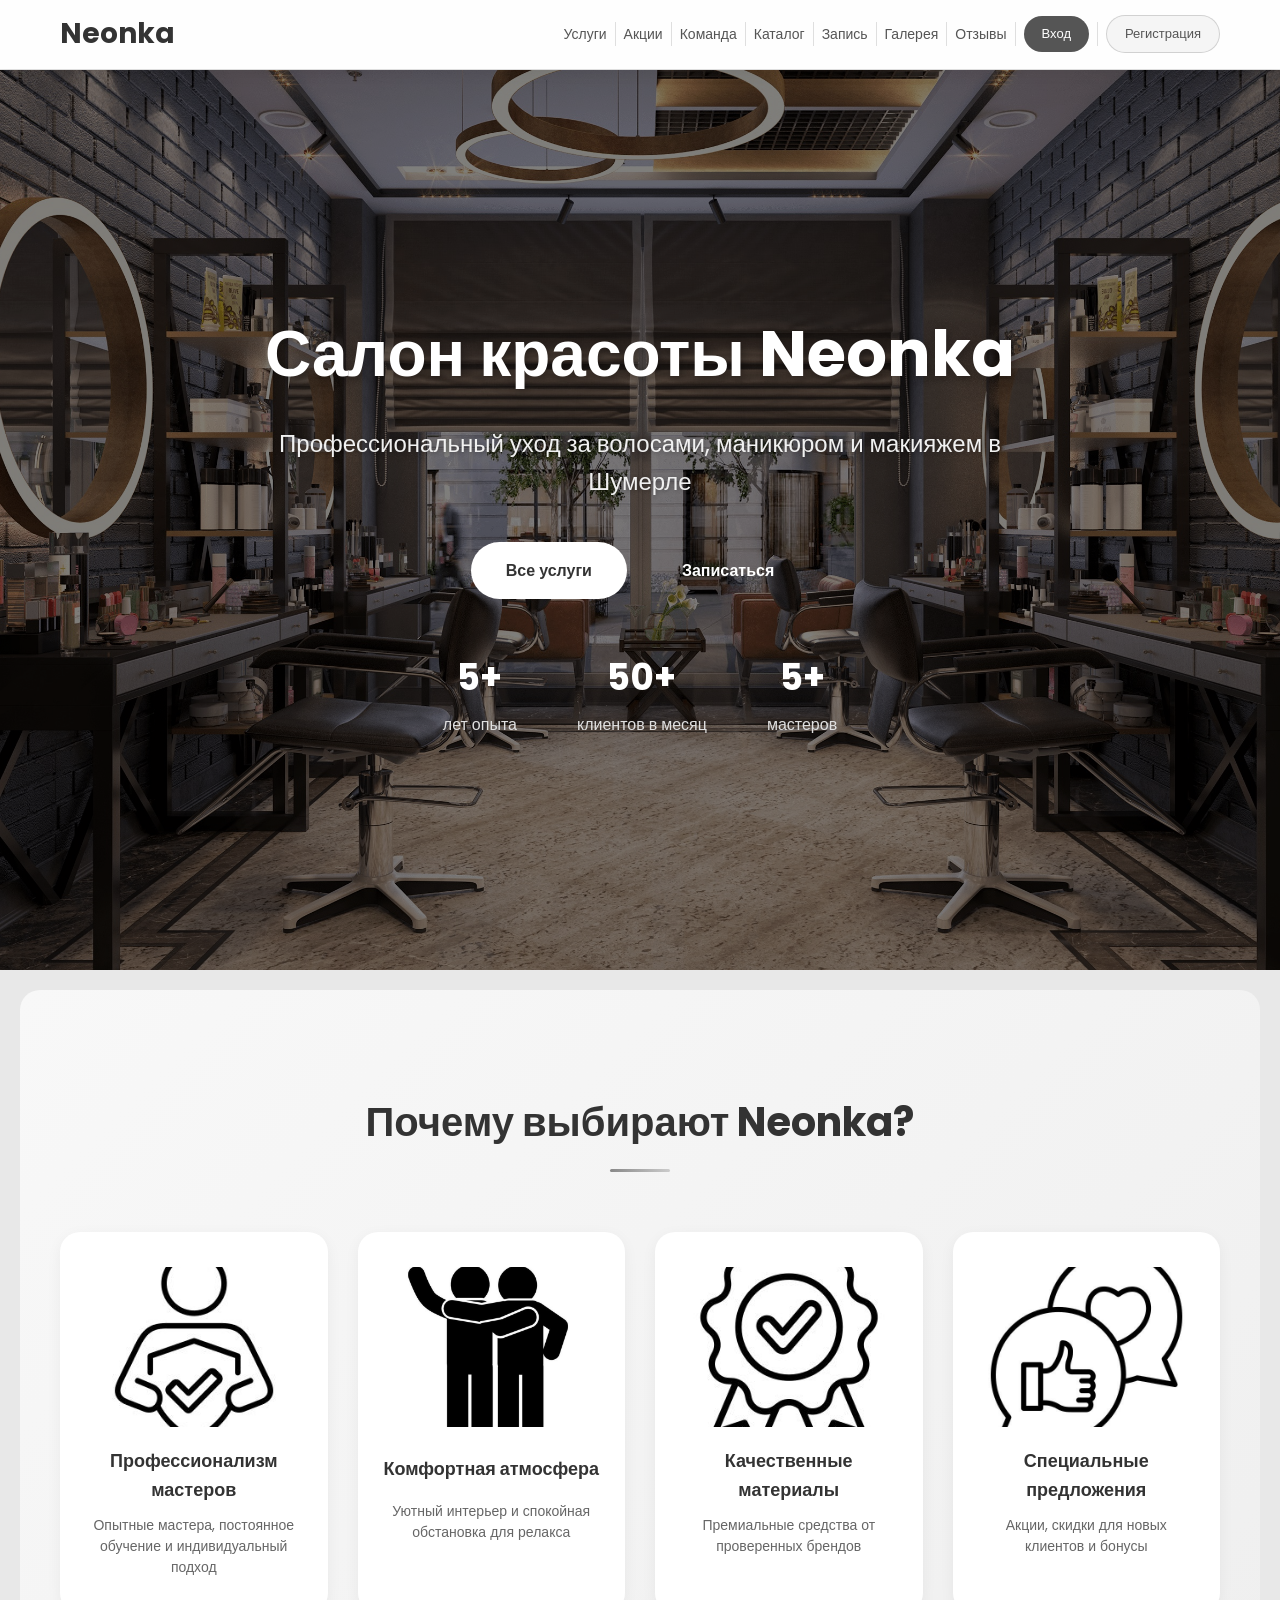
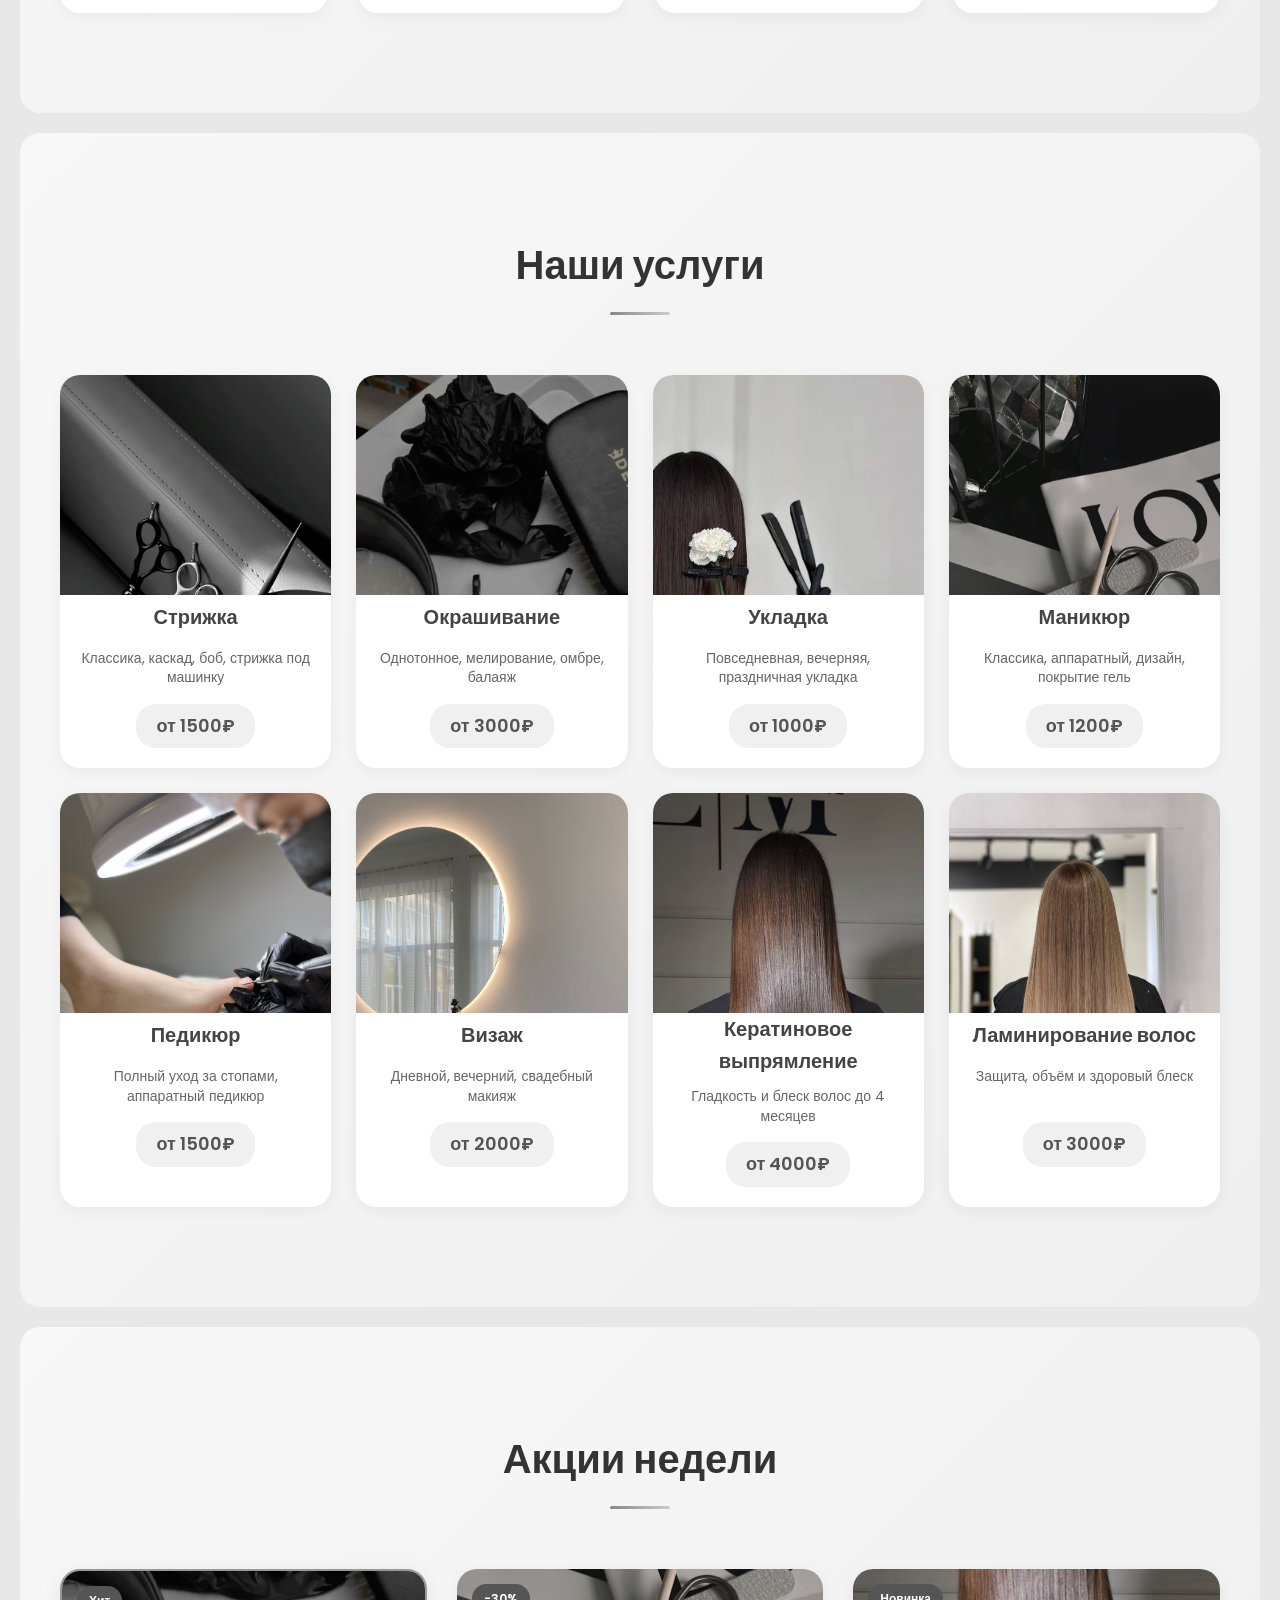
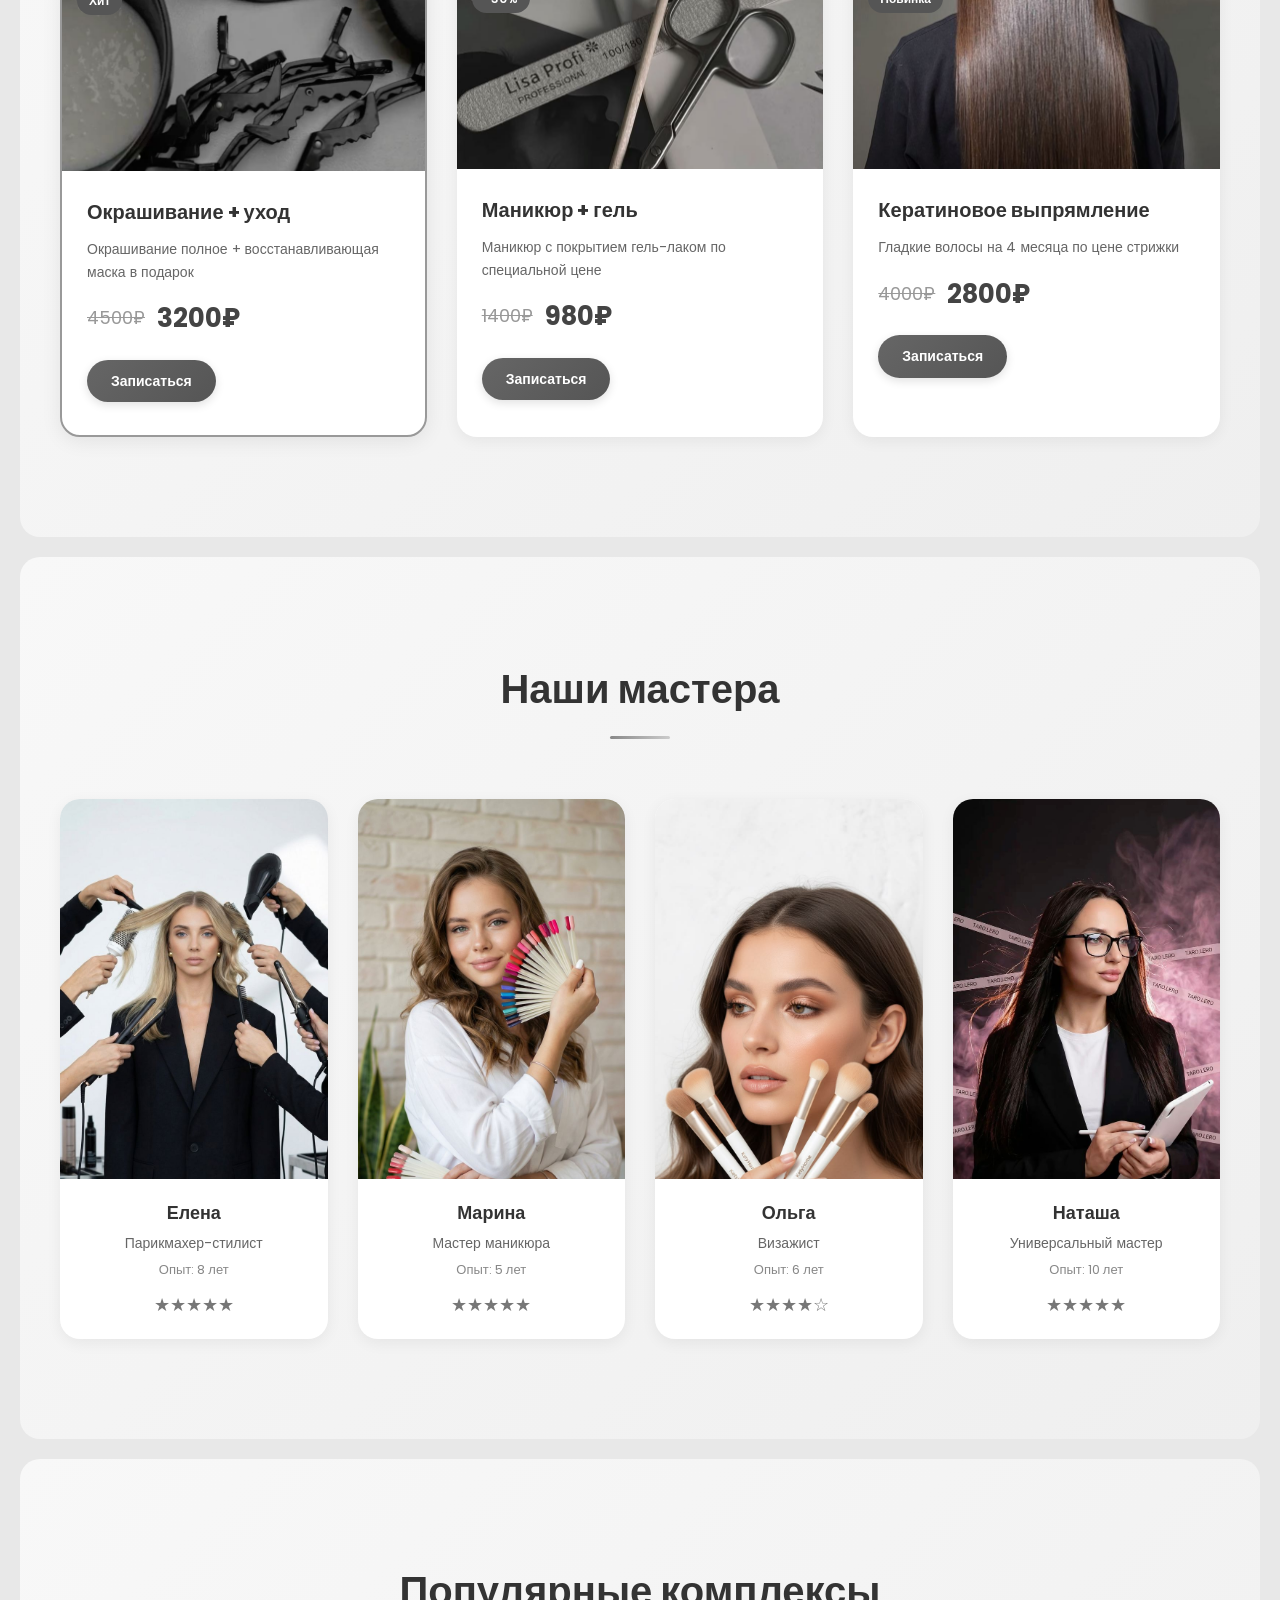
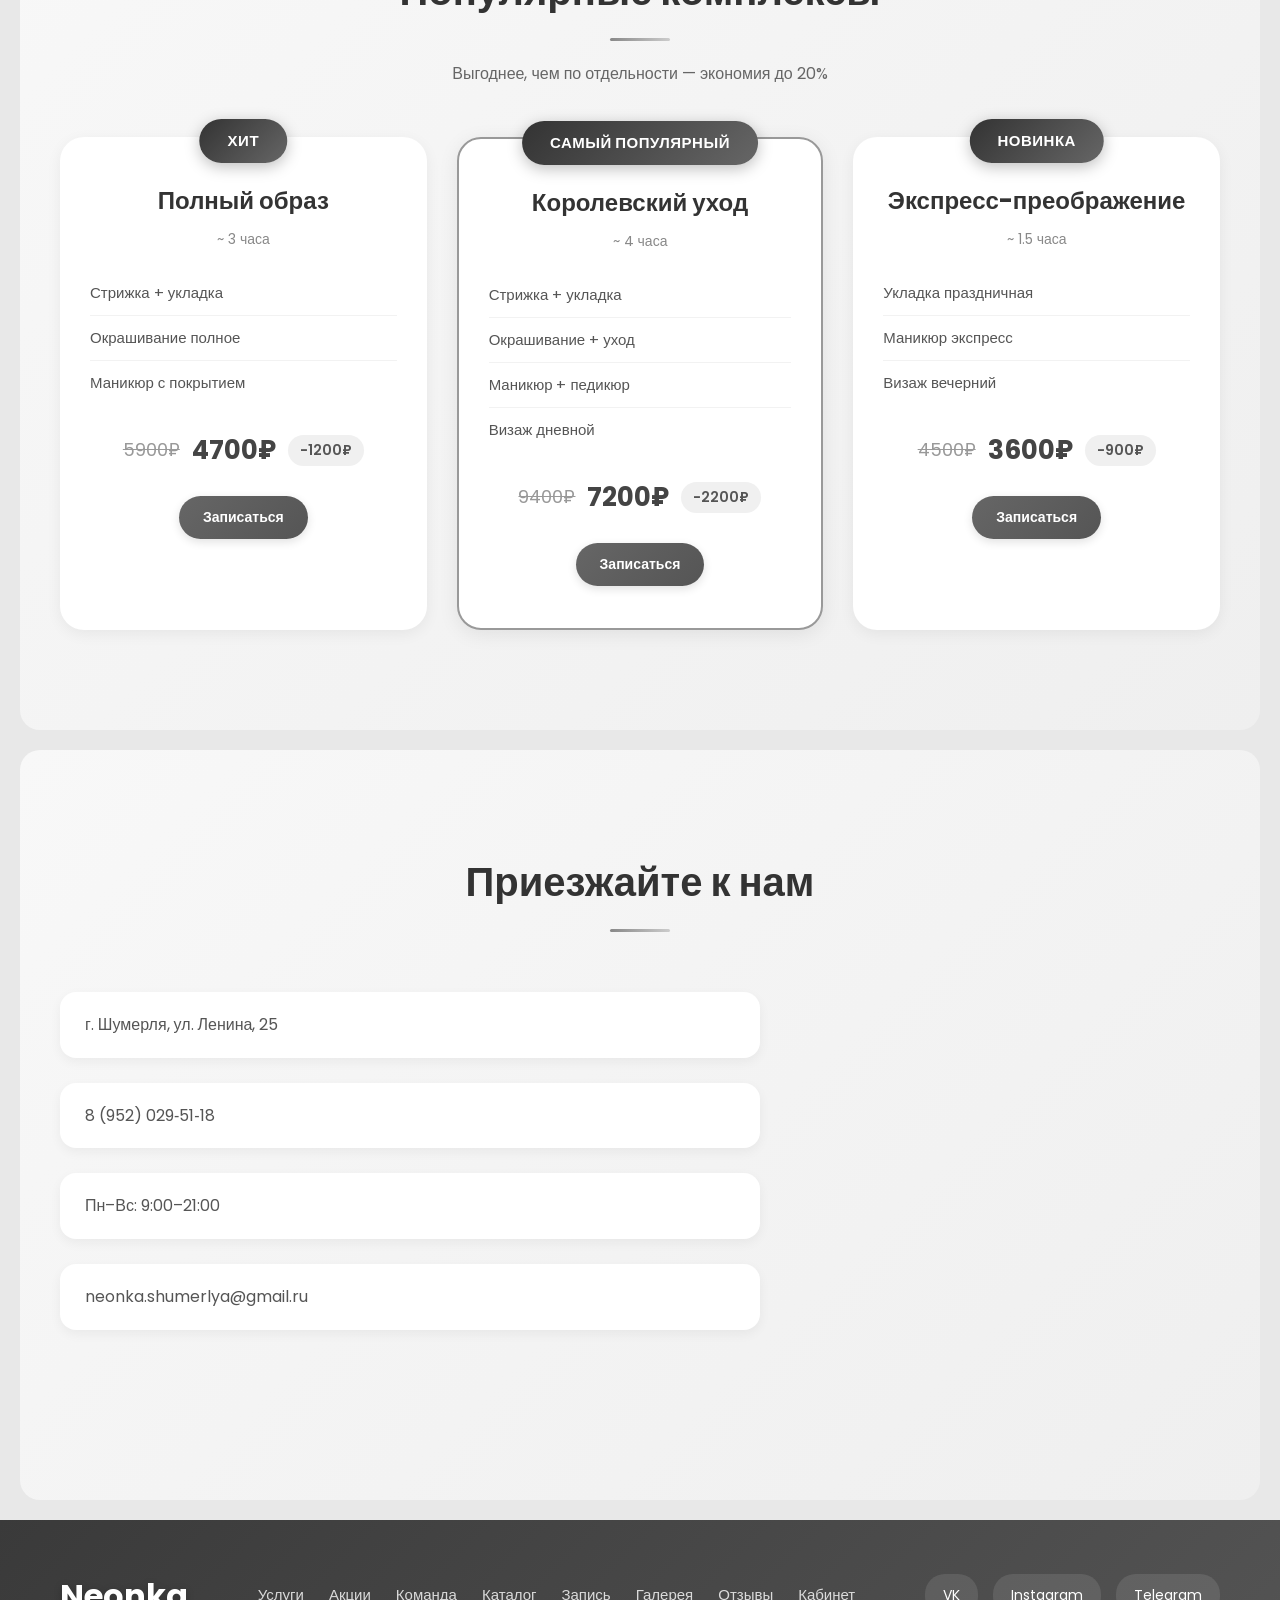
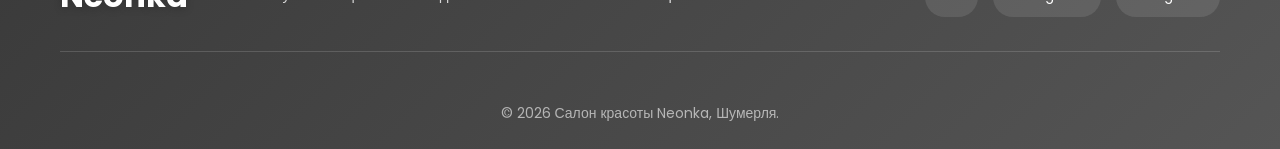
==== index.html @ 039cf794 "сохранение" ====
<!-- index.html — главная страница салона Neonka -->
<!DOCTYPE html>
<html lang="ru">
<head>
  <meta charset="UTF-8">
  <meta name="viewport" content="width=device-width, initial-scale=1.0">
  <meta name="description" content="Салон красоты Neonka в Шумерле — стрижки, окрашивание, маникюр, педикюр, визаж.">
  <title>Салон красоты Neonka | Шумерля</title>
  <link rel="icon" href="img/salona.jpg" type="image/jpeg">
  <link rel="stylesheet" href="style.css">
  <link href="https://fonts.googleapis.com/css2?family=Poppins:wght@300;400;500;600;700&display=swap" rel="stylesheet">
</head>
<body>

  <!-- Шапка: фиксированная, с логотипом и навигацией -->
  <header class="header">
    <div class="container">
      <a href="index.html" class="logo">Neonka</a>
      <nav class="nav">
        <a href="#services">Услуги</a><div class="sep"></div>
        <a href="#offers">Акции</a><div class="sep"></div>
        <a href="#team">Команда</a><div class="sep"></div>
        <a href="services.html">Каталог</a><div class="sep"></div>
        <a href="booking.html">Запись</a><div class="sep"></div>
        <a href="gallery.html">Галерея</a><div class="sep"></div>
        <a href="reviews.html">Отзывы</a><div class="sep"></div>
        <button class="btn-auth btn-in" id="btn-open-login">Вход</button><div class="sep"></div>
        <button class="btn-auth btn-up" id="btn-open-register">Регистрация</button>
      </nav>
    </div>
  </header>

  <!-- Герой-блок: первый экран с фото салона -->
  <section class="hero">
    <div class="hero-overlay"></div>
    <div class="container">
      <div class="hero-content">
        <h1>Салон красоты Neonka</h1>
        <p>Профессиональный уход за волосами, маникюром и макияжем в Шумерле</p>
        <div class="hero-btns">
          <a href="#services" class="btn btn-hero">Все услуги</a>
          <a href="booking.html" class="btn btn-hero-light">Записаться</a>
        </div>
        <div class="hero-stats">
          <div class="stat"><span>5+</span> лет опыта</div>
          <div class="stat"><span>50+</span> клиентов в месяц</div>
          <div class="stat"><span>5+</span> мастеров</div>
        </div>
      </div>
    </div>
  </section>

  <!-- Преимущества -->
  <section class="advantages">
    <div class="container">
      <h2>Почему выбирают Neonka?</h2>
      <div class="adv-grid">
        <div class="adv-card">
          <div class="adv-img"><img src="img/rfoffisional.jpg" alt="Профессионализм" loading="lazy"></div>
          <h3>Профессионализм мастеров</h3><p>Опытные мастера, постоянное обучение и индивидуальный подход</p>
        </div>
        <div class="adv-card">
          <div class="adv-img"><img src="img/atmosvera.jpg" alt="Атмосфера" loading="lazy"></div>
          <h3>Комфортная атмосфера</h3><p>Уютный интерьер и спокойная обстановка для релакса</p>
        </div>
        <div class="adv-card">
          <div class="adv-img"><img src="img/castesrvo.jpg" alt="Материалы" loading="lazy"></div>
          <h3>Качественные материалы</h3><p>Премиальные средства от проверенных брендов</p>
        </div>
        <div class="adv-card">
          <div class="adv-img"><img src="img/predloheniya.jpg" alt="Скидки" loading="lazy"></div>
          <h3>Специальные предложения</h3><p>Акции, скидки для новых клиентов и бонусы</p>
        </div>
      </div>
    </div>
  </section>

  <!-- Услуги (якорная секция #services) -->
  <section id="services" class="services">
    <div class="container">
      <h2>Наши услуги</h2>
      <div class="svc-grid">
        <div class="svc-card">
          <div class="svc-img"><img src="img/strishka.jpg" alt="Стрижка" loading="lazy"></div>
          <h3>Стрижка</h3><p>Классика, каскад, боб, стрижка под машинку</p>
          <div class="svc-price">от 1500₽</div>
        </div>
        <div class="svc-card">
          <div class="svc-img"><img src="img/okras.jpg" alt="Окрашивание" loading="lazy"></div>
          <h3>Окрашивание</h3><p>Однотонное, мелирование, омбре, балаяж</p>
          <div class="svc-price">от 3000₽</div>
        </div>
        <div class="svc-card">
          <div class="svc-img"><img src="img/ykladka.jpg" alt="Укладка" loading="lazy"></div>
          <h3>Укладка</h3><p>Повседневная, вечерняя, праздничная укладка</p>
          <div class="svc-price">от 1000₽</div>
        </div>
        <div class="svc-card">
          <div class="svc-img"><img src="img/manukur.jpg" alt="Маникюр" loading="lazy"></div>
          <h3>Маникюр</h3><p>Классика, аппаратный, дизайн, покрытие гель</p>
          <div class="svc-price">от 1200₽</div>
        </div>
        <div class="svc-card">
          <div class="svc-img"><img src="img/pedukur.jpg" alt="Педикюр" loading="lazy"></div>
          <h3>Педикюр</h3><p>Полный уход за стопами, аппаратный педикюр</p>
          <div class="svc-price">от 1500₽</div>
        </div>
        <div class="svc-card">
          <div class="svc-img"><img src="img/vizash.jpg" alt="Визаж" loading="lazy"></div>
          <h3>Визаж</h3><p>Дневной, вечерний, свадебный макияж</p>
          <div class="svc-price">от 2000₽</div>
        </div>
        <div class="svc-card">
          <div class="svc-img"><img src="img/keratin.jpg" alt="Кератин" loading="lazy"></div>
          <h3>Кератиновое выпрямление</h3><p>Гладкость и блеск волос до 4 месяцев</p>
          <div class="svc-price">от 4000₽</div>
        </div>
        <div class="svc-card">
          <div class="svc-img"><img src="img/laminirovanie.jpg" alt="Ламинирование" loading="lazy"></div>
          <h3>Ламинирование волос</h3><p>Защита, объём и здоровый блеск</p>
          <div class="svc-price">от 3000₽</div>
        </div>
      </div>
    </div>
  </section>

  <!-- Акции -->
  <section id="offers" class="offers">
    <div class="container">
      <h2>Акции недели</h2>
      <div class="offer-grid">
        <div class="offer-card offer-hot">
          <div class="offer-tag">Хит</div>
          <div class="offer-img"><img src="img/okras.jpg" alt="Окрашивание" loading="lazy"></div>
          <div class="offer-body">
            <h3>Окрашивание + уход</h3>
            <p class="offer-desc">Окрашивание полное + восстанавливающая маска в подарок</p>
            <div class="offer-price"><span class="old-price">4500₽</span><span class="new-price">3200₽</span></div>
            <a href="booking.html" class="btn btn-sm btn-dark">Записаться</a>
          </div>
        </div>
        <div class="offer-card">
          <div class="offer-tag">-30%</div>
          <div class="offer-img"><img src="img/manukur.jpg" alt="Маникюр" loading="lazy"></div>
          <div class="offer-body">
            <h3>Маникюр + гель</h3>
            <p class="offer-desc">Маникюр с покрытием гель-лаком по специальной цене</p>
            <div class="offer-price"><span class="old-price">1400₽</span><span class="new-price">980₽</span></div>
            <a href="booking.html" class="btn btn-sm btn-dark">Записаться</a>
          </div>
        </div>
        <div class="offer-card">
          <div class="offer-tag">Новинка</div>
          <div class="offer-img"><img src="img/keratin.jpg" alt="Кератин" loading="lazy"></div>
          <div class="offer-body">
            <h3>Кератиновое выпрямление</h3>
            <p class="offer-desc">Гладкие волосы на 4 месяца по цене стрижки</p>
            <div class="offer-price"><span class="old-price">4000₽</span><span class="new-price">2800₽</span></div>
            <a href="booking.html" class="btn btn-sm btn-dark">Записаться</a>
          </div>
        </div>
      </div>
    </div>
  </section>

  <!-- Команда (якорная секция #team) -->
  <section id="team" class="team">
    <div class="container">
      <h2>Наши мастера</h2>
      <div class="team-grid">
        <div class="member">
          <div class="photo"><img src="img/elena.jpg" alt="Елена" loading="lazy"></div>
          <div class="info"><h3>Елена</h3><p class="role">Парикмахер-стилист</p><p class="exp">Опыт: 8 лет</p><div class="stars">★★★★★</div></div>
        </div>
        <div class="member">
          <div class="photo"><img src="img/marina.jpg" alt="Марина" loading="lazy"></div>
          <div class="info"><h3>Марина</h3><p class="role">Мастер маникюра</p><p class="exp">Опыт: 5 лет</p><div class="stars">★★★★★</div></div>
        </div>
        <div class="member">
          <div class="photo"><img src="img/olga.jpg" alt="Ольга" loading="lazy"></div>
          <div class="info"><h3>Ольга</h3><p class="role">Визажист</p><p class="exp">Опыт: 6 лет</p><div class="stars">★★★★☆</div></div>
        </div>
        <div class="member">
          <div class="photo"><img src="img/natasha.jpg" alt="Наташа" loading="lazy"></div>
          <div class="info"><h3>Наташа</h3><p class="role">Универсальный мастер</p><p class="exp">Опыт: 10 лет</p><div class="stars">★★★★★</div></div>
        </div>
      </div>
    </div>
  </section>

  <!-- Популярные комплексы -->
  <section class="packages">
    <div class="container">
      <h2>Популярные комплексы</h2>
      <p class="subtitle">Выгоднее, чем по отдельности — экономия до 20%</p>
      <div class="packs">
        <div class="pack">
          <div class="pack-tag">Хит</div>
          <div class="pack-head"><h3>Полный образ</h3><p class="pack-time">~ 3 часа</p></div>
          <ul class="pack-list"><li>Стрижка + укладка</li><li>Окрашивание полное</li><li>Маникюр с покрытием</li></ul>
          <div class="pack-price"><span class="old-price">5900₽</span><span class="new-price">4700₽</span><span class="save">−1200₽</span></div>
          <a href="booking.html" class="btn btn-sm btn-dark">Записаться</a>
        </div>
        <div class="pack pack-popular">
          <div class="pack-tag">Самый популярный</div>
          <div class="pack-head"><h3>Королевский уход</h3><p class="pack-time">~ 4 часа</p></div>
          <ul class="pack-list"><li>Стрижка + укладка</li><li>Окрашивание + уход</li><li>Маникюр + педикюр</li><li>Визаж дневной</li></ul>
          <div class="pack-price"><span class="old-price">9400₽</span><span class="new-price">7200₽</span><span class="save">−2200₽</span></div>
          <a href="booking.html" class="btn btn-sm btn-dark">Записаться</a>
        </div>
        <div class="pack">
          <div class="pack-tag">Новинка</div>
          <div class="pack-head"><h3>Экспресс-преображение</h3><p class="pack-time">~ 1.5 часа</p></div>
          <ul class="pack-list"><li>Укладка праздничная</li><li>Маникюр экспресс</li><li>Визаж вечерний</li></ul>
          <div class="pack-price"><span class="old-price">4500₽</span><span class="new-price">3600₽</span><span class="save">−900₽</span></div>
          <a href="booking.html" class="btn btn-sm btn-dark">Записаться</a>
        </div>
      </div>
    </div>
  </section>

  <!-- Контакты с картой -->
  <section id="contact" class="contact">
    <div class="container">
      <h2>Приезжайте к нам</h2>
      <div class="contact-wrap">
        <div class="contact-list">
          <div class="contact-item"><p>г. Шумерля, ул. Ленина, 25</p></div>
          <div class="contact-item"><p>8 (952) 029‑51‑18</p></div>
          <div class="contact-item"><p>Пн–Вс: 9:00–21:00</p></div>
          <div class="contact-item"><p>neonka.shumerlya@gmail.ru</p></div>
        </div>
        <div class="map">
          <iframe src="https://yandex.ru/map-widget/v1/?um=constructor%3Aваша_ссылка_здесь&source=constructor" width="100%" height="400" frameborder="0" style="border-radius:18px;" title="Карта"></iframe>
        </div>
      </div>
    </div>
  </section>

  <!-- Подвал -->
  <footer class="footer">
    <div class="container">
      <div class="footer-wrap">
        <div class="flogo">Neonka</div>
        <div class="flinks">
          <a href="#services">Услуги</a><a href="#offers">Акции</a><a href="#team">Команда</a>
          <a href="services.html">Каталог</a><a href="booking.html">Запись</a><a href="gallery.html">Галерея</a>
          <a href="reviews.html">Отзывы</a><a href="account.html">Кабинет</a>
        </div>
        <div class="fsocial">
          <a href="#">VK</a><a href="#">Instagram</a><a href="#">Telegram</a>
        </div>
      </div>
      <div class="fcopy"><p>&copy; 2026 Салон красоты Neonka, Шумерля.</p></div>
    </div>
  </footer>

  <!-- Модалки входа и регистрации -->
  <div class="modal" id="modal-login">
    <div class="modal-box">
      <button class="modal-x" id="modal-login-close">&times;</button>
      <h2>Вход в аккаунт</h2>
      <form class="form" id="login-form" novalidate method="POST">
        <div class="field">
          <label for="login-email">Email</label>
          <input type="email" id="login-email" name="email" placeholder="example@mail.ru" required>
          <span class="err" id="login-email-error"></span>
        </div>
        <div class="field">
          <label for="login-password">Пароль</label>
          <input type="password" id="login-password" name="password" placeholder="Введите пароль" required>
          <span class="err" id="login-password-error"></span>
        </div>
        <button type="submit" class="btn btn-dark btn-full">Войти</button>
        <div class="result" id="login-result"></div>
        <p class="modal-link">Нет аккаунта? <a href="#" id="switch-to-register">Зарегистрируйтесь</a></p>
      </form>
    </div>
  </div>

  <div class="modal modal-reg" id="modal-register">
    <div class="modal-box">
      <button class="modal-x" id="modal-register-close">&times;</button>
      <h2>Регистрация</h2>
      <form class="form" id="register-form" novalidate method="POST">
        <div class="field">
          <label for="reg-name">Имя *</label>
          <input type="text" id="reg-name" name="name" placeholder="Ваше имя" required>
          <span class="err" id="reg-name-error"></span>
        </div>
        <div class="field">
          <label for="reg-phone">Телефон *</label>
          <input type="tel" id="reg-phone" name="phone" placeholder="+7 (999) 123-45-67" required>
          <span class="err" id="reg-phone-error"></span>
        </div>
        <div class="field">
          <label for="reg-email">Email *</label>
          <input type="email" id="reg-email" name="email" placeholder="example@mail.ru" required>
          <span class="err" id="reg-email-error"></span>
        </div>
        <div class="field">
          <label for="reg-password">Пароль *</label>
          <input type="password" id="reg-password" name="password" placeholder="Минимум 6 символов" required>
          <span class="err" id="reg-password-error"></span>
        </div>
        <div class="field">
          <label for="reg-password2">Подтвердите пароль *</label>
          <input type="password" id="reg-password2" name="password2" placeholder="Повторите пароль" required>
          <span class="err" id="reg-password-confirm-error"></span>
        </div>
        <div class="field">
          <label class="check"><input type="checkbox" id="reg-agree" name="agree" required> Согласен(а) на обработку данных</label>
          <span class="err" id="reg-agree-error"></span>
        </div>
        <button type="submit" class="btn btn-dark btn-full">Зарегистрироваться</button>
        <div class="result" id="register-result"></div>
        <p class="modal-link">Уже есть аккаунт? <a href="#" id="switch-to-login">Войдите</a></p>
      </form>
    </div>
  </div>

  <script src="js/modal.js"></script>
  <script src="js/validation.js"></script>
  <script src="js/main.js"></script>
</body>
</html>
---- style.css ----
/* reset */
* {
  margin: 0;
  padding: 0;
  box-sizing: border-box;
}

html {
  scroll-behavior: smooth;
}

body {
  font-family: "Poppins", sans-serif;
  line-height: 1.6;
  color: #444;
  background: #e8e8e8;
  overflow-x: hidden;
  padding-top: 70px;
}

.container {
  max-width: 1200px;
  margin: 0 auto;
  padding: 0 20px;
}

/* header */
.header {
  background: rgba(255, 255, 255, 0.95);
  backdrop-filter: blur(10px);
  padding: 12px 0;
  position: fixed;
  top: 0;
  width: 100%;
  z-index: 1000;
  box-shadow: 0 2px 15px rgba(0, 0, 0, 0.08);
  transition: box-shadow 0.3s;
}

.header .container {
  display: flex;
  justify-content: space-between;
  align-items: center;
}

.logo {
  font-size: 28px;
  font-weight: 700;
  color: #333;
  text-decoration: none;
  transition: transform 0.3s;
}

.logo:hover {
  transform: scale(1.05);
}

.nav {
  display: flex;
  align-items: center;
  gap: 6px;
}

.sep {
  width: 1px;
  height: 24px;
  background: rgba(0, 0, 0, 0.12);
  margin: 0 2px;
}

.nav a {
  color: #555;
  text-decoration: none;
  font-size: 14px;
  font-weight: 500;
  transition: color 0.3s;
  white-space: nowrap;
  position: relative;
}

.nav a::after {
  content: '';
  position: absolute;
  bottom: -4px;
  left: 0;
  width: 0;
  height: 2px;
  background: #555;
  transition: width 0.3s;
}

.nav a:hover::after {
  width: 100%;
}

.nav a:hover {
  color: #333;
}

/* auth buttons */
.btn-auth {
  padding: 8px 18px;
  border-radius: 20px;
  font-size: 13px;
  font-weight: 500;
  cursor: pointer;
  border: none;
  transition: background 0.3s;
  font-family: "Poppins", sans-serif;
}

.btn-in {
  background: #555;
  color: #fff;
}

.btn-in:hover {
  background: #333;
}

.btn-up {
  background: #f5f5f5;
  color: #555;
  border: 1px solid rgba(0, 0, 0, 0.15);
}

.btn-up:hover {
  background: #eee;
}

/* hero - полноэкранный блок с фото салона */
.hero {
  position: relative;
  min-height: 100vh;
  display: flex;
  align-items: center;
  justify-content: center;
  /* ВСТАВЬТЕ СВОЕ ФОТО САЛОНА ЗДЕСЬ: */
  background: url('img/salona.jpg') center center / cover no-repeat;
  margin: 0;
  border-radius: 0;
}

.hero-overlay {
  position: absolute;
  top: 0;
  left: 0;
  right: 0;
  bottom: 0;
  background: rgba(0, 0, 0, 0.5);
  z-index: 1;
}

.hero .container {
  position: relative;
  z-index: 2;
}

.hero-content {
  text-align: center;
  color: #fff;
  max-width: 800px;
  margin: 0 auto;
  padding: 40px 20px;
}

.hero-content h1 {
  font-size: 64px;
  margin-bottom: 20px;
  color: #fff;
  text-shadow: 2px 2px 8px rgba(0, 0, 0, 0.3);
}

.hero-content p {
  font-size: 24px;
  margin-bottom: 40px;
  color: #f0f0f0;
  text-shadow: 1px 1px 4px rgba(0, 0, 0, 0.3);
}

.hero-btns {
  display: flex;
  gap: 20px;
  justify-content: center;
  margin-bottom: 50px;
}

.btn-hero {
  background: #fff;
  color: #333;
  padding: 16px 35px;
  border-radius: 50px;
  font-size: 16px;
  font-weight: 600;
  text-decoration: none;
  transition: all 0.3s;
  border: 2px solid #fff;
}

.btn-hero:hover {
  background: transparent;
  color: #fff;
}

.btn-hero-light {
  background: transparent;
  color: #fff;
  padding: 16px 35px;
  border-radius: 50px;
  font-size: 16px;
  font-weight: 600;
  text-decoration: none;
  transition: all 0.3s;
  border: 2px solid #fff;
}

.btn-hero-light:hover {
  background: #fff;
  color: #333;
}

.hero-stats {
  display: flex;
  gap: 60px;
  justify-content: center;
  color: #fff;
}

.stat {
  text-align: center;
}

.stat span {
  display: block;
  font-size: 36px;
  font-weight: 700;
  color: #fff;
  margin-bottom: 5px;
}

.stat {
  font-size: 16px;
  color: #e0e0e0;
}

/* heading */
h2 {
  text-align: center;
  font-size: 40px;
  margin-bottom: 60px;
  color: #333;
  position: relative;
}

h2::after {
  content: '';
  display: block;
  width: 60px;
  height: 3px;
  background: linear-gradient(90deg, #888, #ccc);
  margin: 15px auto 0;
  border-radius: 2px;
}

/* buttons */
.btn {
  padding: 16px 35px;
  border: none;
  border-radius: 50px;
  font-size: 16px;
  font-weight: 600;
  text-decoration: none;
  display: inline-block;
  cursor: pointer;
  transition: all 0.3s;
  font-family: "Poppins", sans-serif;
  position: relative;
  overflow: hidden;
}

.btn-dark {
  background: linear-gradient(135deg, #666, #555);
  color: #fff;
  box-shadow: 0 4px 12px rgba(0, 0, 0, 0.15);
}

.btn-dark:hover {
  background: linear-gradient(135deg, #444, #333);
  box-shadow: 0 6px 18px rgba(0, 0, 0, 0.2);
  transform: translateY(-2px);
}

.btn-light {
  background: #f5f5f5;
  color: #555;
  border: 1px solid rgba(0, 0, 0, 0.15);
}

.btn-light:hover {
  background: #eee;
  transform: translateY(-2px);
}

.btn-sm {
  padding: 10px 24px;
  font-size: 14px;
  background: linear-gradient(135deg, #666, #555);
  color: #fff;
  border-radius: 50px;
  text-decoration: none;
  display: inline-block;
  transition: all 0.3s;
  box-shadow: 0 3px 10px rgba(0, 0, 0, 0.12);
}

.btn-sm:hover {
  background: linear-gradient(135deg, #444, #333);
  box-shadow: 0 5px 15px rgba(0, 0, 0, 0.2);
  transform: translateY(-2px);
}

.btn-full {
  width: 100%;
  text-align: center;
}

.link-center {
  text-align: center;
  margin-top: 40px;
}

/* advantages */
.advantages {
  padding: 100px 0;
  background: linear-gradient(135deg, #f8f8f8 0%, #efefef 100%);
  margin: 20px;
  border-radius: 20px;
}

.adv-grid {
  display: grid;
  grid-template-columns: repeat(auto-fit, minmax(250px, 1fr));
  gap: 30px;
}

.adv-card {
  text-align: center;
  padding: 35px 25px;
  border-radius: 20px;
  background: #fff;
  border: none;
  box-shadow: 0 4px 15px rgba(0, 0, 0, 0.05);
  transition: transform 0.3s, box-shadow 0.3s;
  position: relative;
  overflow: hidden;
}

.adv-card::before {
  content: '';
  position: absolute;
  top: 0;
  left: 0;
  right: 0;
  height: 4px;
  background: linear-gradient(90deg, #888, #bbb);
  opacity: 0;
  transition: opacity 0.3s;
}

.adv-card:hover::before {
  opacity: 1;
}

.adv-card:hover {
  transform: translateY(-10px);
  box-shadow: 0 12px 35px rgba(0, 0, 0, 0.1);
}

.adv-img {
  width: 100%;
  height: 160px;
  border-radius: 16px;
  overflow: hidden;
  margin-bottom: 20px;
}

.adv-img img {
  width: 100%;
  height: 100%;
  object-fit: cover;
  object-position: center;
}

.adv-card h3 {
  color: #333;
  font-size: 18px;
  margin-bottom: 10px;
  min-height: 44px;
  display: flex;
  align-items: center;
  justify-content: center;
}

.adv-card p {
  color: #666;
  font-size: 14px;
  line-height: 1.5;
}

/* services */
.services {
  padding: 100px 0;
  background: linear-gradient(135deg, #f8f8f8 0%, #efefef 100%);
  margin: 20px;
  border-radius: 20px;
}

.svc-grid {
  display: grid;
  grid-template-columns: repeat(4, 1fr);
  gap: 25px;
  justify-items: center;
}

.svc-card {
  background: #fff;
  border-radius: 20px;
  text-align: center;
  border: none;
  box-shadow: 0 4px 15px rgba(0, 0, 0, 0.05);
  transition: transform 0.3s, box-shadow 0.3s;
  padding-bottom: 20px;
  width: 100%;
  max-width: 300px;
  display: flex;
  flex-direction: column;
  align-items: center;
  overflow: hidden;
}

.svc-card:hover {
  transform: translateY(-10px);
  box-shadow: 0 12px 35px rgba(0, 0, 0, 0.12);
}

.svc-img {
  width: 100%;
  height: 220px;
  border-radius: 16px 16px 0 0;
  overflow: hidden;
}

.svc-img img {
  width: 100%;
  height: 100%;
  object-fit: cover;
  object-position: center top;
}

.svc-card h3 {
  color: #444;
  font-size: 20px;
  margin-bottom: 10px;
  padding: 0 15px;
  min-height: 44px;
  display: flex;
  align-items: center;
  justify-content: center;
}

.svc-card p {
  color: #666;
  font-size: 14px;
  margin-bottom: 15px;
  padding: 0 15px;
  min-height: 40px;
  line-height: 1.4;
}

.svc-price {
  font-size: 18px;
  font-weight: 600;
  color: #555;
  background: #f0f0f0;
  padding: 8px 20px;
  border-radius: 20px;
  display: inline-block;
}

/* offers */
.offers {
  padding: 100px 0;
  background: linear-gradient(135deg, #f8f8f8 0%, #efefef 100%);
  margin: 20px;
  border-radius: 20px;
}

.offer-grid {
  display: grid;
  grid-template-columns: repeat(auto-fit, minmax(300px, 1fr));
  gap: 30px;
}

.offer-card {
  background: #fff;
  border-radius: 20px;
  overflow: hidden;
  box-shadow: 0 4px 15px rgba(0, 0, 0, 0.06);
  transition: transform 0.3s, box-shadow 0.3s;
  position: relative;
}

.offer-card:hover {
  transform: translateY(-8px);
  box-shadow: 0 12px 35px rgba(0, 0, 0, 0.12);
}

.offer-hot {
  border: 2px solid #999;
  box-shadow: 0 4px 20px rgba(0, 0, 0, 0.08);
}

.offer-tag {
  position: absolute;
  top: 15px;
  left: 15px;
  background: #555;
  color: #fff;
  padding: 5px 12px;
  border-radius: 20px;
  font-size: 12px;
  font-weight: 600;
  z-index: 1;
}

.offer-img {
  width: 100%;
  height: 200px;
  overflow: hidden;
}

.offer-img img {
  width: 100%;
  height: 100%;
  object-fit: cover;
  object-position: center;
}

.offer-body {
  padding: 25px;
}

.offer-body h3 {
  font-size: 20px;
  color: #333;
  margin-bottom: 10px;
}

.offer-desc {
  font-size: 14px;
  color: #666;
  margin-bottom: 15px;
}

.offer-price {
  display: flex;
  align-items: center;
  gap: 12px;
  margin-bottom: 20px;
}

.old-price {
  font-size: 18px;
  color: #999;
  text-decoration: line-through;
}

.new-price {
  font-size: 26px;
  font-weight: 700;
  color: #444;
}

/* team */
.team {
  padding: 100px 0;
  background: linear-gradient(135deg, #f8f8f8 0%, #efefef 100%);
  margin: 20px;
  border-radius: 20px;
}

.team-grid {
  display: grid;
  grid-template-columns: repeat(4, 1fr);
  gap: 30px;
}

.member {
  background: #fff;
  border-radius: 20px;
  overflow: hidden;
  text-align: center;
  box-shadow: 0 4px 15px rgba(0, 0, 0, 0.06);
  transition: transform 0.3s, box-shadow 0.3s;
}

.member:hover {
  transform: translateY(-8px);
  box-shadow: 0 12px 35px rgba(0, 0, 0, 0.12);
}

.photo {
  width: 100%;
  height: 380px;
  overflow: hidden;
}

.photo img {
  width: 100%;
  height: 100%;
  object-fit: cover;
  object-position: center top;
}

.info {
  padding: 20px;
}

.info h3 {
  font-size: 18px;
  color: #333;
  margin-bottom: 5px;
}

.role {
  font-size: 14px;
  color: #666;
  margin-bottom: 5px;
}

.exp {
  font-size: 13px;
  color: #888;
  margin-bottom: 10px;
}

.stars {
  color: #777;
  font-size: 18px;
}

/* packages */
.packages {
  padding: 100px 0;
  background: linear-gradient(135deg, #f8f8f8 0%, #efefef 100%);
  margin: 20px;
  border-radius: 20px;
}

.subtitle {
  text-align: center;
  font-size: 16px;
  color: #666;
  margin-top: -40px;
  margin-bottom: 50px;
}

.packs {
  display: grid;
  grid-template-columns: repeat(auto-fit, minmax(300px, 1fr));
  gap: 30px;
}

.pack {
  background: #fff;
  border-radius: 24px;
  padding: 35px 30px;
  text-align: center;
  box-shadow: 0 4px 15px rgba(0, 0, 0, 0.06);
  transition: transform 0.3s, box-shadow 0.3s;
  position: relative;
  border: none;
}

.pack::before {
  content: '';
  position: absolute;
  top: 0;
  left: 0;
  right: 0;
  height: 4px;
  background: linear-gradient(90deg, #888, #bbb);
  opacity: 0;
  transition: opacity 0.3s;
}

.pack:hover::before {
  opacity: 1;
}

.pack:hover {
  transform: translateY(-10px);
  box-shadow: 0 12px 35px rgba(0, 0, 0, 0.12);
}

.pack-popular {
  border: 2px solid #999;
  box-shadow: 0 4px 20px rgba(0, 0, 0, 0.08);
}

.pack-tag {
  position: absolute;
  top: -18px;
  left: 50%;
  transform: translateX(-50%);
  background: linear-gradient(135deg, #333, #666);
  color: #fff;
  padding: 10px 28px;
  border-radius: 24px;
  font-size: 15px;
  font-weight: 700;
  white-space: nowrap;
  box-shadow: 0 4px 15px rgba(0, 0, 0, 0.25);
  letter-spacing: 0.5px;
  text-transform: uppercase;
  z-index: 2;
}

.pack-head {
  margin-bottom: 20px;
  padding-top: 10px;
}

.pack-head h3 {
  font-size: 24px;
  color: #333;
  margin-bottom: 8px;
}

.pack-time {
  font-size: 14px;
  color: #888;
}

.pack-list {
  list-style: none;
  padding: 0;
  margin: 0 0 25px;
  text-align: left;
}

.pack-list li {
  padding: 10px 0;
  border-bottom: 1px solid rgba(0, 0, 0, 0.05);
  font-size: 15px;
  color: #555;
}

.pack-list li:last-child {
  border-bottom: none;
}

.pack-price {
  display: flex;
  align-items: center;
  justify-content: center;
  gap: 12px;
  margin-bottom: 25px;
}

.save {
  font-size: 14px;
  font-weight: 600;
  color: #555;
  background: #f0f0f0;
  padding: 4px 12px;
  border-radius: 20px;
}

/* reviews */
.reviews {
  padding: 100px 0;
  background: linear-gradient(135deg, #f8f8f8 0%, #efefef 100%);
  margin: 20px;
  border-radius: 20px;
}

.rev-grid {
  display: grid;
  grid-template-columns: repeat(auto-fit, minmax(300px, 1fr));
  gap: 30px;
  margin-bottom: 40px;
}

.rev-card {
  background: #fff;
  padding: 30px;
  border-radius: 20px;
  box-shadow: 0 4px 15px rgba(0, 0, 0, 0.06);
  transition: transform 0.3s, box-shadow 0.3s;
  position: relative;
  overflow: hidden;
}

.rev-card::before {
  content: '\201C';
  position: absolute;
  top: 10px;
  right: 20px;
  font-size: 80px;
  color: rgba(0, 0, 0, 0.04);
  font-family: Georgia, serif;
  line-height: 1;
}

.rev-card:hover {
  transform: translateY(-6px);
  box-shadow: 0 12px 35px rgba(0, 0, 0, 0.1);
}

.rev-head {
  display: flex;
  align-items: center;
  gap: 15px;
  margin-bottom: 15px;
}

.rev-avatar {
  width: 50px;
  height: 50px;
  border-radius: 50%;
  background: #555;
  color: #fff;
  display: flex;
  align-items: center;
  justify-content: center;
  font-size: 20px;
  font-weight: 700;
}

.rev-name strong {
  display: block;
  font-size: 16px;
  color: #333;
}

.rev-stars {
  color: #777;
  font-size: 16px;
}

.rev-card p {
  color: #666;
  font-size: 14px;
  line-height: 1.6;
}

.rev-date {
  font-size: 12px;
  color: #999;
}

.rev-form {
  max-width: 600px;
  margin: 0 auto;
  background: #fff;
  padding: 40px;
  border-radius: 24px;
  box-shadow: 0 5px 20px rgba(0, 0, 0, 0.06);
}

.rev-form h3 {
  text-align: center;
  font-size: 24px;
  margin-bottom: 30px;
  color: #333;
}

/* slider */
.slider-area {
  padding: 80px 0;
  background: linear-gradient(135deg, #f8f8f8 0%, #efefef 100%);
  margin: 20px;
  border-radius: 20px;
}

.slider {
  position: relative;
  max-width: 900px;
  margin: 0 auto;
  overflow: hidden;
  border-radius: 20px;
  box-shadow: 0 8px 30px rgba(0, 0, 0, 0.1);
}

.track {
  display: flex;
  transition: transform 0.5s ease;
}

.slide {
  min-width: 100%;
  position: relative;
}

.slide img {
  width: 100%;
  height: 500px;
  object-fit: cover;
  display: block;
}

.caption {
  position: absolute;
  bottom: 0;
  left: 0;
  right: 0;
  background: linear-gradient(transparent, rgba(0, 0, 0, 0.6));
  color: #fff;
  padding: 30px 20px 20px;
  font-size: 18px;
  text-align: center;
}

.s-btn {
  position: absolute;
  top: 50%;
  transform: translateY(-50%);
  background: rgba(255, 255, 255, 0.8);
  border: none;
  width: 50px;
  height: 50px;
  border-radius: 50%;
  font-size: 22px;
  cursor: pointer;
  color: #555;
}

.s-btn:hover {
  background: #fff;
}

.s-prev {
  left: 15px;
}

.s-next {
  right: 15px;
}

.dots {
  display: flex;
  justify-content: center;
  gap: 10px;
  padding: 15px;
  background: #f5f5f5;
}

.dot {
  width: 12px;
  height: 12px;
  border-radius: 50%;
  background: #aaa;
  border: none;
  cursor: pointer;
  transition: background 0.3s;
}

.dot.active {
  background: #555;
}

/* gallery */
.gallery {
  padding: 80px 0;
  background: linear-gradient(135deg, #f8f8f8 0%, #efefef 100%);
  margin: 20px;
  border-radius: 20px;
}

.gal-grid {
  display: grid;
  grid-template-columns: repeat(auto-fit, minmax(280px, 1fr));
  gap: 20px;
}

.gal-item {
  position: relative;
  border-radius: 16px;
  overflow: hidden;
  box-shadow: 0 4px 15px rgba(0, 0, 0, 0.08);
  cursor: pointer;
  transition: transform 0.3s, box-shadow 0.3s;
}

.gal-item:hover {
  transform: translateY(-5px);
  box-shadow: 0 12px 30px rgba(0, 0, 0, 0.15);
}

.gal-item img {
  width: 100%;
  height: 260px;
  object-fit: cover;
  object-position: center;
  display: block;
  transition: transform 0.5s;
}

.gal-item:hover img {
  transform: scale(1.08);
}

.overlay {
  position: absolute;
  bottom: 0;
  left: 0;
  right: 0;
  background: linear-gradient(transparent, rgba(0, 0, 0, 0.6));
  color: #fff;
  padding: 20px;
  text-align: center;
  opacity: 0;
  transition: opacity 0.3s;
}

.gal-item:hover .overlay {
  opacity: 1;
}

/* steps */
.steps {
  padding: 100px 0;
  background: linear-gradient(135deg, #f8f8f8 0%, #efefef 100%);
  margin: 20px;
  border-radius: 20px;
}

.step-list {
  display: grid;
  grid-template-columns: repeat(auto-fit, minmax(200px, 1fr));
  gap: 30px;
  max-width: 1000px;
  margin: 0 auto;
}

.step {
  text-align: center;
  padding: 35px 20px;
  background: #fff;
  border-radius: 20px;
  box-shadow: 0 4px 15px rgba(0, 0, 0, 0.06);
  transition: transform 0.3s, box-shadow 0.3s;
  position: relative;
  overflow: hidden;
}

.step::before {
  content: '';
  position: absolute;
  top: 0;
  left: 0;
  right: 0;
  height: 4px;
  background: linear-gradient(90deg, #888, #bbb);
  opacity: 0;
  transition: opacity 0.3s;
}

.step:hover::before {
  opacity: 1;
}

.step:hover {
  transform: translateY(-8px);
  box-shadow: 0 12px 35px rgba(0, 0, 0, 0.1);
}

.step-num {
  width: 55px;
  height: 55px;
  border-radius: 50%;
  background: linear-gradient(135deg, #777, #999);
  color: #fff;
  font-size: 22px;
  font-weight: 700;
  display: flex;
  align-items: center;
  justify-content: center;
  margin: 0 auto 18px;
  box-shadow: 0 4px 10px rgba(0, 0, 0, 0.15);
}

.step h3 {
  font-size: 18px;
  color: #333;
  margin-bottom: 10px;
}

.step p {
  font-size: 14px;
  color: #666;
}

/* prices */
.prices {
  padding: 100px 0;
  background: linear-gradient(135deg, #f8f8f8 0%, #efefef 100%);
  margin: 20px;
  border-radius: 20px;
}

.price-cols {
  display: grid;
  grid-template-columns: repeat(auto-fit, minmax(350px, 1fr));
  gap: 30px;
  margin-bottom: 40px;
}

.price-col {
  background: #fff;
  border-radius: 24px;
  overflow: hidden;
  box-shadow: 0 4px 15px rgba(0, 0, 0, 0.06);
  border: none;
  transition: transform 0.3s, box-shadow 0.3s;
}

.price-col:hover {
  transform: translateY(-5px);
  box-shadow: 0 12px 35px rgba(0, 0, 0, 0.1);
}

.col-head {
  background: linear-gradient(135deg, #666, #888);
  padding: 25px 30px;
  text-align: center;
}

.col-head h3 {
  color: #fff;
  font-size: 22px;
  margin: 0;
}

.price-list {
  padding: 25px;
}

.price-row {
  display: flex;
  justify-content: space-between;
  align-items: center;
  padding: 18px 0;
  border-bottom: 1px dashed rgba(0, 0, 0, 0.1);
}

.price-row:last-child {
  border-bottom: none;
}

.price-info {
  display: flex;
  flex-direction: column;
  gap: 4px;
}

.price-name {
  font-size: 17px;
  color: #444;
  font-weight: 600;
}

.price-desc {
  font-size: 13px;
  color: #888;
  font-style: italic;
}

.price-val {
  font-size: 22px;
  font-weight: 700;
  color: #555;
  padding: 8px 16px;
  border-radius: 14px;
  background: #f0f0f0;
  min-width: 90px;
  text-align: center;
}

.note {
  text-align: center;
  padding: 25px 30px;
  background: #f0f0f0;
  border-radius: 20px;
}

.note p {
  font-size: 16px;
  color: #555;
}

.note strong {
  color: #333;
}

/* contact */
.contact {
  padding: 100px 0;
  background: linear-gradient(135deg, #f8f8f8 0%, #efefef 100%);
  margin: 20px;
  border-radius: 20px;
}

.contact-wrap {
  display: grid;
  grid-template-columns: 1fr 400px;
  gap: 60px;
  align-items: start;
}

.contact-list {
  display: flex;
  flex-direction: column;
  gap: 25px;
}

.contact-item {
  display: flex;
  align-items: center;
  gap: 15px;
  padding: 20px 25px;
  background: #fff;
  border-radius: 16px;
  border: none;
  box-shadow: 0 4px 12px rgba(0, 0, 0, 0.05);
  transition: transform 0.3s, box-shadow 0.3s;
}

.contact-item:hover {
  transform: translateX(8px);
  box-shadow: 0 8px 25px rgba(0, 0, 0, 0.1);
}

.contact-item p {
  font-size: 16px;
  color: #555;
}

.map {
  width: 100%;
  border-radius: 20px;
  overflow: hidden;
}

.map iframe {
  border: none;
  width: 100%;
  height: 100%;
  min-height: 400px;
}

/* booking */
.booking {
  padding: 80px 0;
  background: linear-gradient(135deg, #f8f8f8 0%, #efefef 100%);
  margin: 20px;
  border-radius: 20px;
}

.form {
  max-width: 600px;
  margin: 0 auto;
  background: #fff;
  padding: 40px;
  border-radius: 24px;
  box-shadow: 0 8px 30px rgba(0, 0, 0, 0.08);
}

.field {
  margin-bottom: 24px;
}

.field label {
  display: block;
  margin-bottom: 8px;
  font-weight: 500;
  color: #444;
  font-size: 15px;
}

.field input,
.field select,
.field textarea {
  width: 100%;
  padding: 14px 18px;
  border: 1px solid rgba(0, 0, 0, 0.12);
  border-radius: 14px;
  font-size: 15px;
  font-family: "Poppins", sans-serif;
  background: #fafafa;
  color: #444;
  transition: border-color 0.3s, box-shadow 0.3s, background 0.3s;
}

.field input::placeholder,
.field textarea::placeholder {
  color: rgba(0, 0, 0, 0.3);
}

.field input:focus,
.field select:focus,
.field textarea:focus {
  outline: none;
  border-color: #888;
  box-shadow: 0 0 0 3px rgba(0, 0, 0, 0.06);
  background: #fff;
}

.field input.error,
.field select.error,
.field textarea.error {
  border-color: #c0392b;
  background: #fef0ef;
}

.err {
  display: block;
  color: #888;
  font-size: 13px;
  margin-top: 6px;
}

.radios {
  display: flex;
  gap: 20px;
  flex-wrap: wrap;
}

.radio {
  display: flex;
  align-items: center;
  gap: 8px;
  cursor: pointer;
  font-size: 15px;
  color: #555;
}

.check {
  display: flex;
  align-items: center;
  gap: 10px;
  cursor: pointer;
  font-size: 14px;
  color: #555;
}

.result {
  margin-top: 15px;
  padding: 15px;
  border-radius: 12px;
  text-align: center;
  font-weight: 500;
  display: none;
}

.result.ok {
  display: block;
  background: #eee;
  color: #444;
}

.result.bad {
  display: block;
  background: #e8e8e8;
  color: #555;
}

/* account */
.account {
  padding: 80px 0;
  background: linear-gradient(135deg, #f8f8f8 0%, #efefef 100%);
  margin: 20px;
  border-radius: 20px;
}

.account-box {
  max-width: 600px;
  margin: 0 auto;
  text-align: center;
}

.account-card {
  background: #fff;
  padding: 50px 40px;
  border-radius: 24px;
  box-shadow: 0 8px 30px rgba(0, 0, 0, 0.08);
  position: relative;
  overflow: hidden;
}

.account-card::before {
  content: '';
  position: absolute;
  top: 0;
  left: 0;
  right: 0;
  height: 4px;
  background: linear-gradient(90deg, #888, #bbb);
}

.account-card h2 {
  font-size: 32px;
  margin-bottom: 15px;
  color: #333;
}

.account-card p {
  color: #666;
  margin-bottom: 30px;
  font-size: 16px;
}

.account-btns {
  display: flex;
  gap: 15px;
  justify-content: center;
}

.account-btns .btn {
  min-width: 160px;
  transition: transform 0.3s, box-shadow 0.3s;
}

.account-btns .btn:hover {
  transform: translateY(-3px);
  box-shadow: 0 8px 20px rgba(0, 0, 0, 0.12);
}

/* modal */
.modal {
  display: none;
  position: fixed;
  top: 0;
  left: 0;
  width: 100%;
  height: 100%;
  background: rgba(0, 0, 0, 0.55);
  z-index: 2000;
  align-items: center;
  justify-content: center;
  backdrop-filter: blur(3px);
  animation: fadeIn 0.25s ease;
}

@keyframes fadeIn {
  from { opacity: 0; }
  to { opacity: 1; }
}

.modal-box {
  background: #fff;
  border-radius: 20px;
  padding: 35px 30px;
  max-width: 420px;
  width: 90%;
  position: relative;
  box-shadow: 0 20px 60px rgba(0, 0, 0, 0.2);
  animation: slideUp 0.3s ease;
}

@keyframes slideUp {
  from { opacity: 0; transform: translateY(30px); }
  to { opacity: 1; transform: translateY(0); }
}

.modal.show {
  display: flex;
  animation: fadeIn 0.25s ease;
}

.modal-reg .modal-box {
  max-width: 520px;
  padding: 30px 25px;
}

.modal-reg .form {
  display: grid;
  grid-template-columns: 1fr 1fr;
  gap: 10px 14px;
}

.modal-reg .field:last-of-type,
.modal-reg .btn-full,
.modal-reg .result,
.modal-reg .modal-link,
.modal-reg h2 {
  grid-column: 1 / -1;
}

.modal-x {
  position: absolute;
  top: 15px;
  right: 20px;
  background: none;
  border: none;
  font-size: 28px;
  cursor: pointer;
  color: #999;
  transition: color 0.3s, transform 0.3s;
}

.modal-x:hover {
  color: #555;
  transform: rotate(90deg);
}

.form {
  display: flex;
  flex-direction: column;
  gap: 16px;
}

.form h2 {
  margin-bottom: 10px;
  font-size: 24px;
  color: #333;
}

.modal-link {
  text-align: center;
  font-size: 14px;
  color: #666;
}

.modal-link a {
  color: #555;
  font-weight: 600;
  text-decoration: none;
  cursor: pointer;
}

.modal-link a:hover {
  text-decoration: underline;
}

/* pagehead */
.pagehead {
  background: linear-gradient(135deg, #f8f8f8 0%, #e8e8e8 100%);
  text-align: center;
  padding: 100px 0 60px;
  margin: 20px;
  margin-top: 0;
  border-radius: 20px;
  position: relative;
  overflow: hidden;
}

.pagehead::before {
  content: '';
  position: absolute;
  top: 0;
  left: 0;
  right: 0;
  height: 4px;
  background: linear-gradient(90deg, #888, #ccc, #888);
}

.pagehead h1 {
  font-size: 44px;
  color: #333;
  margin-bottom: 10px;
}

.pagehead p {
  font-size: 18px;
  color: #666;
}

/* footer */
.footer {
  background: linear-gradient(135deg, #3a3a3a, #555);
  color: #fff;
  padding: 50px 0 25px;
}

.footer-wrap {
  display: flex;
  justify-content: space-between;
  align-items: center;
  flex-wrap: wrap;
  gap: 30px;
  margin-bottom: 30px;
  padding-bottom: 30px;
  border-bottom: 1px solid rgba(255, 255, 255, 0.15);
}

.flogo {
  font-size: 32px;
  font-weight: 700;
  color: #fff;
  text-shadow: 0 2px 8px rgba(0, 0, 0, 0.2);
}

.flinks {
  display: flex;
  gap: 25px;
}

.flinks a {
  color: rgba(255, 255, 255, 0.8);
  text-decoration: none;
  font-size: 15px;
  transition: color 0.3s;
  position: relative;
}

.flinks a::after {
  content: '';
  position: absolute;
  bottom: -4px;
  left: 0;
  width: 0;
  height: 2px;
  background: #fff;
  transition: width 0.3s;
}

.flinks a:hover::after {
  width: 100%;
}

.flinks a:hover {
  color: #fff;
}

.fsocial {
  display: flex;
  gap: 15px;
}

.fsocial a {
  color: #fff;
  text-decoration: none;
  padding: 10px 18px;
  border-radius: 20px;
  background: rgba(255, 255, 255, 0.1);
  font-size: 14px;
  transition: background 0.3s, transform 0.3s;
}

.fsocial a:hover {
  background: rgba(255, 255, 255, 0.25);
  transform: translateY(-2px);
}

.fcopy {
  text-align: center;
  padding-top: 20px;
}

.fcopy p {
  font-size: 14px;
  color: rgba(255, 255, 255, 0.6);
}

/* responsive */
@media (max-width: 768px) {
  body {
    padding-top: 60px;
  }

  .hero,
  .pagehead,
  .advantages,
  .services,
  .prices,
  .contact,
  .slider-area,
  .booking,
  .gallery,
  .reviews,
  .account,
  .offers,
  .team,
  .steps,
  .packages {
    margin: 10px;
    border-radius: 15px;
  }

  .hero-inner {
    grid-template-columns: 1fr;
    gap: 40px;
  }

  .hero-text h1 {
    font-size: 36px;
  }

  .pagehead h1 {
    font-size: 32px;
  }

  h2 {
    font-size: 30px;
  }

  .hero-stats {
    gap: 20px;
  }

  .stat span {
    font-size: 22px;
  }

  .adv-grid,
  .price-cols,
  .rev-grid {
    grid-template-columns: 1fr;
  }

  .svc-grid {
    grid-template-columns: repeat(2, 1fr);
    gap: 15px;
  }

  .offer-grid {
    grid-template-columns: 1fr;
  }

  .team-grid {
    grid-template-columns: repeat(2, 1fr);
    gap: 15px;
  }

  .photo {
    height: 180px;
  }

  .contact-wrap {
    grid-template-columns: 1fr;
  }

  .nav {
    gap: 4px;
    flex-wrap: wrap;
    justify-content: center;
  }

  .sep {
    height: 18px;
    margin: 0 1px;
  }

  .nav a {
    font-size: 12px;
  }

  .btn-auth {
    padding: 5px 10px;
    font-size: 11px;
  }

  .footer-wrap {
    flex-direction: column;
    text-align: center;
  }

  .flinks {
    flex-wrap: wrap;
    justify-content: center;
  }

  .slide img {
    height: 300px;
  }

  .form,
  .rev-form,
  .account-card {
    padding: 25px;
  }

  .gal-grid {
    grid-template-columns: repeat(auto-fit, minmax(200px, 1fr));
  }

  .gal-item img {
    height: 200px;
  }

  .packs {
    grid-template-columns: 1fr;
    max-width: 450px;
    margin: 0 auto;
  }
}

@media (max-width: 480px) {
  .svc-grid,
  .team-grid {
    grid-template-columns: 1fr;
  }

  .hero-btns {
    flex-direction: column;
  }

  .account-btns {
    flex-direction: column;
  }

  .offer-img {
    height: 180px;
  }

  .photo {
    height: 200px;
  }
}

/* scroll animations */
.fade-in {
  opacity: 0;
  transform: translateY(30px);
  transition: opacity 0.6s ease, transform 0.6s ease;
}

.fade-in.visible {
  opacity: 1;
  transform: translateY(0);
}

/* smooth scrollbar */
::-webkit-scrollbar {
  width: 8px;
}

::-webkit-scrollbar-track {
  background: #f0f0f0;
}

::-webkit-scrollbar-thumb {
  background: linear-gradient(135deg, #888, #aaa);
  border-radius: 4px;
}

::-webkit-scrollbar-thumb:hover {
  background: linear-gradient(135deg, #666, #888);
}

/* selection color */
::selection {
  background: rgba(0, 0, 0, 0.15);
  color: #333;
}
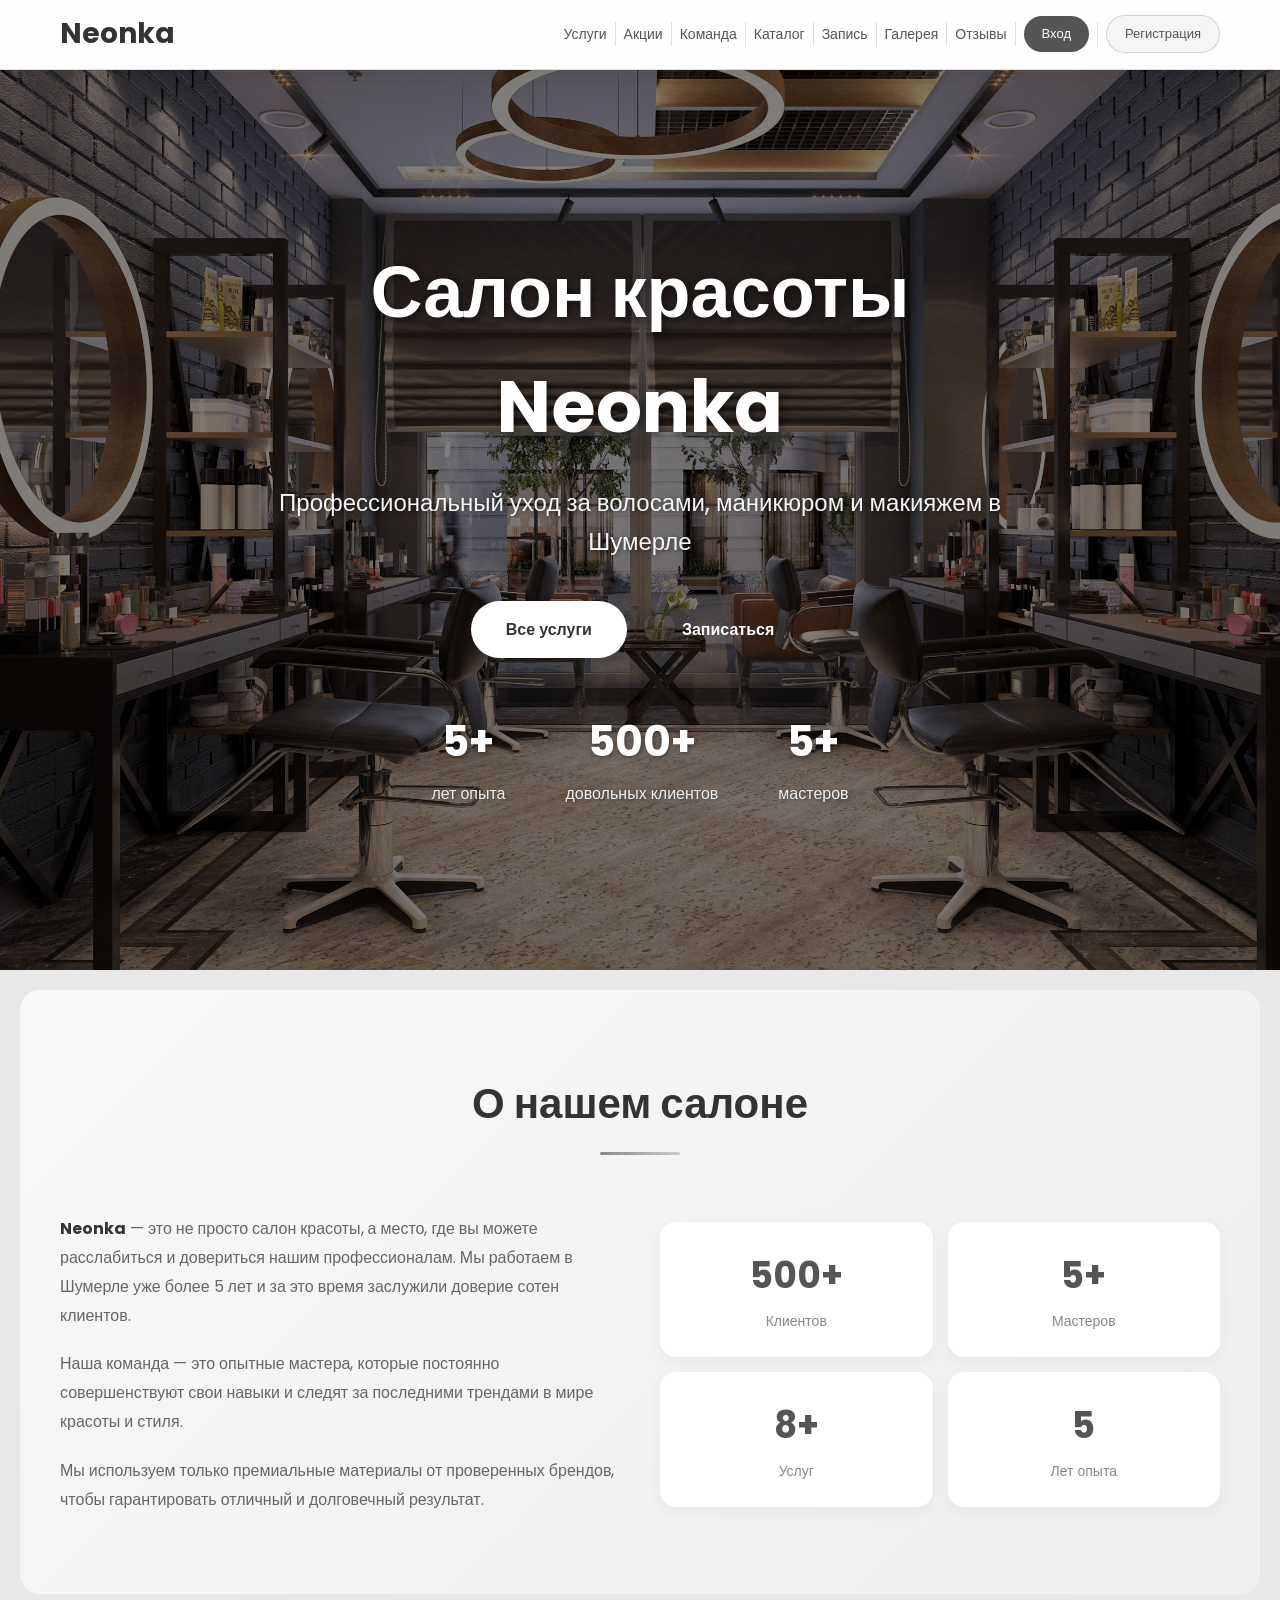
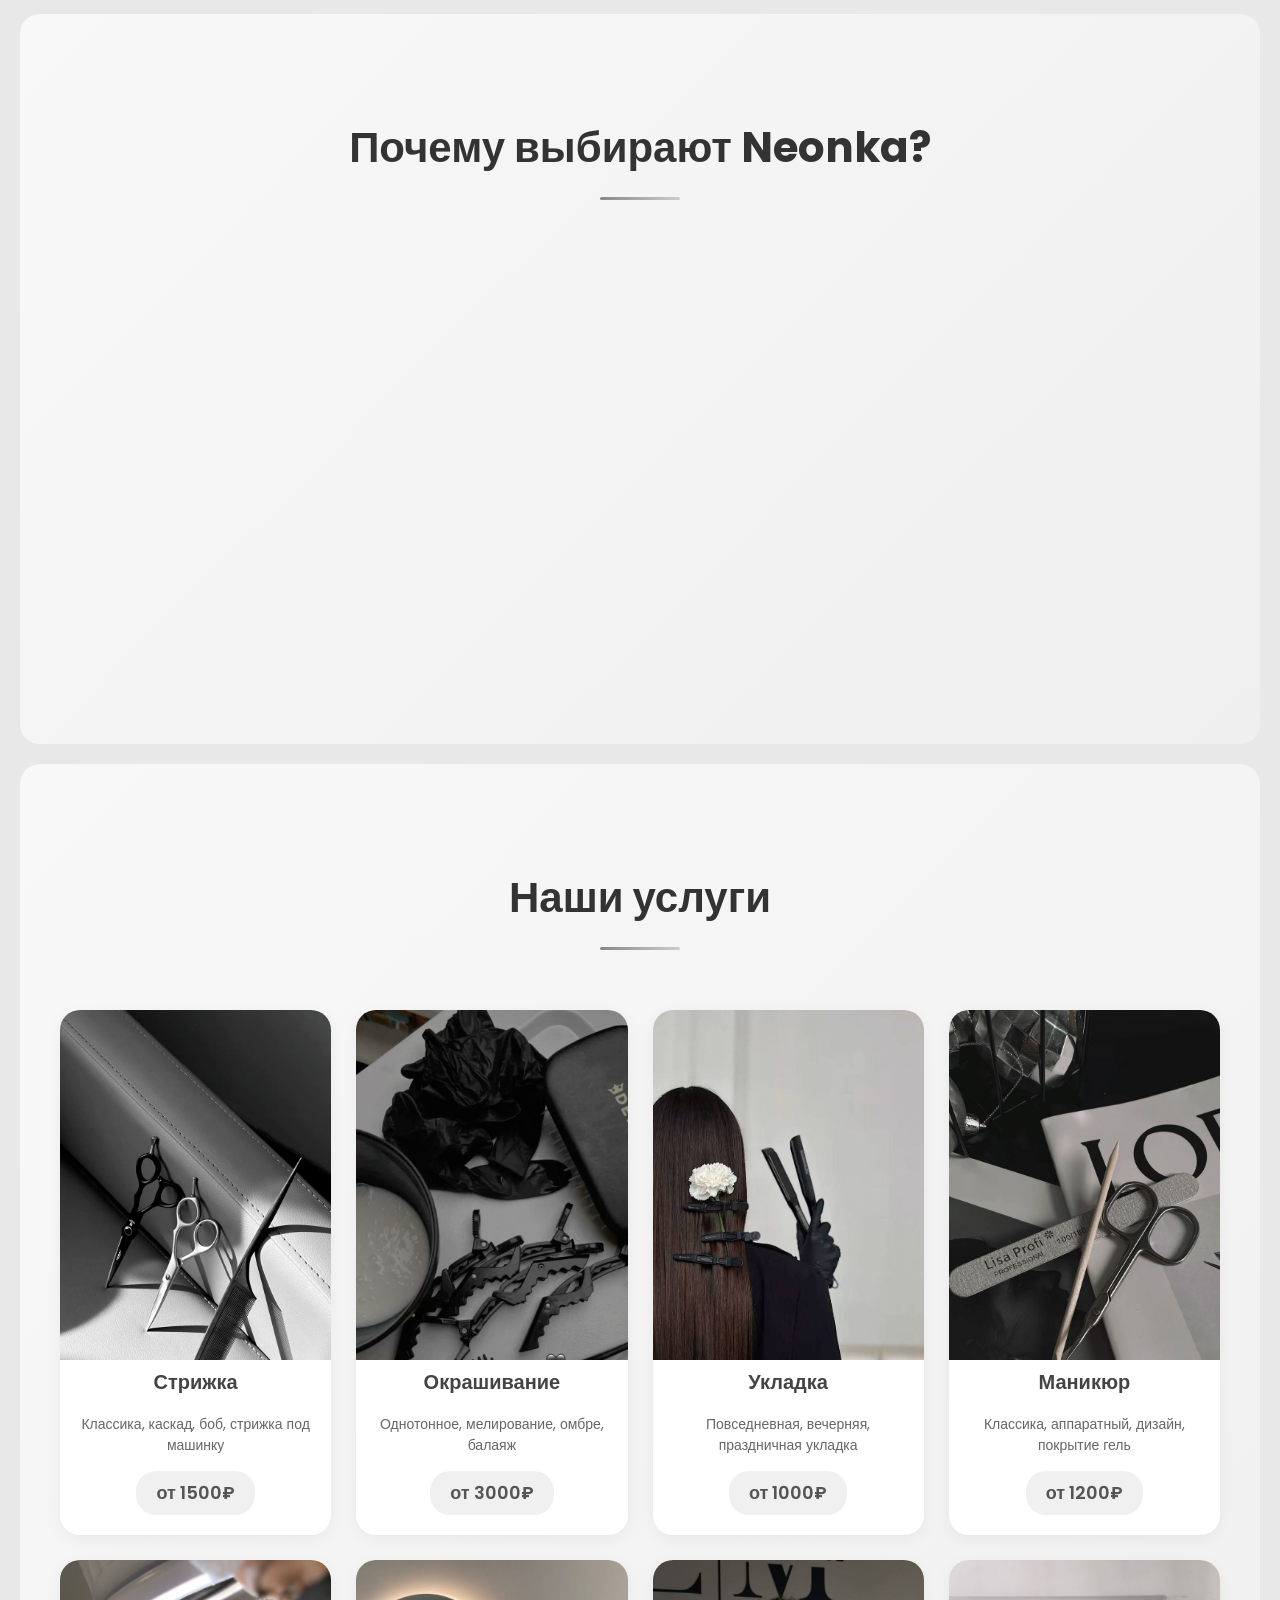
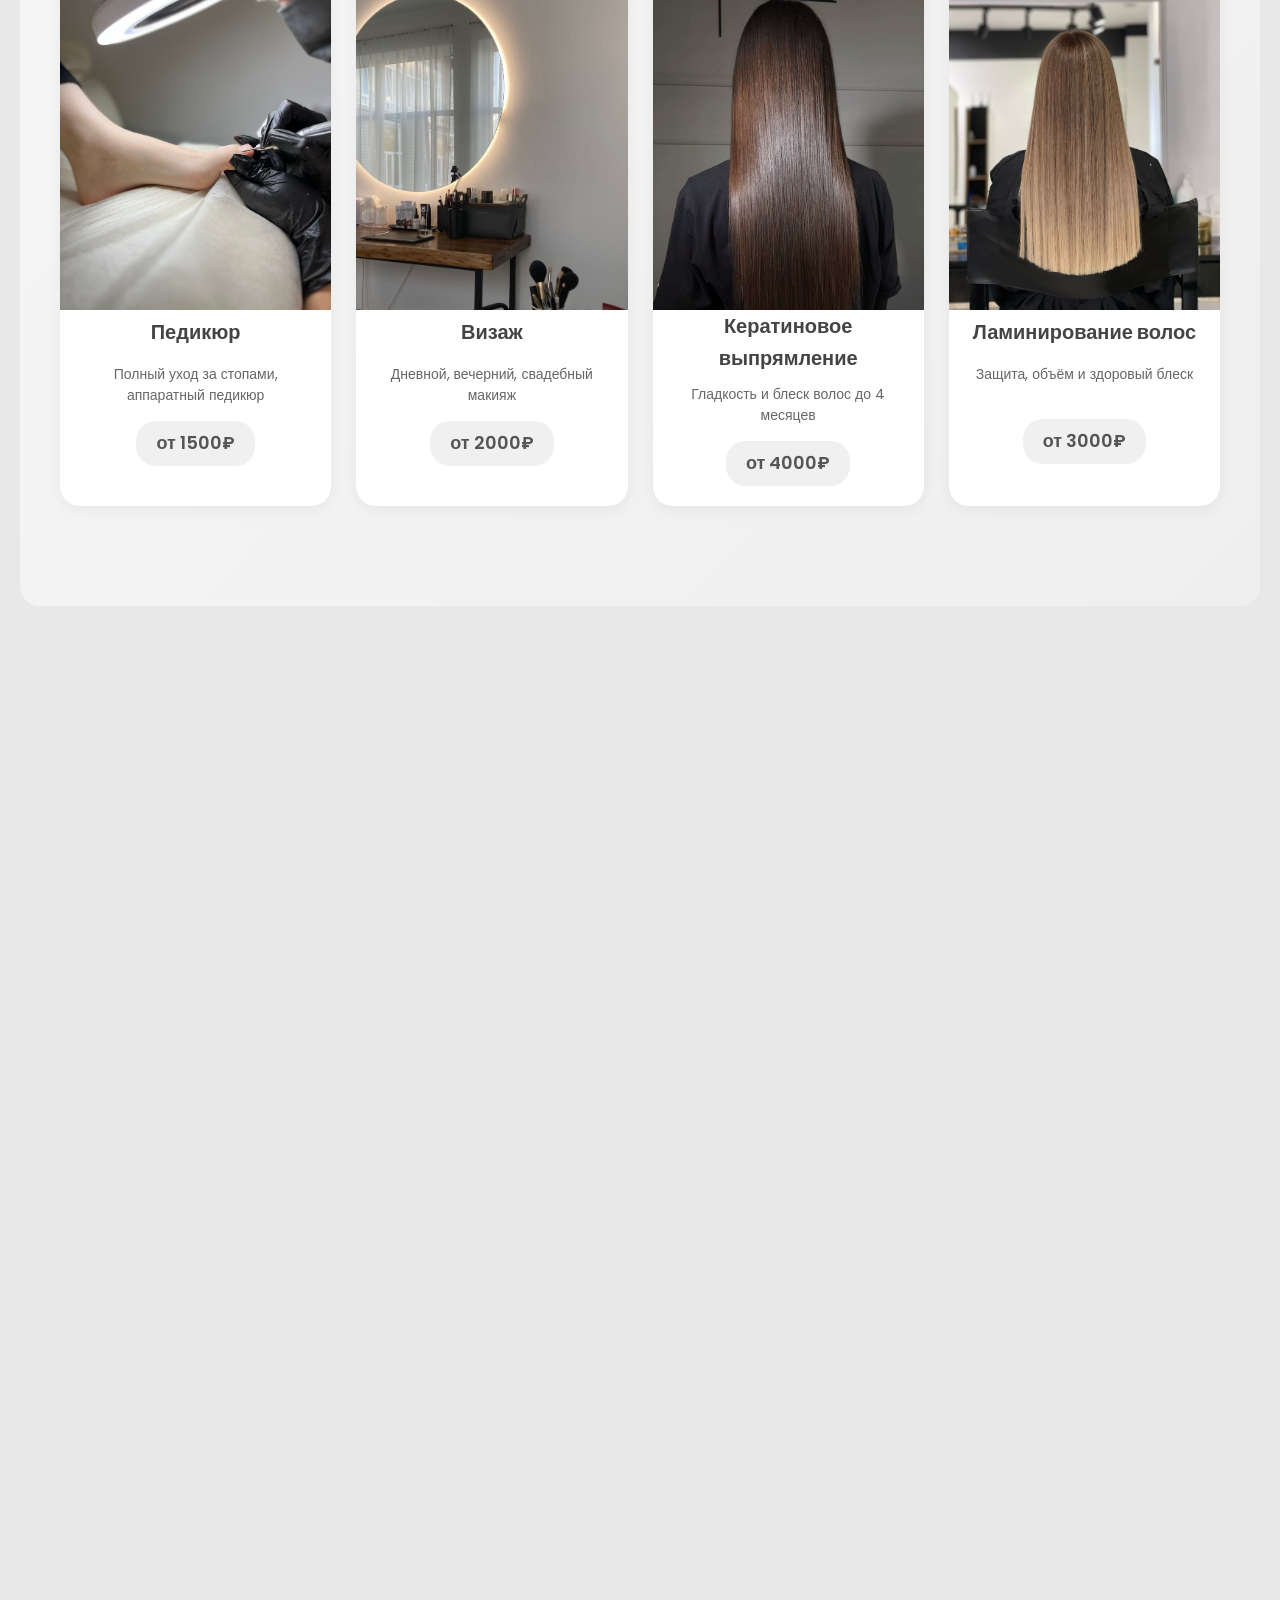
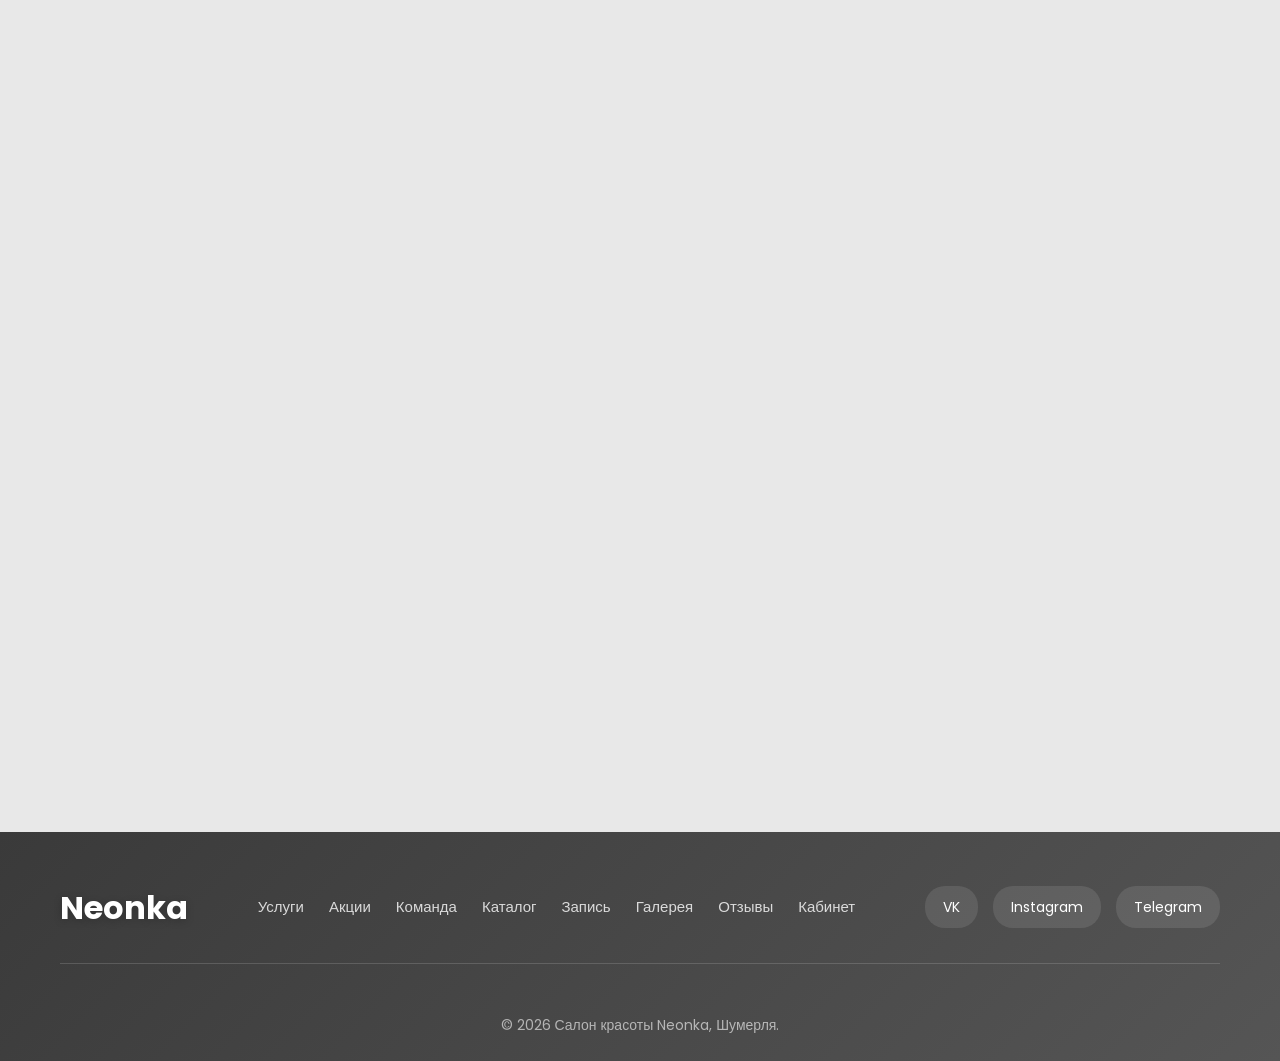
==== commit 6eac8450: "сохранение" ====
--- a/index.html
+++ b/index.html
@@ -43,8 +43,46 @@
         </div>
         <div class="hero-stats">
           <div class="stat"><span>5+</span> лет опыта</div>
-          <div class="stat"><span>50+</span> клиентов в месяц</div>
+          <div class="stat"><span>500+</span> довольных клиентов</div>
           <div class="stat"><span>5+</span> мастеров</div>
+        </div>
+      </div>
+    </div>
+  </section>
+
+  <!-- О нас -->
+  <section class="about fade-in" style="padding: 80px 0; margin: 20px; border-radius: 20px; background: linear-gradient(135deg, #f8f8f8 0%, #efefef 100%);">
+    <div class="container">
+      <h2>О нашем салоне</h2>
+      <div style="display: grid; grid-template-columns: 1fr 1fr; gap: 40px; align-items: center;">
+        <div class="fade-in-left">
+          <p style="color: #666; font-size: 16px; line-height: 1.8; margin-bottom: 20px;">
+            <strong style="color: #333;">Neonka</strong> — это не просто салон красоты, а место, где вы можете расслабиться и довериться нашим профессионалам. Мы работаем в Шумерле уже более 5 лет и за это время заслужили доверие сотен клиентов.
+          </p>
+          <p style="color: #666; font-size: 16px; line-height: 1.8; margin-bottom: 20px;">
+            Наша команда — это опытные мастера, которые постоянно совершенствуют свои навыки и следят за последними трендами в мире красоты и стиля.
+          </p>
+          <p style="color: #666; font-size: 16px; line-height: 1.8;">
+            Мы используем только премиальные материалы от проверенных брендов, чтобы гарантировать отличный и долговечный результат.
+          </p>
+        </div>
+        <div class="fade-in-right" style="display: grid; grid-template-columns: 1fr 1fr; gap: 15px;">
+          <div style="background: #fff; border-radius: 16px; padding: 25px; text-align: center; box-shadow: 0 4px 15px rgba(0,0,0,0.05);">
+            <div style="font-size: 36px; font-weight: 700; color: #555;">500+</div>
+            <div style="color: #888; font-size: 14px; margin-top: 5px;">Клиентов</div>
+          </div>
+          <div style="background: #fff; border-radius: 16px; padding: 25px; text-align: center; box-shadow: 0 4px 15px rgba(0,0,0,0.05);">
+            <div style="font-size: 36px; font-weight: 700; color: #555;">5+</div>
+            <div style="color: #888; font-size: 14px; margin-top: 5px;">Мастеров</div>
+          </div>
+          <div style="background: #fff; border-radius: 16px; padding: 25px; text-align: center; box-shadow: 0 4px 15px rgba(0,0,0,0.05);">
+            <div style="font-size: 36px; font-weight: 700; color: #555;">8+</div>
+            <div style="color: #888; font-size: 14px; margin-top: 5px;">Услуг</div>
+          </div>
+          <div style="background: #fff; border-radius: 16px; padding: 25px; text-align: center; box-shadow: 0 4px 15px rgba(0,0,0,0.05);">
+            <div style="font-size: 36px; font-weight: 700; color: #555;">5</div>
+            <div style="color: #888; font-size: 14px; margin-top: 5px;">Лет опыта</div>
+          </div>
         </div>
       </div>
     </div>
@@ -55,19 +93,19 @@
     <div class="container">
       <h2>Почему выбирают Neonka?</h2>
       <div class="adv-grid">
-        <div class="adv-card">
+        <div class="adv-card fade-in stagger-1">
           <div class="adv-img"><img src="img/rfoffisional.jpg" alt="Профессионализм" loading="lazy"></div>
           <h3>Профессионализм мастеров</h3><p>Опытные мастера, постоянное обучение и индивидуальный подход</p>
         </div>
-        <div class="adv-card">
+        <div class="adv-card fade-in stagger-2">
           <div class="adv-img"><img src="img/atmosvera.jpg" alt="Атмосфера" loading="lazy"></div>
           <h3>Комфортная атмосфера</h3><p>Уютный интерьер и спокойная обстановка для релакса</p>
         </div>
-        <div class="adv-card">
+        <div class="adv-card fade-in stagger-3">
           <div class="adv-img"><img src="img/castesrvo.jpg" alt="Материалы" loading="lazy"></div>
           <h3>Качественные материалы</h3><p>Премиальные средства от проверенных брендов</p>
         </div>
-        <div class="adv-card">
+        <div class="adv-card fade-in stagger-4">
           <div class="adv-img"><img src="img/predloheniya.jpg" alt="Скидки" loading="lazy"></div>
           <h3>Специальные предложения</h3><p>Акции, скидки для новых клиентов и бонусы</p>
         </div>
@@ -80,42 +118,42 @@
     <div class="container">
       <h2>Наши услуги</h2>
       <div class="svc-grid">
-        <div class="svc-card">
+        <div class="svc-card fade-in stagger-1">
           <div class="svc-img"><img src="img/strishka.jpg" alt="Стрижка" loading="lazy"></div>
           <h3>Стрижка</h3><p>Классика, каскад, боб, стрижка под машинку</p>
           <div class="svc-price">от 1500₽</div>
         </div>
-        <div class="svc-card">
+        <div class="svc-card fade-in stagger-2">
           <div class="svc-img"><img src="img/okras.jpg" alt="Окрашивание" loading="lazy"></div>
           <h3>Окрашивание</h3><p>Однотонное, мелирование, омбре, балаяж</p>
           <div class="svc-price">от 3000₽</div>
         </div>
-        <div class="svc-card">
+        <div class="svc-card fade-in stagger-3">
           <div class="svc-img"><img src="img/ykladka.jpg" alt="Укладка" loading="lazy"></div>
           <h3>Укладка</h3><p>Повседневная, вечерняя, праздничная укладка</p>
           <div class="svc-price">от 1000₽</div>
         </div>
-        <div class="svc-card">
+        <div class="svc-card fade-in stagger-4">
           <div class="svc-img"><img src="img/manukur.jpg" alt="Маникюр" loading="lazy"></div>
           <h3>Маникюр</h3><p>Классика, аппаратный, дизайн, покрытие гель</p>
           <div class="svc-price">от 1200₽</div>
         </div>
-        <div class="svc-card">
+        <div class="svc-card fade-in stagger-5">
           <div class="svc-img"><img src="img/pedukur.jpg" alt="Педикюр" loading="lazy"></div>
           <h3>Педикюр</h3><p>Полный уход за стопами, аппаратный педикюр</p>
           <div class="svc-price">от 1500₽</div>
         </div>
-        <div class="svc-card">
+        <div class="svc-card fade-in stagger-6">
           <div class="svc-img"><img src="img/vizash.jpg" alt="Визаж" loading="lazy"></div>
           <h3>Визаж</h3><p>Дневной, вечерний, свадебный макияж</p>
           <div class="svc-price">от 2000₽</div>
         </div>
-        <div class="svc-card">
+        <div class="svc-card fade-in stagger-7">
           <div class="svc-img"><img src="img/keratin.jpg" alt="Кератин" loading="lazy"></div>
           <h3>Кератиновое выпрямление</h3><p>Гладкость и блеск волос до 4 месяцев</p>
           <div class="svc-price">от 4000₽</div>
         </div>
-        <div class="svc-card">
+        <div class="svc-card fade-in stagger-8">
           <div class="svc-img"><img src="img/laminirovanie.jpg" alt="Ламинирование" loading="lazy"></div>
           <h3>Ламинирование волос</h3><p>Защита, объём и здоровый блеск</p>
           <div class="svc-price">от 3000₽</div>
@@ -129,7 +167,7 @@
     <div class="container">
       <h2>Акции недели</h2>
       <div class="offer-grid">
-        <div class="offer-card offer-hot">
+        <div class="offer-card offer-hot fade-in stagger-1">
           <div class="offer-tag">Хит</div>
           <div class="offer-img"><img src="img/okras.jpg" alt="Окрашивание" loading="lazy"></div>
           <div class="offer-body">
@@ -139,7 +177,7 @@
             <a href="booking.html" class="btn btn-sm btn-dark">Записаться</a>
           </div>
         </div>
-        <div class="offer-card">
+        <div class="offer-card fade-in stagger-2">
           <div class="offer-tag">-30%</div>
           <div class="offer-img"><img src="img/manukur.jpg" alt="Маникюр" loading="lazy"></div>
           <div class="offer-body">
@@ -149,7 +187,7 @@
             <a href="booking.html" class="btn btn-sm btn-dark">Записаться</a>
           </div>
         </div>
-        <div class="offer-card">
+        <div class="offer-card fade-in stagger-3">
           <div class="offer-tag">Новинка</div>
           <div class="offer-img"><img src="img/keratin.jpg" alt="Кератин" loading="lazy"></div>
           <div class="offer-body">
@@ -168,19 +206,19 @@
     <div class="container">
       <h2>Наши мастера</h2>
       <div class="team-grid">
-        <div class="member">
+        <div class="member fade-in stagger-1">
           <div class="photo"><img src="img/elena.jpg" alt="Елена" loading="lazy"></div>
           <div class="info"><h3>Елена</h3><p class="role">Парикмахер-стилист</p><p class="exp">Опыт: 8 лет</p><div class="stars">★★★★★</div></div>
         </div>
-        <div class="member">
+        <div class="member fade-in stagger-2">
           <div class="photo"><img src="img/marina.jpg" alt="Марина" loading="lazy"></div>
           <div class="info"><h3>Марина</h3><p class="role">Мастер маникюра</p><p class="exp">Опыт: 5 лет</p><div class="stars">★★★★★</div></div>
         </div>
-        <div class="member">
+        <div class="member fade-in stagger-3">
           <div class="photo"><img src="img/olga.jpg" alt="Ольга" loading="lazy"></div>
           <div class="info"><h3>Ольга</h3><p class="role">Визажист</p><p class="exp">Опыт: 6 лет</p><div class="stars">★★★★☆</div></div>
         </div>
-        <div class="member">
+        <div class="member fade-in stagger-4">
           <div class="photo"><img src="img/natasha.jpg" alt="Наташа" loading="lazy"></div>
           <div class="info"><h3>Наташа</h3><p class="role">Универсальный мастер</p><p class="exp">Опыт: 10 лет</p><div class="stars">★★★★★</div></div>
         </div>
@@ -194,21 +232,21 @@
       <h2>Популярные комплексы</h2>
       <p class="subtitle">Выгоднее, чем по отдельности — экономия до 20%</p>
       <div class="packs">
-        <div class="pack">
+        <div class="pack fade-in stagger-1">
           <div class="pack-tag">Хит</div>
           <div class="pack-head"><h3>Полный образ</h3><p class="pack-time">~ 3 часа</p></div>
           <ul class="pack-list"><li>Стрижка + укладка</li><li>Окрашивание полное</li><li>Маникюр с покрытием</li></ul>
           <div class="pack-price"><span class="old-price">5900₽</span><span class="new-price">4700₽</span><span class="save">−1200₽</span></div>
           <a href="booking.html" class="btn btn-sm btn-dark">Записаться</a>
         </div>
-        <div class="pack pack-popular">
+        <div class="pack pack-popular fade-in stagger-2">
           <div class="pack-tag">Самый популярный</div>
           <div class="pack-head"><h3>Королевский уход</h3><p class="pack-time">~ 4 часа</p></div>
           <ul class="pack-list"><li>Стрижка + укладка</li><li>Окрашивание + уход</li><li>Маникюр + педикюр</li><li>Визаж дневной</li></ul>
           <div class="pack-price"><span class="old-price">9400₽</span><span class="new-price">7200₽</span><span class="save">−2200₽</span></div>
           <a href="booking.html" class="btn btn-sm btn-dark">Записаться</a>
         </div>
-        <div class="pack">
+        <div class="pack fade-in stagger-3">
           <div class="pack-tag">Новинка</div>
           <div class="pack-head"><h3>Экспресс-преображение</h3><p class="pack-time">~ 1.5 часа</p></div>
           <ul class="pack-list"><li>Укладка праздничная</li><li>Маникюр экспресс</li><li>Визаж вечерний</li></ul>
@@ -225,12 +263,12 @@
       <h2>Приезжайте к нам</h2>
       <div class="contact-wrap">
         <div class="contact-list">
-          <div class="contact-item"><p>г. Шумерля, ул. Ленина, 25</p></div>
-          <div class="contact-item"><p>8 (952) 029‑51‑18</p></div>
-          <div class="contact-item"><p>Пн–Вс: 9:00–21:00</p></div>
-          <div class="contact-item"><p>neonka.shumerlya@gmail.ru</p></div>
-        </div>
-        <div class="map">
+          <div class="contact-item fade-in-left stagger-1"><p>г. Шумерля, ул. Ленина, 25</p></div>
+          <div class="contact-item fade-in-left stagger-2"><p>8 (952) 029‑51‑18</p></div>
+          <div class="contact-item fade-in-left stagger-3"><p>Пн–Вс: 9:00–21:00</p></div>
+          <div class="contact-item fade-in-left stagger-4"><p>neonka.shumerlya@gmail.ru</p></div>
+        </div>
+        <div class="map fade-in-right">
           <iframe src="https://yandex.ru/map-widget/v1/?um=constructor%3Aваша_ссылка_здесь&source=constructor" width="100%" height="400" frameborder="0" style="border-radius:18px;" title="Карта"></iframe>
         </div>
       </div>
@@ -322,5 +360,45 @@
   <script src="js/modal.js"></script>
   <script src="js/validation.js"></script>
   <script src="js/main.js"></script>
+  
+  <!-- Scroll Animations -->
+  <script>
+    // Scroll animations
+    const observerOptions = {
+      threshold: 0.1,
+      rootMargin: '0px 0px -50px 0px'
+    };
+    
+    const observer = new IntersectionObserver((entries) => {
+      entries.forEach(entry => {
+        if (entry.isIntersecting) {
+          entry.target.classList.add('visible');
+        }
+      });
+    }, observerOptions);
+    
+    document.querySelectorAll('.fade-in, .fade-in-left, .fade-in-right, .scale-in').forEach(el => {
+      observer.observe(el);
+    });
+    
+    // Header scroll effect
+    const header = document.querySelector('.header');
+    window.addEventListener('scroll', () => {
+      if (window.scrollY > 50) {
+        header.classList.add('scrolled');
+      } else {
+        header.classList.remove('scrolled');
+      }
+    });
+    
+    // Parallax effect for hero
+    window.addEventListener('scroll', () => {
+      const hero = document.querySelector('.hero');
+      if (hero) {
+        const scrolled = window.scrollY;
+        hero.style.backgroundPositionY = scrolled * 0.5 + 'px';
+      }
+    });
+  </script>
 </body>
 </html>
--- a/style.css
+++ b/style.css
@@ -24,7 +24,54 @@
   padding: 0 20px;
 }
 
-/* header */
+/* ===== ANIMATIONS ===== */
+@keyframes fadeInUp {
+  from { opacity: 0; transform: translateY(40px); }
+  to { opacity: 1; transform: translateY(0); }
+}
+@keyframes fadeInLeft {
+  from { opacity: 0; transform: translateX(-40px); }
+  to { opacity: 1; transform: translateX(0); }
+}
+@keyframes fadeInRight {
+  from { opacity: 0; transform: translateX(40px); }
+  to { opacity: 1; transform: translateX(0); }
+}
+@keyframes scaleIn {
+  from { opacity: 0; transform: scale(0.9); }
+  to { opacity: 1; transform: scale(1); }
+}
+@keyframes float {
+  0%, 100% { transform: translateY(0); }
+  50% { transform: translateY(-10px); }
+}
+@keyframes shimmer {
+  0% { background-position: -200% center; }
+  100% { background-position: 200% center; }
+}
+@keyframes pulse {
+  0%, 100% { transform: scale(1); }
+  50% { transform: scale(1.05); }
+}
+@keyframes rotateIn {
+  from { opacity: 0; transform: rotate(-10deg) scale(0.9); }
+  to { opacity: 1; transform: rotate(0) scale(1); }
+}
+
+/* ===== SCROLL ANIMATIONS ===== */
+.fade-in { opacity: 0; transform: translateY(40px); transition: opacity 0.8s ease, transform 0.8s ease; }
+.fade-in-left { opacity: 0; transform: translateX(-50px); transition: opacity 0.8s ease, transform 0.8s ease; }
+.fade-in-right { opacity: 0; transform: translateX(50px); transition: opacity 0.8s ease, transform 0.8s ease; }
+.scale-in { opacity: 0; transform: scale(0.85); transition: opacity 0.7s ease, transform 0.7s ease; }
+.fade-in.visible, .fade-in-left.visible, .fade-in-right.visible, .scale-in.visible {
+  opacity: 1; transform: translateY(0) translateX(0) scale(1);
+}
+.stagger-1 { transition-delay: 0.1s; } .stagger-2 { transition-delay: 0.2s; }
+.stagger-3 { transition-delay: 0.3s; } .stagger-4 { transition-delay: 0.4s; }
+.stagger-5 { transition-delay: 0.5s; } .stagger-6 { transition-delay: 0.6s; }
+.stagger-7 { transition-delay: 0.7s; } .stagger-8 { transition-delay: 0.8s; }
+
+/* ===== HEADER ===== */
 .header {
   background: rgba(255, 255, 255, 0.95);
   backdrop-filter: blur(10px);
@@ -36,1822 +83,608 @@
   box-shadow: 0 2px 15px rgba(0, 0, 0, 0.08);
   transition: box-shadow 0.3s;
 }
-
-.header .container {
-  display: flex;
-  justify-content: space-between;
-  align-items: center;
-}
-
+.header.scrolled { padding: 8px 0; box-shadow: 0 4px 30px rgba(0,0,0,0.12); }
+.header .container { display: flex; justify-content: space-between; align-items: center; }
 .logo {
-  font-size: 28px;
-  font-weight: 700;
-  color: #333;
-  text-decoration: none;
+  font-size: 28px; font-weight: 700; color: #333; text-decoration: none;
   transition: transform 0.3s;
 }
-
-.logo:hover {
-  transform: scale(1.05);
-}
-
-.nav {
-  display: flex;
-  align-items: center;
-  gap: 6px;
-}
-
-.sep {
-  width: 1px;
-  height: 24px;
-  background: rgba(0, 0, 0, 0.12);
-  margin: 0 2px;
-}
-
+.logo:hover { transform: scale(1.05); }
+.nav { display: flex; align-items: center; gap: 6px; }
+.sep { width: 1px; height: 24px; background: rgba(0,0,0,0.12); margin: 0 2px; }
 .nav a {
-  color: #555;
-  text-decoration: none;
-  font-size: 14px;
-  font-weight: 500;
-  transition: color 0.3s;
-  white-space: nowrap;
-  position: relative;
-}
-
+  color: #555; text-decoration: none; font-size: 14px; font-weight: 500;
+  transition: color 0.3s; white-space: nowrap; position: relative;
+}
 .nav a::after {
-  content: '';
-  position: absolute;
-  bottom: -4px;
-  left: 0;
-  width: 0;
-  height: 2px;
-  background: #555;
-  transition: width 0.3s;
-}
-
-.nav a:hover::after {
-  width: 100%;
-}
-
-.nav a:hover {
-  color: #333;
-}
+  content: ''; position: absolute; bottom: -4px; left: 0; width: 0;
+  height: 2px; background: #555; transition: width 0.3s;
+}
+.nav a:hover::after { width: 100%; }
+.nav a:hover { color: #333; }
 
 /* auth buttons */
 .btn-auth {
-  padding: 8px 18px;
+  padding: 8px 18px; border-radius: 20px; font-size: 13px; font-weight: 500;
+  cursor: pointer; border: none; transition: background 0.3s; font-family: "Poppins", sans-serif;
+}
+.btn-in { background: #555; color: #fff; }
+.btn-in:hover { background: #333; }
+.btn-up { background: #f5f5f5; color: #555; border: 1px solid rgba(0,0,0,0.15); }
+.btn-up:hover { background: #eee; }
+
+/* ===== HERO ===== */
+.hero {
+  position: relative; min-height: 100vh; display: flex; align-items: center;
+  justify-content: center; background: url('img/salona.jpg') center center / cover no-repeat;
+  margin: 0; border-radius: 0;
+}
+.hero::before {
+  content: ''; position: absolute; top: 0; left: 0; right: 0; bottom: 0;
+  background: rgba(0,0,0,0.5); z-index: 1;
+}
+.hero-overlay { position: absolute; top: 0; left: 0; right: 0; bottom: 0; background: none; z-index: 1; }
+.hero .container { position: relative; z-index: 2; }
+.hero-content {
+  text-align: center; color: #fff; max-width: 800px; margin: 0 auto;
+  padding: 40px 20px; animation: fadeInUp 1s ease;
+}
+.hero-content h1 {
+  font-size: 72px; margin-bottom: 20px; color: #fff;
+  text-shadow: 2px 2px 8px rgba(0,0,0,0.5);
+}
+.hero-content p {
+  font-size: 24px; margin-bottom: 40px; color: #f5f5f5;
+  text-shadow: 1px 1px 4px rgba(0,0,0,0.5); animation: fadeInUp 1s ease 0.3s both;
+}
+.hero-btns {
+  display: flex; gap: 20px; justify-content: center; margin-bottom: 50px;
+  animation: fadeInUp 1s ease 0.5s both;
+}
+.btn-hero {
+  background: #fff; color: #333; padding: 16px 35px; border-radius: 50px;
+  font-size: 16px; font-weight: 600; text-decoration: none; transition: all 0.3s; border: 2px solid #fff;
+}
+.btn-hero:hover { background: transparent; color: #fff; }
+.btn-hero-light {
+  background: transparent; color: #fff; padding: 16px 35px; border-radius: 50px;
+  font-size: 16px; font-weight: 600; text-decoration: none; transition: all 0.3s; border: 2px solid #fff;
+}
+.btn-hero-light:hover { background: #fff; color: #333; }
+.hero-stats {
+  display: flex; gap: 60px; justify-content: center; color: #fff;
+  animation: fadeInUp 1s ease 0.7s both;
+}
+.stat { text-align: center; }
+.stat span {
+  display: block; font-size: 42px; font-weight: 700; color: #fff;
+  margin-bottom: 5px; text-shadow: 1px 1px 4px rgba(0,0,0,0.4);
+}
+.stat { font-size: 16px; color: #eee; text-shadow: 1px 1px 3px rgba(0,0,0,0.3); }
+
+/* ===== HEADINGS ===== */
+h2 {
+  text-align: center; font-size: 42px; margin-bottom: 60px; color: #333;
+  position: relative;
+}
+h2::after {
+  content: ''; display: block; width: 80px; height: 3px;
+  background: linear-gradient(90deg, #888, #ccc); margin: 15px auto 0; border-radius: 2px;
+}
+
+/* ===== BUTTONS ===== */
+.btn {
+  padding: 16px 35px; border: none; border-radius: 50px; font-size: 16px;
+  font-weight: 600; text-decoration: none; display: inline-block; cursor: pointer;
+  transition: all 0.3s; font-family: "Poppins", sans-serif; position: relative; overflow: hidden;
+}
+.btn-dark {
+  background: linear-gradient(135deg, #666, #555); color: #fff;
+  box-shadow: 0 4px 12px rgba(0,0,0,0.15);
+}
+.btn-dark:hover {
+  background: linear-gradient(135deg, #444, #333); box-shadow: 0 6px 18px rgba(0,0,0,0.2);
+  transform: translateY(-2px);
+}
+.btn-light { background: #f5f5f5; color: #555; border: 1px solid rgba(0,0,0,0.15); }
+.btn-light:hover { background: #eee; transform: translateY(-2px); }
+.btn-sm {
+  padding: 10px 24px; font-size: 14px; background: linear-gradient(135deg, #666, #555);
+  color: #fff; border-radius: 50px; text-decoration: none; display: inline-block;
+  transition: all 0.3s; box-shadow: 0 3px 10px rgba(0,0,0,0.12);
+}
+.btn-sm:hover {
+  background: linear-gradient(135deg, #444, #333); box-shadow: 0 5px 15px rgba(0,0,0,0.2);
+  transform: translateY(-2px);
+}
+.btn-full { width: 100%; text-align: center; }
+.link-center { text-align: center; margin-top: 40px; }
+
+/* ===== SECTION BACKGROUNDS ===== */
+.advantages, .services, .offers, .team, .packages, .reviews,
+.slider-area, .gallery, .steps, .prices, .contact, .booking, .account {
+  padding: 100px 0;
+  background: linear-gradient(135deg, #f8f8f8 0%, #efefef 100%);
+  margin: 20px; border-radius: 20px; position: relative; overflow: hidden;
+}
+
+/* ===== ABOUT ===== */
+.about {
+  padding: 80px 0;
+  margin: 20px;
   border-radius: 20px;
-  font-size: 13px;
-  font-weight: 500;
-  cursor: pointer;
-  border: none;
-  transition: background 0.3s;
-  font-family: "Poppins", sans-serif;
-}
-
-.btn-in {
-  background: #555;
-  color: #fff;
-}
-
-.btn-in:hover {
-  background: #333;
-}
-
-.btn-up {
-  background: #f5f5f5;
-  color: #555;
-  border: 1px solid rgba(0, 0, 0, 0.15);
-}
-
-.btn-up:hover {
-  background: #eee;
-}
-
-/* hero - полноэкранный блок с фото салона */
-.hero {
-  position: relative;
-  min-height: 100vh;
-  display: flex;
+  background: linear-gradient(135deg, #f8f8f8 0%, #efefef 100%);
+}
+
+.about-grid {
+  display: grid;
+  grid-template-columns: 1fr 1fr;
+  gap: 40px;
   align-items: center;
-  justify-content: center;
-  /* ВСТАВЬТЕ СВОЕ ФОТО САЛОНА ЗДЕСЬ: */
-  background: url('img/salona.jpg') center center / cover no-repeat;
-  margin: 0;
-  border-radius: 0;
-}
-
-.hero-overlay {
-  position: absolute;
-  top: 0;
-  left: 0;
-  right: 0;
-  bottom: 0;
-  background: rgba(0, 0, 0, 0.5);
-  z-index: 1;
-}
-
-.hero .container {
-  position: relative;
-  z-index: 2;
-}
-
-.hero-content {
+}
+
+.about-text p {
+  color: #666;
+  font-size: 16px;
+  line-height: 1.8;
+  margin-bottom: 20px;
+}
+
+.about-text strong {
+  color: #333;
+}
+
+.about-stats {
+  display: grid;
+  grid-template-columns: 1fr 1fr;
+  gap: 15px;
+}
+
+.stat-card {
+  background: #fff;
+  border-radius: 16px;
+  padding: 25px;
   text-align: center;
-  color: #fff;
-  max-width: 800px;
-  margin: 0 auto;
-  padding: 40px 20px;
-}
-
-.hero-content h1 {
-  font-size: 64px;
-  margin-bottom: 20px;
-  color: #fff;
-  text-shadow: 2px 2px 8px rgba(0, 0, 0, 0.3);
-}
-
-.hero-content p {
-  font-size: 24px;
-  margin-bottom: 40px;
-  color: #f0f0f0;
-  text-shadow: 1px 1px 4px rgba(0, 0, 0, 0.3);
-}
-
-.hero-btns {
-  display: flex;
-  gap: 20px;
-  justify-content: center;
-  margin-bottom: 50px;
-}
-
-.btn-hero {
-  background: #fff;
-  color: #333;
-  padding: 16px 35px;
-  border-radius: 50px;
-  font-size: 16px;
-  font-weight: 600;
-  text-decoration: none;
-  transition: all 0.3s;
-  border: 2px solid #fff;
-}
-
-.btn-hero:hover {
-  background: transparent;
-  color: #fff;
-}
-
-.btn-hero-light {
-  background: transparent;
-  color: #fff;
-  padding: 16px 35px;
-  border-radius: 50px;
-  font-size: 16px;
-  font-weight: 600;
-  text-decoration: none;
-  transition: all 0.3s;
-  border: 2px solid #fff;
-}
-
-.btn-hero-light:hover {
-  background: #fff;
-  color: #333;
-}
-
-.hero-stats {
-  display: flex;
-  gap: 60px;
-  justify-content: center;
-  color: #fff;
-}
-
-.stat {
-  text-align: center;
-}
-
-.stat span {
-  display: block;
+  box-shadow: 0 4px 15px rgba(0,0,0,0.05);
+  transition: transform 0.3s, box-shadow 0.3s;
+}
+
+.stat-card:hover {
+  transform: translateY(-5px);
+  box-shadow: 0 8px 25px rgba(0,0,0,0.1);
+}
+
+.stat-card .stat-num {
   font-size: 36px;
   font-weight: 700;
-  color: #fff;
-  margin-bottom: 5px;
-}
-
-.stat {
-  font-size: 16px;
-  color: #e0e0e0;
-}
-
-/* heading */
-h2 {
-  text-align: center;
-  font-size: 40px;
-  margin-bottom: 60px;
-  color: #333;
+  color: #555;
+}
+
+.stat-card .stat-label {
+  color: #888;
+  font-size: 14px;
+  margin-top: 5px;
+}
+
+/* ===== ADVANTAGES ===== */
+.adv-grid { display: grid; grid-template-columns: repeat(auto-fit, minmax(250px, 1fr)); gap: 30px; }
+.adv-card {
+  text-align: center; padding: 35px 25px; border-radius: 20px; background: #fff;
+  border: none; box-shadow: 0 4px 15px rgba(0,0,0,0.05); transition: transform 0.3s, box-shadow 0.3s;
+  position: relative; overflow: hidden;
+}
+.adv-card::before {
+  content: ''; position: absolute; top: 0; left: 0; right: 0; height: 4px;
+  background: linear-gradient(90deg, #888, #bbb); opacity: 0; transition: opacity 0.3s;
+}
+.adv-card:hover::before { opacity: 1; }
+.adv-card:hover { transform: translateY(-10px); box-shadow: 0 12px 35px rgba(0,0,0,0.1); }
+.adv-img { width: 100%; height: 160px; border-radius: 16px; overflow: hidden; margin-bottom: 20px; }
+.adv-img img { width: 100%; height: 100%; object-fit: cover; object-position: center; transition: transform 0.5s; }
+.adv-card:hover .adv-img img { transform: scale(1.1); }
+.adv-card h3 {
+  color: #333; font-size: 18px; margin-bottom: 10px; min-height: 44px;
+  display: flex; align-items: center; justify-content: center;
+}
+.adv-card p { color: #666; font-size: 14px; line-height: 1.6; }
+
+/* ===== SERVICES ===== */
+.svc-grid { display: grid; grid-template-columns: repeat(4, 1fr); gap: 25px; justify-items: center; }
+.svc-card {
+  background: #fff; border-radius: 20px; text-align: center; border: none;
+  box-shadow: 0 4px 15px rgba(0,0,0,0.05); transition: transform 0.3s, box-shadow 0.3s;
+  padding-bottom: 20px; width: 100%; max-width: 300px; display: flex;
+  flex-direction: column; align-items: center; overflow: hidden;
+}
+.svc-card:hover { transform: translateY(-10px); box-shadow: 0 12px 35px rgba(0,0,0,0.12); }
+.svc-img { width: 100%; height: 350px; border-radius: 16px 16px 0 0; overflow: hidden; }
+.svc-img img { width: 100%; height: 100%; object-fit: cover; object-position: center top; transition: transform 0.6s; }
+.svc-card:hover .svc-img img { transform: scale(1.08); }
+.svc-card h3 {
+  color: #444; font-size: 20px; margin-bottom: 10px; padding: 0 15px;
+  min-height: 44px; display: flex; align-items: center; justify-content: center;
+}
+.svc-card p {
+  color: #666; font-size: 14px; margin-bottom: 15px; padding: 0 15px;
+  min-height: 40px; line-height: 1.5;
+}
+.svc-price {
+  font-size: 18px; font-weight: 600; color: #555; background: #f0f0f0;
+  padding: 8px 20px; border-radius: 20px; display: inline-block;
+}
+
+/* ===== OFFERS ===== */
+.offer-grid { display: grid; grid-template-columns: repeat(auto-fit, minmax(300px, 1fr)); gap: 30px; }
+.offer-card {
+  background: #fff; border-radius: 20px; overflow: hidden;
+  box-shadow: 0 4px 15px rgba(0,0,0,0.06); transition: transform 0.3s, box-shadow 0.3s;
   position: relative;
 }
-
-h2::after {
-  content: '';
-  display: block;
-  width: 60px;
-  height: 3px;
-  background: linear-gradient(90deg, #888, #ccc);
-  margin: 15px auto 0;
-  border-radius: 2px;
-}
-
-/* buttons */
-.btn {
-  padding: 16px 35px;
-  border: none;
-  border-radius: 50px;
-  font-size: 16px;
-  font-weight: 600;
-  text-decoration: none;
-  display: inline-block;
-  cursor: pointer;
-  transition: all 0.3s;
-  font-family: "Poppins", sans-serif;
-  position: relative;
-  overflow: hidden;
-}
-
-.btn-dark {
-  background: linear-gradient(135deg, #666, #555);
-  color: #fff;
-  box-shadow: 0 4px 12px rgba(0, 0, 0, 0.15);
-}
-
-.btn-dark:hover {
-  background: linear-gradient(135deg, #444, #333);
-  box-shadow: 0 6px 18px rgba(0, 0, 0, 0.2);
-  transform: translateY(-2px);
-}
-
-.btn-light {
-  background: #f5f5f5;
-  color: #555;
-  border: 1px solid rgba(0, 0, 0, 0.15);
-}
-
-.btn-light:hover {
-  background: #eee;
-  transform: translateY(-2px);
-}
-
-.btn-sm {
-  padding: 10px 24px;
-  font-size: 14px;
-  background: linear-gradient(135deg, #666, #555);
-  color: #fff;
-  border-radius: 50px;
-  text-decoration: none;
-  display: inline-block;
-  transition: all 0.3s;
-  box-shadow: 0 3px 10px rgba(0, 0, 0, 0.12);
-}
-
-.btn-sm:hover {
-  background: linear-gradient(135deg, #444, #333);
-  box-shadow: 0 5px 15px rgba(0, 0, 0, 0.2);
-  transform: translateY(-2px);
-}
-
-.btn-full {
-  width: 100%;
-  text-align: center;
-}
-
-.link-center {
-  text-align: center;
-  margin-top: 40px;
-}
-
-/* advantages */
-.advantages {
-  padding: 100px 0;
-  background: linear-gradient(135deg, #f8f8f8 0%, #efefef 100%);
-  margin: 20px;
-  border-radius: 20px;
-}
-
-.adv-grid {
-  display: grid;
-  grid-template-columns: repeat(auto-fit, minmax(250px, 1fr));
-  gap: 30px;
-}
-
-.adv-card {
-  text-align: center;
-  padding: 35px 25px;
-  border-radius: 20px;
-  background: #fff;
-  border: none;
-  box-shadow: 0 4px 15px rgba(0, 0, 0, 0.05);
+.offer-card:hover { transform: translateY(-8px); box-shadow: 0 12px 35px rgba(0,0,0,0.12); }
+.offer-hot { border: 2px solid #999; box-shadow: 0 4px 20px rgba(0,0,0,0.08); }
+.offer-tag {
+  position: absolute; top: 15px; left: 15px; background: #555; color: #fff;
+  padding: 5px 12px; border-radius: 20px; font-size: 12px; font-weight: 600; z-index: 1;
+}
+.offer-img { width: 100%; height: 200px; overflow: hidden; }
+.offer-img img { width: 100%; height: 100%; object-fit: cover; object-position: center; transition: transform 0.6s; }
+.offer-card:hover .offer-img img { transform: scale(1.08); }
+.offer-body { padding: 25px; }
+.offer-body h3 { font-size: 20px; color: #333; margin-bottom: 10px; }
+.offer-desc { font-size: 14px; color: #666; margin-bottom: 15px; }
+.offer-price { display: flex; align-items: center; gap: 12px; margin-bottom: 20px; }
+.old-price { font-size: 18px; color: #999; text-decoration: line-through; }
+.new-price { font-size: 26px; font-weight: 700; color: #444; }
+
+/* ===== TEAM ===== */
+.team-grid { display: grid; grid-template-columns: repeat(4, 1fr); gap: 30px; }
+.member {
+  background: #fff; border-radius: 20px; overflow: hidden; text-align: center;
+  box-shadow: 0 4px 15px rgba(0,0,0,0.06); transition: transform 0.3s, box-shadow 0.3s;
+}
+.member:hover { transform: translateY(-8px); box-shadow: 0 12px 35px rgba(0,0,0,0.12); }
+.photo { width: 100%; height: 380px; overflow: hidden; }
+.photo img { width: 100%; height: 100%; object-fit: cover; object-position: center top; transition: transform 0.6s; }
+.member:hover .photo img { transform: scale(1.05); }
+.info { padding: 20px; }
+.info h3 { font-size: 18px; color: #333; margin-bottom: 5px; }
+.role { font-size: 14px; color: #666; margin-bottom: 5px; }
+.exp { font-size: 13px; color: #888; margin-bottom: 10px; }
+.stars { color: #777; font-size: 18px; }
+
+/* ===== PACKAGES ===== */
+.packages { padding: 100px 0; background: linear-gradient(135deg, #f8f8f8 0%, #efefef 100%); margin: 20px; border-radius: 20px; }
+.subtitle { text-align: center; font-size: 16px; color: #666; margin-top: -40px; margin-bottom: 50px; }
+.packs { display: grid; grid-template-columns: repeat(auto-fit, minmax(300px, 1fr)); gap: 30px; }
+.pack {
+  background: #fff; border-radius: 24px; padding: 35px 30px; text-align: center;
+  box-shadow: 0 4px 15px rgba(0,0,0,0.06); transition: transform 0.3s, box-shadow 0.3s;
+  position: relative; border: none;
+}
+.pack::before {
+  content: ''; position: absolute; top: 0; left: 0; right: 0; height: 4px;
+  background: linear-gradient(90deg, #888, #bbb); opacity: 0; transition: opacity 0.3s;
+}
+.pack:hover::before { opacity: 1; }
+.pack:hover { transform: translateY(-10px); box-shadow: 0 12px 35px rgba(0,0,0,0.12); }
+.pack-popular { border: 2px solid #999; box-shadow: 0 4px 20px rgba(0,0,0,0.08); }
+.pack-tag {
+  position: absolute; top: -18px; left: 50%; transform: translateX(-50%);
+  background: linear-gradient(135deg, #333, #666); color: #fff; padding: 10px 28px;
+  border-radius: 24px; font-size: 15px; font-weight: 700; white-space: nowrap;
+  box-shadow: 0 4px 15px rgba(0,0,0,0.25); letter-spacing: 0.5px; text-transform: uppercase; z-index: 2;
+}
+.pack-head { margin-bottom: 20px; padding-top: 10px; }
+.pack-head h3 { font-size: 24px; color: #333; margin-bottom: 8px; }
+.pack-time { font-size: 14px; color: #888; }
+.pack-list { list-style: none; padding: 0; margin: 0 0 25px; text-align: left; }
+.pack-list li {
+  padding: 10px 0; border-bottom: 1px solid rgba(0,0,0,0.05); font-size: 15px; color: #555;
+}
+.pack-list li:last-child { border-bottom: none; }
+.pack-price { display: flex; align-items: center; justify-content: center; gap: 12px; margin-bottom: 25px; }
+.save {
+  font-size: 14px; font-weight: 600; color: #555; background: #f0f0f0;
+  padding: 4px 12px; border-radius: 20px;
+}
+
+/* ===== REVIEWS ===== */
+.rev-grid { display: grid; grid-template-columns: repeat(auto-fit, minmax(300px, 1fr)); gap: 30px; margin-bottom: 40px; }
+.rev-card {
+  background: #fff; padding: 30px; border-radius: 20px;
+  box-shadow: 0 4px 15px rgba(0,0,0,0.06); transition: transform 0.3s, box-shadow 0.3s;
+  position: relative; overflow: hidden;
+}
+.rev-card::before {
+  content: '\201C'; position: absolute; top: 10px; right: 20px; font-size: 80px;
+  color: rgba(0,0,0,0.04); font-family: Georgia, serif; line-height: 1;
+}
+.rev-card:hover { transform: translateY(-6px); box-shadow: 0 12px 35px rgba(0,0,0,0.1); }
+.rev-head { display: flex; align-items: center; gap: 15px; margin-bottom: 15px; }
+.rev-avatar {
+  width: 50px; height: 50px; border-radius: 50%; background: #555; color: #fff;
+  display: flex; align-items: center; justify-content: center; font-size: 20px; font-weight: 700;
+}
+.rev-name strong { display: block; font-size: 16px; color: #333; }
+.rev-stars { color: #777; font-size: 16px; }
+.rev-card p { color: #666; font-size: 14px; line-height: 1.6; }
+.rev-date { font-size: 12px; color: #999; }
+.rev-form {
+  max-width: 600px; margin: 0 auto; background: #fff; padding: 40px;
+  border-radius: 24px; box-shadow: 0 5px 20px rgba(0,0,0,0.06);
+}
+.rev-form h3 { text-align: center; font-size: 24px; margin-bottom: 30px; color: #333; }
+
+/* ===== SLIDER ===== */
+.slider-area { padding: 80px 0; background: linear-gradient(135deg, #f8f8f8 0%, #efefef 100%); margin: 20px; border-radius: 20px; }
+.slider {
+  position: relative; max-width: 900px; margin: 0 auto; overflow: hidden;
+  border-radius: 20px; box-shadow: 0 8px 30px rgba(0,0,0,0.1);
+}
+.track { display: flex; transition: transform 0.5s ease; }
+.slide { min-width: 100%; position: relative; }
+.slide img { width: 100%; height: 500px; object-fit: cover; display: block; }
+.caption {
+  position: absolute; bottom: 0; left: 0; right: 0;
+  background: linear-gradient(transparent, rgba(0,0,0,0.6)); color: #fff;
+  padding: 30px 20px 20px; font-size: 18px; text-align: center;
+}
+.s-btn {
+  position: absolute; top: 50%; transform: translateY(-50%);
+  background: rgba(255,255,255,0.8); border: none; width: 50px; height: 50px;
+  border-radius: 50%; font-size: 22px; cursor: pointer; color: #555;
+}
+.s-btn:hover { background: #fff; }
+.s-prev { left: 15px; } .s-next { right: 15px; }
+.dots { display: flex; justify-content: center; gap: 10px; padding: 15px; background: #f5f5f5; }
+.dot {
+  width: 12px; height: 12px; border-radius: 50%; background: #aaa; border: none;
+  cursor: pointer; transition: background 0.3s;
+}
+.dot.active { background: #555; }
+
+/* ===== GALLERY ===== */
+.gallery { padding: 80px 0; background: linear-gradient(135deg, #f8f8f8 0%, #efefef 100%); margin: 20px; border-radius: 20px; }
+.gal-grid { display: grid; grid-template-columns: repeat(auto-fit, minmax(280px, 1fr)); gap: 20px; }
+.gal-item {
+  position: relative; border-radius: 16px; overflow: hidden;
+  box-shadow: 0 4px 15px rgba(0,0,0,0.08); cursor: pointer;
   transition: transform 0.3s, box-shadow 0.3s;
-  position: relative;
-  overflow: hidden;
-}
-
-.adv-card::before {
-  content: '';
-  position: absolute;
-  top: 0;
-  left: 0;
-  right: 0;
-  height: 4px;
+}
+.gal-item:hover { transform: translateY(-5px); box-shadow: 0 12px 30px rgba(0,0,0,0.15); }
+.gal-item img {
+  width: 100%; height: 260px; object-fit: cover; object-position: center;
+  display: block; transition: transform 0.5s;
+}
+.gal-item:hover img { transform: scale(1.08); }
+.overlay {
+  position: absolute; bottom: 0; left: 0; right: 0;
+  background: linear-gradient(transparent, rgba(0,0,0,0.6)); color: #fff;
+  padding: 20px; text-align: center; opacity: 0; transition: opacity 0.3s;
+}
+.gal-item:hover .overlay { opacity: 1; }
+
+/* ===== STEPS ===== */
+.steps { padding: 100px 0; background: linear-gradient(135deg, #f8f8f8 0%, #efefef 100%); margin: 20px; border-radius: 20px; }
+.step-list { display: grid; grid-template-columns: repeat(auto-fit, minmax(200px, 1fr)); gap: 30px; max-width: 1000px; margin: 0 auto; }
+.step {
+  text-align: center; padding: 35px 20px; background: #fff; border-radius: 20px;
+  box-shadow: 0 4px 15px rgba(0,0,0,0.06); transition: transform 0.3s, box-shadow 0.3s;
+  position: relative; overflow: hidden;
+}
+.step::before {
+  content: ''; position: absolute; top: 0; left: 0; right: 0; height: 4px;
+  background: linear-gradient(90deg, #888, #bbb); opacity: 0; transition: opacity 0.3s;
+}
+.step:hover::before { opacity: 1; }
+.step:hover { transform: translateY(-8px); box-shadow: 0 12px 35px rgba(0,0,0,0.1); }
+.step-num {
+  width: 55px; height: 55px; border-radius: 50%;
+  background: linear-gradient(135deg, #777, #999); color: #fff; font-size: 22px;
+  font-weight: 700; display: flex; align-items: center; justify-content: center;
+  margin: 0 auto 18px; box-shadow: 0 4px 10px rgba(0,0,0,0.15);
+}
+.step h3 { font-size: 18px; color: #333; margin-bottom: 10px; }
+.step p { font-size: 14px; color: #666; }
+
+/* ===== PRICES ===== */
+.prices { padding: 100px 0; background: linear-gradient(135deg, #f8f8f8 0%, #efefef 100%); margin: 20px; border-radius: 20px; }
+.price-cols { display: grid; grid-template-columns: repeat(auto-fit, minmax(350px, 1fr)); gap: 30px; margin-bottom: 40px; }
+.price-col {
+  background: #fff; border-radius: 24px; overflow: hidden;
+  box-shadow: 0 4px 15px rgba(0,0,0,0.06); border: none; transition: transform 0.3s, box-shadow 0.3s;
+}
+.price-col:hover { transform: translateY(-5px); box-shadow: 0 12px 35px rgba(0,0,0,0.1); }
+.col-head { background: linear-gradient(135deg, #666, #888); padding: 25px 30px; text-align: center; }
+.col-head h3 { color: #fff; font-size: 22px; margin: 0; }
+.price-list { padding: 25px; }
+.price-row {
+  display: flex; justify-content: space-between; align-items: center;
+  padding: 18px 0; border-bottom: 1px dashed rgba(0,0,0,0.1);
+}
+.price-row:last-child { border-bottom: none; }
+.price-info { display: flex; flex-direction: column; gap: 4px; }
+.price-name { font-size: 17px; color: #444; font-weight: 600; }
+.price-desc { font-size: 13px; color: #888; font-style: italic; }
+.price-val {
+  font-size: 22px; font-weight: 700; color: #555; padding: 8px 16px;
+  border-radius: 14px; background: #f0f0f0; min-width: 90px; text-align: center;
+}
+.note { text-align: center; padding: 25px 30px; background: #f0f0f0; border-radius: 20px; }
+.note p { font-size: 16px; color: #555; }
+.note strong { color: #333; }
+
+/* ===== CONTACT ===== */
+.contact { padding: 100px 0; background: linear-gradient(135deg, #f8f8f8 0%, #efefef 100%); margin: 20px; border-radius: 20px; }
+.contact-wrap { display: grid; grid-template-columns: 1fr 400px; gap: 60px; align-items: start; }
+.contact-list { display: flex; flex-direction: column; gap: 25px; }
+.contact-item {
+  display: flex; align-items: center; gap: 15px; padding: 20px 25px;
+  background: #fff; border-radius: 16px; border: none;
+  box-shadow: 0 4px 12px rgba(0,0,0,0.05); transition: transform 0.3s, box-shadow 0.3s;
+}
+.contact-item:hover { transform: translateX(8px); box-shadow: 0 8px 25px rgba(0,0,0,0.1); }
+.contact-item p { font-size: 16px; color: #555; }
+.map { width: 100%; border-radius: 20px; overflow: hidden; }
+.map iframe { border: none; width: 100%; height: 100%; min-height: 400px; }
+
+/* ===== BOOKING ===== */
+.booking { padding: 80px 0; background: linear-gradient(135deg, #f8f8f8 0%, #efefef 100%); margin: 20px; border-radius: 20px; }
+.form {
+  max-width: 600px; margin: 0 auto; background: #fff; padding: 40px;
+  border-radius: 24px; box-shadow: 0 8px 30px rgba(0,0,0,0.08);
+}
+.field { margin-bottom: 24px; }
+.field label { display: block; margin-bottom: 8px; font-weight: 500; color: #444; font-size: 15px; }
+.field input, .field select, .field textarea {
+  width: 100%; padding: 14px 18px; border: 1px solid rgba(0,0,0,0.12);
+  border-radius: 14px; font-size: 15px; font-family: "Poppins", sans-serif;
+  background: #fafafa; color: #444; transition: border-color 0.3s, box-shadow 0.3s, background 0.3s;
+}
+.field input::placeholder, .field textarea::placeholder { color: rgba(0,0,0,0.3); }
+.field input:focus, .field select:focus, .field textarea:focus {
+  outline: none; border-color: #888; box-shadow: 0 0 0 3px rgba(0,0,0,0.06); background: #fff;
+}
+.field input.error, .field select.error, .field textarea.error { border-color: #c0392b; background: #fef0ef; }
+.err { display: block; color: #888; font-size: 13px; margin-top: 6px; }
+.radios { display: flex; gap: 20px; flex-wrap: wrap; }
+.radio { display: flex; align-items: center; gap: 8px; cursor: pointer; font-size: 15px; color: #555; }
+.check { display: flex; align-items: center; gap: 10px; cursor: pointer; font-size: 14px; color: #555; }
+.result { margin-top: 15px; padding: 15px; border-radius: 12px; text-align: center; font-weight: 500; display: none; }
+.result.ok { display: block; background: #eee; color: #444; }
+.result.bad { display: block; background: #e8e8e8; color: #555; }
+
+/* ===== ACCOUNT ===== */
+.account { padding: 80px 0; background: linear-gradient(135deg, #f8f8f8 0%, #efefef 100%); margin: 20px; border-radius: 20px; }
+.account-box { max-width: 600px; margin: 0 auto; text-align: center; }
+.account-card {
+  background: #fff; padding: 50px 40px; border-radius: 24px;
+  box-shadow: 0 8px 30px rgba(0,0,0,0.08); position: relative; overflow: hidden;
+}
+.account-card::before {
+  content: ''; position: absolute; top: 0; left: 0; right: 0; height: 4px;
   background: linear-gradient(90deg, #888, #bbb);
-  opacity: 0;
-  transition: opacity 0.3s;
-}
-
-.adv-card:hover::before {
-  opacity: 1;
-}
-
-.adv-card:hover {
-  transform: translateY(-10px);
-  box-shadow: 0 12px 35px rgba(0, 0, 0, 0.1);
-}
-
-.adv-img {
-  width: 100%;
-  height: 160px;
-  border-radius: 16px;
-  overflow: hidden;
-  margin-bottom: 20px;
-}
-
-.adv-img img {
-  width: 100%;
-  height: 100%;
-  object-fit: cover;
-  object-position: center;
-}
-
-.adv-card h3 {
-  color: #333;
-  font-size: 18px;
-  margin-bottom: 10px;
-  min-height: 44px;
-  display: flex;
-  align-items: center;
-  justify-content: center;
-}
-
-.adv-card p {
-  color: #666;
-  font-size: 14px;
-  line-height: 1.5;
-}
-
-/* services */
-.services {
-  padding: 100px 0;
-  background: linear-gradient(135deg, #f8f8f8 0%, #efefef 100%);
-  margin: 20px;
-  border-radius: 20px;
-}
-
-.svc-grid {
-  display: grid;
-  grid-template-columns: repeat(4, 1fr);
-  gap: 25px;
-  justify-items: center;
-}
-
-.svc-card {
-  background: #fff;
-  border-radius: 20px;
-  text-align: center;
-  border: none;
-  box-shadow: 0 4px 15px rgba(0, 0, 0, 0.05);
-  transition: transform 0.3s, box-shadow 0.3s;
-  padding-bottom: 20px;
-  width: 100%;
-  max-width: 300px;
-  display: flex;
-  flex-direction: column;
-  align-items: center;
-  overflow: hidden;
-}
-
-.svc-card:hover {
-  transform: translateY(-10px);
-  box-shadow: 0 12px 35px rgba(0, 0, 0, 0.12);
-}
-
-.svc-img {
-  width: 100%;
-  height: 220px;
-  border-radius: 16px 16px 0 0;
-  overflow: hidden;
-}
-
-.svc-img img {
-  width: 100%;
-  height: 100%;
-  object-fit: cover;
-  object-position: center top;
-}
-
-.svc-card h3 {
-  color: #444;
-  font-size: 20px;
-  margin-bottom: 10px;
-  padding: 0 15px;
-  min-height: 44px;
-  display: flex;
-  align-items: center;
-  justify-content: center;
-}
-
-.svc-card p {
-  color: #666;
-  font-size: 14px;
-  margin-bottom: 15px;
-  padding: 0 15px;
-  min-height: 40px;
-  line-height: 1.4;
-}
-
-.svc-price {
-  font-size: 18px;
-  font-weight: 600;
-  color: #555;
-  background: #f0f0f0;
-  padding: 8px 20px;
-  border-radius: 20px;
-  display: inline-block;
-}
-
-/* offers */
-.offers {
-  padding: 100px 0;
-  background: linear-gradient(135deg, #f8f8f8 0%, #efefef 100%);
-  margin: 20px;
-  border-radius: 20px;
-}
-
-.offer-grid {
-  display: grid;
-  grid-template-columns: repeat(auto-fit, minmax(300px, 1fr));
-  gap: 30px;
-}
-
-.offer-card {
-  background: #fff;
-  border-radius: 20px;
-  overflow: hidden;
-  box-shadow: 0 4px 15px rgba(0, 0, 0, 0.06);
-  transition: transform 0.3s, box-shadow 0.3s;
-  position: relative;
-}
-
-.offer-card:hover {
-  transform: translateY(-8px);
-  box-shadow: 0 12px 35px rgba(0, 0, 0, 0.12);
-}
-
-.offer-hot {
-  border: 2px solid #999;
-  box-shadow: 0 4px 20px rgba(0, 0, 0, 0.08);
-}
-
-.offer-tag {
-  position: absolute;
-  top: 15px;
-  left: 15px;
-  background: #555;
-  color: #fff;
-  padding: 5px 12px;
-  border-radius: 20px;
-  font-size: 12px;
-  font-weight: 600;
-  z-index: 1;
-}
-
-.offer-img {
-  width: 100%;
-  height: 200px;
-  overflow: hidden;
-}
-
-.offer-img img {
-  width: 100%;
-  height: 100%;
-  object-fit: cover;
-  object-position: center;
-}
-
-.offer-body {
-  padding: 25px;
-}
-
-.offer-body h3 {
-  font-size: 20px;
-  color: #333;
-  margin-bottom: 10px;
-}
-
-.offer-desc {
-  font-size: 14px;
-  color: #666;
-  margin-bottom: 15px;
-}
-
-.offer-price {
-  display: flex;
-  align-items: center;
-  gap: 12px;
-  margin-bottom: 20px;
-}
-
-.old-price {
-  font-size: 18px;
-  color: #999;
-  text-decoration: line-through;
-}
-
-.new-price {
-  font-size: 26px;
-  font-weight: 700;
-  color: #444;
-}
-
-/* team */
-.team {
-  padding: 100px 0;
-  background: linear-gradient(135deg, #f8f8f8 0%, #efefef 100%);
-  margin: 20px;
-  border-radius: 20px;
-}
-
-.team-grid {
-  display: grid;
-  grid-template-columns: repeat(4, 1fr);
-  gap: 30px;
-}
-
-.member {
-  background: #fff;
-  border-radius: 20px;
-  overflow: hidden;
-  text-align: center;
-  box-shadow: 0 4px 15px rgba(0, 0, 0, 0.06);
-  transition: transform 0.3s, box-shadow 0.3s;
-}
-
-.member:hover {
-  transform: translateY(-8px);
-  box-shadow: 0 12px 35px rgba(0, 0, 0, 0.12);
-}
-
-.photo {
-  width: 100%;
-  height: 380px;
-  overflow: hidden;
-}
-
-.photo img {
-  width: 100%;
-  height: 100%;
-  object-fit: cover;
-  object-position: center top;
-}
-
-.info {
-  padding: 20px;
-}
-
-.info h3 {
-  font-size: 18px;
-  color: #333;
-  margin-bottom: 5px;
-}
-
-.role {
-  font-size: 14px;
-  color: #666;
-  margin-bottom: 5px;
-}
-
-.exp {
-  font-size: 13px;
-  color: #888;
-  margin-bottom: 10px;
-}
-
-.stars {
-  color: #777;
-  font-size: 18px;
-}
-
-/* packages */
-.packages {
-  padding: 100px 0;
-  background: linear-gradient(135deg, #f8f8f8 0%, #efefef 100%);
-  margin: 20px;
-  border-radius: 20px;
-}
-
-.subtitle {
-  text-align: center;
-  font-size: 16px;
-  color: #666;
-  margin-top: -40px;
-  margin-bottom: 50px;
-}
-
-.packs {
-  display: grid;
-  grid-template-columns: repeat(auto-fit, minmax(300px, 1fr));
-  gap: 30px;
-}
-
-.pack {
-  background: #fff;
-  border-radius: 24px;
-  padding: 35px 30px;
-  text-align: center;
-  box-shadow: 0 4px 15px rgba(0, 0, 0, 0.06);
-  transition: transform 0.3s, box-shadow 0.3s;
-  position: relative;
-  border: none;
-}
-
-.pack::before {
-  content: '';
-  position: absolute;
-  top: 0;
-  left: 0;
-  right: 0;
-  height: 4px;
-  background: linear-gradient(90deg, #888, #bbb);
-  opacity: 0;
-  transition: opacity 0.3s;
-}
-
-.pack:hover::before {
-  opacity: 1;
-}
-
-.pack:hover {
-  transform: translateY(-10px);
-  box-shadow: 0 12px 35px rgba(0, 0, 0, 0.12);
-}
-
-.pack-popular {
-  border: 2px solid #999;
-  box-shadow: 0 4px 20px rgba(0, 0, 0, 0.08);
-}
-
-.pack-tag {
-  position: absolute;
-  top: -18px;
-  left: 50%;
-  transform: translateX(-50%);
-  background: linear-gradient(135deg, #333, #666);
-  color: #fff;
-  padding: 10px 28px;
-  border-radius: 24px;
-  font-size: 15px;
-  font-weight: 700;
-  white-space: nowrap;
-  box-shadow: 0 4px 15px rgba(0, 0, 0, 0.25);
-  letter-spacing: 0.5px;
-  text-transform: uppercase;
-  z-index: 2;
-}
-
-.pack-head {
-  margin-bottom: 20px;
-  padding-top: 10px;
-}
-
-.pack-head h3 {
-  font-size: 24px;
-  color: #333;
-  margin-bottom: 8px;
-}
-
-.pack-time {
-  font-size: 14px;
-  color: #888;
-}
-
-.pack-list {
-  list-style: none;
-  padding: 0;
-  margin: 0 0 25px;
-  text-align: left;
-}
-
-.pack-list li {
-  padding: 10px 0;
-  border-bottom: 1px solid rgba(0, 0, 0, 0.05);
-  font-size: 15px;
-  color: #555;
-}
-
-.pack-list li:last-child {
-  border-bottom: none;
-}
-
-.pack-price {
-  display: flex;
-  align-items: center;
-  justify-content: center;
-  gap: 12px;
-  margin-bottom: 25px;
-}
-
-.save {
-  font-size: 14px;
-  font-weight: 600;
-  color: #555;
-  background: #f0f0f0;
-  padding: 4px 12px;
-  border-radius: 20px;
-}
-
-/* reviews */
-.reviews {
-  padding: 100px 0;
-  background: linear-gradient(135deg, #f8f8f8 0%, #efefef 100%);
-  margin: 20px;
-  border-radius: 20px;
-}
-
-.rev-grid {
-  display: grid;
-  grid-template-columns: repeat(auto-fit, minmax(300px, 1fr));
-  gap: 30px;
-  margin-bottom: 40px;
-}
-
-.rev-card {
-  background: #fff;
-  padding: 30px;
-  border-radius: 20px;
-  box-shadow: 0 4px 15px rgba(0, 0, 0, 0.06);
-  transition: transform 0.3s, box-shadow 0.3s;
-  position: relative;
-  overflow: hidden;
-}
-
-.rev-card::before {
-  content: '\201C';
-  position: absolute;
-  top: 10px;
-  right: 20px;
-  font-size: 80px;
-  color: rgba(0, 0, 0, 0.04);
-  font-family: Georgia, serif;
-  line-height: 1;
-}
-
-.rev-card:hover {
-  transform: translateY(-6px);
-  box-shadow: 0 12px 35px rgba(0, 0, 0, 0.1);
-}
-
-.rev-head {
-  display: flex;
-  align-items: center;
-  gap: 15px;
-  margin-bottom: 15px;
-}
-
-.rev-avatar {
-  width: 50px;
-  height: 50px;
-  border-radius: 50%;
-  background: #555;
-  color: #fff;
-  display: flex;
-  align-items: center;
-  justify-content: center;
-  font-size: 20px;
-  font-weight: 700;
-}
-
-.rev-name strong {
-  display: block;
-  font-size: 16px;
-  color: #333;
-}
-
-.rev-stars {
-  color: #777;
-  font-size: 16px;
-}
-
-.rev-card p {
-  color: #666;
-  font-size: 14px;
-  line-height: 1.6;
-}
-
-.rev-date {
-  font-size: 12px;
-  color: #999;
-}
-
-.rev-form {
-  max-width: 600px;
-  margin: 0 auto;
-  background: #fff;
-  padding: 40px;
-  border-radius: 24px;
-  box-shadow: 0 5px 20px rgba(0, 0, 0, 0.06);
-}
-
-.rev-form h3 {
-  text-align: center;
-  font-size: 24px;
-  margin-bottom: 30px;
-  color: #333;
-}
-
-/* slider */
-.slider-area {
-  padding: 80px 0;
-  background: linear-gradient(135deg, #f8f8f8 0%, #efefef 100%);
-  margin: 20px;
-  border-radius: 20px;
-}
-
-.slider {
-  position: relative;
-  max-width: 900px;
-  margin: 0 auto;
-  overflow: hidden;
-  border-radius: 20px;
-  box-shadow: 0 8px 30px rgba(0, 0, 0, 0.1);
-}
-
-.track {
-  display: flex;
-  transition: transform 0.5s ease;
-}
-
-.slide {
-  min-width: 100%;
-  position: relative;
-}
-
-.slide img {
-  width: 100%;
-  height: 500px;
-  object-fit: cover;
-  display: block;
-}
-
-.caption {
-  position: absolute;
-  bottom: 0;
-  left: 0;
-  right: 0;
-  background: linear-gradient(transparent, rgba(0, 0, 0, 0.6));
-  color: #fff;
-  padding: 30px 20px 20px;
-  font-size: 18px;
-  text-align: center;
-}
-
-.s-btn {
-  position: absolute;
-  top: 50%;
-  transform: translateY(-50%);
-  background: rgba(255, 255, 255, 0.8);
-  border: none;
-  width: 50px;
-  height: 50px;
-  border-radius: 50%;
-  font-size: 22px;
-  cursor: pointer;
-  color: #555;
-}
-
-.s-btn:hover {
-  background: #fff;
-}
-
-.s-prev {
-  left: 15px;
-}
-
-.s-next {
-  right: 15px;
-}
-
-.dots {
-  display: flex;
-  justify-content: center;
-  gap: 10px;
-  padding: 15px;
-  background: #f5f5f5;
-}
-
-.dot {
-  width: 12px;
-  height: 12px;
-  border-radius: 50%;
-  background: #aaa;
-  border: none;
-  cursor: pointer;
-  transition: background 0.3s;
-}
-
-.dot.active {
-  background: #555;
-}
-
-/* gallery */
-.gallery {
-  padding: 80px 0;
-  background: linear-gradient(135deg, #f8f8f8 0%, #efefef 100%);
-  margin: 20px;
-  border-radius: 20px;
-}
-
-.gal-grid {
-  display: grid;
-  grid-template-columns: repeat(auto-fit, minmax(280px, 1fr));
-  gap: 20px;
-}
-
-.gal-item {
-  position: relative;
-  border-radius: 16px;
-  overflow: hidden;
-  box-shadow: 0 4px 15px rgba(0, 0, 0, 0.08);
-  cursor: pointer;
-  transition: transform 0.3s, box-shadow 0.3s;
-}
-
-.gal-item:hover {
-  transform: translateY(-5px);
-  box-shadow: 0 12px 30px rgba(0, 0, 0, 0.15);
-}
-
-.gal-item img {
-  width: 100%;
-  height: 260px;
-  object-fit: cover;
-  object-position: center;
-  display: block;
-  transition: transform 0.5s;
-}
-
-.gal-item:hover img {
-  transform: scale(1.08);
-}
-
-.overlay {
-  position: absolute;
-  bottom: 0;
-  left: 0;
-  right: 0;
-  background: linear-gradient(transparent, rgba(0, 0, 0, 0.6));
-  color: #fff;
-  padding: 20px;
-  text-align: center;
-  opacity: 0;
-  transition: opacity 0.3s;
-}
-
-.gal-item:hover .overlay {
-  opacity: 1;
-}
-
-/* steps */
-.steps {
-  padding: 100px 0;
-  background: linear-gradient(135deg, #f8f8f8 0%, #efefef 100%);
-  margin: 20px;
-  border-radius: 20px;
-}
-
-.step-list {
-  display: grid;
-  grid-template-columns: repeat(auto-fit, minmax(200px, 1fr));
-  gap: 30px;
-  max-width: 1000px;
-  margin: 0 auto;
-}
-
-.step {
-  text-align: center;
-  padding: 35px 20px;
-  background: #fff;
-  border-radius: 20px;
-  box-shadow: 0 4px 15px rgba(0, 0, 0, 0.06);
-  transition: transform 0.3s, box-shadow 0.3s;
-  position: relative;
-  overflow: hidden;
-}
-
-.step::before {
-  content: '';
-  position: absolute;
-  top: 0;
-  left: 0;
-  right: 0;
-  height: 4px;
-  background: linear-gradient(90deg, #888, #bbb);
-  opacity: 0;
-  transition: opacity 0.3s;
-}
-
-.step:hover::before {
-  opacity: 1;
-}
-
-.step:hover {
-  transform: translateY(-8px);
-  box-shadow: 0 12px 35px rgba(0, 0, 0, 0.1);
-}
-
-.step-num {
-  width: 55px;
-  height: 55px;
-  border-radius: 50%;
-  background: linear-gradient(135deg, #777, #999);
-  color: #fff;
-  font-size: 22px;
-  font-weight: 700;
-  display: flex;
-  align-items: center;
-  justify-content: center;
-  margin: 0 auto 18px;
-  box-shadow: 0 4px 10px rgba(0, 0, 0, 0.15);
-}
-
-.step h3 {
-  font-size: 18px;
-  color: #333;
-  margin-bottom: 10px;
-}
-
-.step p {
-  font-size: 14px;
-  color: #666;
-}
-
-/* prices */
-.prices {
-  padding: 100px 0;
-  background: linear-gradient(135deg, #f8f8f8 0%, #efefef 100%);
-  margin: 20px;
-  border-radius: 20px;
-}
-
-.price-cols {
-  display: grid;
-  grid-template-columns: repeat(auto-fit, minmax(350px, 1fr));
-  gap: 30px;
-  margin-bottom: 40px;
-}
-
-.price-col {
-  background: #fff;
-  border-radius: 24px;
-  overflow: hidden;
-  box-shadow: 0 4px 15px rgba(0, 0, 0, 0.06);
-  border: none;
-  transition: transform 0.3s, box-shadow 0.3s;
-}
-
-.price-col:hover {
-  transform: translateY(-5px);
-  box-shadow: 0 12px 35px rgba(0, 0, 0, 0.1);
-}
-
-.col-head {
-  background: linear-gradient(135deg, #666, #888);
-  padding: 25px 30px;
-  text-align: center;
-}
-
-.col-head h3 {
-  color: #fff;
-  font-size: 22px;
-  margin: 0;
-}
-
-.price-list {
-  padding: 25px;
-}
-
-.price-row {
-  display: flex;
-  justify-content: space-between;
-  align-items: center;
-  padding: 18px 0;
-  border-bottom: 1px dashed rgba(0, 0, 0, 0.1);
-}
-
-.price-row:last-child {
-  border-bottom: none;
-}
-
-.price-info {
-  display: flex;
-  flex-direction: column;
-  gap: 4px;
-}
-
-.price-name {
-  font-size: 17px;
-  color: #444;
-  font-weight: 600;
-}
-
-.price-desc {
-  font-size: 13px;
-  color: #888;
-  font-style: italic;
-}
-
-.price-val {
-  font-size: 22px;
-  font-weight: 700;
-  color: #555;
-  padding: 8px 16px;
-  border-radius: 14px;
-  background: #f0f0f0;
-  min-width: 90px;
-  text-align: center;
-}
-
-.note {
-  text-align: center;
-  padding: 25px 30px;
-  background: #f0f0f0;
-  border-radius: 20px;
-}
-
-.note p {
-  font-size: 16px;
-  color: #555;
-}
-
-.note strong {
-  color: #333;
-}
-
-/* contact */
-.contact {
-  padding: 100px 0;
-  background: linear-gradient(135deg, #f8f8f8 0%, #efefef 100%);
-  margin: 20px;
-  border-radius: 20px;
-}
-
-.contact-wrap {
-  display: grid;
-  grid-template-columns: 1fr 400px;
-  gap: 60px;
-  align-items: start;
-}
-
-.contact-list {
-  display: flex;
-  flex-direction: column;
-  gap: 25px;
-}
-
-.contact-item {
-  display: flex;
-  align-items: center;
-  gap: 15px;
-  padding: 20px 25px;
-  background: #fff;
-  border-radius: 16px;
-  border: none;
-  box-shadow: 0 4px 12px rgba(0, 0, 0, 0.05);
-  transition: transform 0.3s, box-shadow 0.3s;
-}
-
-.contact-item:hover {
-  transform: translateX(8px);
-  box-shadow: 0 8px 25px rgba(0, 0, 0, 0.1);
-}
-
-.contact-item p {
-  font-size: 16px;
-  color: #555;
-}
-
-.map {
-  width: 100%;
-  border-radius: 20px;
-  overflow: hidden;
-}
-
-.map iframe {
-  border: none;
-  width: 100%;
-  height: 100%;
-  min-height: 400px;
-}
-
-/* booking */
-.booking {
-  padding: 80px 0;
-  background: linear-gradient(135deg, #f8f8f8 0%, #efefef 100%);
-  margin: 20px;
-  border-radius: 20px;
-}
-
-.form {
-  max-width: 600px;
-  margin: 0 auto;
-  background: #fff;
-  padding: 40px;
-  border-radius: 24px;
-  box-shadow: 0 8px 30px rgba(0, 0, 0, 0.08);
-}
-
-.field {
-  margin-bottom: 24px;
-}
-
-.field label {
-  display: block;
-  margin-bottom: 8px;
-  font-weight: 500;
-  color: #444;
-  font-size: 15px;
-}
-
-.field input,
-.field select,
-.field textarea {
-  width: 100%;
-  padding: 14px 18px;
-  border: 1px solid rgba(0, 0, 0, 0.12);
-  border-radius: 14px;
-  font-size: 15px;
-  font-family: "Poppins", sans-serif;
-  background: #fafafa;
-  color: #444;
-  transition: border-color 0.3s, box-shadow 0.3s, background 0.3s;
-}
-
-.field input::placeholder,
-.field textarea::placeholder {
-  color: rgba(0, 0, 0, 0.3);
-}
-
-.field input:focus,
-.field select:focus,
-.field textarea:focus {
-  outline: none;
-  border-color: #888;
-  box-shadow: 0 0 0 3px rgba(0, 0, 0, 0.06);
-  background: #fff;
-}
-
-.field input.error,
-.field select.error,
-.field textarea.error {
-  border-color: #c0392b;
-  background: #fef0ef;
-}
-
-.err {
-  display: block;
-  color: #888;
-  font-size: 13px;
-  margin-top: 6px;
-}
-
-.radios {
-  display: flex;
-  gap: 20px;
-  flex-wrap: wrap;
-}
-
-.radio {
-  display: flex;
-  align-items: center;
-  gap: 8px;
-  cursor: pointer;
-  font-size: 15px;
-  color: #555;
-}
-
-.check {
-  display: flex;
-  align-items: center;
-  gap: 10px;
-  cursor: pointer;
-  font-size: 14px;
-  color: #555;
-}
-
-.result {
-  margin-top: 15px;
-  padding: 15px;
-  border-radius: 12px;
-  text-align: center;
-  font-weight: 500;
-  display: none;
-}
-
-.result.ok {
-  display: block;
-  background: #eee;
-  color: #444;
-}
-
-.result.bad {
-  display: block;
-  background: #e8e8e8;
-  color: #555;
-}
-
-/* account */
-.account {
-  padding: 80px 0;
-  background: linear-gradient(135deg, #f8f8f8 0%, #efefef 100%);
-  margin: 20px;
-  border-radius: 20px;
-}
-
-.account-box {
-  max-width: 600px;
-  margin: 0 auto;
-  text-align: center;
-}
-
-.account-card {
-  background: #fff;
-  padding: 50px 40px;
-  border-radius: 24px;
-  box-shadow: 0 8px 30px rgba(0, 0, 0, 0.08);
-  position: relative;
-  overflow: hidden;
-}
-
-.account-card::before {
-  content: '';
-  position: absolute;
-  top: 0;
-  left: 0;
-  right: 0;
-  height: 4px;
-  background: linear-gradient(90deg, #888, #bbb);
-}
-
-.account-card h2 {
-  font-size: 32px;
-  margin-bottom: 15px;
-  color: #333;
-}
-
-.account-card p {
-  color: #666;
-  margin-bottom: 30px;
-  font-size: 16px;
-}
-
-.account-btns {
-  display: flex;
-  gap: 15px;
-  justify-content: center;
-}
-
-.account-btns .btn {
-  min-width: 160px;
-  transition: transform 0.3s, box-shadow 0.3s;
-}
-
-.account-btns .btn:hover {
-  transform: translateY(-3px);
-  box-shadow: 0 8px 20px rgba(0, 0, 0, 0.12);
-}
-
-/* modal */
+}
+.account-card h2 { font-size: 32px; margin-bottom: 15px; color: #333; }
+.account-card p { color: #666; margin-bottom: 30px; font-size: 16px; }
+.account-btns { display: flex; gap: 15px; justify-content: center; }
+.account-btns .btn { min-width: 160px; transition: transform 0.3s, box-shadow 0.3s; }
+.account-btns .btn:hover { transform: translateY(-3px); box-shadow: 0 8px 20px rgba(0,0,0,0.12); }
+
+/* ===== MODAL ===== */
 .modal {
-  display: none;
-  position: fixed;
-  top: 0;
-  left: 0;
-  width: 100%;
-  height: 100%;
-  background: rgba(0, 0, 0, 0.55);
-  z-index: 2000;
-  align-items: center;
-  justify-content: center;
-  backdrop-filter: blur(3px);
-  animation: fadeIn 0.25s ease;
-}
-
-@keyframes fadeIn {
-  from { opacity: 0; }
-  to { opacity: 1; }
-}
-
+  display: none; position: fixed; top: 0; left: 0; width: 100%; height: 100%;
+  background: rgba(0,0,0,0.55); z-index: 2000; align-items: center;
+  justify-content: center; backdrop-filter: blur(3px); animation: fadeIn 0.25s ease;
+}
+@keyframes fadeIn { from { opacity: 0; } to { opacity: 1; } }
 .modal-box {
-  background: #fff;
-  border-radius: 20px;
-  padding: 35px 30px;
-  max-width: 420px;
-  width: 90%;
-  position: relative;
-  box-shadow: 0 20px 60px rgba(0, 0, 0, 0.2);
+  background: #fff; border-radius: 20px; padding: 35px 30px; max-width: 420px;
+  width: 90%; position: relative; box-shadow: 0 20px 60px rgba(0,0,0,0.2);
   animation: slideUp 0.3s ease;
 }
-
-@keyframes slideUp {
-  from { opacity: 0; transform: translateY(30px); }
-  to { opacity: 1; transform: translateY(0); }
-}
-
-.modal.show {
-  display: flex;
-  animation: fadeIn 0.25s ease;
-}
-
-.modal-reg .modal-box {
-  max-width: 520px;
-  padding: 30px 25px;
-}
-
-.modal-reg .form {
-  display: grid;
-  grid-template-columns: 1fr 1fr;
-  gap: 10px 14px;
-}
-
-.modal-reg .field:last-of-type,
-.modal-reg .btn-full,
-.modal-reg .result,
-.modal-reg .modal-link,
-.modal-reg h2 {
-  grid-column: 1 / -1;
-}
-
+@keyframes slideUp { from { opacity: 0; transform: translateY(30px); } to { opacity: 1; transform: translateY(0); } }
+.modal.show { display: flex; animation: fadeIn 0.25s ease; }
+.modal-reg .modal-box { max-width: 520px; padding: 30px 25px; }
+.modal-reg .form { display: grid; grid-template-columns: 1fr 1fr; gap: 10px 14px; }
+.modal-reg .field:last-of-type, .modal-reg .btn-full, .modal-reg .result,
+.modal-reg .modal-link, .modal-reg h2 { grid-column: 1 / -1; }
 .modal-x {
-  position: absolute;
-  top: 15px;
-  right: 20px;
-  background: none;
-  border: none;
-  font-size: 28px;
-  cursor: pointer;
-  color: #999;
-  transition: color 0.3s, transform 0.3s;
-}
-
-.modal-x:hover {
-  color: #555;
-  transform: rotate(90deg);
-}
-
-.form {
-  display: flex;
-  flex-direction: column;
-  gap: 16px;
-}
-
-.form h2 {
-  margin-bottom: 10px;
-  font-size: 24px;
-  color: #333;
-}
-
-.modal-link {
-  text-align: center;
-  font-size: 14px;
-  color: #666;
-}
-
-.modal-link a {
-  color: #555;
-  font-weight: 600;
-  text-decoration: none;
-  cursor: pointer;
-}
-
-.modal-link a:hover {
-  text-decoration: underline;
-}
-
-/* pagehead */
+  position: absolute; top: 15px; right: 20px; background: none; border: none;
+  font-size: 28px; cursor: pointer; color: #999; transition: color 0.3s, transform 0.3s;
+}
+.modal-x:hover { color: #555; transform: rotate(90deg); }
+.form { display: flex; flex-direction: column; gap: 16px; }
+.form h2 { margin-bottom: 10px; font-size: 24px; color: #333; }
+.modal-link { text-align: center; font-size: 14px; color: #666; }
+.modal-link a { color: #555; font-weight: 600; text-decoration: none; cursor: pointer; }
+.modal-link a:hover { text-decoration: underline; }
+
+/* ===== PAGEHEAD ===== */
 .pagehead {
-  background: linear-gradient(135deg, #f8f8f8 0%, #e8e8e8 100%);
-  text-align: center;
-  padding: 100px 0 60px;
-  margin: 20px;
-  margin-top: 0;
-  border-radius: 20px;
-  position: relative;
-  overflow: hidden;
-}
-
+  background: linear-gradient(135deg, #f8f8f8 0%, #e8e8e8 100%); text-align: center;
+  padding: 100px 0 60px; margin: 20px; margin-top: 0; border-radius: 20px;
+  position: relative; overflow: hidden;
+}
 .pagehead::before {
-  content: '';
-  position: absolute;
-  top: 0;
-  left: 0;
-  right: 0;
-  height: 4px;
+  content: ''; position: absolute; top: 0; left: 0; right: 0; height: 4px;
   background: linear-gradient(90deg, #888, #ccc, #888);
 }
-
-.pagehead h1 {
-  font-size: 44px;
-  color: #333;
-  margin-bottom: 10px;
-}
-
-.pagehead p {
-  font-size: 18px;
-  color: #666;
-}
-
-/* footer */
+.pagehead h1 { font-size: 44px; color: #333; margin-bottom: 10px; animation: fadeInUp 0.8s ease; }
+.pagehead p { font-size: 18px; color: #666; animation: fadeInUp 0.8s ease 0.2s both; }
+
+/* ===== FOOTER ===== */
 .footer {
-  background: linear-gradient(135deg, #3a3a3a, #555);
-  color: #fff;
+  background: linear-gradient(135deg, #3a3a3a, #555); color: #fff;
   padding: 50px 0 25px;
 }
-
 .footer-wrap {
-  display: flex;
-  justify-content: space-between;
-  align-items: center;
-  flex-wrap: wrap;
-  gap: 30px;
-  margin-bottom: 30px;
-  padding-bottom: 30px;
-  border-bottom: 1px solid rgba(255, 255, 255, 0.15);
-}
-
-.flogo {
-  font-size: 32px;
-  font-weight: 700;
-  color: #fff;
-  text-shadow: 0 2px 8px rgba(0, 0, 0, 0.2);
-}
-
-.flinks {
-  display: flex;
-  gap: 25px;
-}
-
+  display: flex; justify-content: space-between; align-items: center;
+  flex-wrap: wrap; gap: 30px; margin-bottom: 30px; padding-bottom: 30px;
+  border-bottom: 1px solid rgba(255,255,255,0.15);
+}
+.flogo { font-size: 32px; font-weight: 700; color: #fff; text-shadow: 0 2px 8px rgba(0,0,0,0.2); }
+.flinks { display: flex; gap: 25px; }
 .flinks a {
-  color: rgba(255, 255, 255, 0.8);
-  text-decoration: none;
-  font-size: 15px;
-  transition: color 0.3s;
-  position: relative;
-}
-
+  color: rgba(255,255,255,0.8); text-decoration: none; font-size: 15px;
+  transition: color 0.3s; position: relative;
+}
 .flinks a::after {
-  content: '';
-  position: absolute;
-  bottom: -4px;
-  left: 0;
-  width: 0;
-  height: 2px;
-  background: #fff;
-  transition: width 0.3s;
-}
-
-.flinks a:hover::after {
-  width: 100%;
-}
-
-.flinks a:hover {
-  color: #fff;
-}
-
-.fsocial {
-  display: flex;
-  gap: 15px;
-}
-
+  content: ''; position: absolute; bottom: -4px; left: 0; width: 0;
+  height: 2px; background: #fff; transition: width 0.3s;
+}
+.flinks a:hover::after { width: 100%; }
+.flinks a:hover { color: #fff; }
+.fsocial { display: flex; gap: 15px; }
 .fsocial a {
-  color: #fff;
-  text-decoration: none;
-  padding: 10px 18px;
-  border-radius: 20px;
-  background: rgba(255, 255, 255, 0.1);
-  font-size: 14px;
-  transition: background 0.3s, transform 0.3s;
-}
-
-.fsocial a:hover {
-  background: rgba(255, 255, 255, 0.25);
-  transform: translateY(-2px);
-}
-
-.fcopy {
-  text-align: center;
-  padding-top: 20px;
-}
-
-.fcopy p {
-  font-size: 14px;
-  color: rgba(255, 255, 255, 0.6);
-}
-
-/* responsive */
+  color: #fff; text-decoration: none; padding: 10px 18px; border-radius: 20px;
+  background: rgba(255,255,255,0.1); font-size: 14px; transition: background 0.3s, transform 0.3s;
+}
+.fsocial a:hover { background: rgba(255,255,255,0.25); transform: translateY(-2px); }
+.fcopy { text-align: center; padding-top: 20px; }
+.fcopy p { font-size: 14px; color: rgba(255,255,255,0.6); }
+
+/* ===== RESPONSIVE ===== */
 @media (max-width: 768px) {
-  body {
-    padding-top: 60px;
+  body { padding-top: 60px; }
+  .hero, .pagehead, .advantages, .services, .prices, .contact, .slider-area,
+  .booking, .gallery, .reviews, .account, .offers, .team, .steps, .packages {
+    margin: 10px; border-radius: 15px;
   }
-
-  .hero,
-  .pagehead,
-  .advantages,
-  .services,
-  .prices,
-  .contact,
-  .slider-area,
-  .booking,
-  .gallery,
-  .reviews,
-  .account,
-  .offers,
-  .team,
-  .steps,
-  .packages {
-    margin: 10px;
-    border-radius: 15px;
-  }
-
-  .hero-inner {
-    grid-template-columns: 1fr;
-    gap: 40px;
-  }
-
-  .hero-text h1 {
-    font-size: 36px;
-  }
-
-  .pagehead h1 {
-    font-size: 32px;
-  }
-
-  h2 {
-    font-size: 30px;
-  }
-
-  .hero-stats {
-    gap: 20px;
-  }
-
-  .stat span {
-    font-size: 22px;
-  }
-
-  .adv-grid,
-  .price-cols,
-  .rev-grid {
-    grid-template-columns: 1fr;
-  }
-
-  .svc-grid {
-    grid-template-columns: repeat(2, 1fr);
-    gap: 15px;
-  }
-
-  .offer-grid {
-    grid-template-columns: 1fr;
-  }
-
-  .team-grid {
-    grid-template-columns: repeat(2, 1fr);
-    gap: 15px;
-  }
-
-  .photo {
-    height: 180px;
-  }
-
-  .contact-wrap {
-    grid-template-columns: 1fr;
-  }
-
-  .nav {
-    gap: 4px;
-    flex-wrap: wrap;
-    justify-content: center;
-  }
-
-  .sep {
-    height: 18px;
-    margin: 0 1px;
-  }
-
-  .nav a {
-    font-size: 12px;
-  }
-
-  .btn-auth {
-    padding: 5px 10px;
-    font-size: 11px;
-  }
-
-  .footer-wrap {
-    flex-direction: column;
-    text-align: center;
-  }
-
-  .flinks {
-    flex-wrap: wrap;
-    justify-content: center;
-  }
-
-  .slide img {
-    height: 300px;
-  }
-
-  .form,
-  .rev-form,
-  .account-card {
-    padding: 25px;
-  }
-
-  .gal-grid {
-    grid-template-columns: repeat(auto-fit, minmax(200px, 1fr));
-  }
-
-  .gal-item img {
-    height: 200px;
-  }
-
-  .packs {
-    grid-template-columns: 1fr;
-    max-width: 450px;
-    margin: 0 auto;
-  }
-}
-
+  .hero-content h1 { font-size: 40px; }
+  .pagehead h1 { font-size: 32px; }
+  h2 { font-size: 30px; }
+  .hero-stats { gap: 20px; flex-wrap: wrap; }
+  .stat span { font-size: 28px; }
+  .adv-grid, .price-cols, .rev-grid { grid-template-columns: 1fr; }
+  .svc-grid { grid-template-columns: repeat(2, 1fr); gap: 15px; }
+  .offer-grid { grid-template-columns: 1fr; }
+  .team-grid { grid-template-columns: repeat(2, 1fr); gap: 15px; }
+  .photo { height: 180px; }
+  .contact-wrap { grid-template-columns: 1fr; }
+  .nav { gap: 4px; flex-wrap: wrap; justify-content: center; }
+  .sep { height: 18px; margin: 0 1px; }
+  .nav a { font-size: 12px; }
+  .btn-auth { padding: 5px 10px; font-size: 11px; }
+  .footer-wrap { flex-direction: column; text-align: center; }
+  .flinks { flex-wrap: wrap; justify-content: center; }
+  .slide img { height: 300px; }
+  .form, .rev-form, .account-card { padding: 25px; }
+  .gal-grid { grid-template-columns: repeat(auto-fit, minmax(200px, 1fr)); }
+  .gal-item img { height: 200px; }
+  .packs { grid-template-columns: 1fr; max-width: 450px; margin: 0 auto; }
+}
 @media (max-width: 480px) {
-  .svc-grid,
-  .team-grid {
-    grid-template-columns: 1fr;
-  }
-
-  .hero-btns {
-    flex-direction: column;
-  }
-
-  .account-btns {
-    flex-direction: column;
-  }
-
-  .offer-img {
-    height: 180px;
-  }
-
-  .photo {
-    height: 200px;
-  }
-}
-
-/* scroll animations */
-.fade-in {
-  opacity: 0;
-  transform: translateY(30px);
-  transition: opacity 0.6s ease, transform 0.6s ease;
-}
-
-.fade-in.visible {
-  opacity: 1;
-  transform: translateY(0);
-}
-
-/* smooth scrollbar */
-::-webkit-scrollbar {
-  width: 8px;
-}
-
-::-webkit-scrollbar-track {
-  background: #f0f0f0;
-}
-
-::-webkit-scrollbar-thumb {
-  background: linear-gradient(135deg, #888, #aaa);
-  border-radius: 4px;
-}
-
-::-webkit-scrollbar-thumb:hover {
-  background: linear-gradient(135deg, #666, #888);
-}
-
-/* selection color */
-::selection {
-  background: rgba(0, 0, 0, 0.15);
-  color: #333;
-}
+  .svc-grid, .team-grid { grid-template-columns: 1fr; }
+  .hero-btns { flex-direction: column; }
+  .account-btns { flex-direction: column; }
+  .offer-img { height: 180px; }
+  .photo { height: 200px; }
+}
+
+/* ===== SMOOTH SCROLLBAR ===== */
+::-webkit-scrollbar { width: 8px; }
+::-webkit-scrollbar-track { background: #f0f0f0; }
+::-webkit-scrollbar-thumb { background: linear-gradient(135deg, #888, #aaa); border-radius: 4px; }
+::-webkit-scrollbar-thumb:hover { background: linear-gradient(135deg, #666, #888); }
+::selection { background: rgba(0,0,0,0.15); color: #333; }
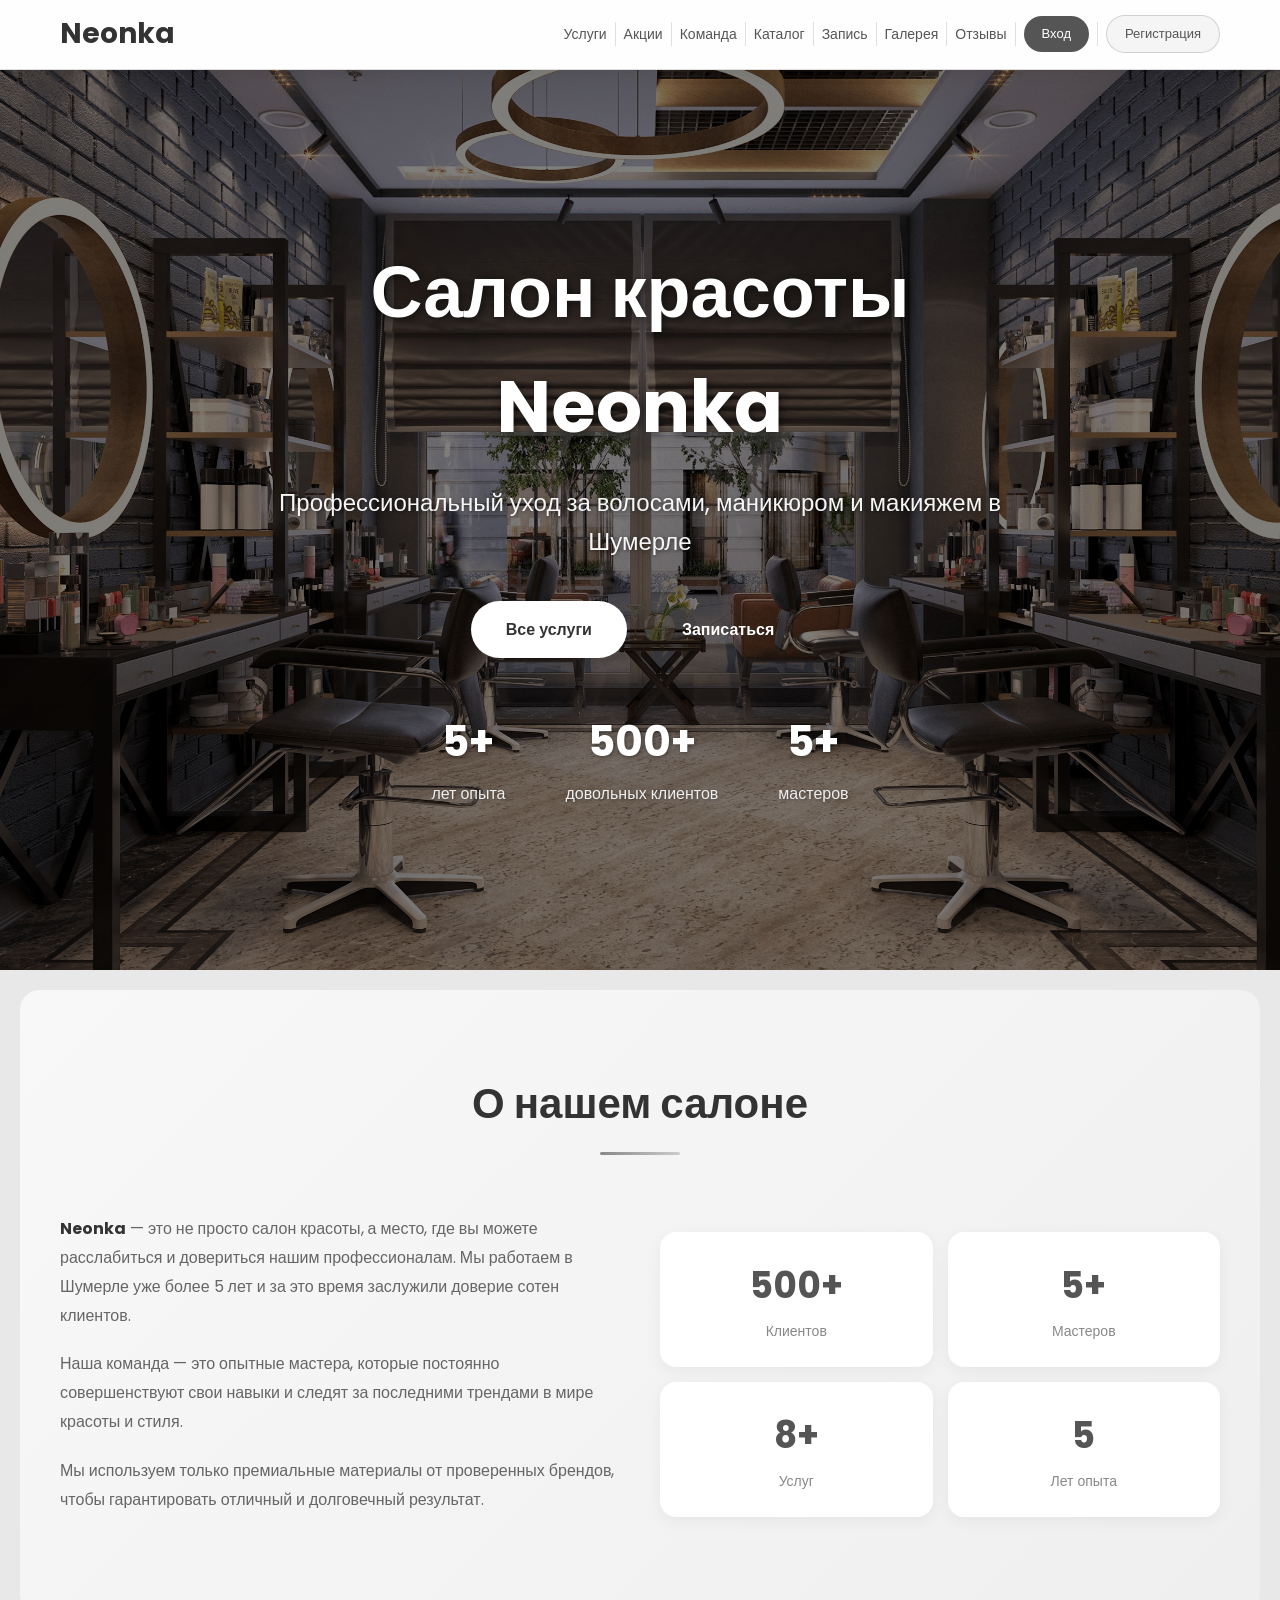
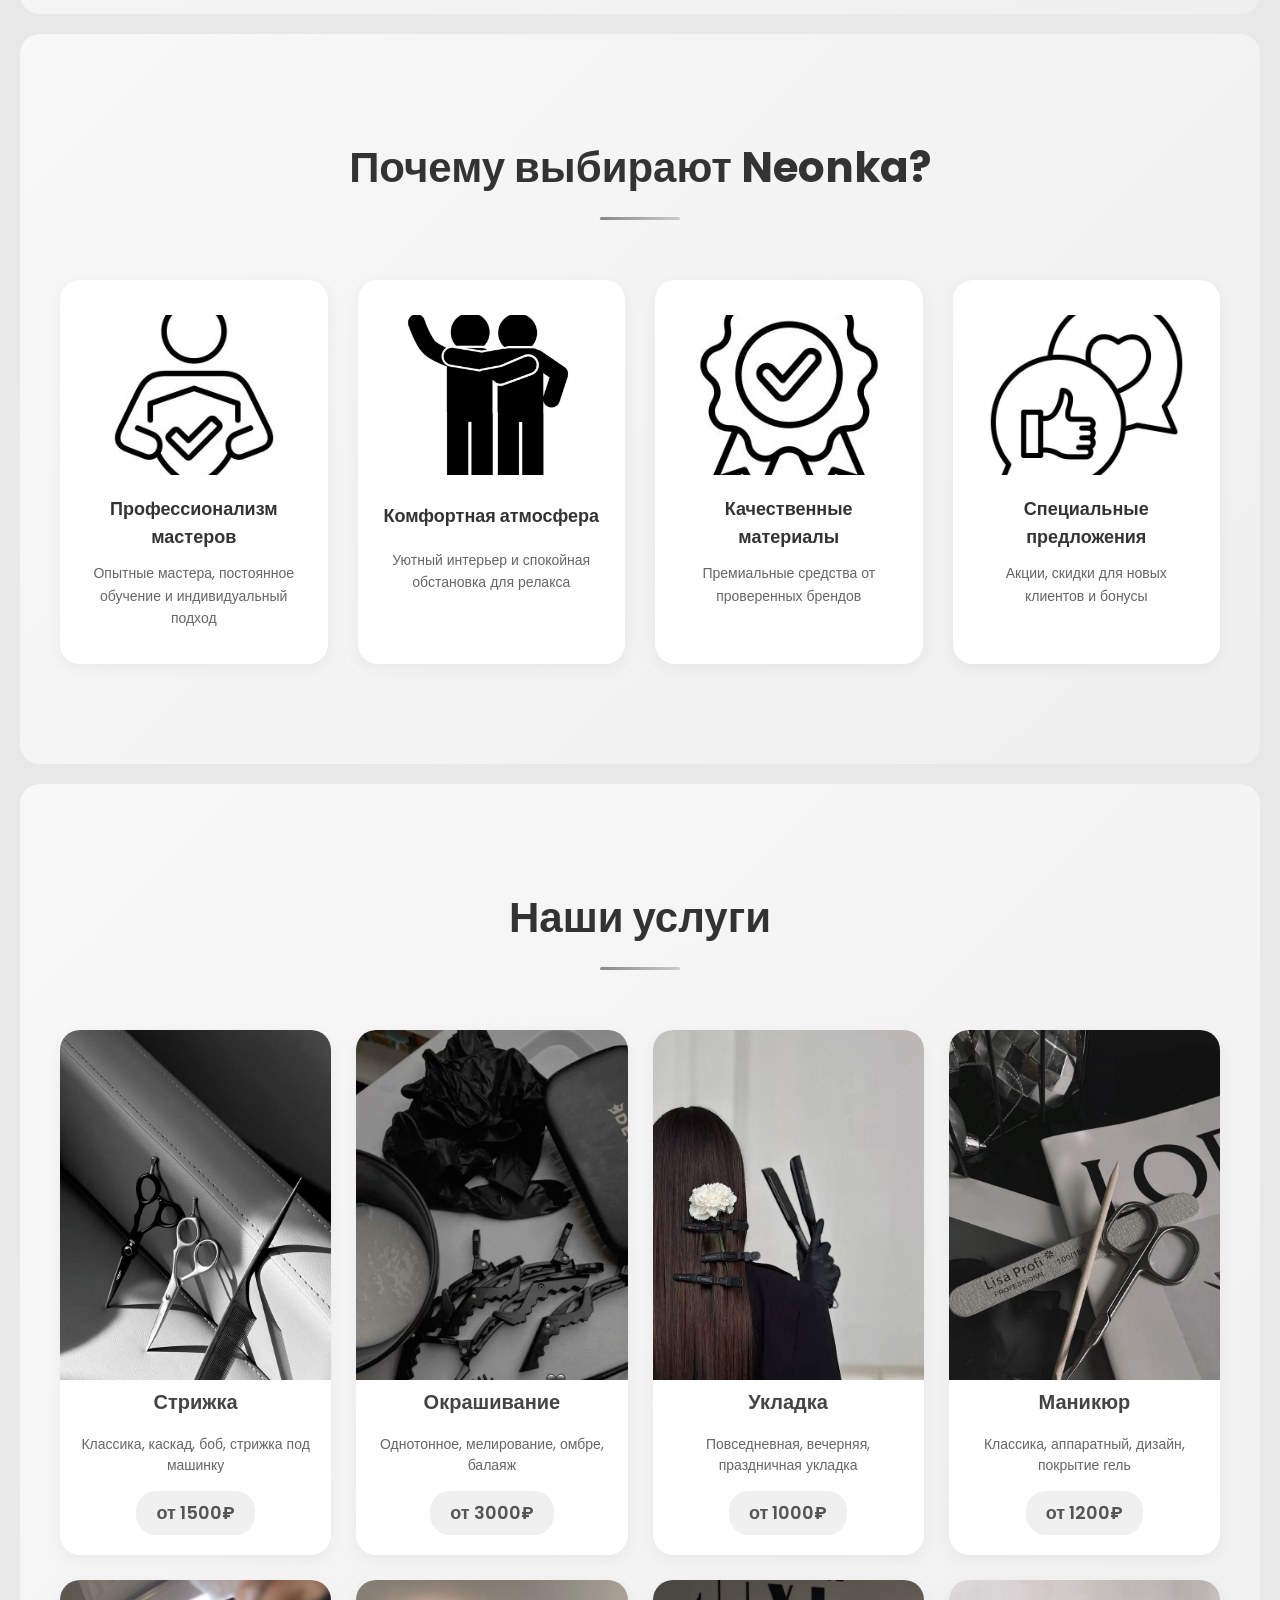
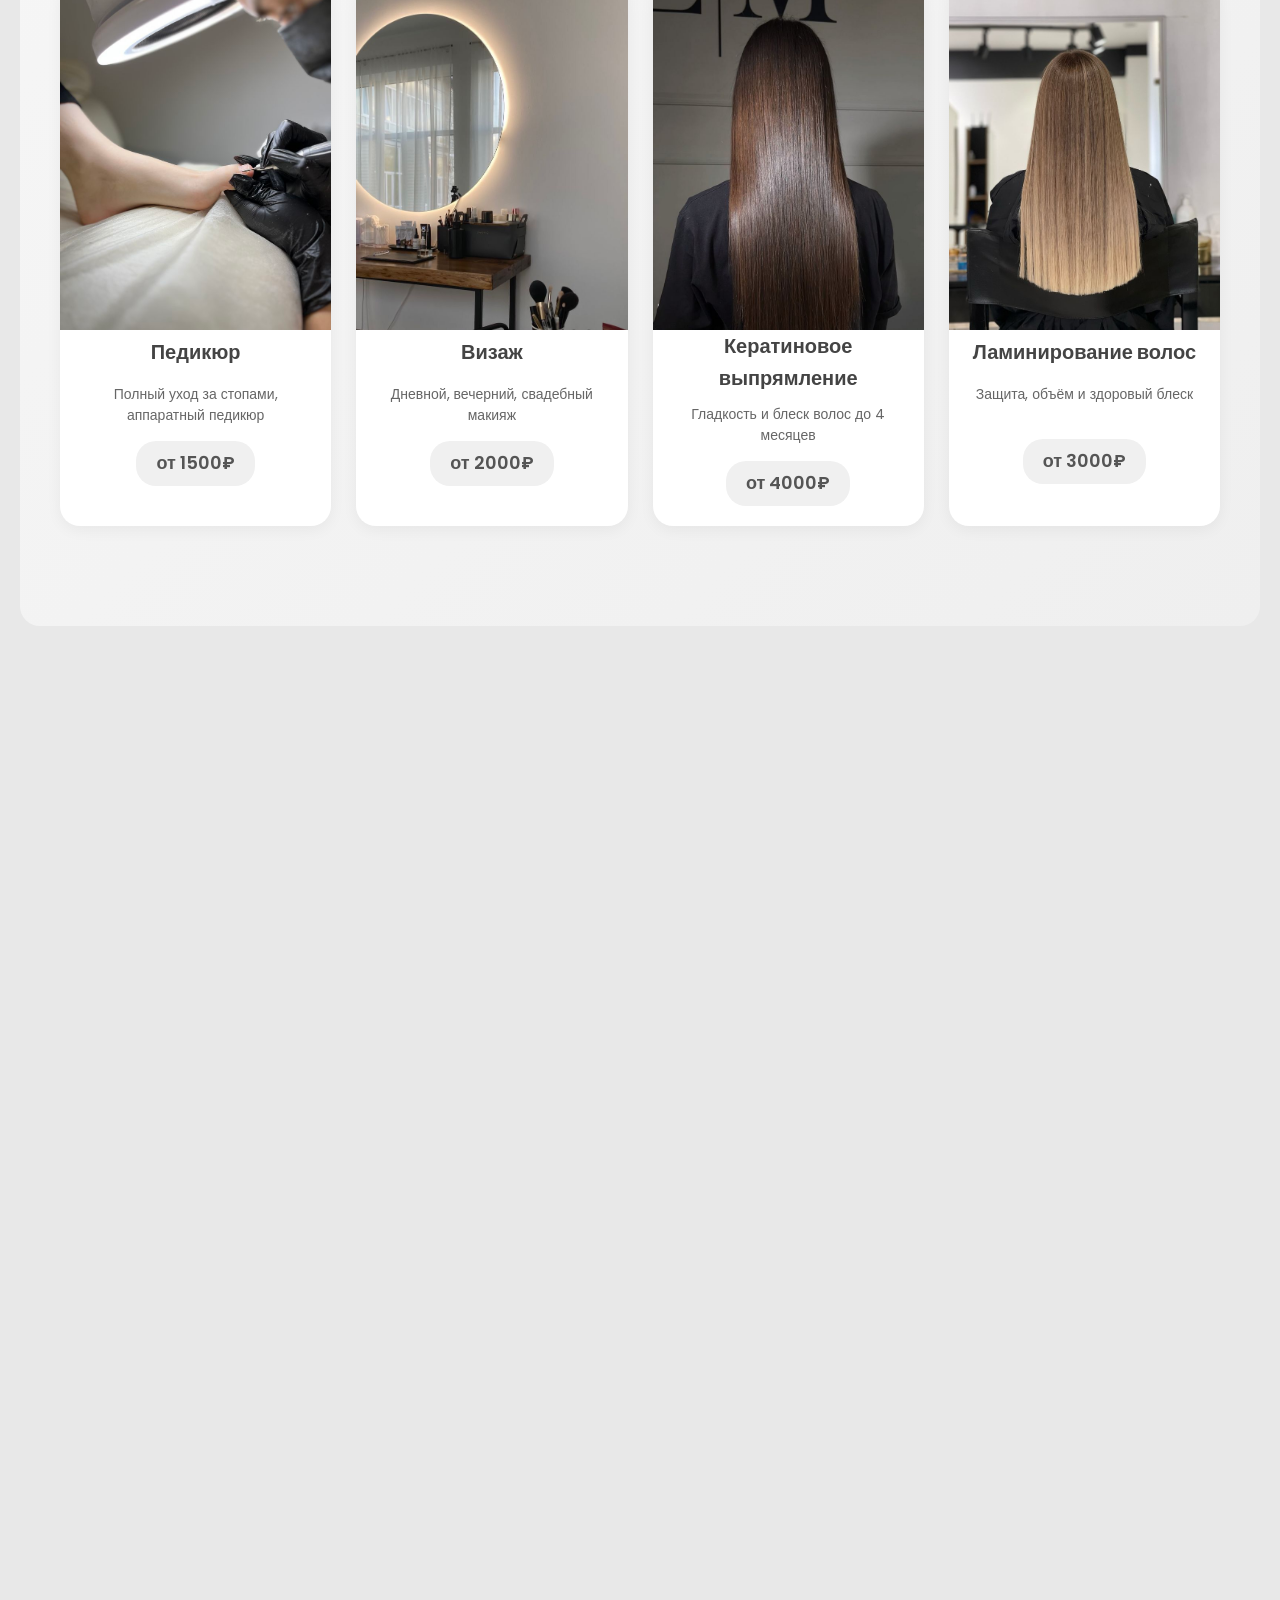
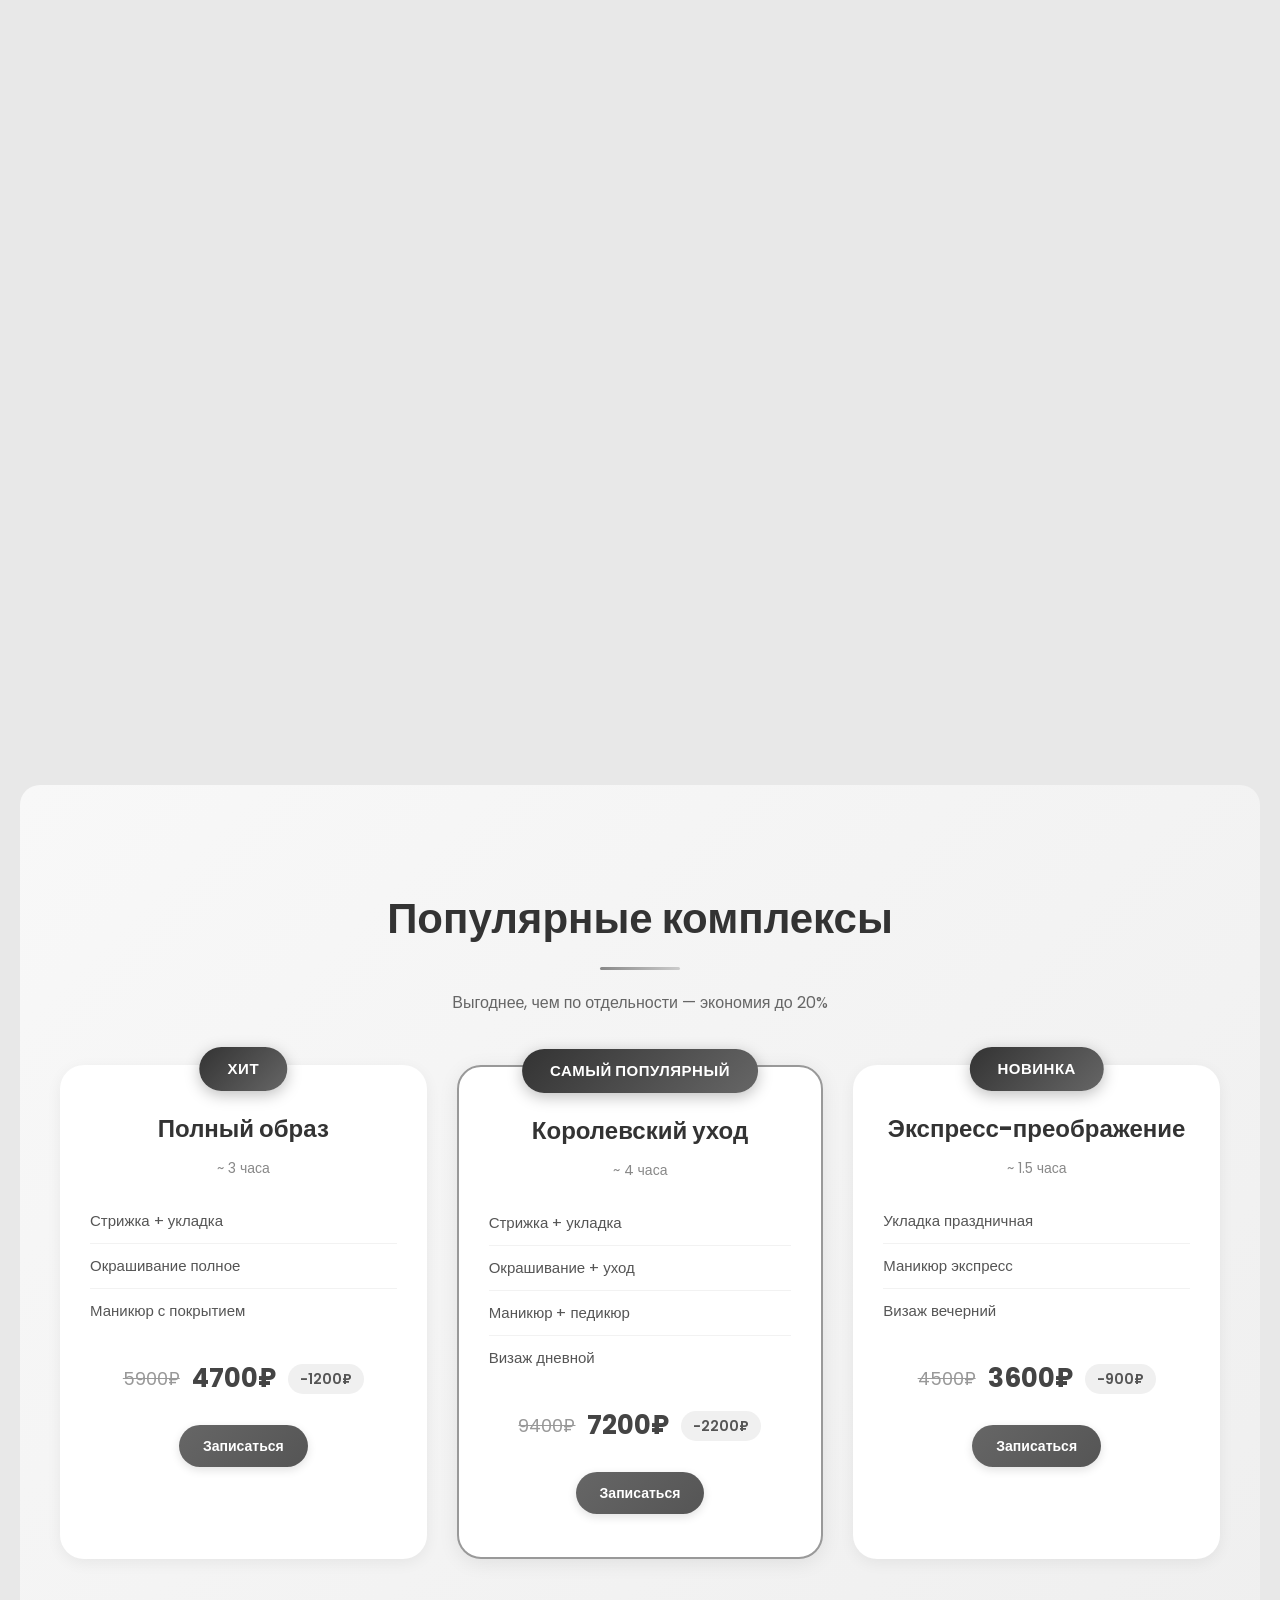
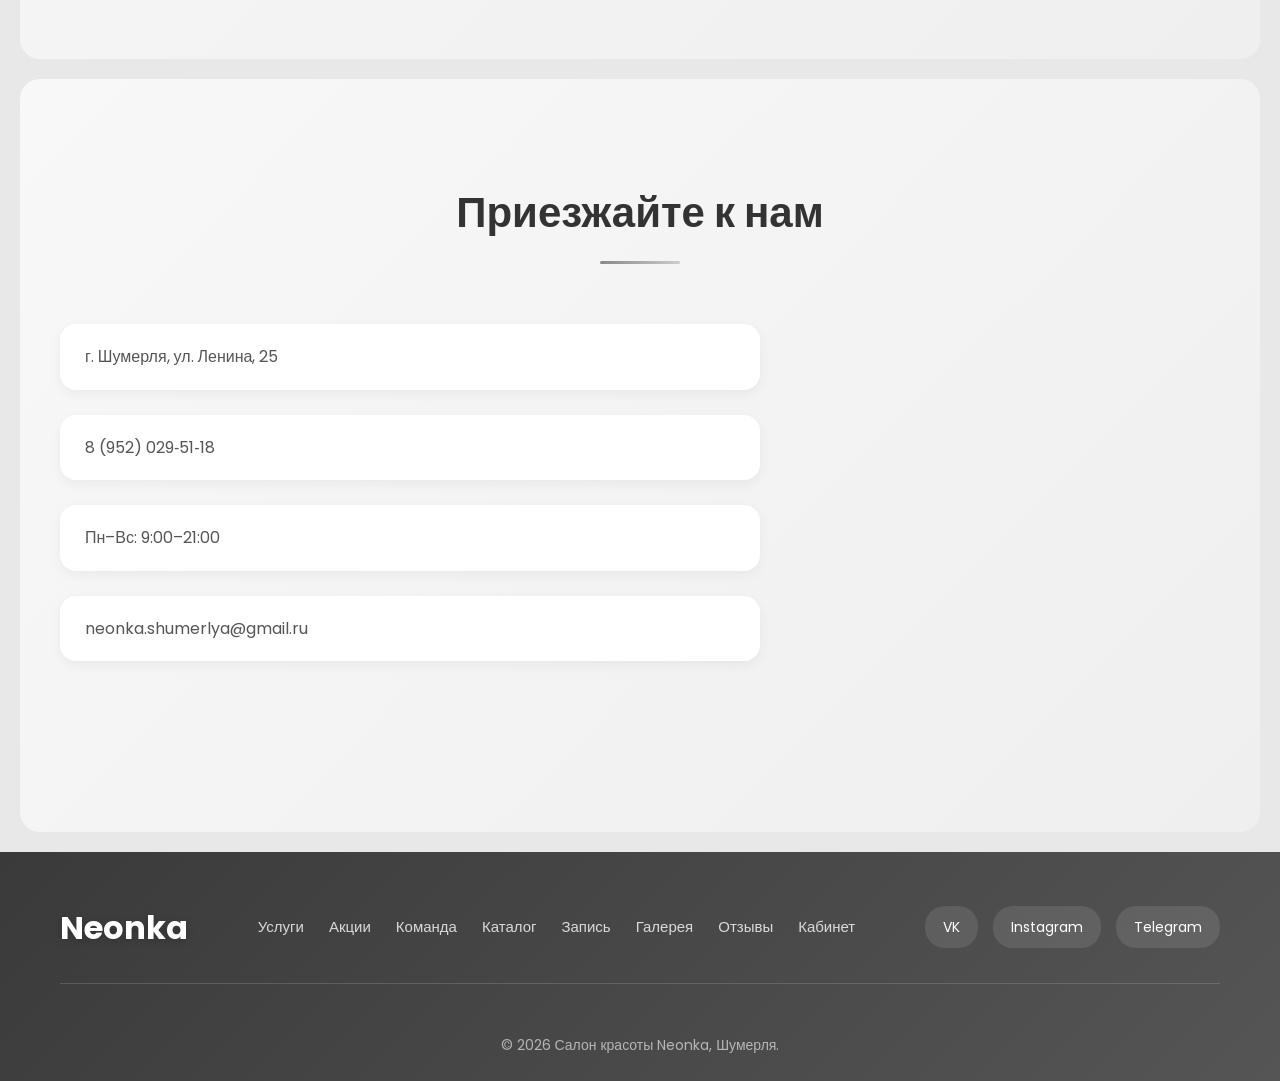
==== commit 980e8ec8: "сохранение" ====
--- a/index.html
+++ b/index.html
@@ -51,37 +51,37 @@
   </section>
 
   <!-- О нас -->
-  <section class="about fade-in" style="padding: 80px 0; margin: 20px; border-radius: 20px; background: linear-gradient(135deg, #f8f8f8 0%, #efefef 100%);">
+  <section class="about fade-in">
     <div class="container">
       <h2>О нашем салоне</h2>
-      <div style="display: grid; grid-template-columns: 1fr 1fr; gap: 40px; align-items: center;">
-        <div class="fade-in-left">
-          <p style="color: #666; font-size: 16px; line-height: 1.8; margin-bottom: 20px;">
-            <strong style="color: #333;">Neonka</strong> — это не просто салон красоты, а место, где вы можете расслабиться и довериться нашим профессионалам. Мы работаем в Шумерле уже более 5 лет и за это время заслужили доверие сотен клиентов.
+      <div class="about-grid">
+        <div class="about-text fade-in-left">
+          <p>
+            <strong>Neonka</strong> — это не просто салон красоты, а место, где вы можете расслабиться и довериться нашим профессионалам. Мы работаем в Шумерле уже более 5 лет и за это время заслужили доверие сотен клиентов.
           </p>
-          <p style="color: #666; font-size: 16px; line-height: 1.8; margin-bottom: 20px;">
+          <p>
             Наша команда — это опытные мастера, которые постоянно совершенствуют свои навыки и следят за последними трендами в мире красоты и стиля.
           </p>
-          <p style="color: #666; font-size: 16px; line-height: 1.8;">
+          <p>
             Мы используем только премиальные материалы от проверенных брендов, чтобы гарантировать отличный и долговечный результат.
           </p>
         </div>
-        <div class="fade-in-right" style="display: grid; grid-template-columns: 1fr 1fr; gap: 15px;">
-          <div style="background: #fff; border-radius: 16px; padding: 25px; text-align: center; box-shadow: 0 4px 15px rgba(0,0,0,0.05);">
-            <div style="font-size: 36px; font-weight: 700; color: #555;">500+</div>
-            <div style="color: #888; font-size: 14px; margin-top: 5px;">Клиентов</div>
-          </div>
-          <div style="background: #fff; border-radius: 16px; padding: 25px; text-align: center; box-shadow: 0 4px 15px rgba(0,0,0,0.05);">
-            <div style="font-size: 36px; font-weight: 700; color: #555;">5+</div>
-            <div style="color: #888; font-size: 14px; margin-top: 5px;">Мастеров</div>
-          </div>
-          <div style="background: #fff; border-radius: 16px; padding: 25px; text-align: center; box-shadow: 0 4px 15px rgba(0,0,0,0.05);">
-            <div style="font-size: 36px; font-weight: 700; color: #555;">8+</div>
-            <div style="color: #888; font-size: 14px; margin-top: 5px;">Услуг</div>
-          </div>
-          <div style="background: #fff; border-radius: 16px; padding: 25px; text-align: center; box-shadow: 0 4px 15px rgba(0,0,0,0.05);">
-            <div style="font-size: 36px; font-weight: 700; color: #555;">5</div>
-            <div style="color: #888; font-size: 14px; margin-top: 5px;">Лет опыта</div>
+        <div class="about-stats fade-in-right">
+          <div class="stat-card">
+            <div class="stat-num">500+</div>
+            <div class="stat-label">Клиентов</div>
+          </div>
+          <div class="stat-card">
+            <div class="stat-num">5+</div>
+            <div class="stat-label">Мастеров</div>
+          </div>
+          <div class="stat-card">
+            <div class="stat-num">8+</div>
+            <div class="stat-label">Услуг</div>
+          </div>
+          <div class="stat-card">
+            <div class="stat-num">5</div>
+            <div class="stat-label">Лет опыта</div>
           </div>
         </div>
       </div>
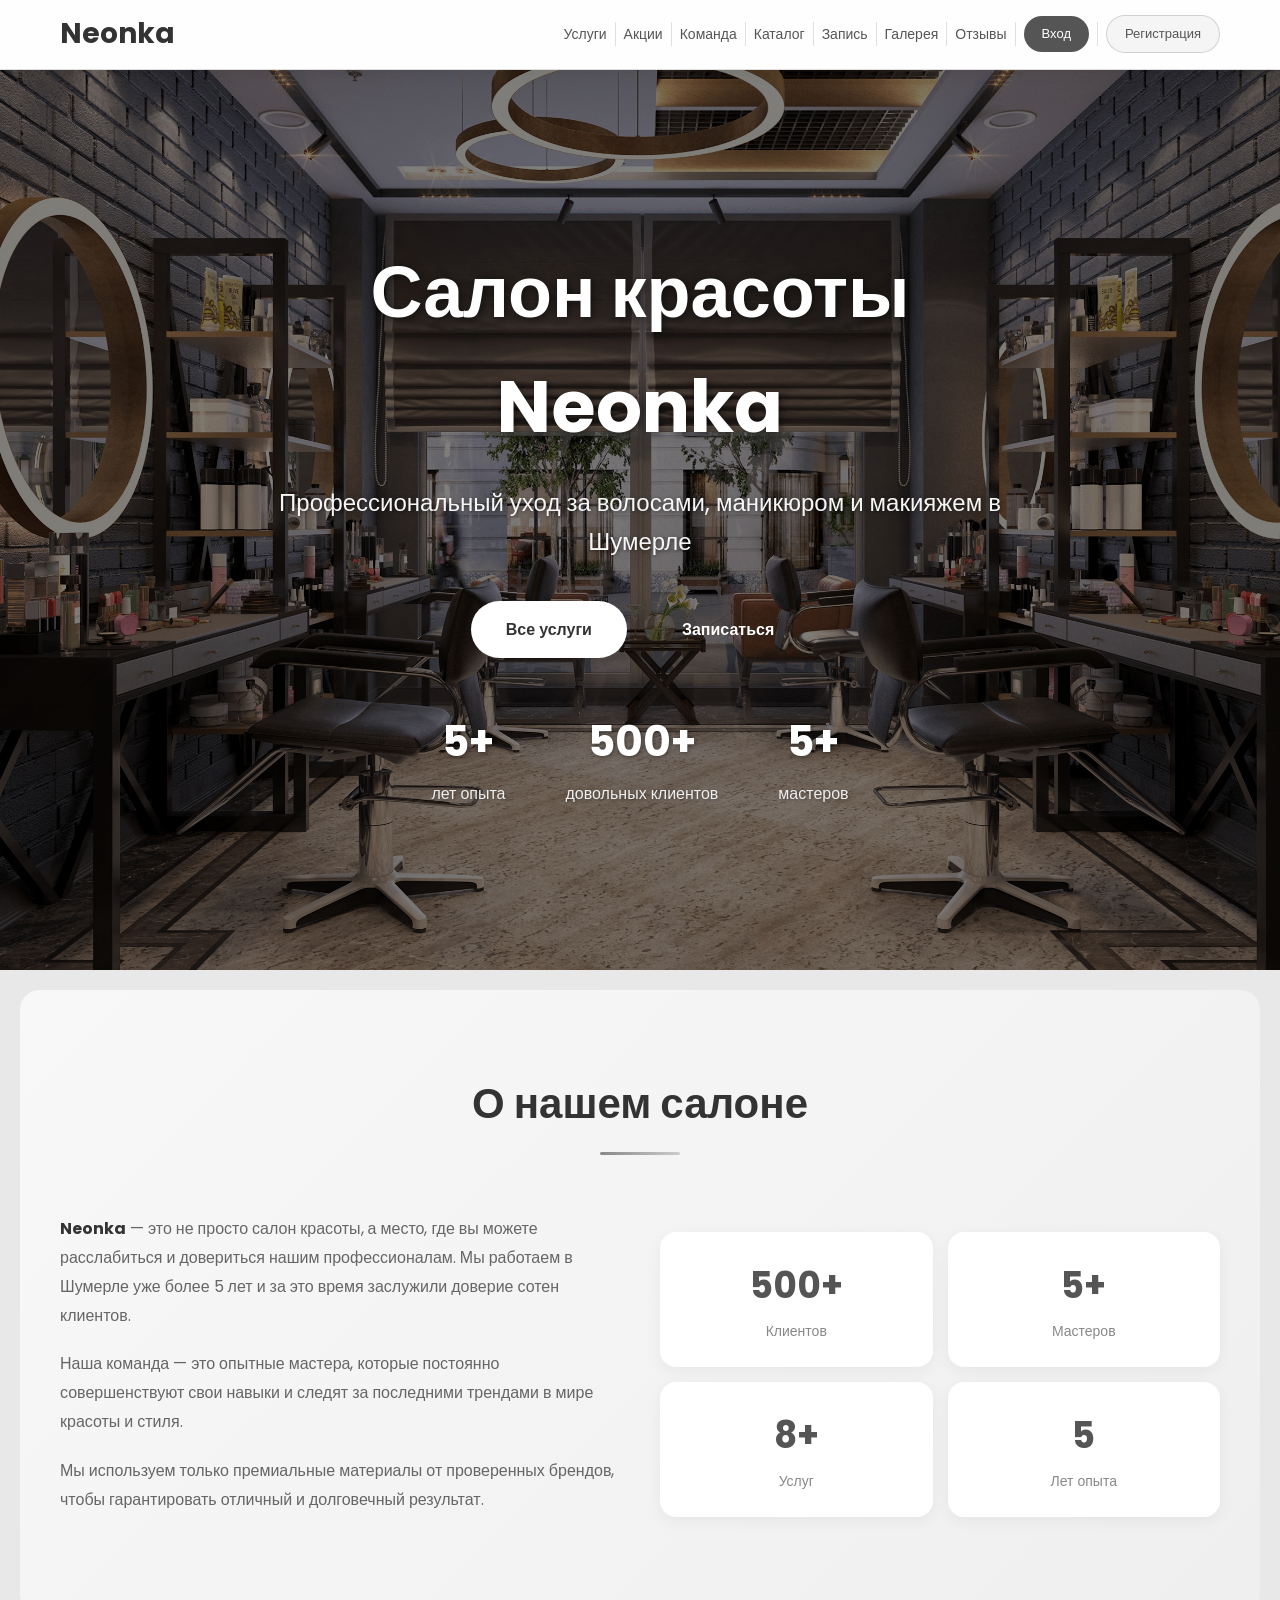
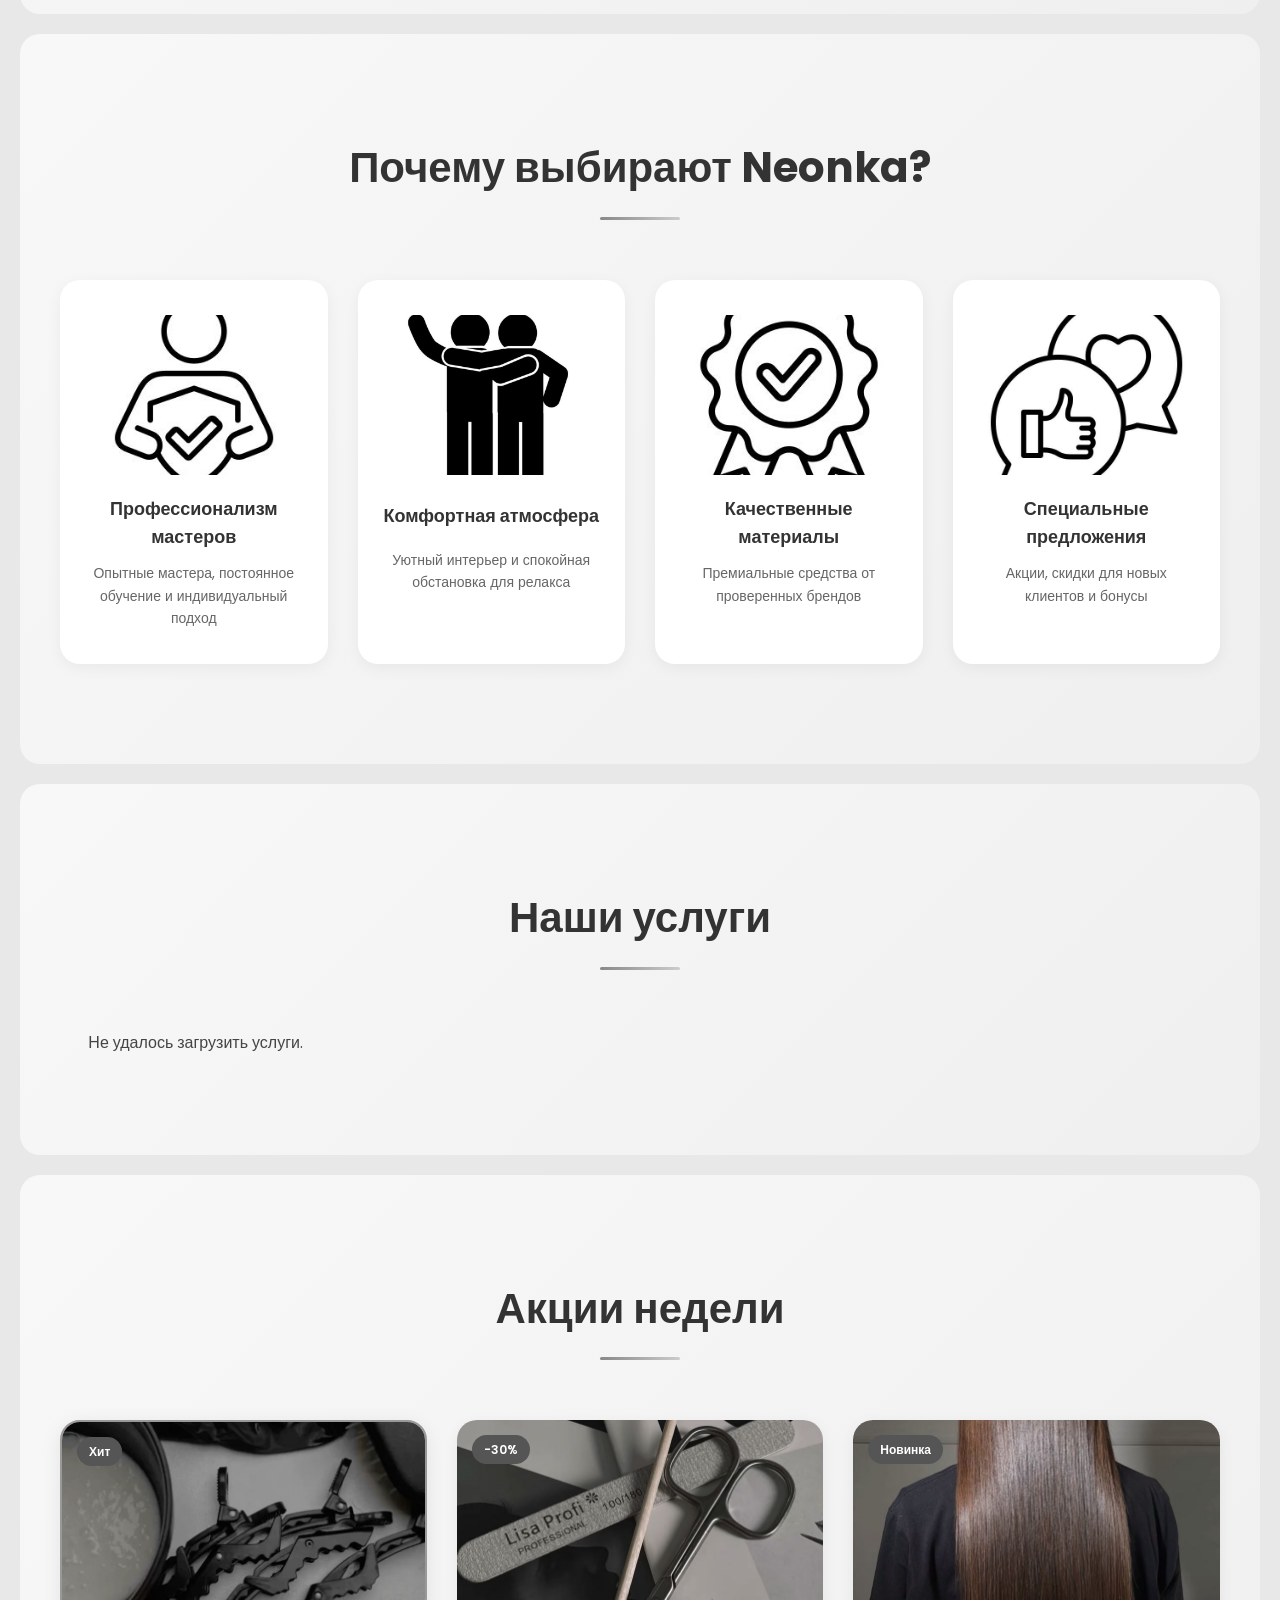
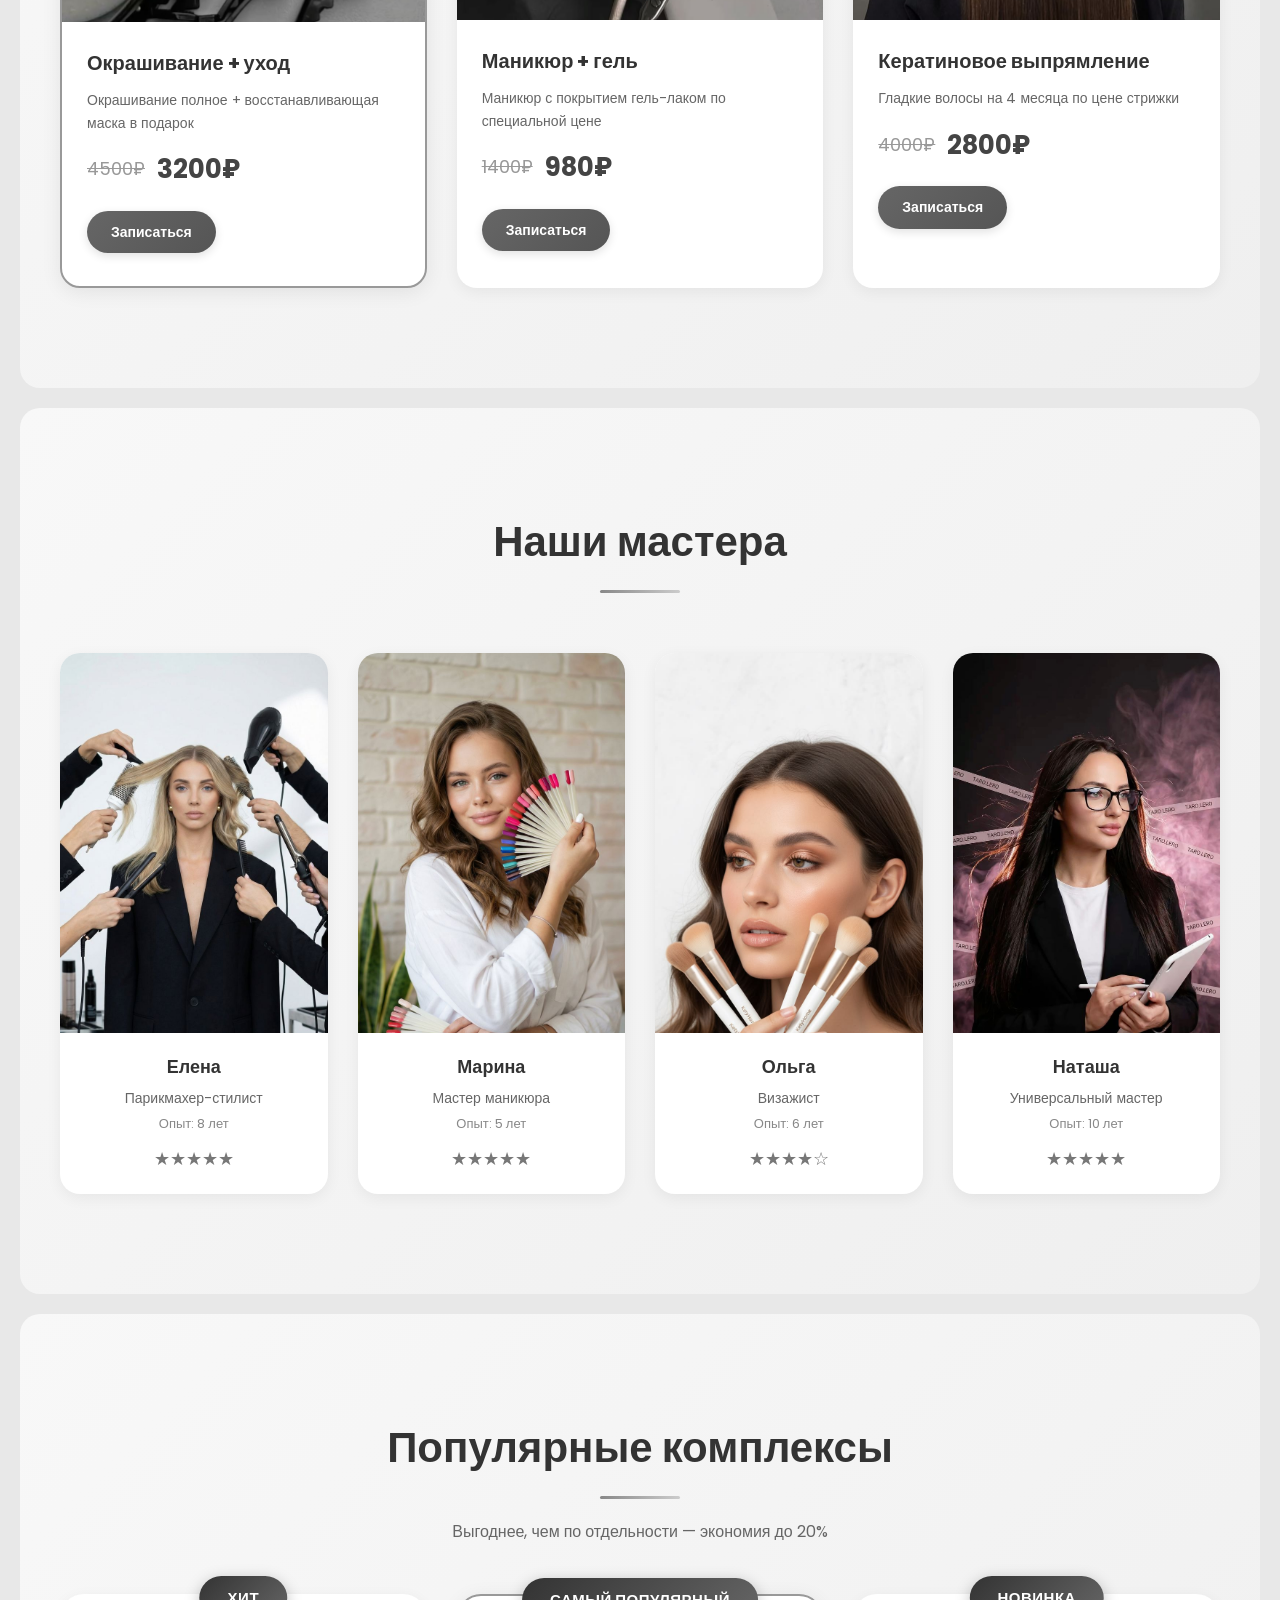
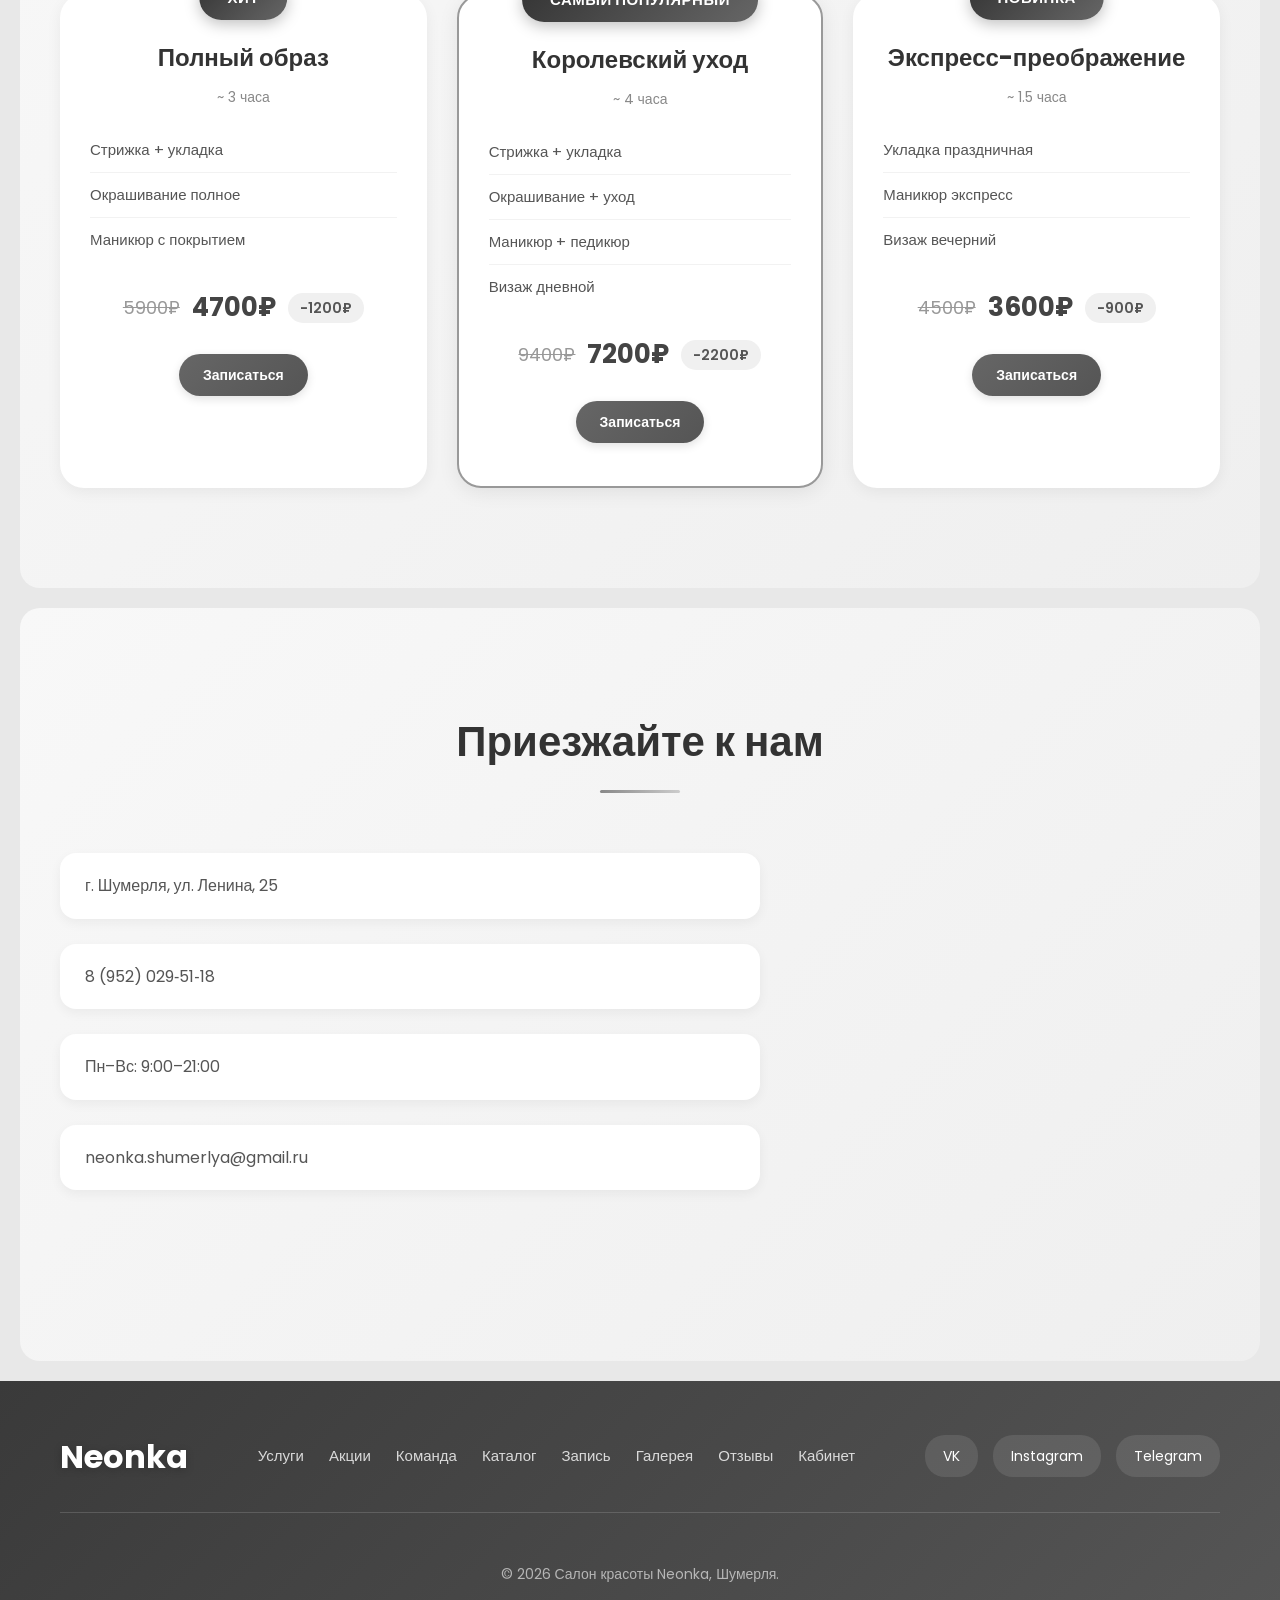
==== commit 98a8045c: "сохранение" ====
--- a/index.html
+++ b/index.html
@@ -114,50 +114,12 @@
   </section>
 
   <!-- Услуги (якорная секция #services) -->
+  <!-- Карточки услуг загружаются динамически из базы данных через JS -->
   <section id="services" class="services">
     <div class="container">
       <h2>Наши услуги</h2>
-      <div class="svc-grid">
-        <div class="svc-card fade-in stagger-1">
-          <div class="svc-img"><img src="img/strishka.jpg" alt="Стрижка" loading="lazy"></div>
-          <h3>Стрижка</h3><p>Классика, каскад, боб, стрижка под машинку</p>
-          <div class="svc-price">от 1500₽</div>
-        </div>
-        <div class="svc-card fade-in stagger-2">
-          <div class="svc-img"><img src="img/okras.jpg" alt="Окрашивание" loading="lazy"></div>
-          <h3>Окрашивание</h3><p>Однотонное, мелирование, омбре, балаяж</p>
-          <div class="svc-price">от 3000₽</div>
-        </div>
-        <div class="svc-card fade-in stagger-3">
-          <div class="svc-img"><img src="img/ykladka.jpg" alt="Укладка" loading="lazy"></div>
-          <h3>Укладка</h3><p>Повседневная, вечерняя, праздничная укладка</p>
-          <div class="svc-price">от 1000₽</div>
-        </div>
-        <div class="svc-card fade-in stagger-4">
-          <div class="svc-img"><img src="img/manukur.jpg" alt="Маникюр" loading="lazy"></div>
-          <h3>Маникюр</h3><p>Классика, аппаратный, дизайн, покрытие гель</p>
-          <div class="svc-price">от 1200₽</div>
-        </div>
-        <div class="svc-card fade-in stagger-5">
-          <div class="svc-img"><img src="img/pedukur.jpg" alt="Педикюр" loading="lazy"></div>
-          <h3>Педикюр</h3><p>Полный уход за стопами, аппаратный педикюр</p>
-          <div class="svc-price">от 1500₽</div>
-        </div>
-        <div class="svc-card fade-in stagger-6">
-          <div class="svc-img"><img src="img/vizash.jpg" alt="Визаж" loading="lazy"></div>
-          <h3>Визаж</h3><p>Дневной, вечерний, свадебный макияж</p>
-          <div class="svc-price">от 2000₽</div>
-        </div>
-        <div class="svc-card fade-in stagger-7">
-          <div class="svc-img"><img src="img/keratin.jpg" alt="Кератин" loading="lazy"></div>
-          <h3>Кератиновое выпрямление</h3><p>Гладкость и блеск волос до 4 месяцев</p>
-          <div class="svc-price">от 4000₽</div>
-        </div>
-        <div class="svc-card fade-in stagger-8">
-          <div class="svc-img"><img src="img/laminirovanie.jpg" alt="Ламинирование" loading="lazy"></div>
-          <h3>Ламинирование волос</h3><p>Защита, объём и здоровый блеск</p>
-          <div class="svc-price">от 3000₽</div>
-        </div>
+      <div class="svc-grid" id="services-container">
+        <!-- Сюда JavaScript подставит карточки услуг из БД -->
       </div>
     </div>
   </section>
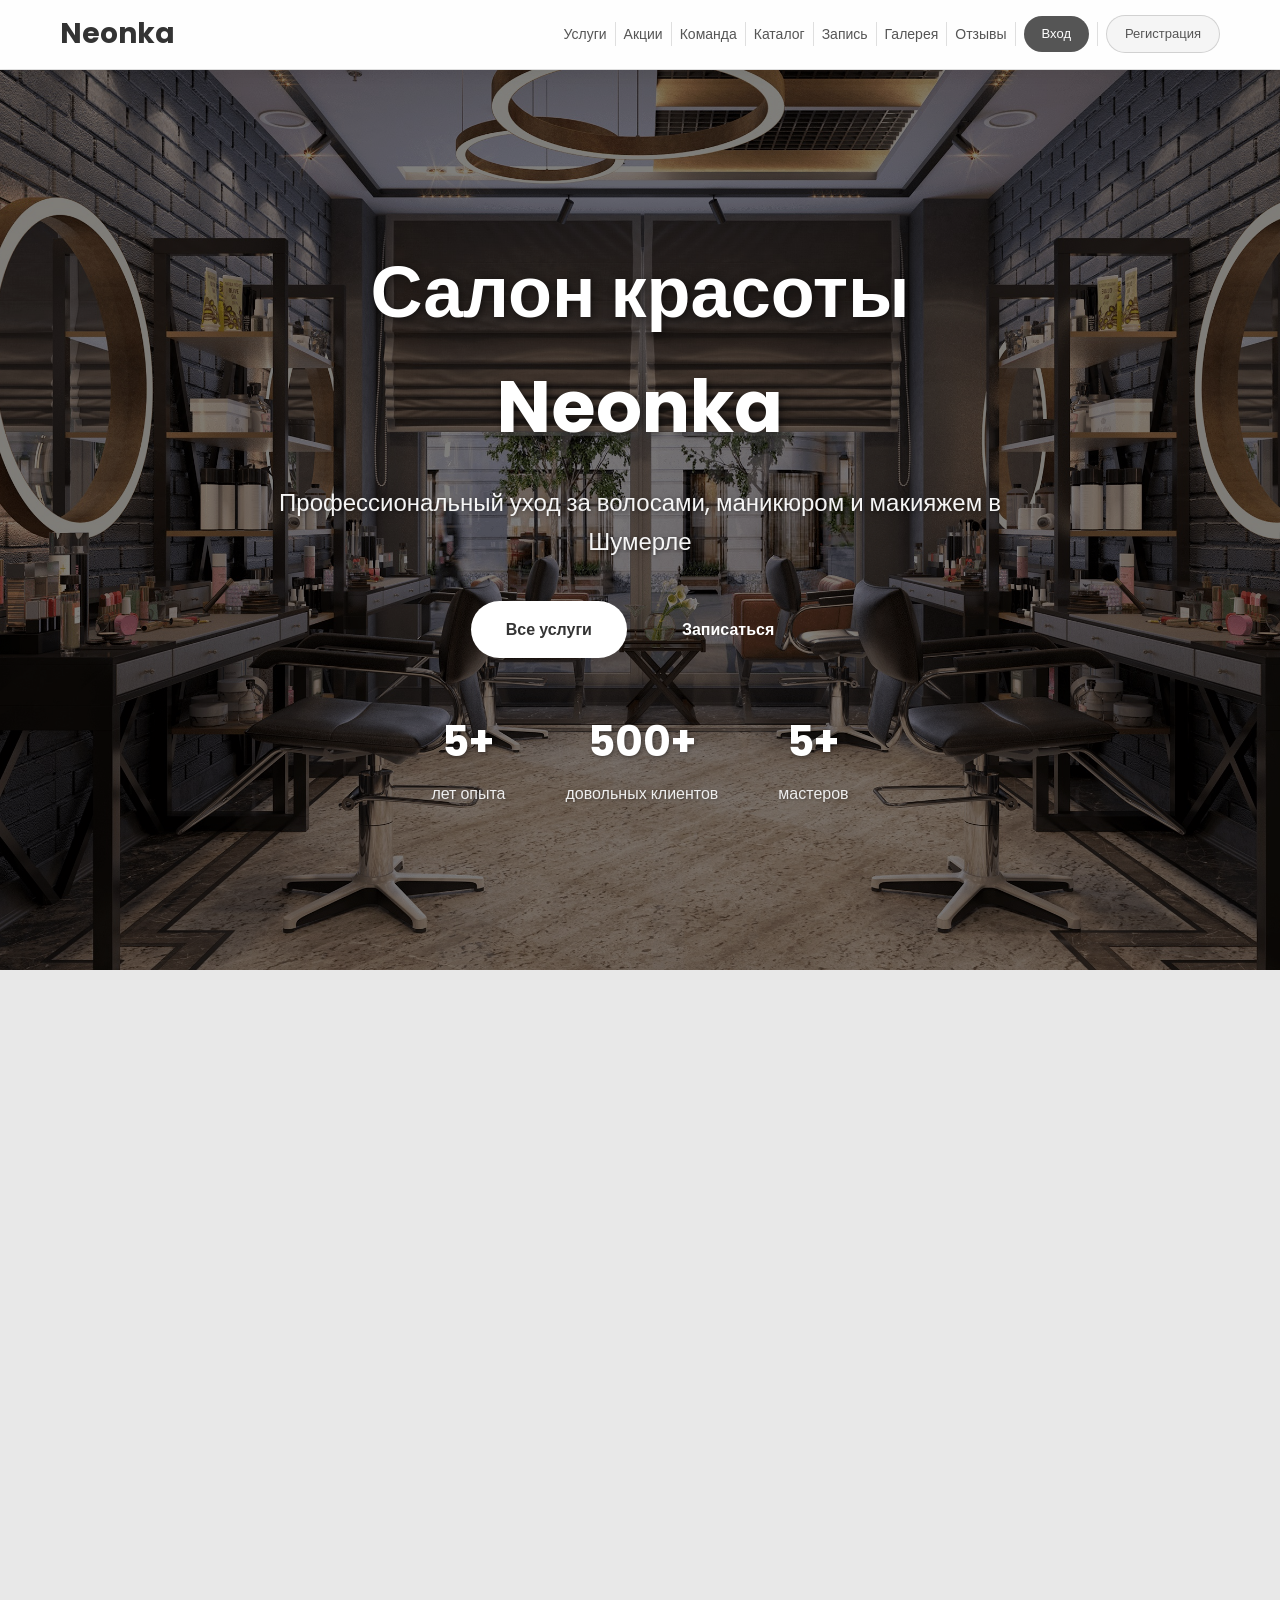
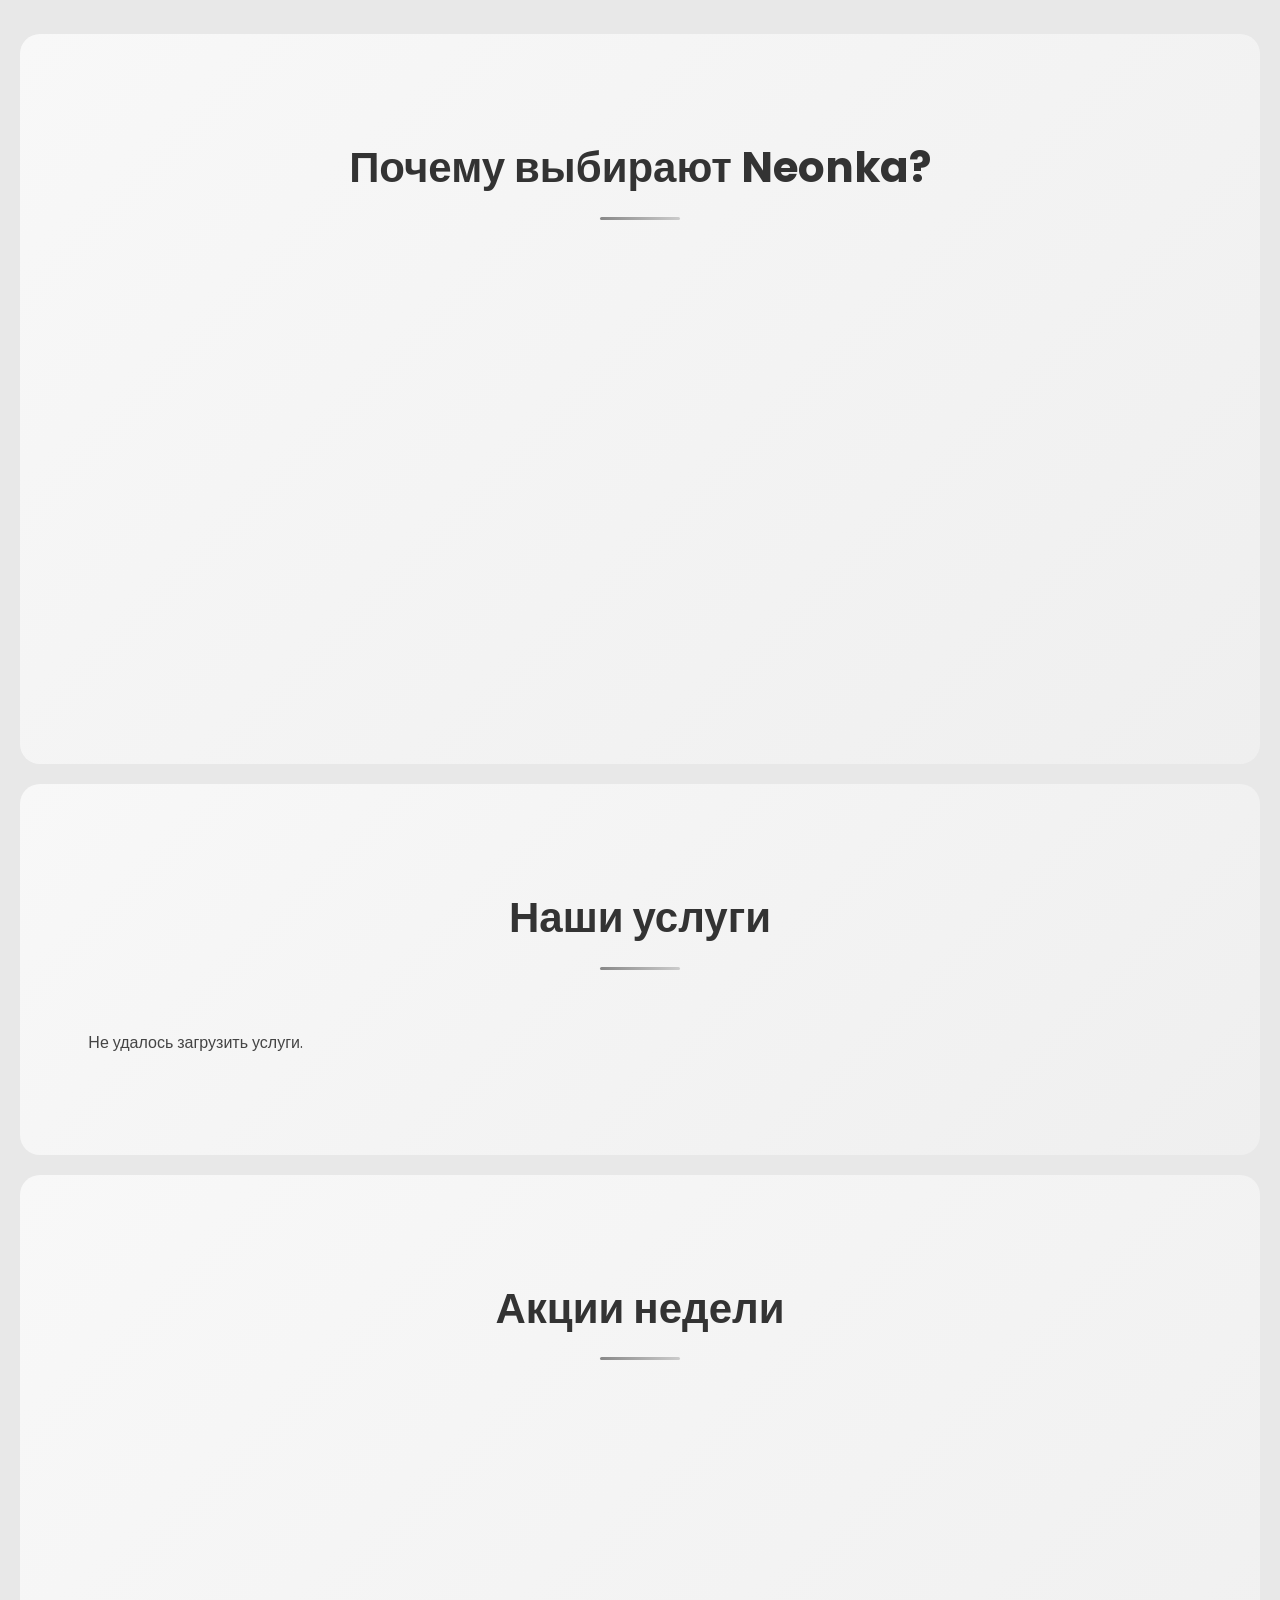
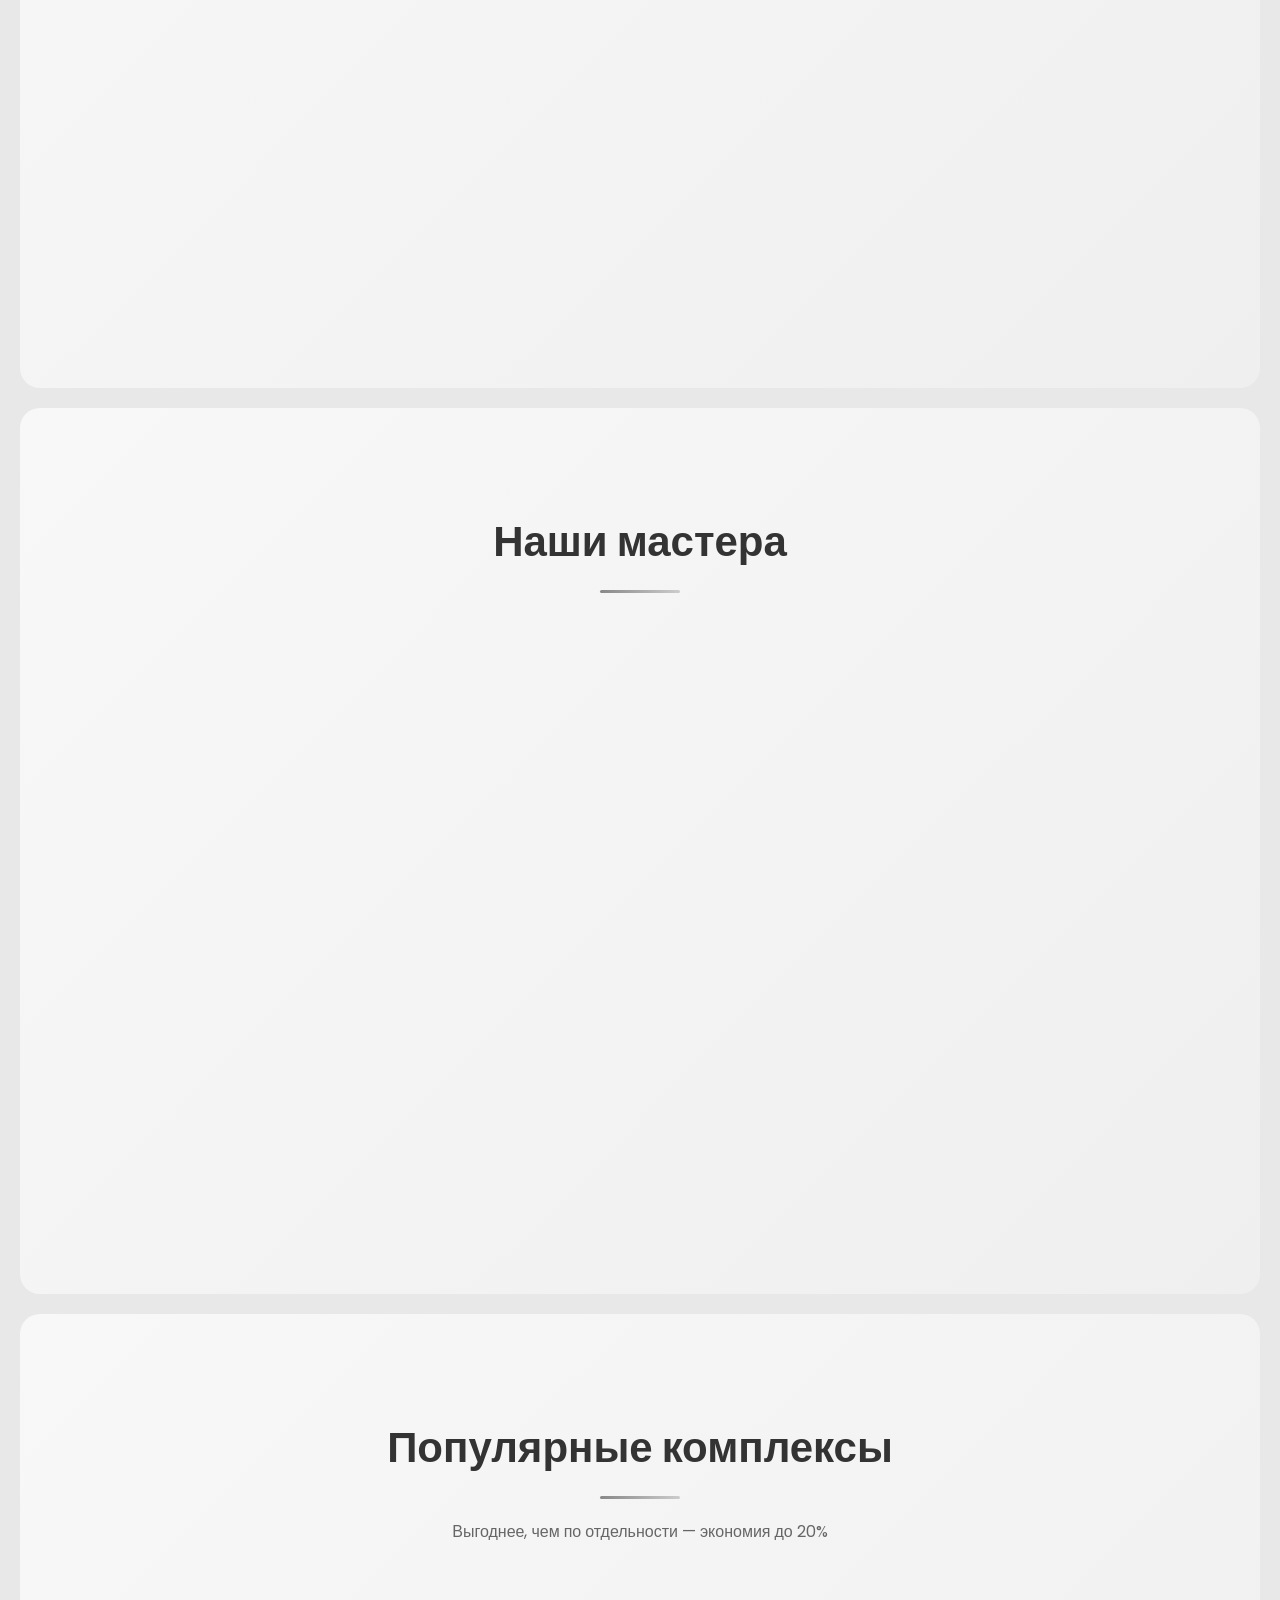
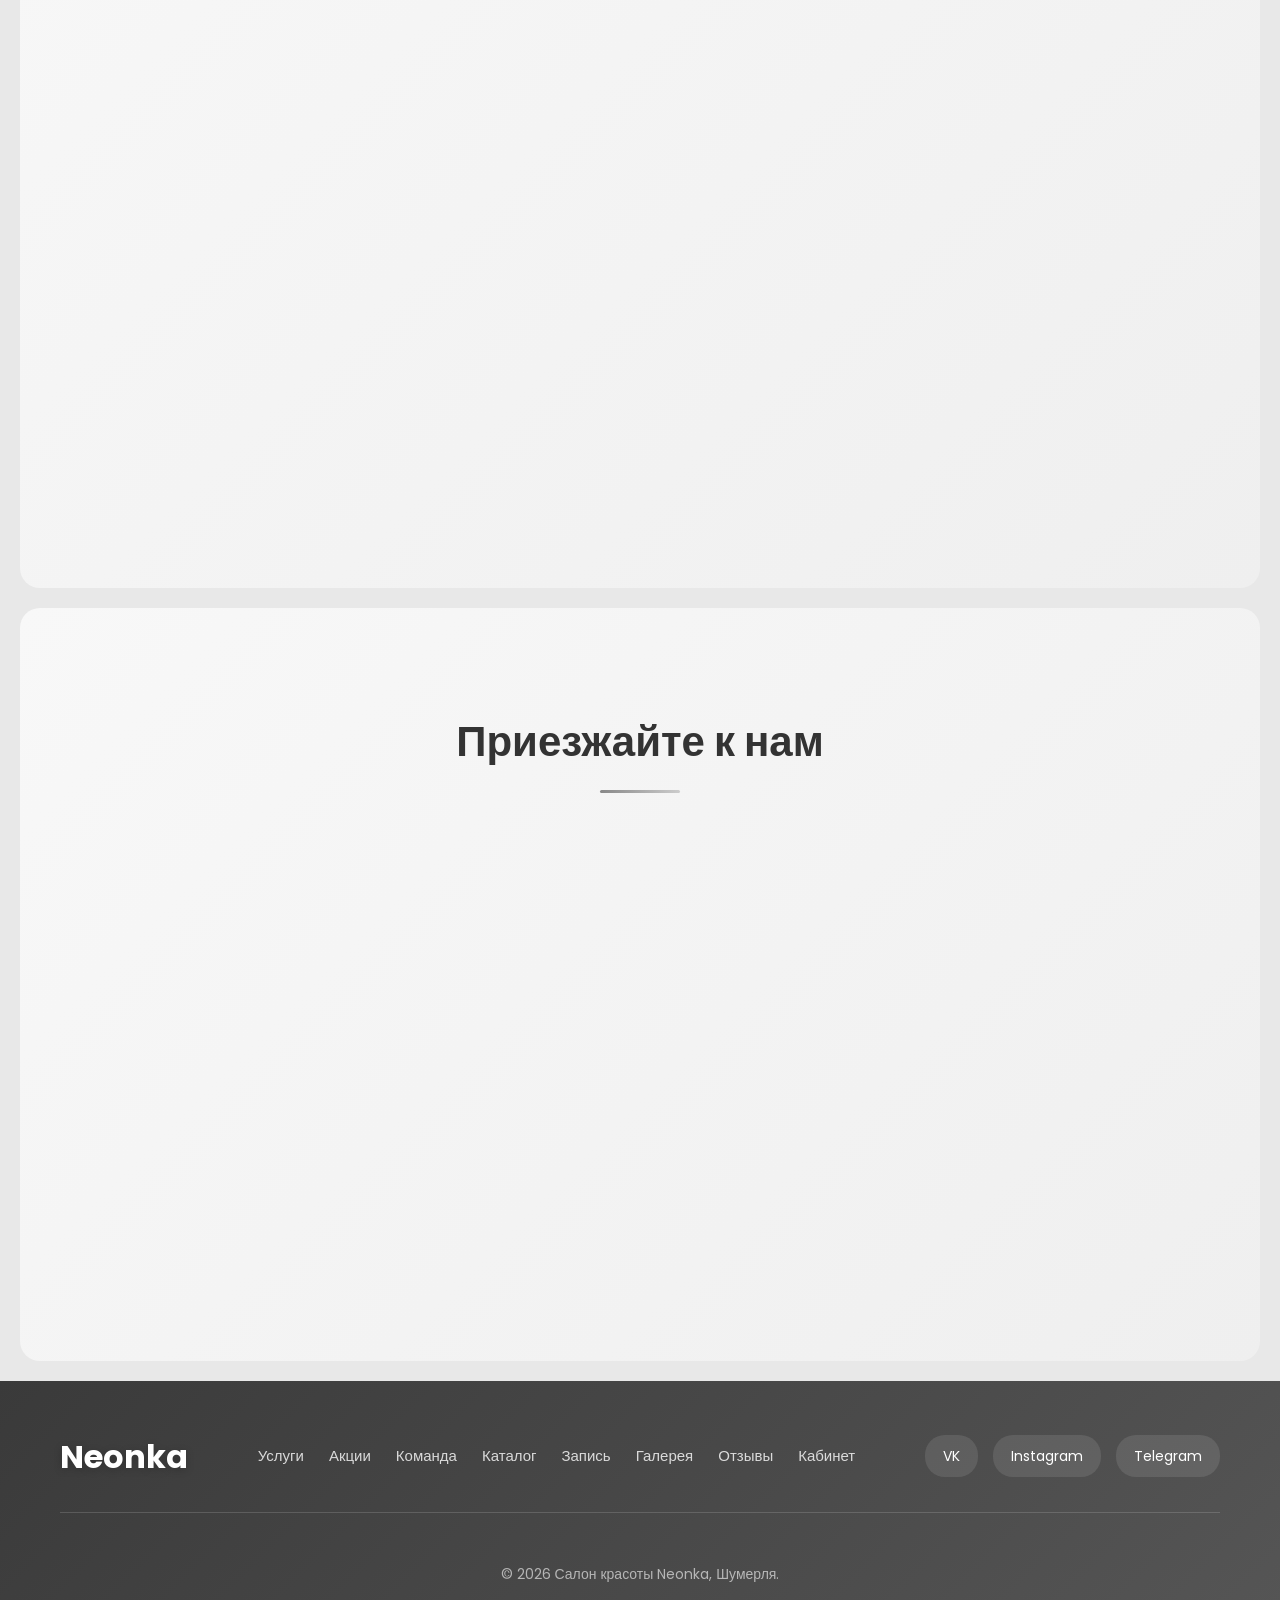
==== commit 9359ae87: "Обновленная версия сайта" ====
--- a/index.html
+++ b/index.html
@@ -322,45 +322,17 @@
   <script src="js/modal.js"></script>
   <script src="js/validation.js"></script>
   <script src="js/main.js"></script>
-  
-  <!-- Scroll Animations -->
+
+  <!-- Header scroll effect -->
   <script>
-    // Scroll animations
-    const observerOptions = {
-      threshold: 0.1,
-      rootMargin: '0px 0px -50px 0px'
-    };
-    
-    const observer = new IntersectionObserver((entries) => {
-      entries.forEach(entry => {
-        if (entry.isIntersecting) {
-          entry.target.classList.add('visible');
-        }
-      });
-    }, observerOptions);
-    
-    document.querySelectorAll('.fade-in, .fade-in-left, .fade-in-right, .scale-in').forEach(el => {
-      observer.observe(el);
-    });
-    
-    // Header scroll effect
-    const header = document.querySelector('.header');
-    window.addEventListener('scroll', () => {
+    var header = document.querySelector('.header');
+    window.addEventListener('scroll', function () {
       if (window.scrollY > 50) {
         header.classList.add('scrolled');
       } else {
         header.classList.remove('scrolled');
       }
     });
-    
-    // Parallax effect for hero
-    window.addEventListener('scroll', () => {
-      const hero = document.querySelector('.hero');
-      if (hero) {
-        const scrolled = window.scrollY;
-        hero.style.backgroundPositionY = scrolled * 0.5 + 'px';
-      }
-    });
   </script>
 </body>
 </html>
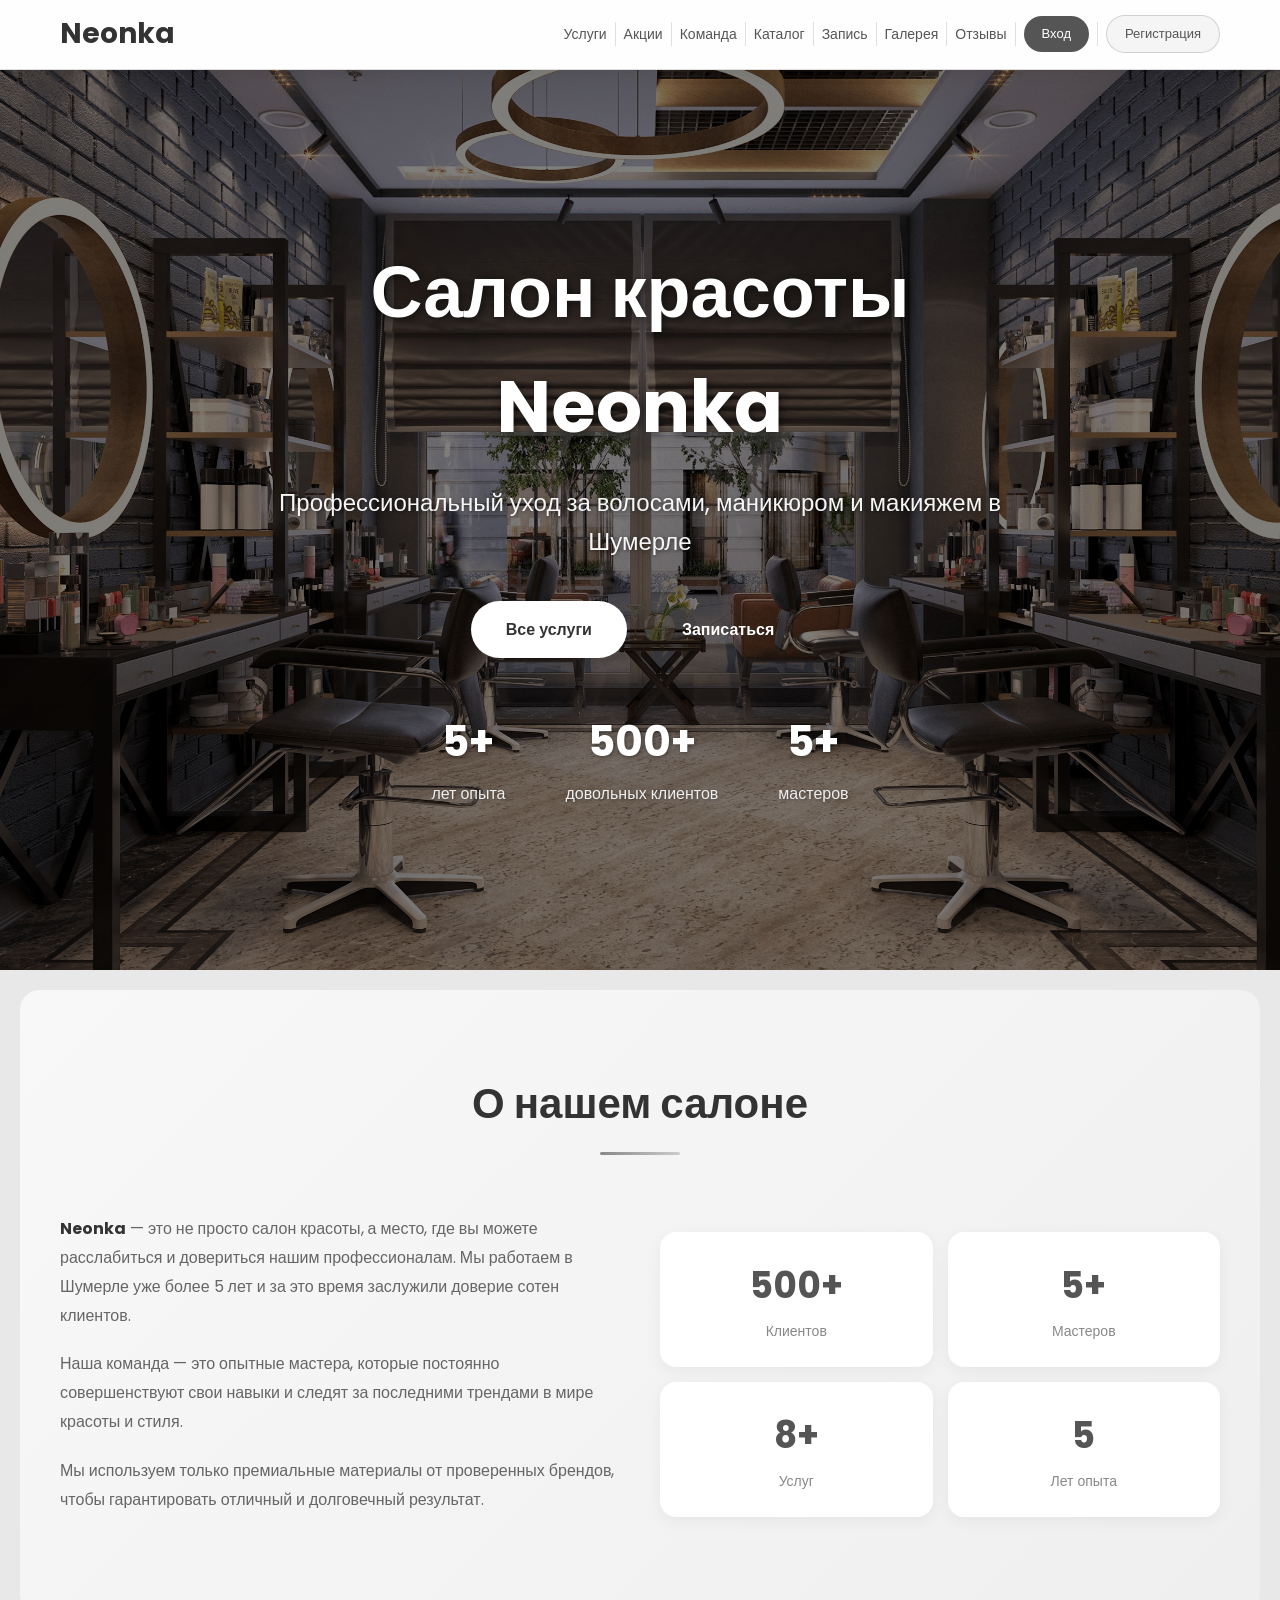
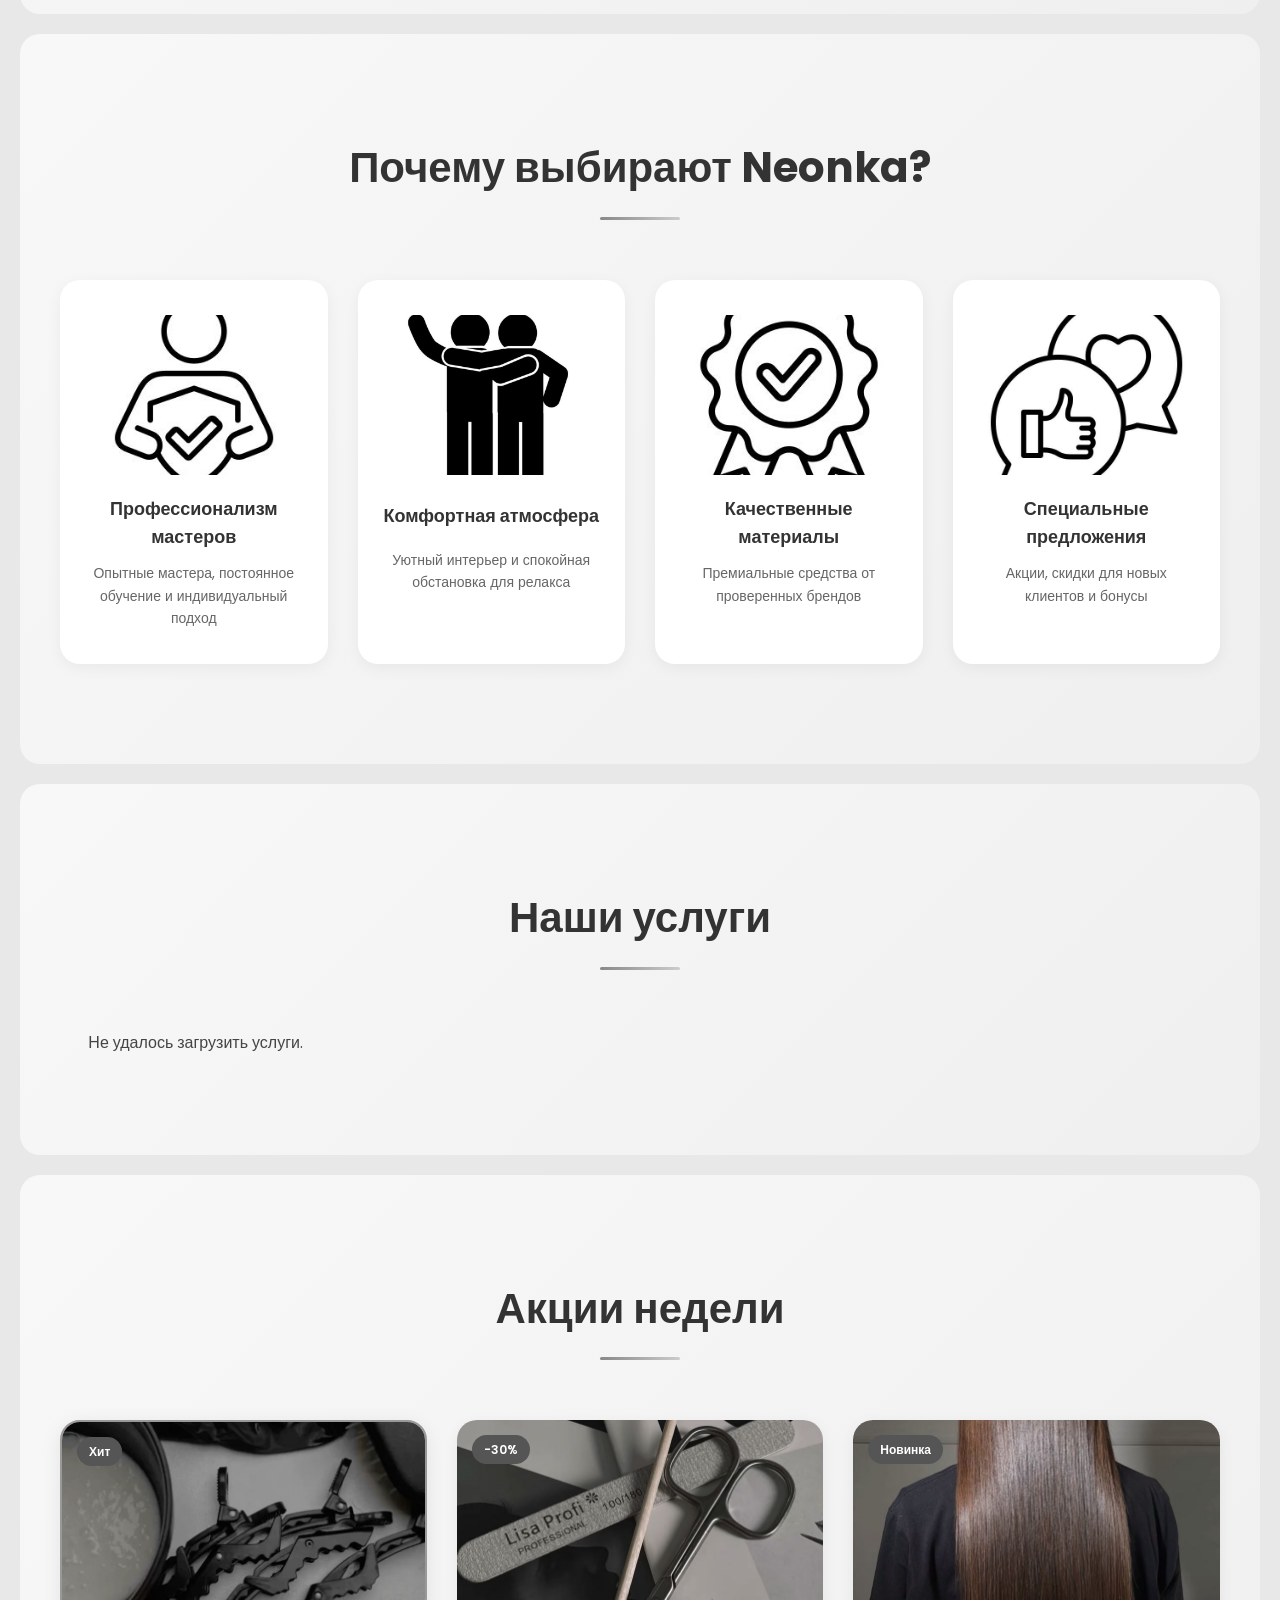
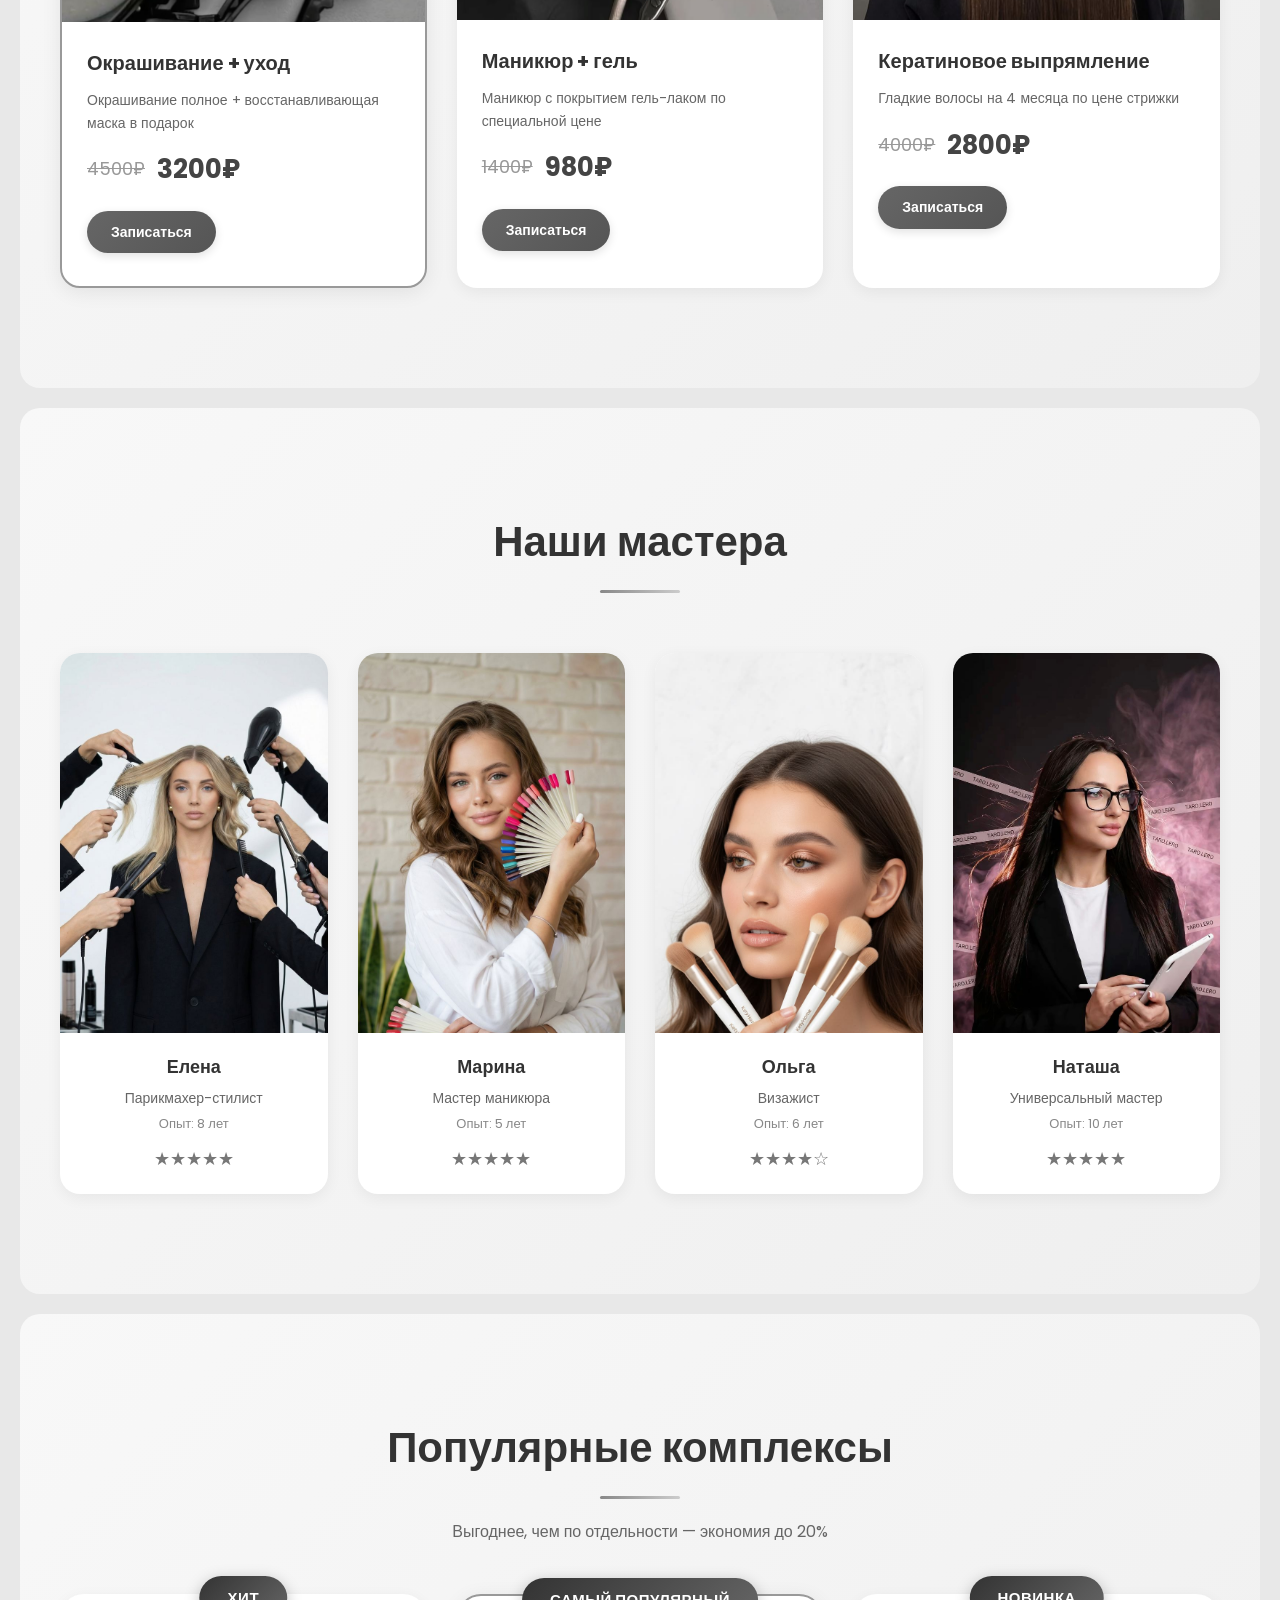
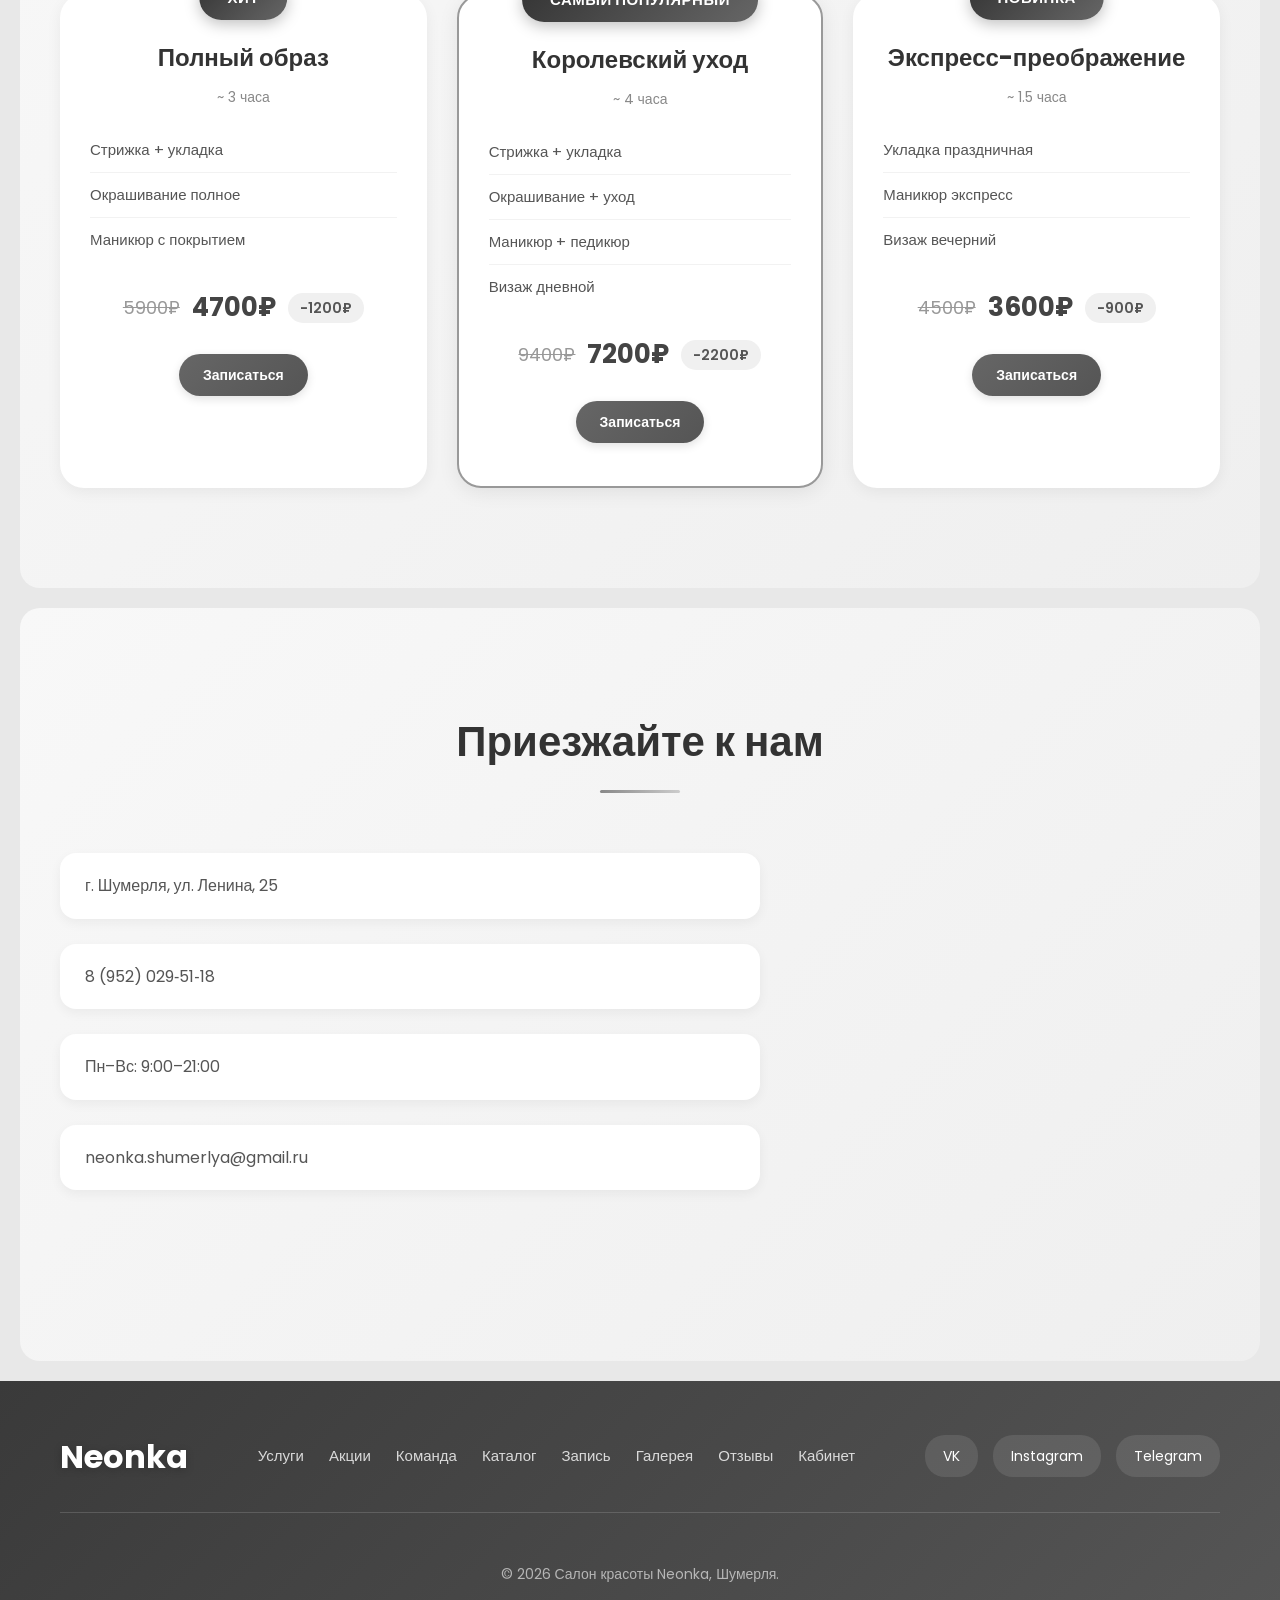
==== commit a850324e: "обновление" ====
--- a/index.html
+++ b/index.html
@@ -300,7 +300,7 @@
         </div>
         <div class="field">
           <label for="reg-password">Пароль *</label>
-          <input type="password" id="reg-password" name="password" placeholder="Минимум 6 символов" required>
+          <input type="password" id="reg-password" name="password" placeholder="Минимум 8 символов" required>
           <span class="err" id="reg-password-error"></span>
         </div>
         <div class="field">
--- a/style.css
+++ b/style.css
@@ -546,6 +546,7 @@
   outline: none; border-color: #888; box-shadow: 0 0 0 3px rgba(0,0,0,0.06); background: #fff;
 }
 .field input.error, .field select.error, .field textarea.error { border-color: #c0392b; background: #fef0ef; }
+.field input.valid, .field select.valid, .field textarea.valid { border-color: #27ae60; background: #f0faf4; }
 .err { display: block; color: #888; font-size: 13px; margin-top: 6px; }
 .radios { display: flex; gap: 20px; flex-wrap: wrap; }
 .radio { display: flex; align-items: center; gap: 8px; cursor: pointer; font-size: 15px; color: #555; }
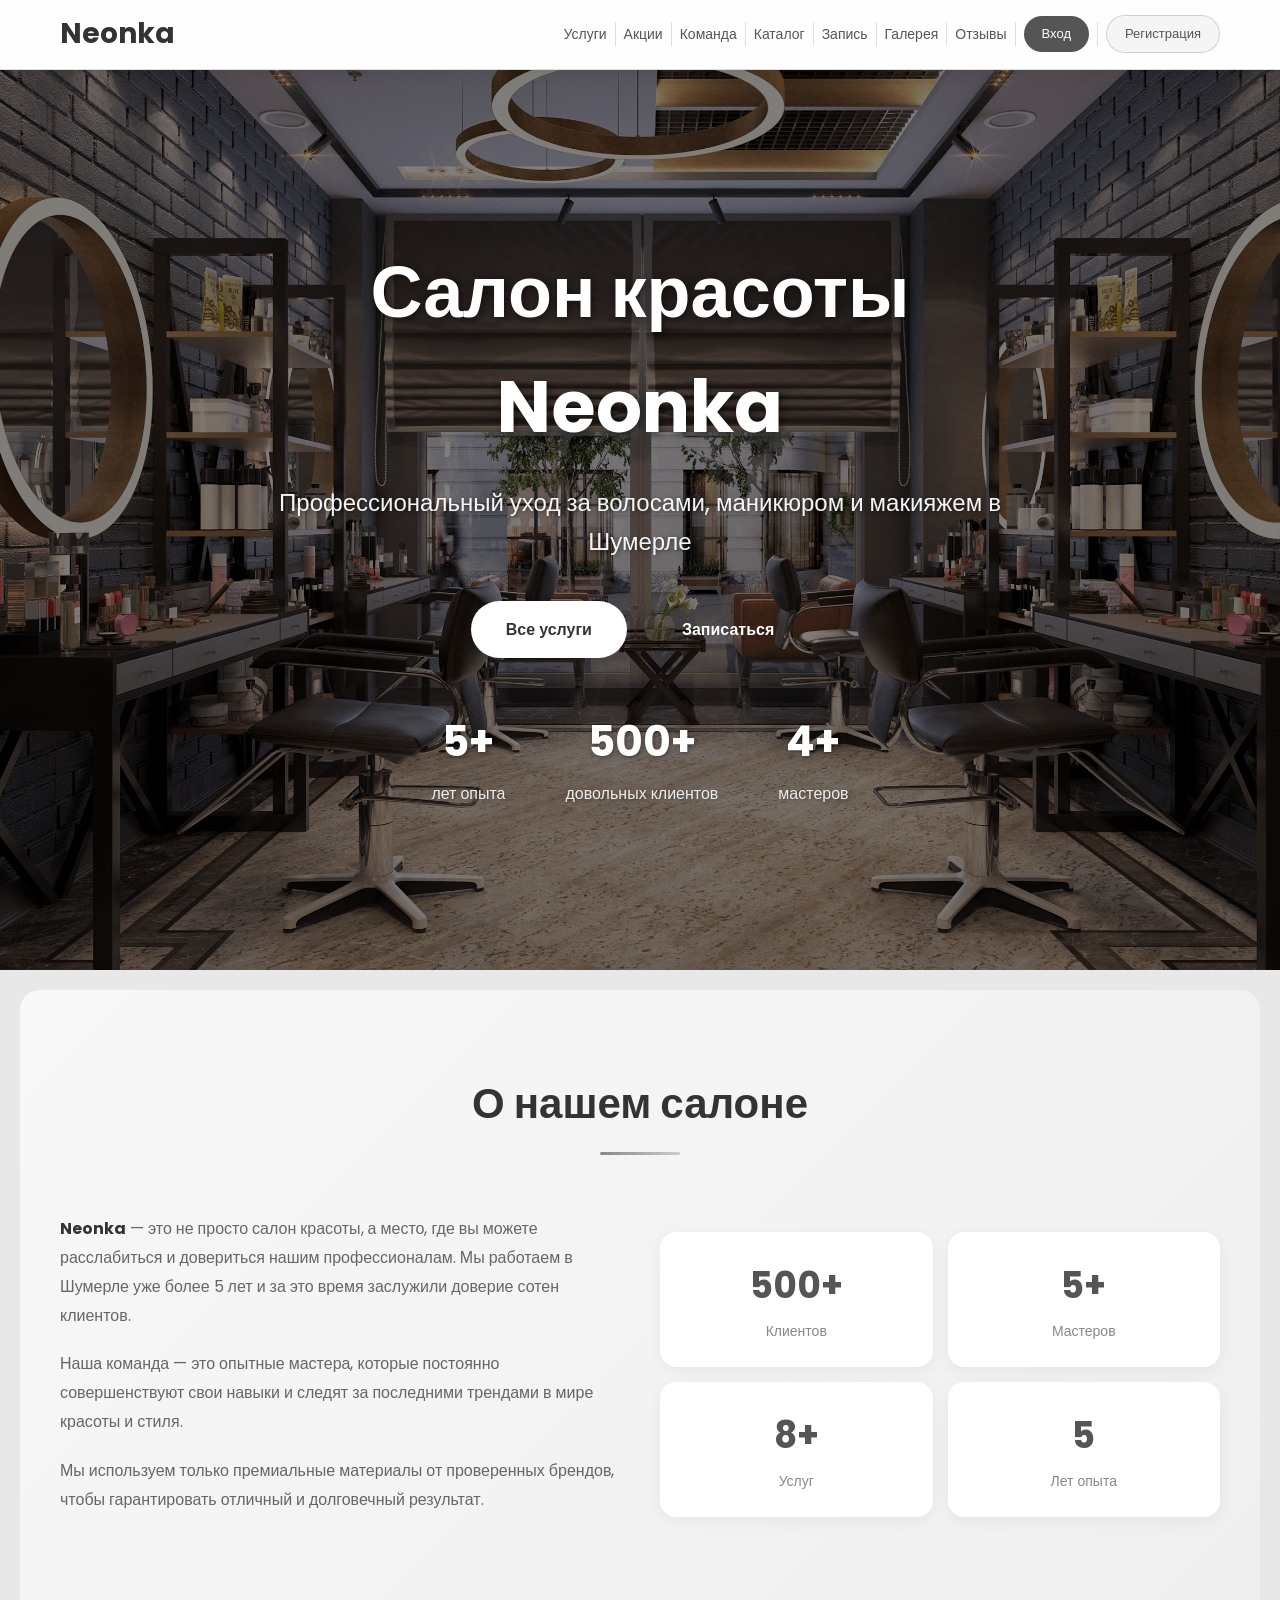
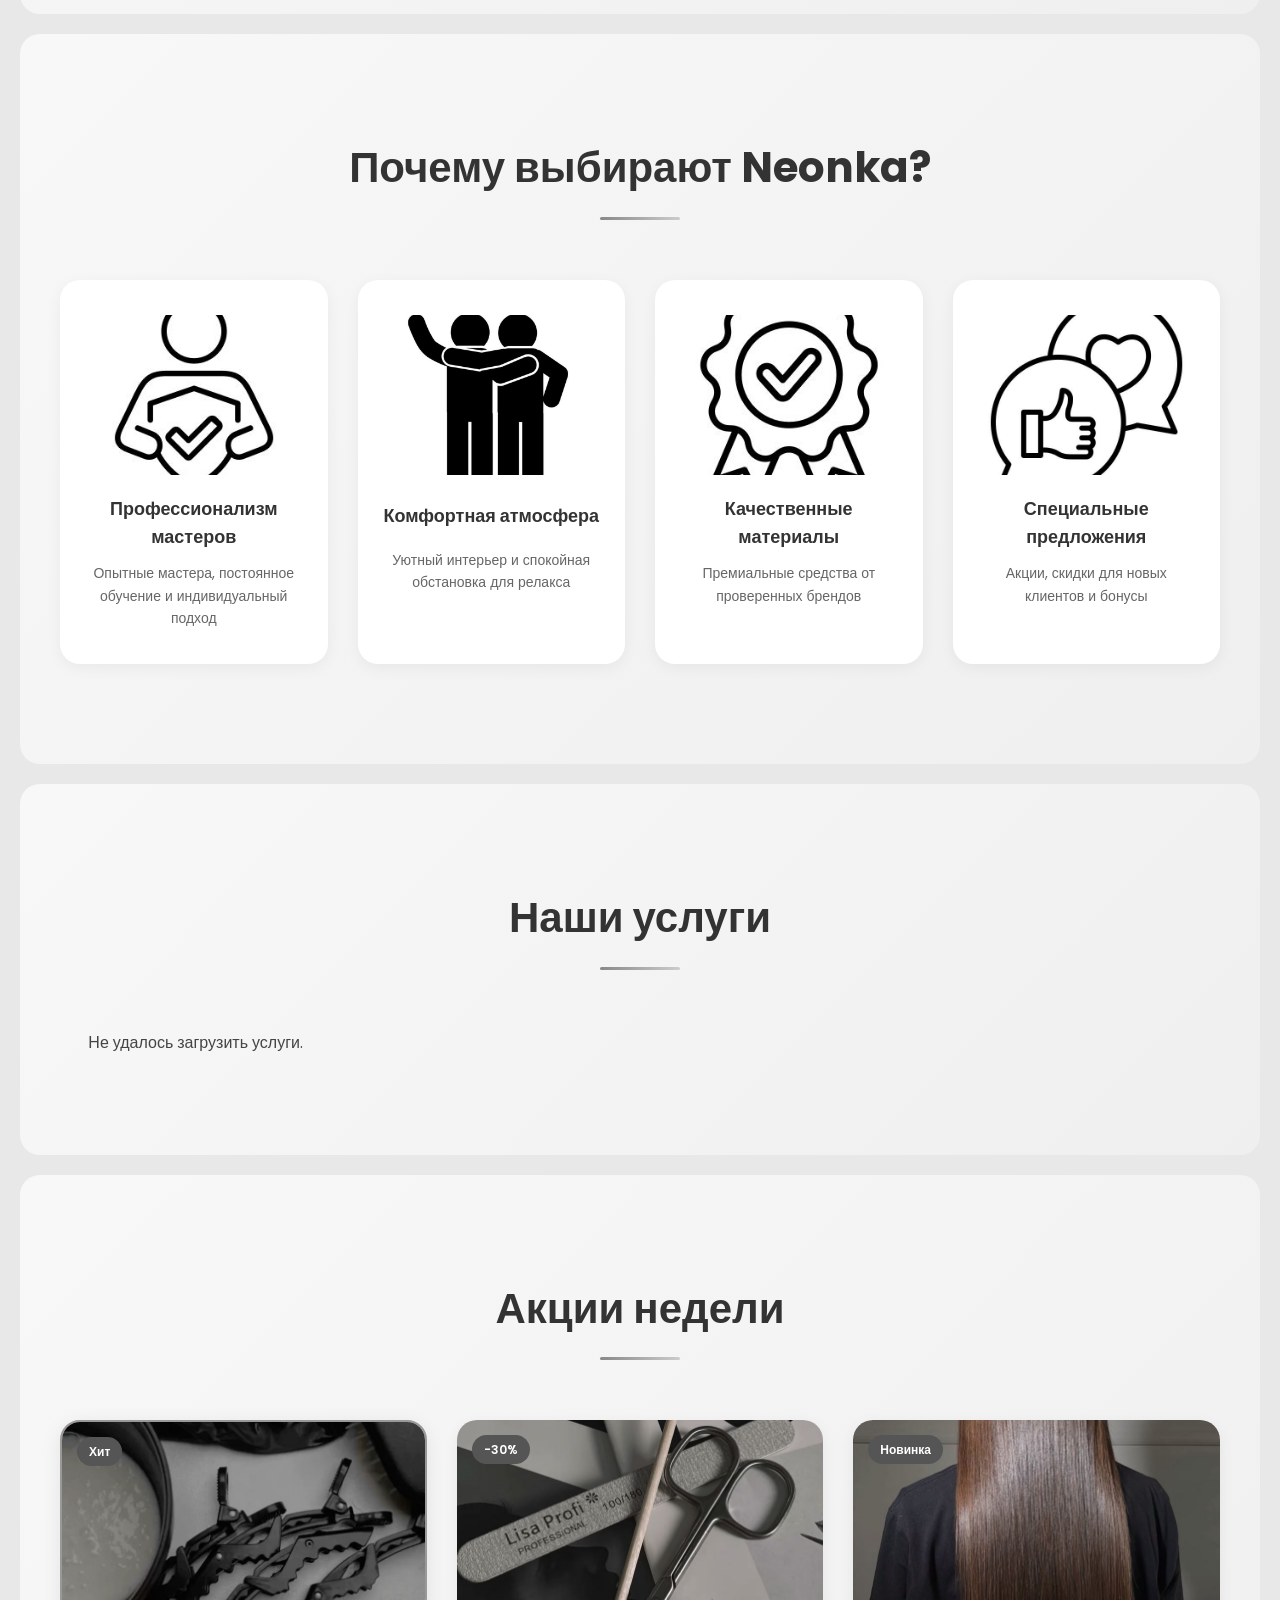
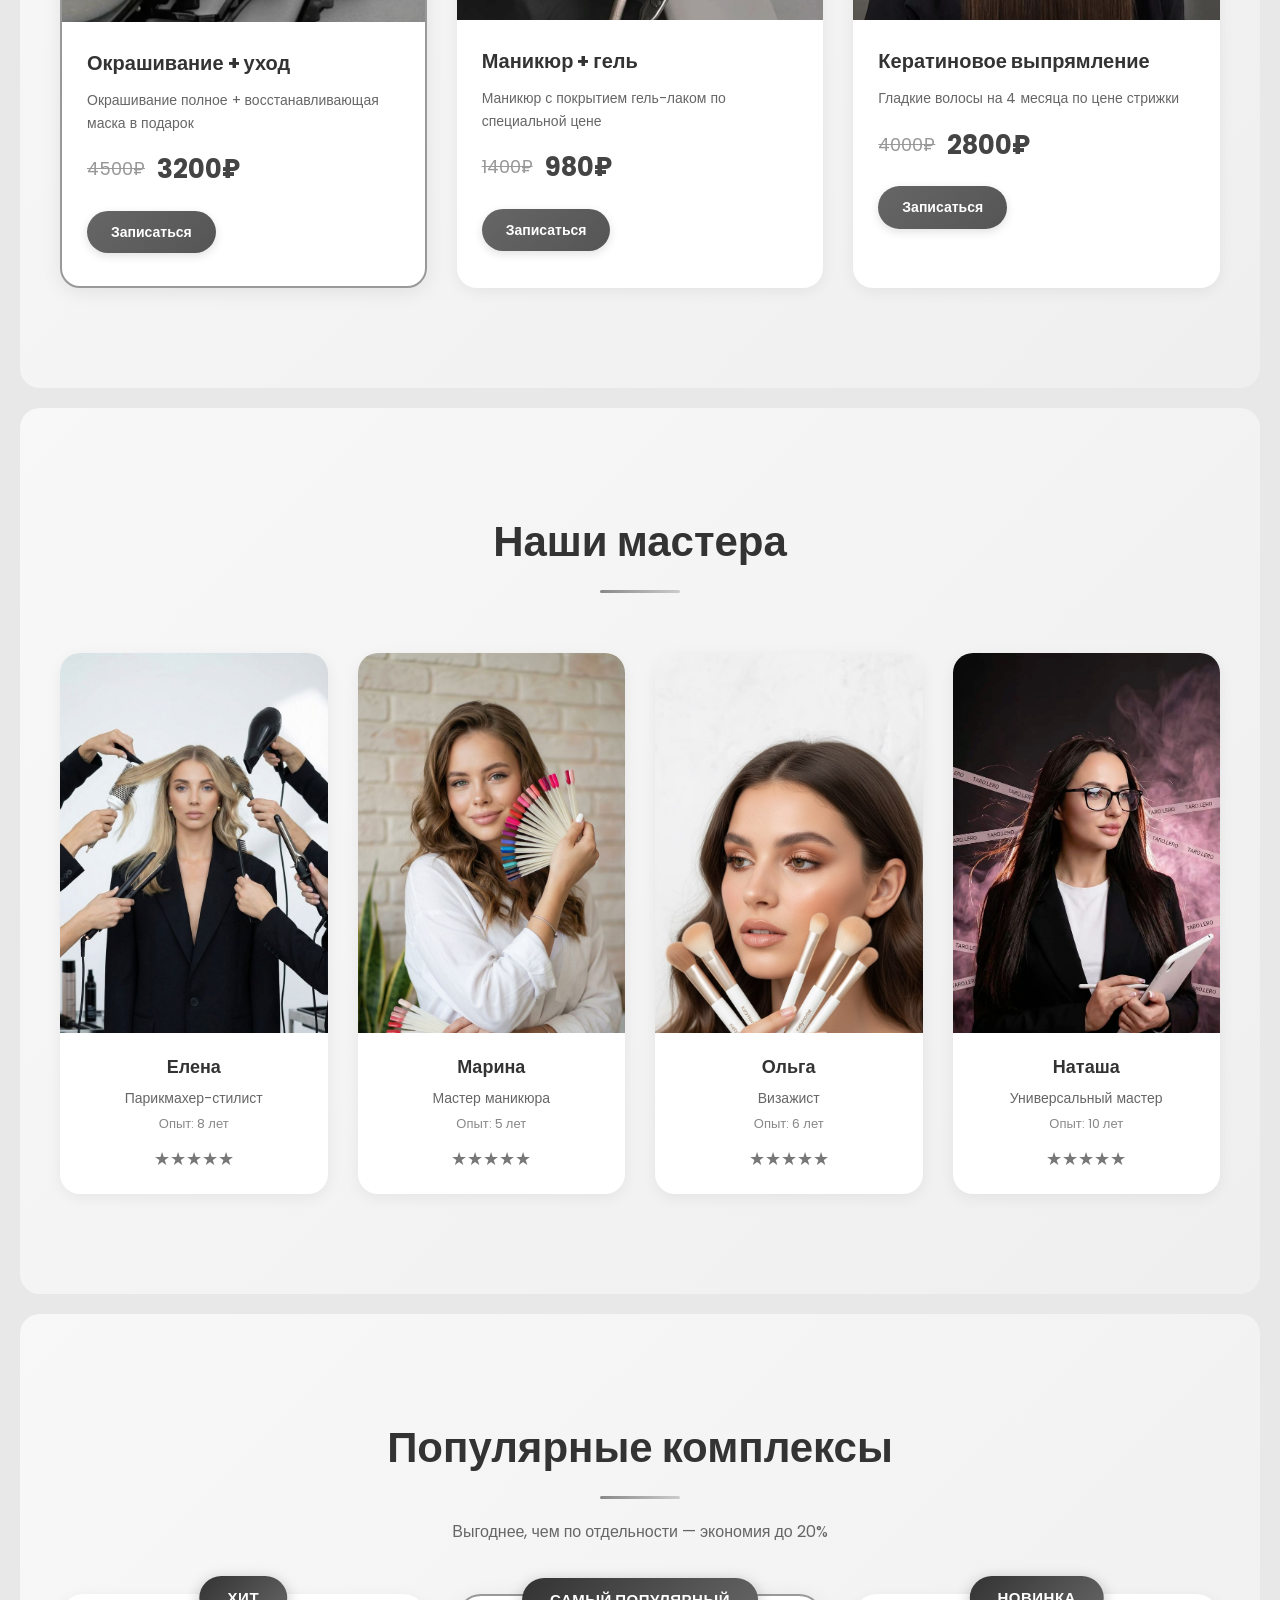
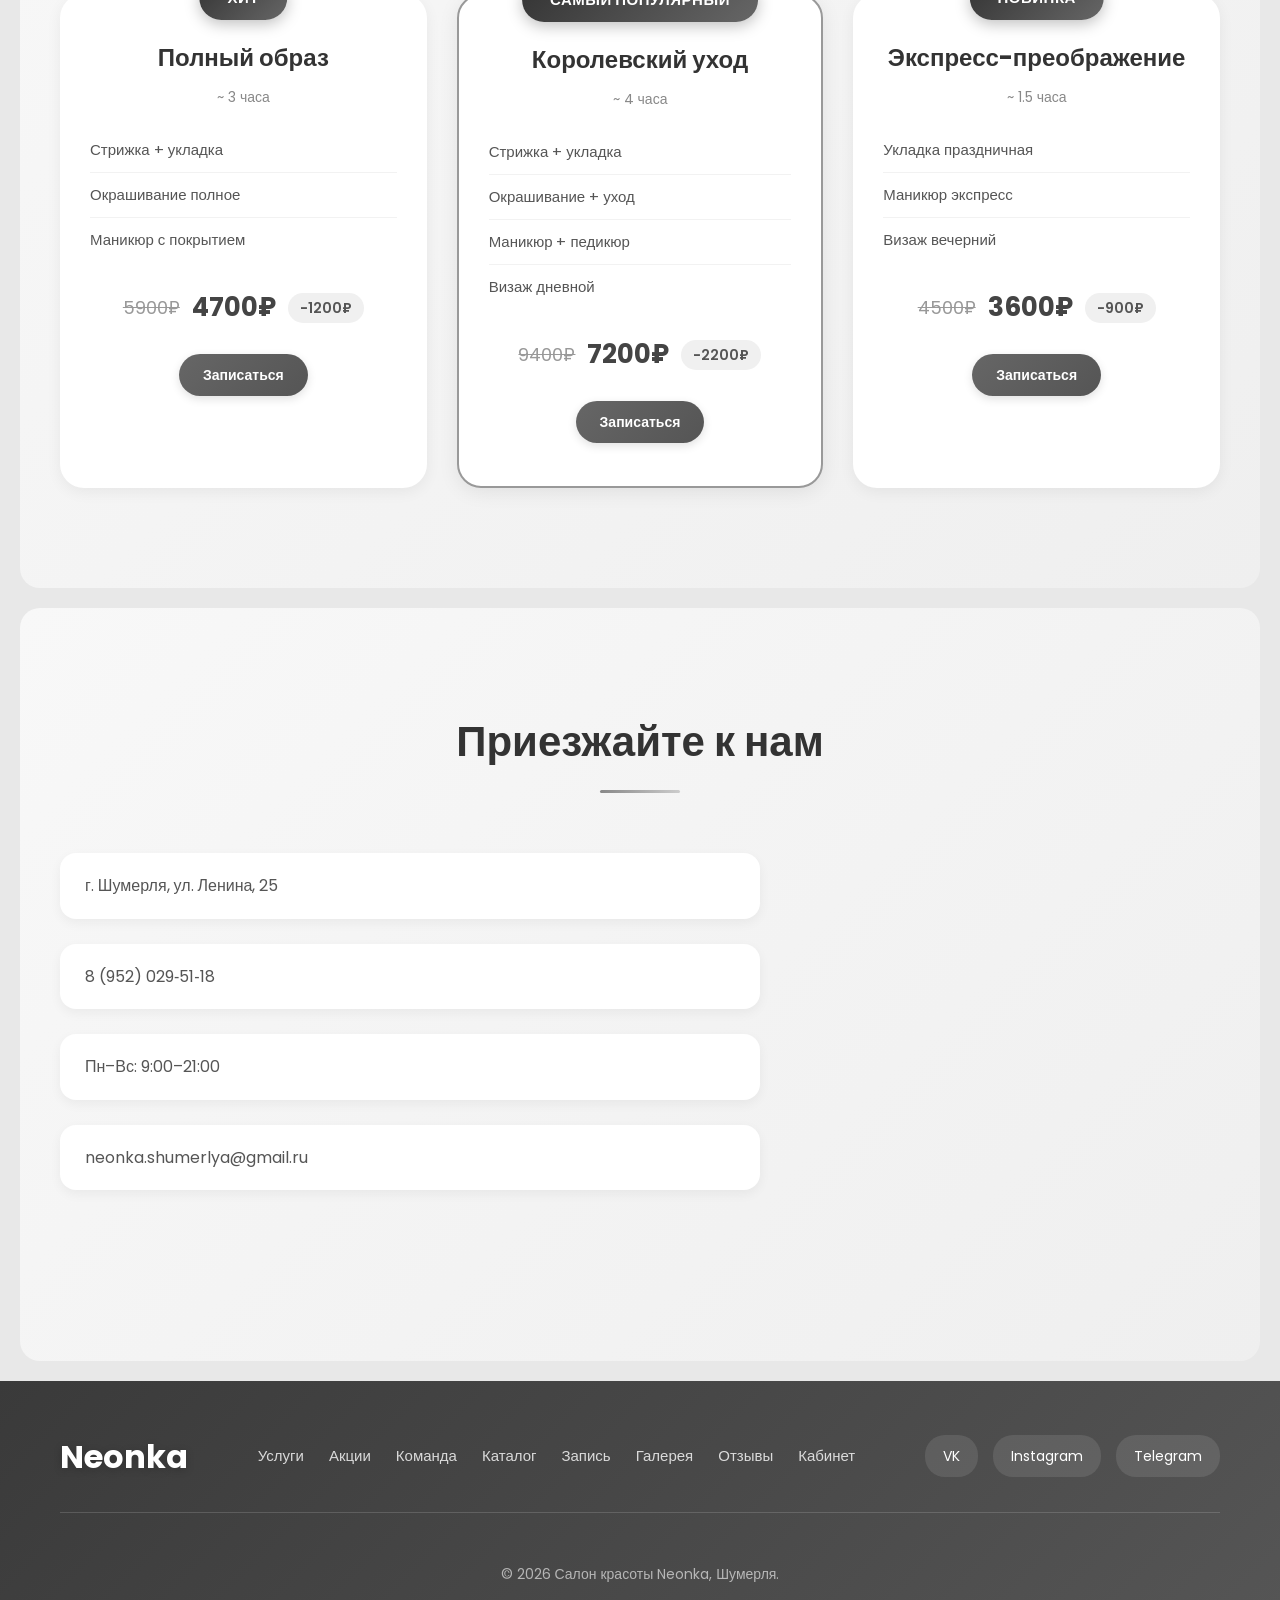
==== commit e647f47d: "сохр" ====
--- a/index.html
+++ b/index.html
@@ -44,7 +44,7 @@
         <div class="hero-stats">
           <div class="stat"><span>5+</span> лет опыта</div>
           <div class="stat"><span>500+</span> довольных клиентов</div>
-          <div class="stat"><span>5+</span> мастеров</div>
+          <div class="stat"><span>4+</span> мастеров</div>
         </div>
       </div>
     </div>
@@ -178,7 +178,7 @@
         </div>
         <div class="member fade-in stagger-3">
           <div class="photo"><img src="img/olga.jpg" alt="Ольга" loading="lazy"></div>
-          <div class="info"><h3>Ольга</h3><p class="role">Визажист</p><p class="exp">Опыт: 6 лет</p><div class="stars">★★★★☆</div></div>
+          <div class="info"><h3>Ольга</h3><p class="role">Визажист</p><p class="exp">Опыт: 6 лет</p><div class="stars">★★★★★</div></div>
         </div>
         <div class="member fade-in stagger-4">
           <div class="photo"><img src="img/natasha.jpg" alt="Наташа" loading="lazy"></div>
--- a/style.css
+++ b/style.css
@@ -683,6 +683,10 @@
   .photo { height: 200px; }
 }
 
+
+
+
+
 /* ===== SMOOTH SCROLLBAR ===== */
 ::-webkit-scrollbar { width: 8px; }
 ::-webkit-scrollbar-track { background: #f0f0f0; }
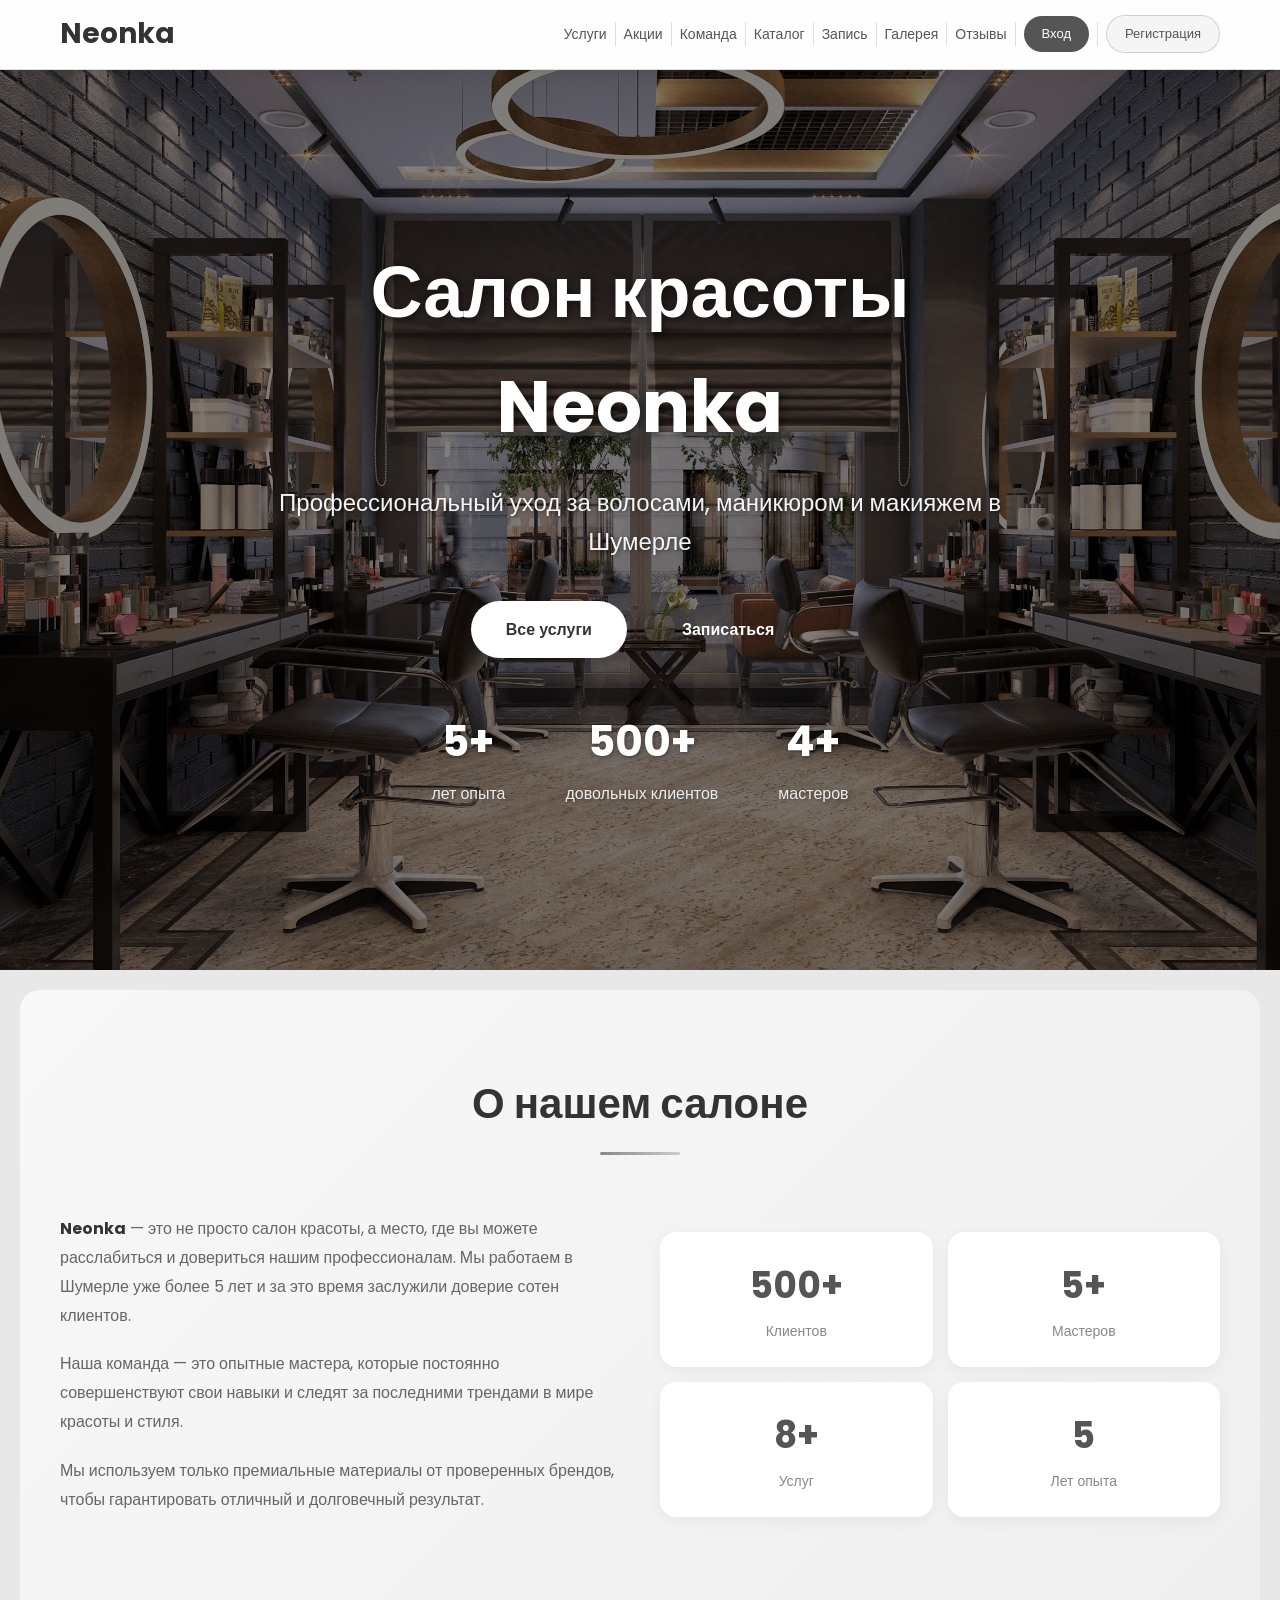
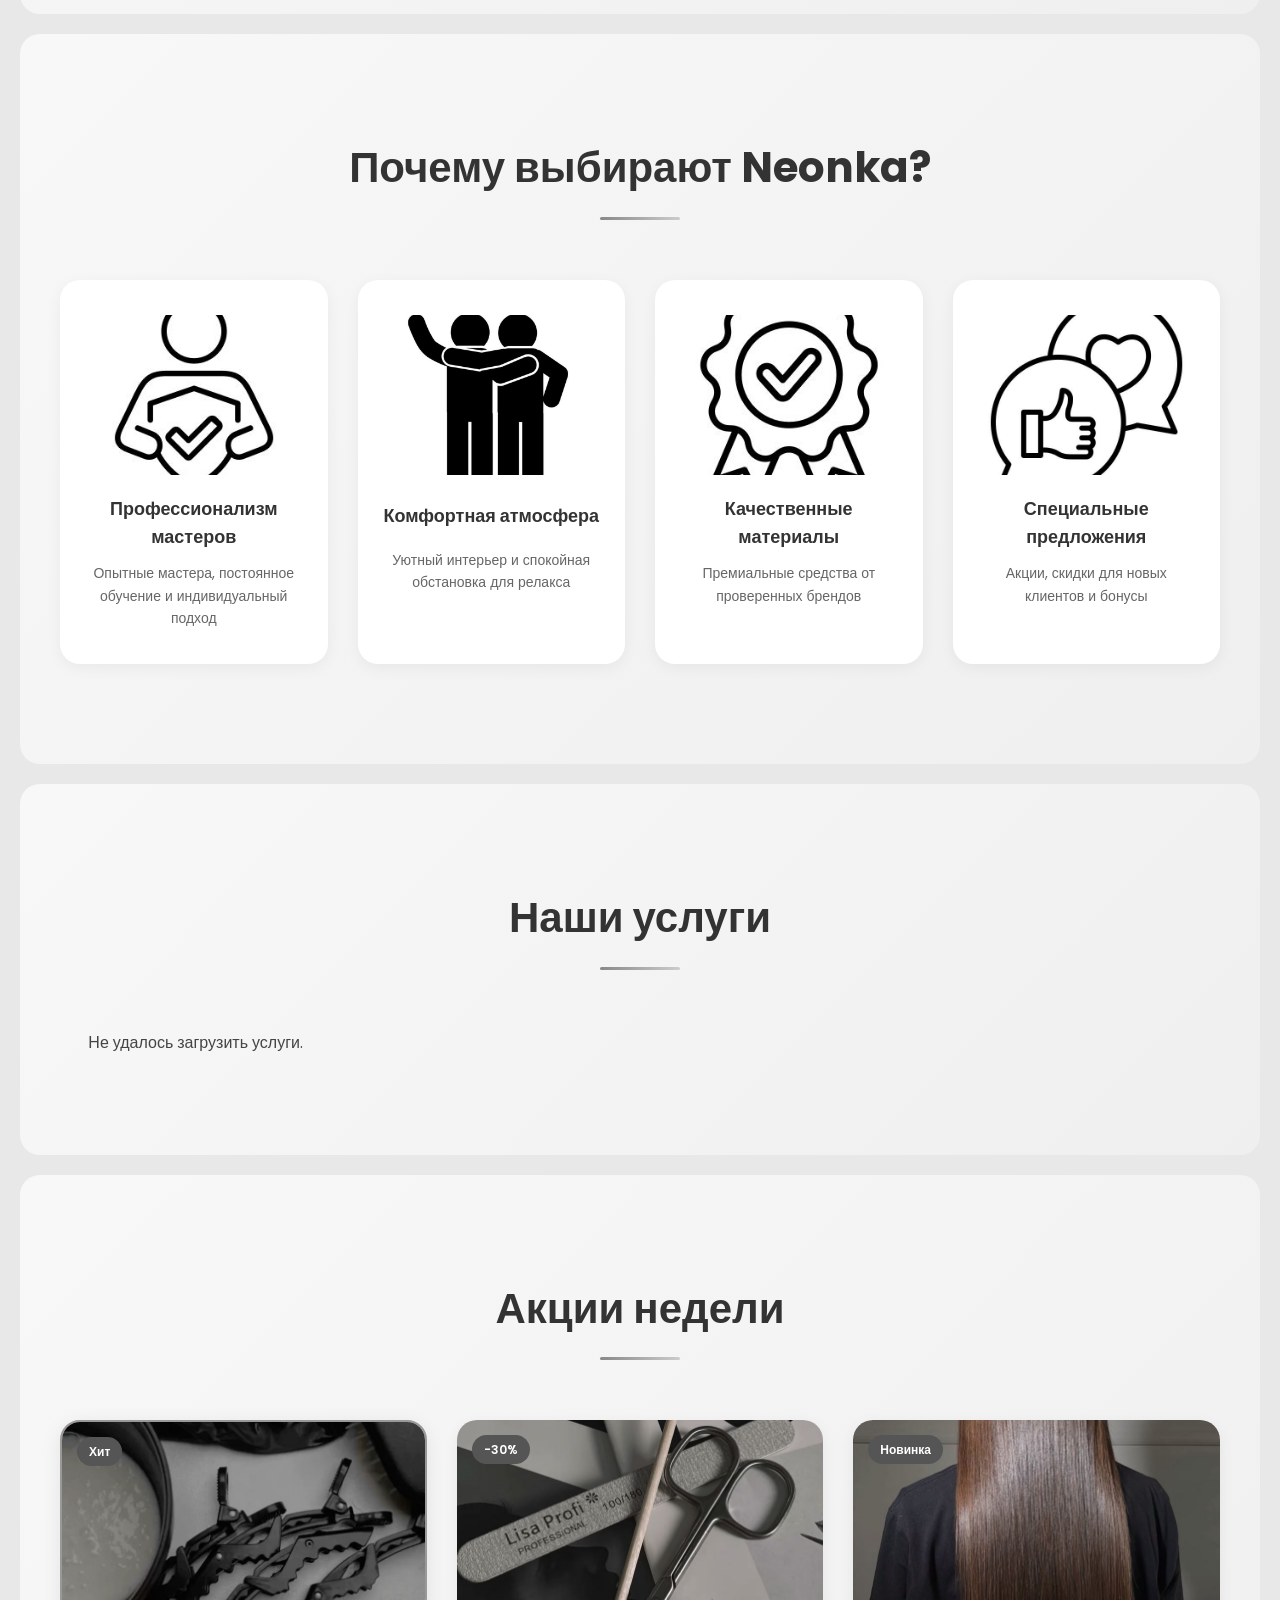
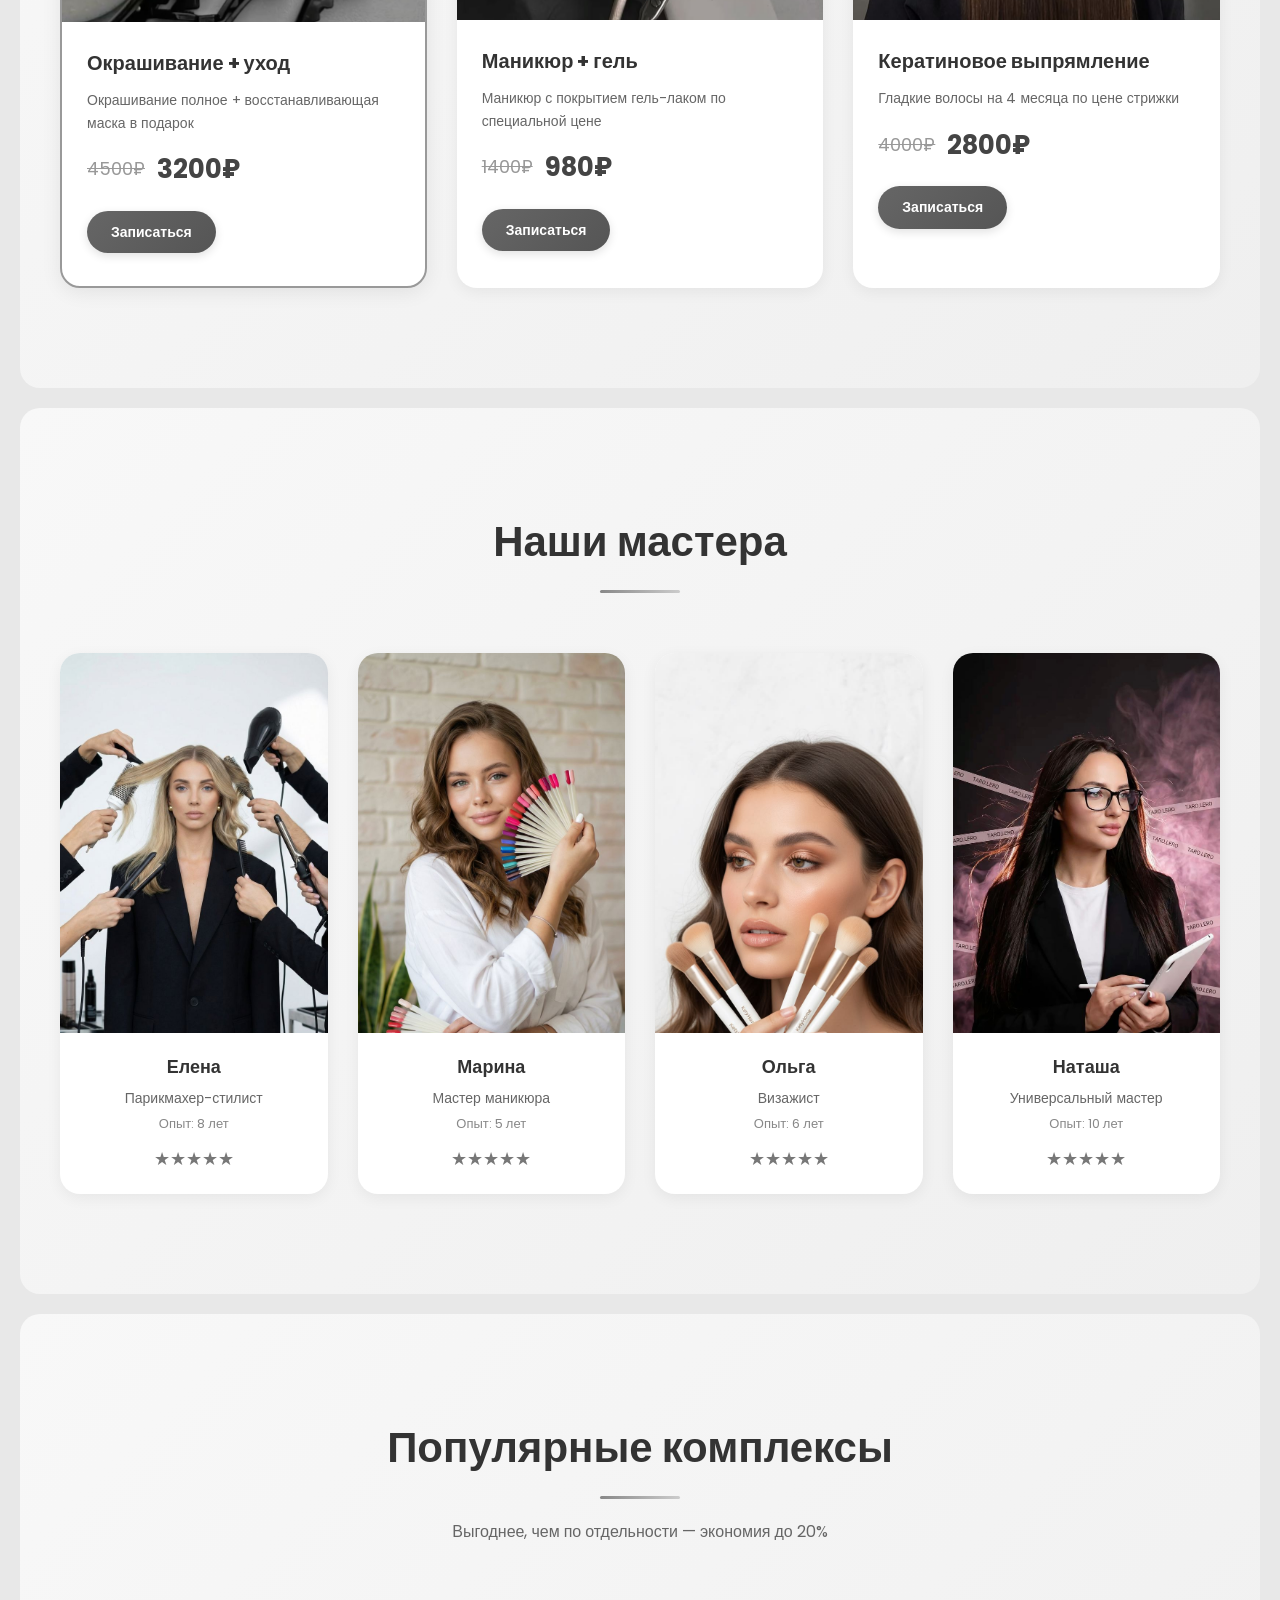
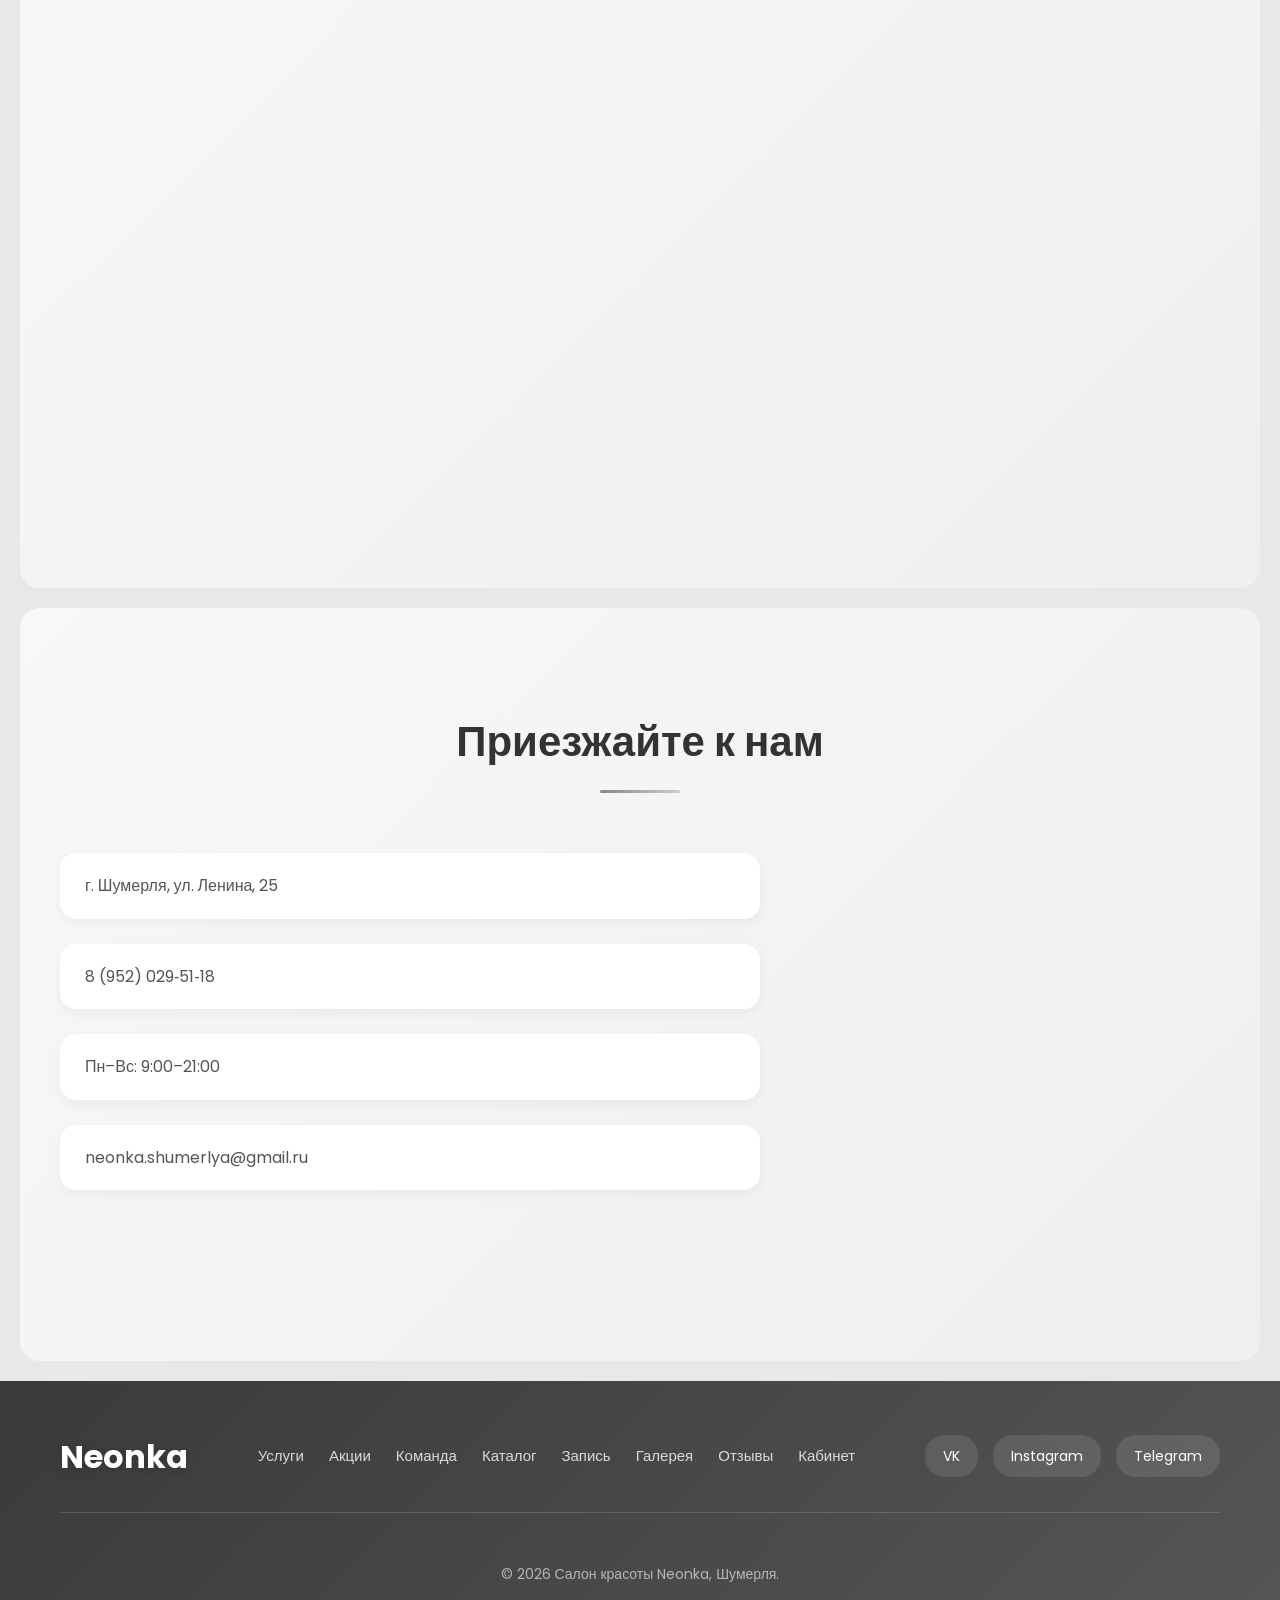
==== commit 0a913e5e: "сохр" ====
--- a/index.html
+++ b/index.html
@@ -7,7 +7,12 @@
   <meta name="description" content="Салон красоты Neonka в Шумерле — стрижки, окрашивание, маникюр, педикюр, визаж.">
   <title>Салон красоты Neonka | Шумерля</title>
   <link rel="icon" href="img/salona.jpg" type="image/jpeg">
+ <!-- подключение css-стилей -->
   <link rel="stylesheet" href="style.css">
+
+
+
+
   <link href="https://fonts.googleapis.com/css2?family=Poppins:wght@300;400;500;600;700&display=swap" rel="stylesheet">
 </head>
 <body>
@@ -319,6 +324,7 @@
     </div>
   </div>
 
+    <!-- Подключение скриптов-->
   <script src="js/modal.js"></script>
   <script src="js/validation.js"></script>
   <script src="js/main.js"></script>
--- a/style.css
+++ b/style.css
@@ -1,4 +1,4 @@
-/* reset */
+/* СБРОС */
 * {
   margin: 0;
   padding: 0;
@@ -24,26 +24,53 @@
   padding: 0 20px;
 }
 
-/* ===== ANIMATIONS ===== */
+/* ===== АНИМАЦИИ ===== */
+
 @keyframes fadeInUp {
-  from { opacity: 0; transform: translateY(40px); }
-  to { opacity: 1; transform: translateY(0); }
-}
+  from { opacity: 0;
+     transform: translateY(40px);
+     }
+
+
+  to {
+     opacity: 1;
+      transform: translateY(0);
+     }
+}
+
 @keyframes fadeInLeft {
-  from { opacity: 0; transform: translateX(-40px); }
-  to { opacity: 1; transform: translateX(0); }
+  from { opacity: 0;
+     transform: translateX(-40px);
+     }
+     
+  to { opacity: 1; 
+    transform: translateX(0);
+   }
 }
 @keyframes fadeInRight {
-  from { opacity: 0; transform: translateX(40px); }
-  to { opacity: 1; transform: translateX(0); }
+  from { opacity: 0; 
+    transform: translateX(40px);
+   }
+  to { opacity: 1;
+     transform: translateX(0);
+     }
 }
 @keyframes scaleIn {
-  from { opacity: 0; transform: scale(0.9); }
-  to { opacity: 1; transform: scale(1); }
+  from { opacity: 0; 
+    transform: scale(0.9);
+   }
+  to { opacity: 1;
+     transform: scale(1); 
+    }
 }
 @keyframes float {
-  0%, 100% { transform: translateY(0); }
-  50% { transform: translateY(-10px); }
+  0%, 100% {
+     transform: translateY(0);
+     }
+  
+     50% {
+    transform: translateY(-10px);
+   }
 }
 @keyframes shimmer {
   0% { background-position: -200% center; }
@@ -54,24 +81,57 @@
   50% { transform: scale(1.05); }
 }
 @keyframes rotateIn {
-  from { opacity: 0; transform: rotate(-10deg) scale(0.9); }
-  to { opacity: 1; transform: rotate(0) scale(1); }
-}
-
-/* ===== SCROLL ANIMATIONS ===== */
-.fade-in { opacity: 0; transform: translateY(40px); transition: opacity 0.8s ease, transform 0.8s ease; }
-.fade-in-left { opacity: 0; transform: translateX(-50px); transition: opacity 0.8s ease, transform 0.8s ease; }
-.fade-in-right { opacity: 0; transform: translateX(50px); transition: opacity 0.8s ease, transform 0.8s ease; }
-.scale-in { opacity: 0; transform: scale(0.85); transition: opacity 0.7s ease, transform 0.7s ease; }
-.fade-in.visible, .fade-in-left.visible, .fade-in-right.visible, .scale-in.visible {
-  opacity: 1; transform: translateY(0) translateX(0) scale(1);
-}
-.stagger-1 { transition-delay: 0.1s; } .stagger-2 { transition-delay: 0.2s; }
-.stagger-3 { transition-delay: 0.3s; } .stagger-4 { transition-delay: 0.4s; }
-.stagger-5 { transition-delay: 0.5s; } .stagger-6 { transition-delay: 0.6s; }
-.stagger-7 { transition-delay: 0.7s; } .stagger-8 { transition-delay: 0.8s; }
-
-/* ===== HEADER ===== */
+  from { opacity: 0;
+     transform: rotate(-10deg) scale(0.9);
+     }
+  to { opacity: 1;
+     transform: rotate(0) scale(1); 
+    }
+}
+
+/* ===== СКРОЛЛ АНИМАЦИИ ===== */
+.fade-in {
+   opacity: 0; 
+   transform: translateY(40px);
+    transition: opacity 0.8s ease, 
+    transform 0.8s ease; 
+  }
+.fade-in-left {
+   opacity: 0; 
+   transform: translateX(-50px);
+    transition: opacity 0.8s ease,
+     transform 0.8s ease;
+     }
+.fade-in-right {
+   opacity: 0;
+    transform: translateX(50px);
+    transition: opacity 0.8s ease,
+     transform 0.8s ease;
+     }
+.scale-in {
+  opacity: 0; 
+  transform: scale(0.85);
+   transition: opacity 0.7s ease,
+    transform 0.7s ease; 
+  }
+.fade-in.visible,
+ .fade-in-left.visible, 
+ .fade-in-right.visible,
+  .scale-in.visible {
+  opacity: 1;
+   transform: translateY(0) translateX(0) scale(1);
+}
+
+.stagger-1 { transition-delay: 0.1s; } 
+.stagger-2 { transition-delay: 0.2s; }
+.stagger-3 { transition-delay: 0.3s; } 
+.stagger-4 { transition-delay: 0.4s; }
+.stagger-5 { transition-delay: 0.5s; } 
+.stagger-6 { transition-delay: 0.6s; }
+.stagger-7 { transition-delay: 0.7s; }
+ .stagger-8 { transition-delay: 0.8s; }
+
+/* ===== ВЕРСТКА ===== */
 .header {
   background: rgba(255, 255, 255, 0.95);
   backdrop-filter: blur(10px);
@@ -83,132 +143,322 @@
   box-shadow: 0 2px 15px rgba(0, 0, 0, 0.08);
   transition: box-shadow 0.3s;
 }
-.header.scrolled { padding: 8px 0; box-shadow: 0 4px 30px rgba(0,0,0,0.12); }
-.header .container { display: flex; justify-content: space-between; align-items: center; }
+.header.scrolled {
+   padding: 8px 0; 
+   box-shadow: 0 4px 30px rgba(0,0,0,0.12);
+   }
+.header .container {
+   display: flex; 
+   justify-content: space-between;
+    align-items: center; 
+  }
+
 .logo {
-  font-size: 28px; font-weight: 700; color: #333; text-decoration: none;
+  font-size: 28px; 
+  font-weight: 700; 
+  color: #333;
+   text-decoration: none;
   transition: transform 0.3s;
 }
-.logo:hover { transform: scale(1.05); }
-.nav { display: flex; align-items: center; gap: 6px; }
-.sep { width: 1px; height: 24px; background: rgba(0,0,0,0.12); margin: 0 2px; }
+
+.logo:hover {
+   transform: scale(1.05); 
+  }
+
+.nav { 
+  display: flex; 
+  align-items: center;
+   gap: 6px;
+   }
+
+.sep {
+   width: 1px;
+    height: 24px;
+     background: rgba(0,0,0,0.12);
+      margin: 0 2px;
+     }
+
 .nav a {
-  color: #555; text-decoration: none; font-size: 14px; font-weight: 500;
-  transition: color 0.3s; white-space: nowrap; position: relative;
-}
+  color: #555; 
+  text-decoration: none;
+   font-size: 14px;
+    font-weight: 500;
+  transition: color 0.3s;
+   white-space: nowrap;
+    position: relative;
+}
+
 .nav a::after {
-  content: ''; position: absolute; bottom: -4px; left: 0; width: 0;
-  height: 2px; background: #555; transition: width 0.3s;
-}
-.nav a:hover::after { width: 100%; }
-.nav a:hover { color: #333; }
-
-/* auth buttons */
+  content: '';
+   position: absolute; 
+   bottom: -4px; left: 0; 
+   width: 0;
+  height: 2px;
+   background: #555;
+    transition: width 0.3s;
+}
+
+.nav a:hover::after { 
+  width: 100%;
+ }
+
+.nav a:hover {
+  color: #333;
+ }
+
+/* КНОПКА */
 .btn-auth {
-  padding: 8px 18px; border-radius: 20px; font-size: 13px; font-weight: 500;
-  cursor: pointer; border: none; transition: background 0.3s; font-family: "Poppins", sans-serif;
-}
-.btn-in { background: #555; color: #fff; }
-.btn-in:hover { background: #333; }
-.btn-up { background: #f5f5f5; color: #555; border: 1px solid rgba(0,0,0,0.15); }
-.btn-up:hover { background: #eee; }
+  padding: 8px 18px; 
+  border-radius: 20px; 
+  font-size: 13px; 
+  font-weight: 500;
+  cursor: pointer;
+   border: none; 
+   transition: background 0.3s;
+    font-family: "Poppins", sans-serif;
+}
+.btn-in { 
+  background: #555; 
+  color: #fff;
+ }
+
+.btn-in:hover {
+   background: #333; 
+  }
+
+.btn-up {
+   background: #f5f5f5;
+    color: #555;
+     border: 1px solid rgba(0,0,0,0.15);
+     }
+.btn-up:hover {
+   background: #eee; 
+  }
 
 /* ===== HERO ===== */
 .hero {
-  position: relative; min-height: 100vh; display: flex; align-items: center;
-  justify-content: center; background: url('img/salona.jpg') center center / cover no-repeat;
-  margin: 0; border-radius: 0;
-}
+  position: relative; 
+  min-height: 100vh;
+   display: flex;
+    align-items: center;
+  justify-content: center;
+   background: url('img/salona.jpg') center center / cover no-repeat;
+  margin: 0; 
+  border-radius: 0;
+}
+
 .hero::before {
-  content: ''; position: absolute; top: 0; left: 0; right: 0; bottom: 0;
-  background: rgba(0,0,0,0.5); z-index: 1;
-}
-.hero-overlay { position: absolute; top: 0; left: 0; right: 0; bottom: 0; background: none; z-index: 1; }
-.hero .container { position: relative; z-index: 2; }
+  content: '';
+   position: absolute; 
+   top: 0; 
+   left: 0; 
+   right: 0; 
+   bottom: 0;
+  background: rgba(0,0,0,0.5); 
+  z-index: 1;
+}
+.hero-overlay {
+   position: absolute; 
+   top: 0;
+    left: 0;
+    right: 0;
+     bottom: 0; 
+     background: none;
+      z-index: 1; 
+    }
+.hero .container {
+   position: relative;
+    z-index: 2;
+  }
 .hero-content {
-  text-align: center; color: #fff; max-width: 800px; margin: 0 auto;
-  padding: 40px 20px; animation: fadeInUp 1s ease;
+  text-align: center;
+   color: #fff; 
+   max-width: 800px;
+    margin: 0 auto;
+  padding: 40px 20px;
+   animation: fadeInUp 1s ease;
 }
 .hero-content h1 {
-  font-size: 72px; margin-bottom: 20px; color: #fff;
+  font-size: 72px;
+   margin-bottom: 20px;
+    color: #fff;
   text-shadow: 2px 2px 8px rgba(0,0,0,0.5);
 }
 .hero-content p {
-  font-size: 24px; margin-bottom: 40px; color: #f5f5f5;
-  text-shadow: 1px 1px 4px rgba(0,0,0,0.5); animation: fadeInUp 1s ease 0.3s both;
+  font-size: 24px;
+   margin-bottom: 40px; 
+   color: #f5f5f5;
+  text-shadow: 1px 1px 4px rgba(0,0,0,0.5);
+   animation: fadeInUp 1s ease 0.3s both;
 }
 .hero-btns {
-  display: flex; gap: 20px; justify-content: center; margin-bottom: 50px;
+  display: flex; 
+  gap: 20px;
+   justify-content: center;
+    margin-bottom: 50px;
   animation: fadeInUp 1s ease 0.5s both;
 }
 .btn-hero {
-  background: #fff; color: #333; padding: 16px 35px; border-radius: 50px;
-  font-size: 16px; font-weight: 600; text-decoration: none; transition: all 0.3s; border: 2px solid #fff;
-}
-.btn-hero:hover { background: transparent; color: #fff; }
+  background: #fff;
+   color: #333; 
+   padding: 16px 35px;
+    border-radius: 50px;
+  font-size: 16px;
+   font-weight: 600;
+    text-decoration: none; 
+    transition: all 0.3s;
+     border: 2px solid #fff;
+}
+.btn-hero:hover { 
+  background: transparent; 
+  color: #fff;
+ }
+
 .btn-hero-light {
-  background: transparent; color: #fff; padding: 16px 35px; border-radius: 50px;
-  font-size: 16px; font-weight: 600; text-decoration: none; transition: all 0.3s; border: 2px solid #fff;
-}
-.btn-hero-light:hover { background: #fff; color: #333; }
+  background: transparent;
+   color: #fff;
+    padding: 16px 35px;
+     border-radius: 50px;
+  font-size: 16px; 
+  font-weight: 600;
+   text-decoration: none;
+   transition: all 0.3s;
+    border: 2px solid #fff;
+}
+
+.btn-hero-light:hover { 
+  background: #fff;
+   color: #333; 
+  }
 .hero-stats {
-  display: flex; gap: 60px; justify-content: center; color: #fff;
+  display: flex;
+   gap: 60px;
+    justify-content: center;
+     color: #fff;
   animation: fadeInUp 1s ease 0.7s both;
 }
-.stat { text-align: center; }
+
+.stat {
+   text-align: center;
+   }
+
 .stat span {
-  display: block; font-size: 42px; font-weight: 700; color: #fff;
-  margin-bottom: 5px; text-shadow: 1px 1px 4px rgba(0,0,0,0.4);
-}
-.stat { font-size: 16px; color: #eee; text-shadow: 1px 1px 3px rgba(0,0,0,0.3); }
+  display: block; 
+  font-size: 42px;
+   font-weight: 700;
+    color: #fff;
+  margin-bottom: 5px;
+   text-shadow: 1px 1px 4px rgba(0,0,0,0.4);
+}
+
+.stat { 
+  font-size: 16px;
+   color: #eee;
+    text-shadow: 1px 1px 3px rgba(0,0,0,0.3); 
+  }
 
 /* ===== HEADINGS ===== */
 h2 {
-  text-align: center; font-size: 42px; margin-bottom: 60px; color: #333;
+  text-align: center;
+   font-size: 42px; 
+   margin-bottom: 60px; 
+   color: #333;
   position: relative;
 }
+
 h2::after {
-  content: ''; display: block; width: 80px; height: 3px;
-  background: linear-gradient(90deg, #888, #ccc); margin: 15px auto 0; border-radius: 2px;
-}
-
-/* ===== BUTTONS ===== */
+  content: '';
+   display: block;
+    width: 80px; 
+    height: 3px;
+  background: linear-gradient(90deg, #888, #ccc);
+   margin: 15px auto 0; 
+   border-radius: 2px;
+}
+
+/* =====КНОПКИ ===== */
 .btn {
-  padding: 16px 35px; border: none; border-radius: 50px; font-size: 16px;
-  font-weight: 600; text-decoration: none; display: inline-block; cursor: pointer;
-  transition: all 0.3s; font-family: "Poppins", sans-serif; position: relative; overflow: hidden;
-}
+  padding: 16px 35px;
+   border: none; 
+   border-radius: 50px;
+    font-size: 16px;
+  font-weight: 600;
+   text-decoration: none; 
+   display: inline-block;
+    cursor: pointer;
+  transition: all 0.3s; 
+  font-family: "Poppins",
+   sans-serif;
+    position: relative;
+     overflow: hidden;
+}
+
 .btn-dark {
-  background: linear-gradient(135deg, #666, #555); color: #fff;
+  background: linear-gradient(135deg, #666, #555); 
+  color: #fff;
   box-shadow: 0 4px 12px rgba(0,0,0,0.15);
 }
+
 .btn-dark:hover {
-  background: linear-gradient(135deg, #444, #333); box-shadow: 0 6px 18px rgba(0,0,0,0.2);
+  background: linear-gradient(135deg,
+   #444, #333);
+    box-shadow: 0 6px 18px rgba(0,0,0,0.2);
   transform: translateY(-2px);
 }
-.btn-light { background: #f5f5f5; color: #555; border: 1px solid rgba(0,0,0,0.15); }
-.btn-light:hover { background: #eee; transform: translateY(-2px); }
+
+.btn-light {
+   background: #f5f5f5; 
+   color: #555;
+    border: 1px solid rgba(0,0,0,0.15);
+   }
+
+.btn-light:hover {
+   background: #eee;
+    transform: translateY(-2px);
+   }
+
 .btn-sm {
-  padding: 10px 24px; font-size: 14px; background: linear-gradient(135deg, #666, #555);
-  color: #fff; border-radius: 50px; text-decoration: none; display: inline-block;
-  transition: all 0.3s; box-shadow: 0 3px 10px rgba(0,0,0,0.12);
-}
+  padding: 10px 24px;
+   font-size: 14px;
+    background: linear-gradient(135deg, #666, #555);
+  color: #fff; 
+  border-radius: 50px; 
+  text-decoration: none; 
+  display: inline-block;
+  transition: all 0.3s;
+   box-shadow: 0 3px 10px rgba(0,0,0,0.12);
+}
+
 .btn-sm:hover {
-  background: linear-gradient(135deg, #444, #333); box-shadow: 0 5px 15px rgba(0,0,0,0.2);
+  background: linear-gradient(135deg,
+   #444, #333);
+    box-shadow: 0 5px 15px rgba(0,0,0,0.2);
   transform: translateY(-2px);
 }
-.btn-full { width: 100%; text-align: center; }
-.link-center { text-align: center; margin-top: 40px; }
-
-/* ===== SECTION BACKGROUNDS ===== */
+
+.btn-full {
+   width: 100%; 
+   text-align: center; 
+  }
+
+.link-center { 
+  text-align: center;
+   margin-top: 40px; 
+  }
+
+/* ===== ДИЗАЙН САЙТА  ===== */
+
 .advantages, .services, .offers, .team, .packages, .reviews,
 .slider-area, .gallery, .steps, .prices, .contact, .booking, .account {
   padding: 100px 0;
   background: linear-gradient(135deg, #f8f8f8 0%, #efefef 100%);
-  margin: 20px; border-radius: 20px; position: relative; overflow: hidden;
-}
-
-/* ===== ABOUT ===== */
+  margin: 20px;
+   border-radius: 20px; 
+   position: relative;
+    overflow: hidden;
+}
+
+/* ===== ИДЕИ ===== */
 .about {
   padding: 80px 0;
   margin: 20px;
@@ -266,430 +516,1471 @@
   margin-top: 5px;
 }
 
-/* ===== ADVANTAGES ===== */
-.adv-grid { display: grid; grid-template-columns: repeat(auto-fit, minmax(250px, 1fr)); gap: 30px; }
+/* ===== ПРИЕМУЩЕСТВА===== */
+
+.adv-grid { 
+  display: grid; 
+  grid-template-columns: repeat(auto-fit, minmax(250px, 1fr)); 
+  gap: 30px;
+ }
+
 .adv-card {
-  text-align: center; padding: 35px 25px; border-radius: 20px; background: #fff;
-  border: none; box-shadow: 0 4px 15px rgba(0,0,0,0.05); transition: transform 0.3s, box-shadow 0.3s;
-  position: relative; overflow: hidden;
-}
+  text-align: center; 
+  padding: 35px 25px;
+   border-radius: 20px;
+    background: #fff;
+  border: none;
+   box-shadow: 0 4px 15px rgba(0,0,0,0.05);
+    transition: transform 0.3s, box-shadow 0.3s;
+  position: relative; 
+  overflow: hidden;
+}
+
 .adv-card::before {
-  content: ''; position: absolute; top: 0; left: 0; right: 0; height: 4px;
-  background: linear-gradient(90deg, #888, #bbb); opacity: 0; transition: opacity 0.3s;
-}
-.adv-card:hover::before { opacity: 1; }
-.adv-card:hover { transform: translateY(-10px); box-shadow: 0 12px 35px rgba(0,0,0,0.1); }
-.adv-img { width: 100%; height: 160px; border-radius: 16px; overflow: hidden; margin-bottom: 20px; }
-.adv-img img { width: 100%; height: 100%; object-fit: cover; object-position: center; transition: transform 0.5s; }
-.adv-card:hover .adv-img img { transform: scale(1.1); }
+  content: '';
+   position: absolute;
+    top: 0; 
+    left: 0;
+     right: 0;
+     height: 4px;
+  background: linear-gradient(90deg, #888, #bbb);
+   opacity: 0;
+    transition: opacity 0.3s;
+}
+
+.adv-card:hover::before {
+   opacity: 1; 
+  }
+
+.adv-card:hover {
+   transform: translateY(-10px);
+    box-shadow: 0 12px 35px rgba(0,0,0,0.1);
+   }
+
+.adv-img {
+   width: 100%;
+    height: 160px;
+     border-radius: 16px;
+      overflow: hidden;
+       margin-bottom: 20px;
+       }
+
+.adv-img img {
+   width: 100%; 
+   height: 100%; 
+   object-fit: cover;
+    object-position: center;
+     transition: transform 0.5s;
+     }
+
+.adv-card:hover .adv-img img {
+   transform: scale(1.1);
+   }
+
 .adv-card h3 {
-  color: #333; font-size: 18px; margin-bottom: 10px; min-height: 44px;
-  display: flex; align-items: center; justify-content: center;
-}
-.adv-card p { color: #666; font-size: 14px; line-height: 1.6; }
-
-/* ===== SERVICES ===== */
-.svc-grid { display: grid; grid-template-columns: repeat(4, 1fr); gap: 25px; justify-items: center; }
+  color: #333;
+   font-size: 18px;
+    margin-bottom: 10px;
+     min-height: 44px;
+  display: flex;
+   align-items: center;
+    justify-content: center;
+}
+
+.adv-card p {
+   color: #666;
+    font-size: 14px;
+     line-height: 1.6;
+     }
+
+/* ===== СЕРВИС ===== */
+.svc-grid {
+   display: grid; 
+   grid-template-columns: repeat(4, 1fr);
+    gap: 25px;
+     justify-items: center;
+     }
+
 .svc-card {
-  background: #fff; border-radius: 20px; text-align: center; border: none;
-  box-shadow: 0 4px 15px rgba(0,0,0,0.05); transition: transform 0.3s, box-shadow 0.3s;
-  padding-bottom: 20px; width: 100%; max-width: 300px; display: flex;
-  flex-direction: column; align-items: center; overflow: hidden;
-}
-.svc-card:hover { transform: translateY(-10px); box-shadow: 0 12px 35px rgba(0,0,0,0.12); }
-.svc-img { width: 100%; height: 350px; border-radius: 16px 16px 0 0; overflow: hidden; }
-.svc-img img { width: 100%; height: 100%; object-fit: cover; object-position: center top; transition: transform 0.6s; }
-.svc-card:hover .svc-img img { transform: scale(1.08); }
+  background: #fff;
+   border-radius: 20px;
+    text-align: center;
+     border: none;
+  box-shadow: 0 4px 15px rgba(0,0,0,0.05); 
+  transition: transform 0.3s, box-shadow 0.3s;
+  padding-bottom: 20px;
+   width: 100%;
+  max-width: 300px;
+   display: flex;
+  flex-direction: column; 
+  align-items: center; 
+  overflow: hidden;
+}
+
+.svc-card:hover {
+   transform: translateY(-10px);
+    box-shadow: 0 12px 35px rgba(0,0,0,0.12);
+   }
+
+.svc-img {
+   width: 100%; 
+   height: 350px;
+    border-radius: 16px 16px 0 0; 
+    overflow: hidden; 
+  }
+
+.svc-img img {
+   width: 100%; 
+   height: 100%; 
+   object-fit: cover; 
+   object-position: center top; 
+   transition: transform 0.6s;
+   }
+
+.svc-card:hover 
+.svc-img img {
+   transform: scale(1.08); 
+  }
+
 .svc-card h3 {
-  color: #444; font-size: 20px; margin-bottom: 10px; padding: 0 15px;
-  min-height: 44px; display: flex; align-items: center; justify-content: center;
-}
+  color: #444;
+   font-size: 20px;
+    margin-bottom: 10px;
+     padding: 0 15px;
+  min-height: 44px;
+   display: flex; 
+   align-items: center; 
+   justify-content: center;
+}
+
 .svc-card p {
-  color: #666; font-size: 14px; margin-bottom: 15px; padding: 0 15px;
-  min-height: 40px; line-height: 1.5;
-}
+  color: #666; 
+  font-size: 14px;
+   margin-bottom: 15px;
+    padding: 0 15px;
+  min-height: 40px;
+   line-height: 1.5;
+}
+
 .svc-price {
-  font-size: 18px; font-weight: 600; color: #555; background: #f0f0f0;
-  padding: 8px 20px; border-radius: 20px; display: inline-block;
-}
-
-/* ===== OFFERS ===== */
-.offer-grid { display: grid; grid-template-columns: repeat(auto-fit, minmax(300px, 1fr)); gap: 30px; }
+  font-size: 18px;
+   font-weight: 600;
+    color: #555; 
+    background: #f0f0f0;
+  padding: 8px 20px;
+   border-radius: 20px;
+    display: inline-block;
+}
+
+/* ===== ПРЕДЛОЖЕНИЯ ===== */
+.offer-grid {
+   display: grid;
+    grid-template-columns: repeat(auto-fit, minmax(300px, 1fr)); 
+    gap: 30px;
+   }
+
 .offer-card {
-  background: #fff; border-radius: 20px; overflow: hidden;
-  box-shadow: 0 4px 15px rgba(0,0,0,0.06); transition: transform 0.3s, box-shadow 0.3s;
+  background: #fff;
+   border-radius: 20px;
+    overflow: hidden;
+  box-shadow: 0 4px 15px rgba(0,0,0,0.06);
+   transition: transform 0.3s, box-shadow 0.3s;
   position: relative;
 }
-.offer-card:hover { transform: translateY(-8px); box-shadow: 0 12px 35px rgba(0,0,0,0.12); }
-.offer-hot { border: 2px solid #999; box-shadow: 0 4px 20px rgba(0,0,0,0.08); }
+
+.offer-card:hover {
+   transform: translateY(-8px); 
+   box-shadow: 0 12px 35px rgba(0,0,0,0.12); 
+  }
+
+.offer-hot { 
+  border: 2px solid #999; 
+  box-shadow: 0 4px 20px rgba(0,0,0,0.08); 
+}
+
 .offer-tag {
-  position: absolute; top: 15px; left: 15px; background: #555; color: #fff;
-  padding: 5px 12px; border-radius: 20px; font-size: 12px; font-weight: 600; z-index: 1;
-}
-.offer-img { width: 100%; height: 200px; overflow: hidden; }
-.offer-img img { width: 100%; height: 100%; object-fit: cover; object-position: center; transition: transform 0.6s; }
-.offer-card:hover .offer-img img { transform: scale(1.08); }
-.offer-body { padding: 25px; }
-.offer-body h3 { font-size: 20px; color: #333; margin-bottom: 10px; }
-.offer-desc { font-size: 14px; color: #666; margin-bottom: 15px; }
-.offer-price { display: flex; align-items: center; gap: 12px; margin-bottom: 20px; }
-.old-price { font-size: 18px; color: #999; text-decoration: line-through; }
-.new-price { font-size: 26px; font-weight: 700; color: #444; }
-
-/* ===== TEAM ===== */
-.team-grid { display: grid; grid-template-columns: repeat(4, 1fr); gap: 30px; }
+  position: absolute; top: 15px;
+   left: 15px; 
+   background: #555;
+    color: #fff;
+  padding: 5px 12px; 
+  border-radius: 20px;
+   font-size: 12px; 
+   font-weight: 600;
+    z-index: 1;
+}
+
+.offer-img { 
+  width: 100%; 
+  height: 200px;
+   overflow: hidden;
+   }
+
+.offer-img img {
+   width: 100%; 
+   height: 100%; 
+   object-fit: cover; 
+   object-position: center;
+    transition: transform 0.6s; 
+  }
+
+.offer-card:hover 
+.offer-img img {
+   transform: scale(1.08); 
+  }
+
+.offer-body { 
+  padding: 25px; 
+}
+
+.offer-body h3 {
+   font-size: 20px;
+    color: #333;
+     margin-bottom: 10px; 
+    }
+
+.offer-desc {
+   font-size: 14px; 
+   color: #666;
+    margin-bottom: 15px; 
+  }
+
+.offer-price {
+   display: flex;
+    align-items: center;
+     gap: 12px;
+      margin-bottom: 20px;
+     }
+
+.old-price { 
+  font-size: 18px;
+   color: #999;
+    text-decoration: line-through; 
+  }
+
+.new-price {
+   font-size: 26px;
+    font-weight: 700;
+     color: #444;
+     }
+
+
+/* ===== ВРЕМЯ ===== */
+.team-grid { 
+  display: grid;
+   grid-template-columns: repeat(4, 1fr);
+    gap: 30px;
+   }
+
 .member {
-  background: #fff; border-radius: 20px; overflow: hidden; text-align: center;
-  box-shadow: 0 4px 15px rgba(0,0,0,0.06); transition: transform 0.3s, box-shadow 0.3s;
-}
-.member:hover { transform: translateY(-8px); box-shadow: 0 12px 35px rgba(0,0,0,0.12); }
-.photo { width: 100%; height: 380px; overflow: hidden; }
-.photo img { width: 100%; height: 100%; object-fit: cover; object-position: center top; transition: transform 0.6s; }
-.member:hover .photo img { transform: scale(1.05); }
-.info { padding: 20px; }
-.info h3 { font-size: 18px; color: #333; margin-bottom: 5px; }
-.role { font-size: 14px; color: #666; margin-bottom: 5px; }
-.exp { font-size: 13px; color: #888; margin-bottom: 10px; }
-.stars { color: #777; font-size: 18px; }
-
-/* ===== PACKAGES ===== */
-.packages { padding: 100px 0; background: linear-gradient(135deg, #f8f8f8 0%, #efefef 100%); margin: 20px; border-radius: 20px; }
-.subtitle { text-align: center; font-size: 16px; color: #666; margin-top: -40px; margin-bottom: 50px; }
-.packs { display: grid; grid-template-columns: repeat(auto-fit, minmax(300px, 1fr)); gap: 30px; }
+  background: #fff;
+   border-radius: 20px;
+    overflow: hidden;
+     text-align: center;
+  box-shadow: 0 4px 15px rgba(0,0,0,0.06);
+   transition: transform 0.3s, box-shadow 0.3s;
+}
+
+.member:hover {
+   transform: translateY(-8px);
+    box-shadow: 0 12px 35px rgba(0,0,0,0.12);
+   }
+
+.photo { 
+  width: 100%;
+   height: 380px;
+    overflow: hidden;
+   }
+
+.photo img {
+   width: 100%;
+    height: 100%;
+     object-fit: cover;
+      object-position: center top;
+       transition: transform 0.6s;
+       }
+
+.member:hover 
+.photo img { 
+  transform: scale(1.05);
+ }
+
+.info { 
+  padding: 20px;
+ }
+
+.info h3 { 
+  font-size: 18px;
+   color: #333;
+    margin-bottom: 5px;
+   }
+
+.role {
+   font-size: 14px;
+    color: #666;
+     margin-bottom: 5px;
+     }
+
+.exp {
+   font-size: 13px;
+    color: #888; 
+    margin-bottom: 10px;
+   }
+
+.stars {
+   color: #777;
+    font-size: 18px; 
+  }
+
+
+/* ===== ПАКЕТЫ ===== */
+.packages {
+   padding: 100px 0;
+    background: linear-gradient(135deg, #f8f8f8 0%, #efefef 100%);
+     margin: 20px;
+      border-radius: 20px;
+     }
+
+.subtitle { 
+  text-align: center;
+   font-size: 16px; 
+   color: #666;
+    margin-top: -40px;
+     margin-bottom: 50px;
+     }
+
+
+.packs { 
+  display: grid;
+   grid-template-columns: repeat(auto-fit, minmax(300px, 1fr));
+    gap: 30px;
+   }
+
 .pack {
-  background: #fff; border-radius: 24px; padding: 35px 30px; text-align: center;
-  box-shadow: 0 4px 15px rgba(0,0,0,0.06); transition: transform 0.3s, box-shadow 0.3s;
+  background: #fff;
+   border-radius: 24px; 
+   padding: 35px 30px;
+    text-align: center;
+  box-shadow: 0 4px 15px rgba(0,0,0,0.06); 
+  transition: transform 0.3s, box-shadow 0.3s;
   position: relative; border: none;
 }
+
 .pack::before {
-  content: ''; position: absolute; top: 0; left: 0; right: 0; height: 4px;
-  background: linear-gradient(90deg, #888, #bbb); opacity: 0; transition: opacity 0.3s;
-}
-.pack:hover::before { opacity: 1; }
-.pack:hover { transform: translateY(-10px); box-shadow: 0 12px 35px rgba(0,0,0,0.12); }
-.pack-popular { border: 2px solid #999; box-shadow: 0 4px 20px rgba(0,0,0,0.08); }
+  content: '';
+   position: absolute; 
+   top: 0;
+    left: 0;
+     right: 0; 
+     height: 4px;
+  background: linear-gradient(90deg, #888, #bbb);
+   opacity: 0; 
+   transition: opacity 0.3s;
+}
+
+.pack:hover::before { 
+  opacity: 1;
+ }
+
+.pack:hover {
+   transform: translateY(-10px);
+    box-shadow: 0 12px 35px rgba(0,0,0,0.12);
+   }
+
+.pack-popular {
+   border: 2px solid #999; 
+   box-shadow: 0 4px 20px rgba(0,0,0,0.08);
+   }
+
 .pack-tag {
-  position: absolute; top: -18px; left: 50%; transform: translateX(-50%);
-  background: linear-gradient(135deg, #333, #666); color: #fff; padding: 10px 28px;
-  border-radius: 24px; font-size: 15px; font-weight: 700; white-space: nowrap;
-  box-shadow: 0 4px 15px rgba(0,0,0,0.25); letter-spacing: 0.5px; text-transform: uppercase; z-index: 2;
-}
-.pack-head { margin-bottom: 20px; padding-top: 10px; }
-.pack-head h3 { font-size: 24px; color: #333; margin-bottom: 8px; }
-.pack-time { font-size: 14px; color: #888; }
-.pack-list { list-style: none; padding: 0; margin: 0 0 25px; text-align: left; }
+  position: absolute; 
+  top: -18px; left: 50%; 
+  transform: translateX(-50%);
+  background: linear-gradient(135deg, #333, #666); 
+  color: #fff;
+   padding: 10px 28px;
+  border-radius: 24px; 
+  font-size: 15px;
+   font-weight: 700;
+    white-space: nowrap;
+  box-shadow: 0 4px 15px rgba(0,0,0,0.25);
+   letter-spacing: 0.5px;
+    text-transform: uppercase; z-index: 2;
+}
+
+.pack-head {
+   margin-bottom: 20px;
+    padding-top: 10px; 
+  }
+
+.pack-head h3 {
+   font-size: 24px;
+    color: #333; 
+    margin-bottom: 8px;
+   }
+
+.pack-time {
+   font-size: 14px; 
+   color: #888; 
+  }
+
+.pack-list {
+   list-style: none;
+    padding: 0;
+     margin: 0 0 25px;
+      text-align: left;
+     }
+
 .pack-list li {
-  padding: 10px 0; border-bottom: 1px solid rgba(0,0,0,0.05); font-size: 15px; color: #555;
-}
-.pack-list li:last-child { border-bottom: none; }
-.pack-price { display: flex; align-items: center; justify-content: center; gap: 12px; margin-bottom: 25px; }
+  padding: 10px 0;
+   border-bottom: 1px solid rgba(0,0,0,0.05);
+    font-size: 15px;
+     color: #555;
+}
+
+.pack-list li:last-child {
+   border-bottom: none;
+   }
+
+.pack-price {
+   display: flex;
+    align-items: center;
+     justify-content: center;
+      gap: 12px;
+       margin-bottom: 25px;
+       }
+
 .save {
-  font-size: 14px; font-weight: 600; color: #555; background: #f0f0f0;
-  padding: 4px 12px; border-radius: 20px;
-}
-
-/* ===== REVIEWS ===== */
-.rev-grid { display: grid; grid-template-columns: repeat(auto-fit, minmax(300px, 1fr)); gap: 30px; margin-bottom: 40px; }
+  font-size: 14px;
+   font-weight: 600; 
+   color: #555; 
+   background: #f0f0f0;
+  padding: 4px 12px;
+   border-radius: 20px;
+}
+
+/* ===== ОТЗЫВЫ ===== */
+.rev-grid { 
+  display: grid;
+   grid-template-columns: repeat(auto-fit, minmax(300px, 1fr));
+    gap: 30px;
+     margin-bottom: 40px;
+     }
+
 .rev-card {
-  background: #fff; padding: 30px; border-radius: 20px;
-  box-shadow: 0 4px 15px rgba(0,0,0,0.06); transition: transform 0.3s, box-shadow 0.3s;
-  position: relative; overflow: hidden;
-}
+  background: #fff;
+   padding: 30px;
+    border-radius: 20px;
+  box-shadow: 0 4px 15px rgba(0,0,0,0.06);
+   transition: transform 0.3s, box-shadow 0.3s;
+  position: relative; 
+  overflow: hidden;
+}
+
 .rev-card::before {
-  content: '\201C'; position: absolute; top: 10px; right: 20px; font-size: 80px;
-  color: rgba(0,0,0,0.04); font-family: Georgia, serif; line-height: 1;
-}
-.rev-card:hover { transform: translateY(-6px); box-shadow: 0 12px 35px rgba(0,0,0,0.1); }
-.rev-head { display: flex; align-items: center; gap: 15px; margin-bottom: 15px; }
+  content: '\201C';
+   position: absolute; 
+   top: 10px; 
+   right: 20px; 
+   font-size: 80px;
+  color: rgba(0,0,0,0.04);
+   font-family: Georgia, serif;
+    line-height: 1;
+}
+
+.rev-card:hover {
+   transform: translateY(-6px); 
+   box-shadow: 0 12px 35px rgba(0,0,0,0.1);
+   }
+
+.rev-head {
+   display: flex;
+    align-items: center;
+     gap: 15px;
+      margin-bottom: 15px;
+     }
+
 .rev-avatar {
-  width: 50px; height: 50px; border-radius: 50%; background: #555; color: #fff;
-  display: flex; align-items: center; justify-content: center; font-size: 20px; font-weight: 700;
-}
-.rev-name strong { display: block; font-size: 16px; color: #333; }
-.rev-stars { color: #777; font-size: 16px; }
-.rev-card p { color: #666; font-size: 14px; line-height: 1.6; }
-.rev-date { font-size: 12px; color: #999; }
+  width: 50px; 
+  height: 50px;
+   border-radius: 50%; 
+   background: #555;
+    color: #fff;
+  display: flex;
+   align-items: center;
+    justify-content: center;
+     font-size: 20px;
+      font-weight: 700;
+}
+
+.rev-name strong {
+   display: block;
+    font-size: 16px;
+     color: #333;
+     }
+
+.rev-stars {
+   color: #777;
+    font-size: 16px;
+   }
+
+.rev-card p { 
+  color: #666; 
+  font-size: 14px;
+   line-height: 1.6;
+   }
+
+.rev-date {
+   font-size: 12px;
+    color: #999;
+   }
+
 .rev-form {
-  max-width: 600px; margin: 0 auto; background: #fff; padding: 40px;
-  border-radius: 24px; box-shadow: 0 5px 20px rgba(0,0,0,0.06);
-}
-.rev-form h3 { text-align: center; font-size: 24px; margin-bottom: 30px; color: #333; }
+  max-width: 600px;
+   margin: 0 auto;
+    background: #fff;
+     padding: 40px;
+  border-radius: 24px;
+   box-shadow: 0 5px 20px rgba(0,0,0,0.06);
+}
+
+.rev-form h3 { 
+  text-align: center;
+   font-size: 24px; 
+   margin-bottom: 30px; 
+   color: #333; 
+  }
 
 /* ===== SLIDER ===== */
-.slider-area { padding: 80px 0; background: linear-gradient(135deg, #f8f8f8 0%, #efefef 100%); margin: 20px; border-radius: 20px; }
+.slider-area {
+   padding: 80px 0;
+    background: linear-gradient(135deg, #f8f8f8 0%, #efefef 100%); 
+    margin: 20px;
+     border-radius: 20px; 
+    }
+
 .slider {
-  position: relative; max-width: 900px; margin: 0 auto; overflow: hidden;
-  border-radius: 20px; box-shadow: 0 8px 30px rgba(0,0,0,0.1);
-}
-.track { display: flex; transition: transform 0.5s ease; }
-.slide { min-width: 100%; position: relative; }
-.slide img { width: 100%; height: 500px; object-fit: cover; display: block; }
+  position: relative;
+   max-width: 900px; 
+   margin: 0 auto;
+    overflow: hidden;
+  border-radius: 20px;
+   box-shadow: 0 8px 30px rgba(0,0,0,0.1);
+}
+
+.track {
+   display: flex;
+    transition: transform 0.5s ease; 
+  }
+
+.slide {
+   min-width: 100%;
+    position: relative;
+   }
+
+.slide img { 
+  width: 100%; 
+  height: 500px;
+   object-fit: cover; 
+   display: block;
+   }
+
 .caption {
-  position: absolute; bottom: 0; left: 0; right: 0;
-  background: linear-gradient(transparent, rgba(0,0,0,0.6)); color: #fff;
-  padding: 30px 20px 20px; font-size: 18px; text-align: center;
-}
+  position: absolute;
+   bottom: 0;
+    left: 0;
+    right: 0;
+  background: linear-gradient(transparent, rgba(0,0,0,0.6));
+   color: #fff;
+  padding: 30px 20px 20px;
+   font-size: 18px; 
+   text-align: center;
+}
+
 .s-btn {
-  position: absolute; top: 50%; transform: translateY(-50%);
-  background: rgba(255,255,255,0.8); border: none; width: 50px; height: 50px;
-  border-radius: 50%; font-size: 22px; cursor: pointer; color: #555;
-}
-.s-btn:hover { background: #fff; }
-.s-prev { left: 15px; } .s-next { right: 15px; }
-.dots { display: flex; justify-content: center; gap: 10px; padding: 15px; background: #f5f5f5; }
+  position: absolute; 
+  top: 50%; transform: translateY(-50%);
+  background: rgba(255,255,255,0.8);
+   border: none;
+    width: 50px;
+     height: 50px;
+  border-radius: 50%;
+   font-size: 22px;
+    cursor: pointer;
+     color: #555;
+}
+.s-btn:hover {
+   background: #fff;
+   }
+
+.s-prev { 
+  left: 15px;
+ }
+  .s-next {
+     right: 15px;
+     }
+.dots {
+   display: flex;
+    justify-content: center;
+     gap: 10px; padding: 15px; background: #f5f5f5; 
+    }
+
 .dot {
-  width: 12px; height: 12px; border-radius: 50%; background: #aaa; border: none;
-  cursor: pointer; transition: background 0.3s;
-}
-.dot.active { background: #555; }
-
-/* ===== GALLERY ===== */
-.gallery { padding: 80px 0; background: linear-gradient(135deg, #f8f8f8 0%, #efefef 100%); margin: 20px; border-radius: 20px; }
-.gal-grid { display: grid; grid-template-columns: repeat(auto-fit, minmax(280px, 1fr)); gap: 20px; }
+  width: 12px;
+   height: 12px;
+    border-radius: 50%;
+     background: #aaa;
+      border: none;
+  cursor: pointer; 
+  transition: background 0.3s;
+}
+
+.dot.active { 
+  background: #555; 
+}
+
+/* ===== ГАЛЕРЕЯ ===== */
+.gallery { 
+  padding: 80px 0;
+   background: linear-gradient(135deg, #f8f8f8 0%, #efefef 100%); 
+   margin: 20px;
+    border-radius: 20px; 
+  }
+
+.gal-grid {
+   display: grid; 
+   grid-template-columns: repeat(auto-fit, minmax(280px, 1fr));
+    gap: 20px;
+   }
+
 .gal-item {
-  position: relative; border-radius: 16px; overflow: hidden;
-  box-shadow: 0 4px 15px rgba(0,0,0,0.08); cursor: pointer;
+  position: relative; 
+  border-radius: 16px;
+   overflow: hidden;
+  box-shadow: 0 4px 15px rgba(0,0,0,0.08);
+   cursor: pointer;
   transition: transform 0.3s, box-shadow 0.3s;
 }
-.gal-item:hover { transform: translateY(-5px); box-shadow: 0 12px 30px rgba(0,0,0,0.15); }
+
+.gal-item:hover { 
+  transform: translateY(-5px);
+   box-shadow: 0 12px 30px rgba(0,0,0,0.15);
+   }
+
 .gal-item img {
-  width: 100%; height: 260px; object-fit: cover; object-position: center;
-  display: block; transition: transform 0.5s;
-}
-.gal-item:hover img { transform: scale(1.08); }
+  width: 100%;
+   height: 260px;
+    object-fit: cover; 
+    object-position: center;
+  display: block;
+   transition: transform 0.5s;
+}
+
+.gal-item:hover img { 
+  transform: scale(1.08); 
+}
+
 .overlay {
-  position: absolute; bottom: 0; left: 0; right: 0;
-  background: linear-gradient(transparent, rgba(0,0,0,0.6)); color: #fff;
-  padding: 20px; text-align: center; opacity: 0; transition: opacity 0.3s;
-}
-.gal-item:hover .overlay { opacity: 1; }
-
-/* ===== STEPS ===== */
-.steps { padding: 100px 0; background: linear-gradient(135deg, #f8f8f8 0%, #efefef 100%); margin: 20px; border-radius: 20px; }
-.step-list { display: grid; grid-template-columns: repeat(auto-fit, minmax(200px, 1fr)); gap: 30px; max-width: 1000px; margin: 0 auto; }
+  position: absolute;
+   bottom: 0;
+    left: 0; 
+    right: 0;
+  background: linear-gradient(transparent, rgba(0,0,0,0.6));
+   color: #fff;
+  padding: 20px;
+   text-align: center;
+    opacity: 0;
+     transition: opacity 0.3s;
+}
+
+.gal-item:hover .overlay {
+   opacity: 1;
+   }
+
+/* ===== ЭТАПЫ===== */
+.steps {
+   padding: 100px 0;
+    background: linear-gradient(135deg, #f8f8f8 0%, #efefef 100%);
+     margin: 20px; border-radius: 20px; 
+    }
+
+.step-list { 
+  display: grid;
+   grid-template-columns: repeat(auto-fit, minmax(200px, 1fr));
+    gap: 30px;
+     max-width: 1000px;
+      margin: 0 auto; 
+    }
+
 .step {
-  text-align: center; padding: 35px 20px; background: #fff; border-radius: 20px;
-  box-shadow: 0 4px 15px rgba(0,0,0,0.06); transition: transform 0.3s, box-shadow 0.3s;
-  position: relative; overflow: hidden;
-}
+  text-align: center;
+   padding: 35px 20px;
+    background: #fff; 
+    border-radius: 20px;
+  box-shadow: 0 4px 15px rgba(0,0,0,0.06); 
+  transition: transform 0.3s, box-shadow 0.3s;
+  position: relative; 
+  overflow: hidden;
+}
+
 .step::before {
-  content: ''; position: absolute; top: 0; left: 0; right: 0; height: 4px;
-  background: linear-gradient(90deg, #888, #bbb); opacity: 0; transition: opacity 0.3s;
-}
-.step:hover::before { opacity: 1; }
-.step:hover { transform: translateY(-8px); box-shadow: 0 12px 35px rgba(0,0,0,0.1); }
+  content: '';
+   position: absolute;
+    top: 0; 
+    left: 0; 
+    right: 0;
+     height: 4px;
+  background: linear-gradient(90deg, #888, #bbb);
+   opacity: 0;
+    transition: opacity 0.3s;
+}
+
+.step:hover::before {
+   opacity: 1; 
+  }
+
+.step:hover { 
+  transform: translateY(-8px); 
+  box-shadow: 0 12px 35px rgba(0,0,0,0.1);
+ }
+
 .step-num {
-  width: 55px; height: 55px; border-radius: 50%;
-  background: linear-gradient(135deg, #777, #999); color: #fff; font-size: 22px;
-  font-weight: 700; display: flex; align-items: center; justify-content: center;
-  margin: 0 auto 18px; box-shadow: 0 4px 10px rgba(0,0,0,0.15);
-}
-.step h3 { font-size: 18px; color: #333; margin-bottom: 10px; }
-.step p { font-size: 14px; color: #666; }
-
-/* ===== PRICES ===== */
-.prices { padding: 100px 0; background: linear-gradient(135deg, #f8f8f8 0%, #efefef 100%); margin: 20px; border-radius: 20px; }
-.price-cols { display: grid; grid-template-columns: repeat(auto-fit, minmax(350px, 1fr)); gap: 30px; margin-bottom: 40px; }
+  width: 55px;
+   height: 55px;
+    border-radius: 50%;
+  background: linear-gradient(135deg, #777, #999);
+   color: #fff;
+    font-size: 22px;
+  font-weight: 700;
+   display: flex; 
+   align-items: center;
+    justify-content: center;
+  margin: 0 auto 18px;
+   box-shadow: 0 4px 10px rgba(0,0,0,0.15);
+}
+
+.step h3 { 
+  font-size: 18px; 
+  color: #333; 
+  margin-bottom: 10px; 
+}
+
+.step p {
+   font-size: 14px;
+    color: #666;
+   }
+
+/* ===== ПРАЙС ===== */
+
+.prices { 
+  padding: 100px 0; 
+  background: linear-gradient(135deg, #f8f8f8 0%, #efefef 100%); 
+  margin: 20px; 
+  border-radius: 20px; 
+}
+
+.price-cols { 
+  display: grid;
+   grid-template-columns: repeat(auto-fit, minmax(350px, 1fr)); 
+   gap: 30px;
+    margin-bottom: 40px;
+   }
+
 .price-col {
-  background: #fff; border-radius: 24px; overflow: hidden;
-  box-shadow: 0 4px 15px rgba(0,0,0,0.06); border: none; transition: transform 0.3s, box-shadow 0.3s;
-}
-.price-col:hover { transform: translateY(-5px); box-shadow: 0 12px 35px rgba(0,0,0,0.1); }
-.col-head { background: linear-gradient(135deg, #666, #888); padding: 25px 30px; text-align: center; }
-.col-head h3 { color: #fff; font-size: 22px; margin: 0; }
-.price-list { padding: 25px; }
+  background: #fff;
+   border-radius: 24px;
+    overflow: hidden;
+  box-shadow: 0 4px 15px rgba(0,0,0,0.06);
+   border: none; 
+   transition: transform 0.3s, box-shadow 0.3s;
+}
+
+.price-col:hover { 
+  transform: translateY(-5px); 
+  box-shadow: 0 12px 35px rgba(0,0,0,0.1);
+ }
+
+.col-head {
+   background: linear-gradient(135deg, #666, #888); 
+   padding: 25px 30px;
+    text-align: center;
+   }
+
+.col-head h3 {
+   color: #fff;
+    font-size: 22px;
+     margin: 0;
+     }
+
+.price-list { 
+  padding: 25px;
+ }
+
 .price-row {
-  display: flex; justify-content: space-between; align-items: center;
-  padding: 18px 0; border-bottom: 1px dashed rgba(0,0,0,0.1);
-}
-.price-row:last-child { border-bottom: none; }
-.price-info { display: flex; flex-direction: column; gap: 4px; }
-.price-name { font-size: 17px; color: #444; font-weight: 600; }
-.price-desc { font-size: 13px; color: #888; font-style: italic; }
+  display: flex;
+   justify-content: space-between; 
+   align-items: center;
+  padding: 18px 0;
+   border-bottom: 1px dashed rgba(0,0,0,0.1);
+}
+
+.price-row:last-child { 
+  border-bottom: none;
+ }
+.price-info { 
+  display: flex;
+   flex-direction: column; gap: 4px; 
+  }
+.price-name {
+   font-size: 17px;
+    color: #444;
+     font-weight: 600;
+     }
+
+.price-desc {
+   font-size: 13px;
+    color: #888;
+     font-style: italic;
+     }
+
 .price-val {
-  font-size: 22px; font-weight: 700; color: #555; padding: 8px 16px;
-  border-radius: 14px; background: #f0f0f0; min-width: 90px; text-align: center;
-}
-.note { text-align: center; padding: 25px 30px; background: #f0f0f0; border-radius: 20px; }
-.note p { font-size: 16px; color: #555; }
-.note strong { color: #333; }
-
-/* ===== CONTACT ===== */
-.contact { padding: 100px 0; background: linear-gradient(135deg, #f8f8f8 0%, #efefef 100%); margin: 20px; border-radius: 20px; }
-.contact-wrap { display: grid; grid-template-columns: 1fr 400px; gap: 60px; align-items: start; }
-.contact-list { display: flex; flex-direction: column; gap: 25px; }
+  font-size: 22px;
+   font-weight: 700; 
+   color: #555;
+    padding: 8px 16px;
+  border-radius: 14px;
+   background: #f0f0f0;
+    min-width: 90px;
+     text-align: center;
+}
+
+.note {
+   text-align: center;
+    padding: 25px 30px;
+     background: #f0f0f0;
+      border-radius: 20px;
+     }
+
+.note p {
+   font-size: 16px;
+    color: #555;
+   }
+
+.note strong { 
+  color: #333;
+ }
+
+
+/* ===== КОНТАКТЫ===== */
+.contact {
+   padding: 100px 0;
+    background: linear-gradient(135deg, #f8f8f8 0%, #efefef 100%);
+     margin: 20px; border-radius: 20px; 
+    }
+
+.contact-wrap {
+   display: grid; 
+   grid-template-columns: 1fr 400px;
+    gap: 60px; align-items: start; }
+.contact-list { display: flex;
+   flex-direction: column;
+    gap: 25px;
+   }
+
 .contact-item {
-  display: flex; align-items: center; gap: 15px; padding: 20px 25px;
-  background: #fff; border-radius: 16px; border: none;
-  box-shadow: 0 4px 12px rgba(0,0,0,0.05); transition: transform 0.3s, box-shadow 0.3s;
-}
-.contact-item:hover { transform: translateX(8px); box-shadow: 0 8px 25px rgba(0,0,0,0.1); }
-.contact-item p { font-size: 16px; color: #555; }
-.map { width: 100%; border-radius: 20px; overflow: hidden; }
-.map iframe { border: none; width: 100%; height: 100%; min-height: 400px; }
-
-/* ===== BOOKING ===== */
-.booking { padding: 80px 0; background: linear-gradient(135deg, #f8f8f8 0%, #efefef 100%); margin: 20px; border-radius: 20px; }
+  display: flex;
+   align-items: center;
+   gap: 15px;
+    padding: 20px 25px;
+  background: #fff;
+   border-radius: 16px;
+    border: none;
+  box-shadow: 0 4px 12px rgba(0,0,0,0.05);
+   transition: transform 0.3s, box-shadow 0.3s;
+}
+
+.contact-item:hover {
+   transform: translateX(8px); 
+   box-shadow: 0 8px 25px rgba(0,0,0,0.1); 
+  }
+.contact-item p { 
+  font-size: 16px;
+  color: #555;
+ }
+
+.map {
+   width: 100%;
+    border-radius: 20px;
+     overflow: hidden;
+     }
+
+.map iframe {
+   border: none; 
+   width: 100%; 
+   height: 100%;
+    min-height: 400px;
+   }
+
+
+/* ===== ЗАПИСЬ ===== */
+.booking {
+   padding: 80px 0;
+   background: linear-gradient(135deg, #f8f8f8 0%, #efefef 100%);
+    margin: 20px;
+     border-radius: 20px;
+     }
+
 .form {
-  max-width: 600px; margin: 0 auto; background: #fff; padding: 40px;
-  border-radius: 24px; box-shadow: 0 8px 30px rgba(0,0,0,0.08);
-}
-.field { margin-bottom: 24px; }
-.field label { display: block; margin-bottom: 8px; font-weight: 500; color: #444; font-size: 15px; }
-.field input, .field select, .field textarea {
-  width: 100%; padding: 14px 18px; border: 1px solid rgba(0,0,0,0.12);
-  border-radius: 14px; font-size: 15px; font-family: "Poppins", sans-serif;
-  background: #fafafa; color: #444; transition: border-color 0.3s, box-shadow 0.3s, background 0.3s;
-}
-.field input::placeholder, .field textarea::placeholder { color: rgba(0,0,0,0.3); }
-.field input:focus, .field select:focus, .field textarea:focus {
-  outline: none; border-color: #888; box-shadow: 0 0 0 3px rgba(0,0,0,0.06); background: #fff;
-}
-.field input.error, .field select.error, .field textarea.error { border-color: #c0392b; background: #fef0ef; }
-.field input.valid, .field select.valid, .field textarea.valid { border-color: #27ae60; background: #f0faf4; }
-.err { display: block; color: #888; font-size: 13px; margin-top: 6px; }
-.radios { display: flex; gap: 20px; flex-wrap: wrap; }
-.radio { display: flex; align-items: center; gap: 8px; cursor: pointer; font-size: 15px; color: #555; }
-.check { display: flex; align-items: center; gap: 10px; cursor: pointer; font-size: 14px; color: #555; }
-.result { margin-top: 15px; padding: 15px; border-radius: 12px; text-align: center; font-weight: 500; display: none; }
-.result.ok { display: block; background: #eee; color: #444; }
-.result.bad { display: block; background: #e8e8e8; color: #555; }
-
-/* ===== ACCOUNT ===== */
-.account { padding: 80px 0; background: linear-gradient(135deg, #f8f8f8 0%, #efefef 100%); margin: 20px; border-radius: 20px; }
-.account-box { max-width: 600px; margin: 0 auto; text-align: center; }
+  max-width: 600px;
+  margin: 0 auto;
+   background: #fff;
+    padding: 40px;
+  border-radius: 24px; 
+  box-shadow: 0 8px 30px rgba(0,0,0,0.08);
+}
+
+.field {
+   margin-bottom: 24px;
+   }
+
+.field label {
+   display: block;
+    margin-bottom: 8px;
+     font-weight: 500; color: #444;
+      font-size: 15px; 
+    }
+
+.field input,
+ .field select, 
+ .field textarea {
+  width: 100%;
+   padding: 14px 18px;
+   border: 1px solid rgba(0,0,0,0.12);
+  border-radius: 14px; 
+  font-size: 15px;
+   font-family: "Poppins", sans-serif;
+  background: #fafafa;
+   color: #444;
+    transition: border-color 0.3s, box-shadow 0.3s, background 0.3s;
+}
+
+.field input::placeholder,
+ .field textarea::placeholder {
+   color: rgba(0,0,0,0.3);
+   }
+
+.field input:focus, 
+.field select:focus,
+ .field textarea:focus {
+  outline: none;
+   border-color: #888;
+    box-shadow: 0 0 0 3px rgba(0,0,0,0.06);
+     background: #fff;
+}
+
+.field input.error,
+ .field select.error,
+  .field textarea.error { 
+    border-color: #c0392b;
+     background: #fef0ef;
+     }
+
+.field input.valid, 
+.field select.valid,
+ .field textarea.valid {
+   border-color: #27ae60;
+    background: #f0faf4;
+   }
+
+.err { 
+  display: block;
+   color: #888;
+    font-size: 13px;
+     margin-top: 6px;
+     }
+
+.radios {
+   display: flex;
+    gap: 20px; 
+    flex-wrap: wrap;
+   }
+
+.radio {
+   display: flex;
+    align-items: center;
+     gap: 8px; 
+     cursor: pointer; 
+     font-size: 15px;
+      color: #555;
+     }
+
+.check { 
+  display: flex;
+   align-items: center;
+    gap: 10px; 
+    cursor: pointer;
+     font-size: 14px;
+      color: #555;
+     }
+
+.result { 
+  margin-top: 15px;
+   padding: 15px;
+    border-radius:
+     12px;
+      text-align: center;
+       font-weight: 500;
+        display: none;
+       }
+
+.result.ok {
+   display: block;
+    background: #eee; 
+    color: #444; 
+  }
+
+.result.bad {
+   display: block;
+    background: #e8e8e8;
+     color: #555;
+     }
+
+
+/* ===== АККАУНТ ===== */
+.account { 
+  padding: 80px 0;
+   background: linear-gradient(135deg, #f8f8f8 0%, #efefef 100%);
+    margin: 20px; 
+    border-radius: 20px; 
+  }
+
+.account-box {
+   max-width: 600px;
+    margin: 0 auto; 
+    text-align: center;
+   }
+
 .account-card {
-  background: #fff; padding: 50px 40px; border-radius: 24px;
-  box-shadow: 0 8px 30px rgba(0,0,0,0.08); position: relative; overflow: hidden;
-}
+  background: #fff;
+   padding: 50px 40px;
+    border-radius: 24px;
+  box-shadow: 0 8px 30px rgba(0,0,0,0.08);
+   position: relative; 
+   overflow: hidden;
+}
+
 .account-card::before {
-  content: ''; position: absolute; top: 0; left: 0; right: 0; height: 4px;
+  content: '';
+   position: absolute;
+    top: 0; 
+    left: 0;
+     right: 0; 
+     height: 4px;
   background: linear-gradient(90deg, #888, #bbb);
 }
-.account-card h2 { font-size: 32px; margin-bottom: 15px; color: #333; }
-.account-card p { color: #666; margin-bottom: 30px; font-size: 16px; }
-.account-btns { display: flex; gap: 15px; justify-content: center; }
-.account-btns .btn { min-width: 160px; transition: transform 0.3s, box-shadow 0.3s; }
-.account-btns .btn:hover { transform: translateY(-3px); box-shadow: 0 8px 20px rgba(0,0,0,0.12); }
-
-/* ===== MODAL ===== */
+
+.account-card h2 {
+   font-size: 32px;
+    margin-bottom: 15px;
+     color: #333;
+     }
+.account-card p {
+   color: #666; 
+   margin-bottom: 30px;
+    font-size: 16px;
+   }
+.account-btns { 
+  display: flex; 
+  gap: 15px;
+   justify-content: center; 
+  }
+.account-btns
+ .btn {
+   min-width: 160px; 
+   transition: transform 0.3s, box-shadow 0.3s;
+   }
+.account-btns
+ .btn:hover {
+   transform: translateY(-3px);
+    box-shadow: 0 8px 20px rgba(0,0,0,0.12);
+   }
+
+/* ===== МОДАЛКА ===== */
 .modal {
-  display: none; position: fixed; top: 0; left: 0; width: 100%; height: 100%;
-  background: rgba(0,0,0,0.55); z-index: 2000; align-items: center;
-  justify-content: center; backdrop-filter: blur(3px); animation: fadeIn 0.25s ease;
-}
+  display: none;
+   position: fixed;
+    top: 0; 
+    left: 0;
+     width: 100%;
+      height: 100%;
+  background: rgba(0,0,0,0.55);
+   z-index: 2000;
+    align-items: center;
+  justify-content: center;
+   backdrop-filter: blur(3px); 
+   animation: fadeIn 0.25s ease;
+}
+
 @keyframes fadeIn { from { opacity: 0; } to { opacity: 1; } }
 .modal-box {
-  background: #fff; border-radius: 20px; padding: 35px 30px; max-width: 420px;
-  width: 90%; position: relative; box-shadow: 0 20px 60px rgba(0,0,0,0.2);
+  background: #fff;
+   border-radius: 20px;
+    padding: 35px 30px; 
+    max-width: 420px;
+  width: 90%; position: relative;
+   box-shadow: 0 20px 60px rgba(0,0,0,0.2);
   animation: slideUp 0.3s ease;
 }
-@keyframes slideUp { from { opacity: 0; transform: translateY(30px); } to { opacity: 1; transform: translateY(0); } }
-.modal.show { display: flex; animation: fadeIn 0.25s ease; }
-.modal-reg .modal-box { max-width: 520px; padding: 30px 25px; }
-.modal-reg .form { display: grid; grid-template-columns: 1fr 1fr; gap: 10px 14px; }
-.modal-reg .field:last-of-type, .modal-reg .btn-full, .modal-reg .result,
-.modal-reg .modal-link, .modal-reg h2 { grid-column: 1 / -1; }
+
+@keyframes slideUp { from { 
+  opacity: 0;
+   transform: translateY(30px);
+   } to { opacity: 1; transform: translateY(0); } 
+  }
+
+.modal.show {
+  display: flex; 
+  animation: fadeIn 0.25s ease;
+ }
+.modal-reg 
+.modal-box {
+   max-width: 520px;
+    padding: 30px 25px;
+   }
+
+.modal-reg 
+.form {
+   display: grid;
+    grid-template-columns: 1fr 1fr; 
+    gap: 10px 14px; 
+  }
+
+.modal-reg 
+.field:last-of-type,
+ .modal-reg 
+ .btn-full,
+  .modal-reg .result,
+.modal-reg 
+.modal-link, 
+.modal-reg h2 {
+   grid-column: 1 / -1; 
+  }
+
 .modal-x {
-  position: absolute; top: 15px; right: 20px; background: none; border: none;
-  font-size: 28px; cursor: pointer; color: #999; transition: color 0.3s, transform 0.3s;
-}
-.modal-x:hover { color: #555; transform: rotate(90deg); }
-.form { display: flex; flex-direction: column; gap: 16px; }
-.form h2 { margin-bottom: 10px; font-size: 24px; color: #333; }
-.modal-link { text-align: center; font-size: 14px; color: #666; }
-.modal-link a { color: #555; font-weight: 600; text-decoration: none; cursor: pointer; }
-.modal-link a:hover { text-decoration: underline; }
-
-/* ===== PAGEHEAD ===== */
+  position: absolute;
+   top: 15px; 
+   right: 20px;
+    background: none;
+     border: none;
+  font-size: 28px;
+   cursor: pointer;
+    color: #999; 
+    transition: color 0.3s, transform 0.3s;
+}
+
+.modal-x:hover {
+   color: #555; 
+   transform: rotate(90deg);
+   }
+.form {
+   display: flex;
+    flex-direction: column;
+     gap: 16px; 
+    }
+.form h2 { 
+  margin-bottom: 10px;
+   font-size: 24px;
+    color: #333;
+   }
+
+.modal-link {
+   text-align: center;
+    font-size: 14px;
+     color: #666;
+     }
+
+.modal-link a {
+   color: #555;
+    font-weight: 600;
+     text-decoration: none;
+      cursor: pointer; 
+    }
+
+.modal-link a:hover { 
+  text-decoration: underline;
+ }
+
+/* ===== ЗАГОЛОВОК СТРАНИЦЫ===== */
 .pagehead {
-  background: linear-gradient(135deg, #f8f8f8 0%, #e8e8e8 100%); text-align: center;
-  padding: 100px 0 60px; margin: 20px; margin-top: 0; border-radius: 20px;
-  position: relative; overflow: hidden;
-}
+  background: linear-gradient(135deg, #f8f8f8 0%, #e8e8e8 100%); 
+  text-align: center;
+  padding: 100px 0 60px;
+   margin: 20px;
+    margin-top: 0;
+     border-radius: 20px;
+  position: relative;
+   overflow: hidden;
+}
+
 .pagehead::before {
-  content: ''; position: absolute; top: 0; left: 0; right: 0; height: 4px;
+  content: '';
+   position: absolute;
+    top: 0; 
+    left: 0;
+     right: 0;
+      height: 4px;
   background: linear-gradient(90deg, #888, #ccc, #888);
 }
-.pagehead h1 { font-size: 44px; color: #333; margin-bottom: 10px; animation: fadeInUp 0.8s ease; }
-.pagehead p { font-size: 18px; color: #666; animation: fadeInUp 0.8s ease 0.2s both; }
-
-/* ===== FOOTER ===== */
+
+.pagehead h1 {
+   font-size: 44px;
+    color: #333;
+     margin-bottom: 10px; 
+     animation: fadeInUp 0.8s ease;
+     }
+
+.pagehead p {
+   font-size: 18px;
+    color: #666; animation: fadeInUp 0.8s ease 0.2s both;
+   }
+
+/* ===== ФУТЕР ===== */
 .footer {
-  background: linear-gradient(135deg, #3a3a3a, #555); color: #fff;
+  background: linear-gradient(135deg, #3a3a3a, #555);
+   color: #fff;
   padding: 50px 0 25px;
 }
+
 .footer-wrap {
-  display: flex; justify-content: space-between; align-items: center;
-  flex-wrap: wrap; gap: 30px; margin-bottom: 30px; padding-bottom: 30px;
+  display: flex; 
+  justify-content: space-between;
+   align-items: center;
+  flex-wrap: wrap;
+   gap: 30px;
+    margin-bottom: 30px;
+     padding-bottom: 30px;
   border-bottom: 1px solid rgba(255,255,255,0.15);
 }
-.flogo { font-size: 32px; font-weight: 700; color: #fff; text-shadow: 0 2px 8px rgba(0,0,0,0.2); }
-.flinks { display: flex; gap: 25px; }
+
+.flogo {
+   font-size: 32px;
+    font-weight: 700;
+     color: #fff; text-shadow: 0 2px 8px rgba(0,0,0,0.2);
+     }
+
+.flinks { 
+  display: flex;
+   gap: 25px;
+   }
+
 .flinks a {
-  color: rgba(255,255,255,0.8); text-decoration: none; font-size: 15px;
-  transition: color 0.3s; position: relative;
-}
+  color: rgba(255,255,255,0.8);
+   text-decoration: none;
+    font-size: 15px;
+  transition: color 0.3s; 
+  position: relative;
+}
+
 .flinks a::after {
-  content: ''; position: absolute; bottom: -4px; left: 0; width: 0;
-  height: 2px; background: #fff; transition: width 0.3s;
-}
-.flinks a:hover::after { width: 100%; }
-.flinks a:hover { color: #fff; }
-.fsocial { display: flex; gap: 15px; }
+  content: '';
+   position: absolute; 
+   bottom: -4px; 
+   left: 0; width: 0;
+  height: 2px;
+   background: #fff;
+    transition: width 0.3s;
+}
+
+.flinks a:hover::after { 
+  width: 100%; 
+}
+
+.flinks a:hover {
+   color: #fff;
+   }
+
+.fsocial { 
+  display: flex;
+   gap: 15px;
+   }
+
 .fsocial a {
-  color: #fff; text-decoration: none; padding: 10px 18px; border-radius: 20px;
-  background: rgba(255,255,255,0.1); font-size: 14px; transition: background 0.3s, transform 0.3s;
-}
-.fsocial a:hover { background: rgba(255,255,255,0.25); transform: translateY(-2px); }
-.fcopy { text-align: center; padding-top: 20px; }
-.fcopy p { font-size: 14px; color: rgba(255,255,255,0.6); }
-
-/* ===== RESPONSIVE ===== */
+  color: #fff;
+   text-decoration: none; 
+   padding: 10px 18px;
+    border-radius: 20px;
+  background: rgba(255,255,255,0.1);
+   font-size: 14px;
+    transition: background 0.3s, transform 0.3s;
+}
+
+.fsocial a:hover { 
+  background: rgba(255,255,255,0.25);
+   transform: translateY(-2px);
+   }
+
+.fcopy {
+   text-align: center;
+   padding-top: 20px; }
+.fcopy p { font-size: 14px; 
+  color: rgba(255,255,255,0.6);
+ }
+
+/* ===== АДАПТИВНОСТЬ ===== */
 @media (max-width: 768px) {
   body { padding-top: 60px; }
-  .hero, .pagehead, .advantages, .services, .prices, .contact, .slider-area,
-  .booking, .gallery, .reviews, .account, .offers, .team, .steps, .packages {
-    margin: 10px; border-radius: 15px;
-  }
-  .hero-content h1 { font-size: 40px; }
-  .pagehead h1 { font-size: 32px; }
-  h2 { font-size: 30px; }
-  .hero-stats { gap: 20px; flex-wrap: wrap; }
-  .stat span { font-size: 28px; }
-  .adv-grid, .price-cols, .rev-grid { grid-template-columns: 1fr; }
-  .svc-grid { grid-template-columns: repeat(2, 1fr); gap: 15px; }
-  .offer-grid { grid-template-columns: 1fr; }
-  .team-grid { grid-template-columns: repeat(2, 1fr); gap: 15px; }
-  .photo { height: 180px; }
-  .contact-wrap { grid-template-columns: 1fr; }
-  .nav { gap: 4px; flex-wrap: wrap; justify-content: center; }
-  .sep { height: 18px; margin: 0 1px; }
-  .nav a { font-size: 12px; }
-  .btn-auth { padding: 5px 10px; font-size: 11px; }
-  .footer-wrap { flex-direction: column; text-align: center; }
-  .flinks { flex-wrap: wrap; justify-content: center; }
-  .slide img { height: 300px; }
-  .form, .rev-form, .account-card { padding: 25px; }
-  .gal-grid { grid-template-columns: repeat(auto-fit, minmax(200px, 1fr)); }
-  .gal-item img { height: 200px; }
-  .packs { grid-template-columns: 1fr; max-width: 450px; margin: 0 auto; }
+  .hero,
+   .pagehead, 
+   .advantages,
+    .services,
+     .prices, 
+     .contact, 
+     .slider-area,
+  .booking, 
+  .gallery, 
+  .reviews, 
+  .account, 
+  .offers,
+   .team,
+    .steps,
+     .packages {
+    margin: 10px;
+     border-radius: 15px;
+  }
+
+  .hero-content h1 { 
+    font-size: 40px;
+   }
+
+  .pagehead h1 {
+     font-size: 32px;
+     }
+  h2 { 
+    font-size: 30px;
+   }
+
+  .hero-stats {
+     gap: 20px; 
+     flex-wrap: wrap;
+     }
+
+  .stat span { 
+    font-size: 28px;
+   }
+
+  .adv-grid, 
+  .price-cols,
+   .rev-grid {
+     grid-template-columns: 1fr;
+     }
+
+  .svc-grid { 
+    grid-template-columns: repeat(2, 1fr);
+     gap: 15px;
+     }
+
+  .offer-grid { 
+    grid-template-columns: 1fr;
+   }
+
+  .team-grid {
+     grid-template-columns: repeat(2, 1fr); gap: 15px;
+     }
+
+  .photo {
+     height: 180px;
+     }
+
+  .contact-wrap { 
+    grid-template-columns: 1fr;
+   }
+
+  .nav { 
+    gap: 4px;
+     flex-wrap: wrap;
+      justify-content: center; 
+    }
+
+  .sep {
+     height: 18px;
+      margin: 0 1px; 
+    }
+  .nav a {
+     font-size: 12px;
+     }
+
+  .btn-auth {
+     padding: 5px 10px; 
+     font-size: 11px;
+     }
+
+  .footer-wrap {
+     flex-direction: column;
+      text-align: center;
+     }
+
+  .flinks { 
+    flex-wrap: wrap; 
+    justify-content: center;
+   }
+
+  .slide img {
+     height: 300px;
+     }
+
+  .form, 
+  .rev-form,
+   .account-card {
+     padding: 25px; 
+    }
+
+  .gal-grid { 
+    grid-template-columns: repeat(auto-fit, minmax(200px, 1fr));
+   }
+
+  .gal-item img {
+     height: 200px;
+     }
+
+  .packs {
+     grid-template-columns: 1fr; max-width: 450px; margin: 0 auto;
+     }
+
 }
 @media (max-width: 480px) {
-  .svc-grid, .team-grid { grid-template-columns: 1fr; }
-  .hero-btns { flex-direction: column; }
-  .account-btns { flex-direction: column; }
-  .offer-img { height: 180px; }
-  .photo { height: 200px; }
-}
-
-
-
-
-
-/* ===== SMOOTH SCROLLBAR ===== */
-::-webkit-scrollbar { width: 8px; }
-::-webkit-scrollbar-track { background: #f0f0f0; }
-::-webkit-scrollbar-thumb { background: linear-gradient(135deg, #888, #aaa); border-radius: 4px; }
-::-webkit-scrollbar-thumb:hover { background: linear-gradient(135deg, #666, #888); }
-::selection { background: rgba(0,0,0,0.15); color: #333; }
+  .svc-grid, 
+  .team-grid {
+     grid-template-columns: 1fr; 
+    }
+  .hero-btns {
+     flex-direction: column;
+     }
+  .account-btns {
+     flex-direction: column;
+     }
+  .offer-img {
+     height: 180px; 
+    }
+  .photo { 
+    height: 200px; 
+  }
+}
+/* ===== ПРОКРУТКА: ПЛАВНО ===== */
+::-webkit-scrollbar {
+   width: 8px;
+   }
+::-webkit-scrollbar-track {
+   background: #f0f0f0;
+   }
+::-webkit-scrollbar-thumb {
+   background: linear-gradient(135deg, #888, #aaa); 
+   border-radius: 4px; 
+  }
+::-webkit-scrollbar-thumb:hover {
+   background: linear-gradient(135deg, #666, #888);
+   }
+::selection { 
+  background: rgba(0,0,0,0.15); 
+  color: #333;
+ }
+
